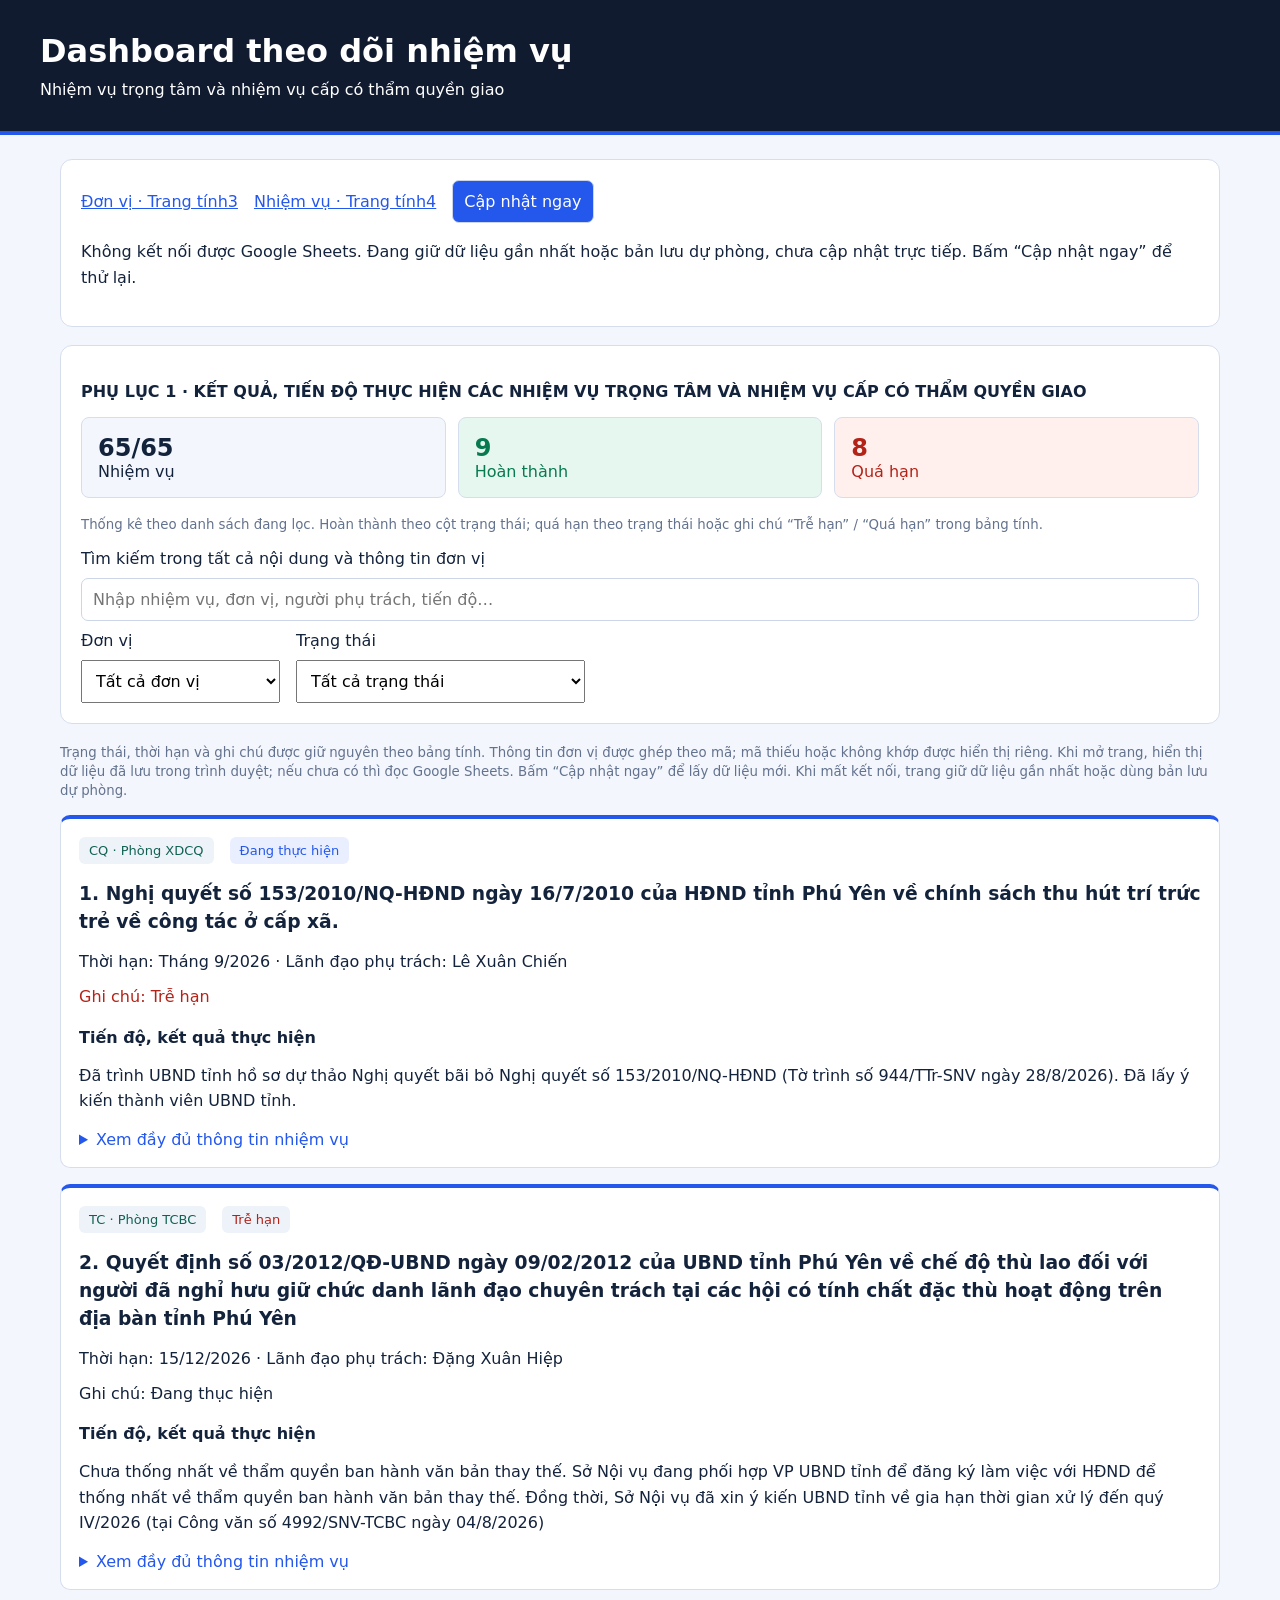
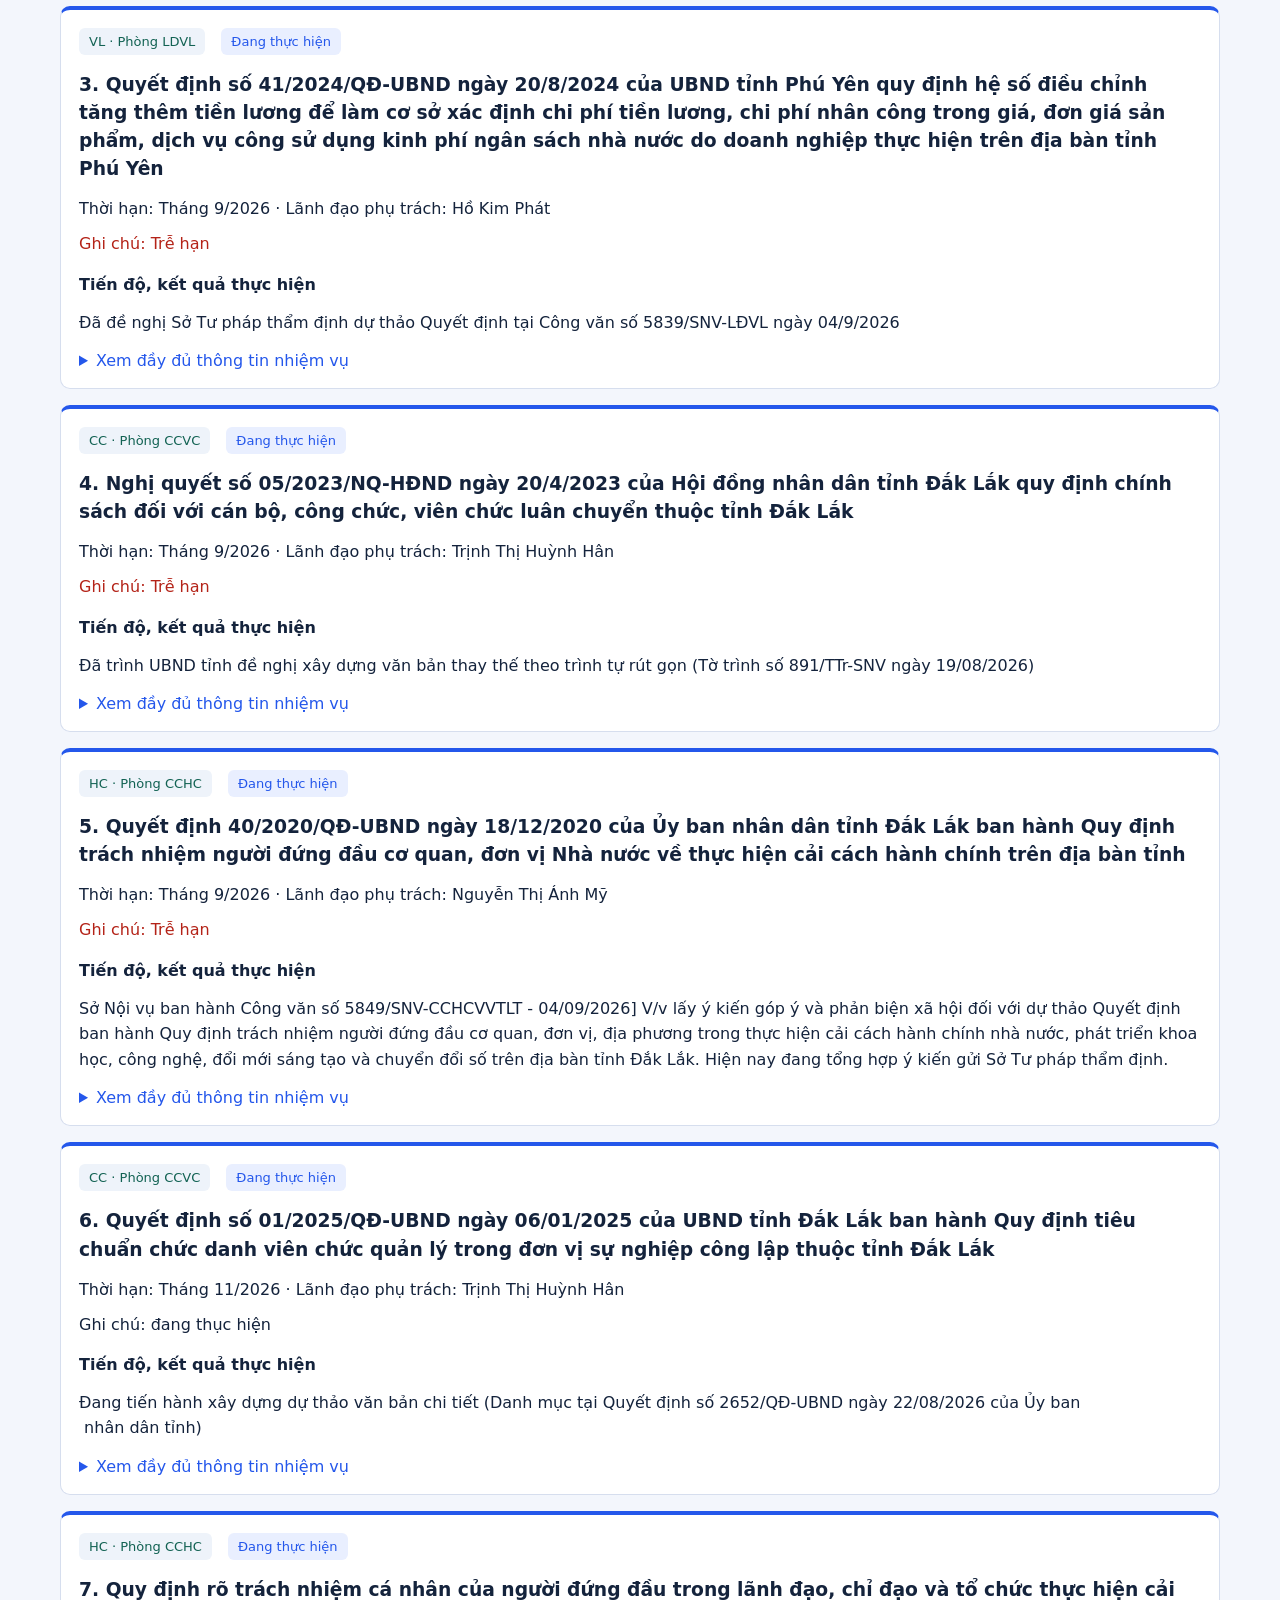
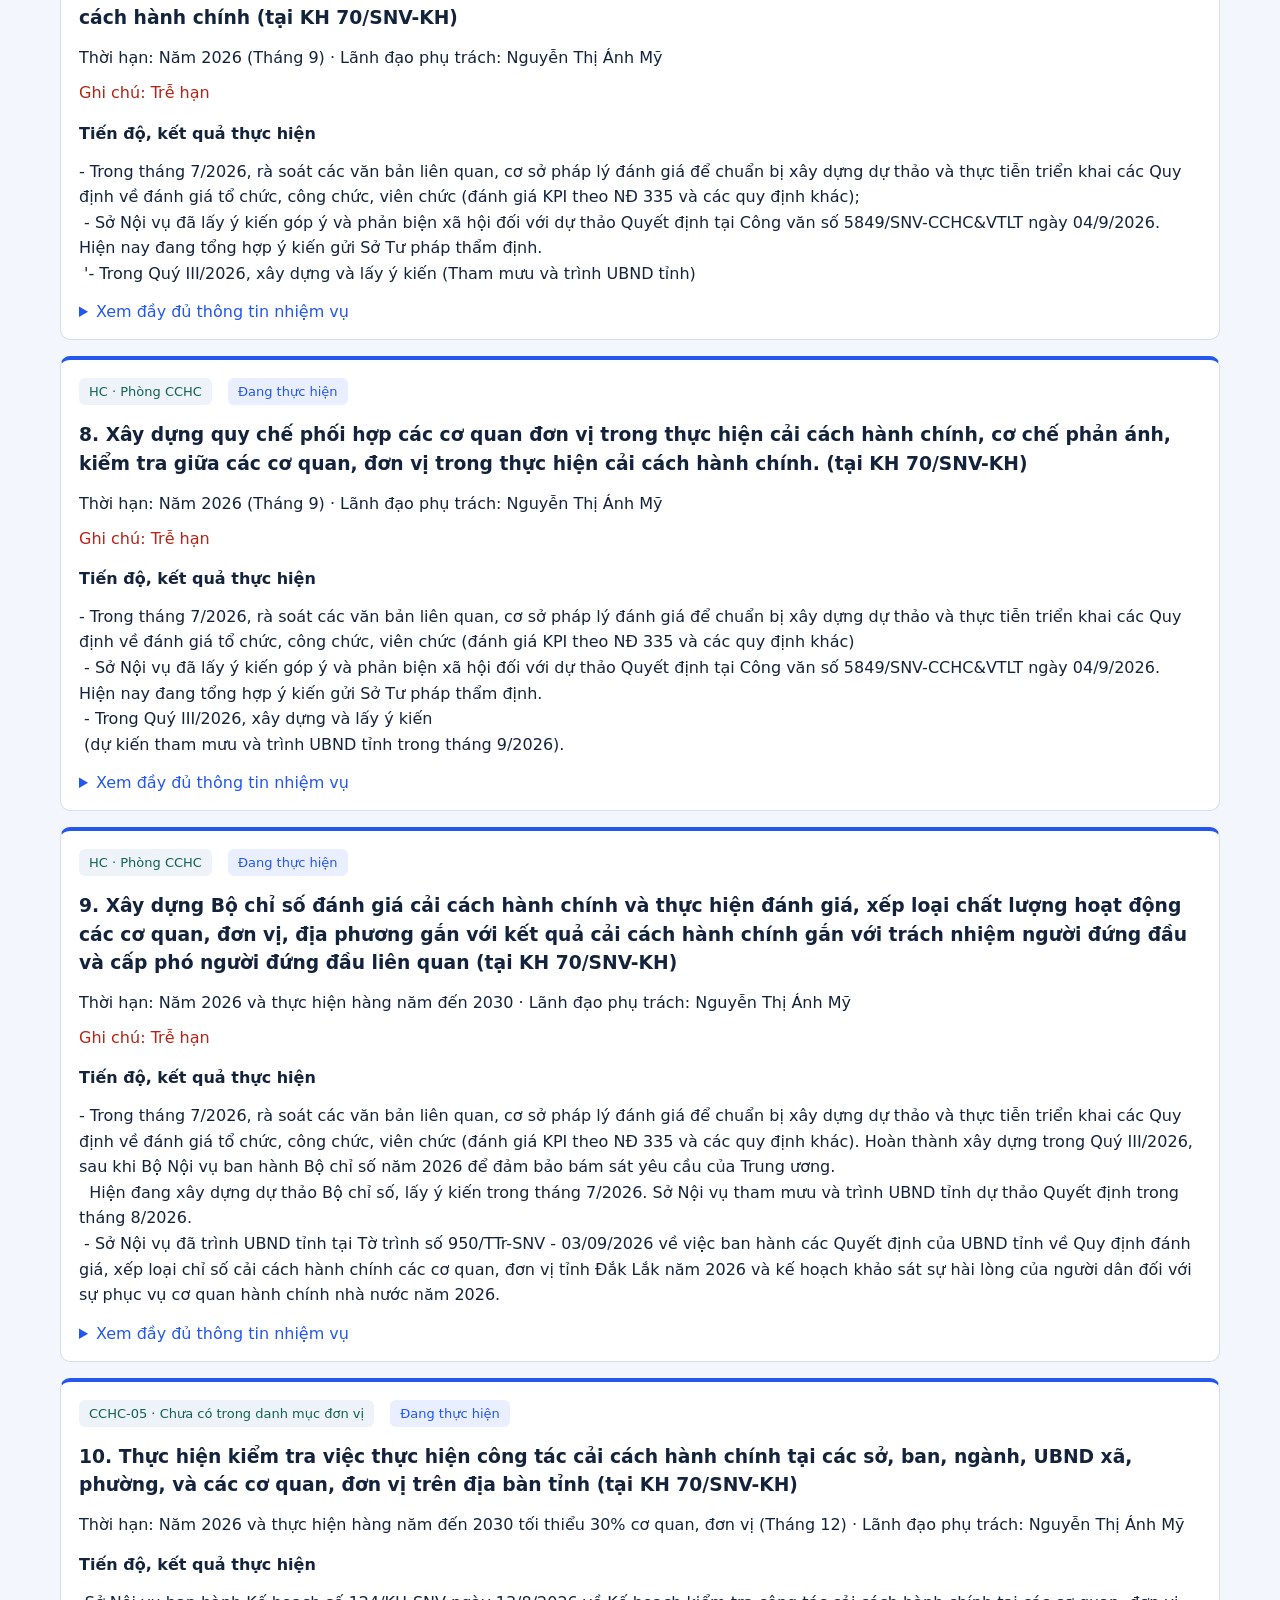
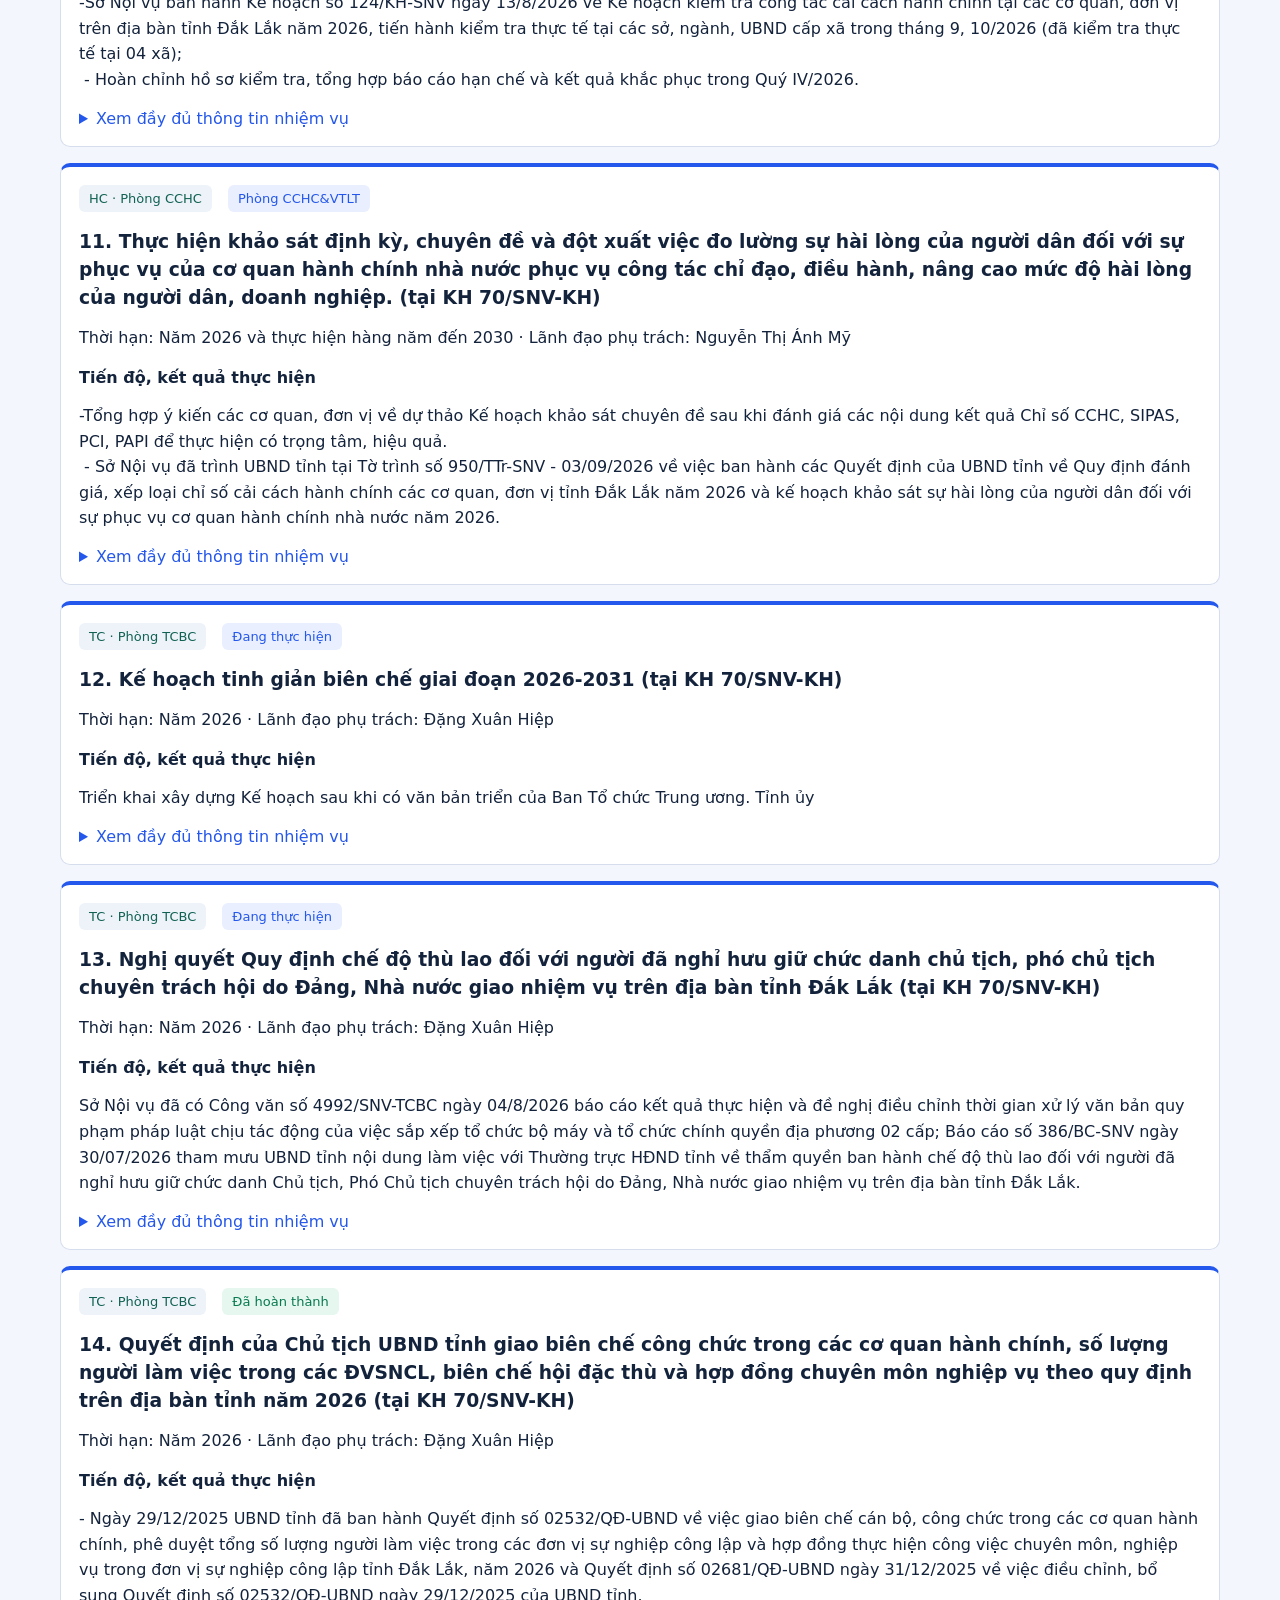
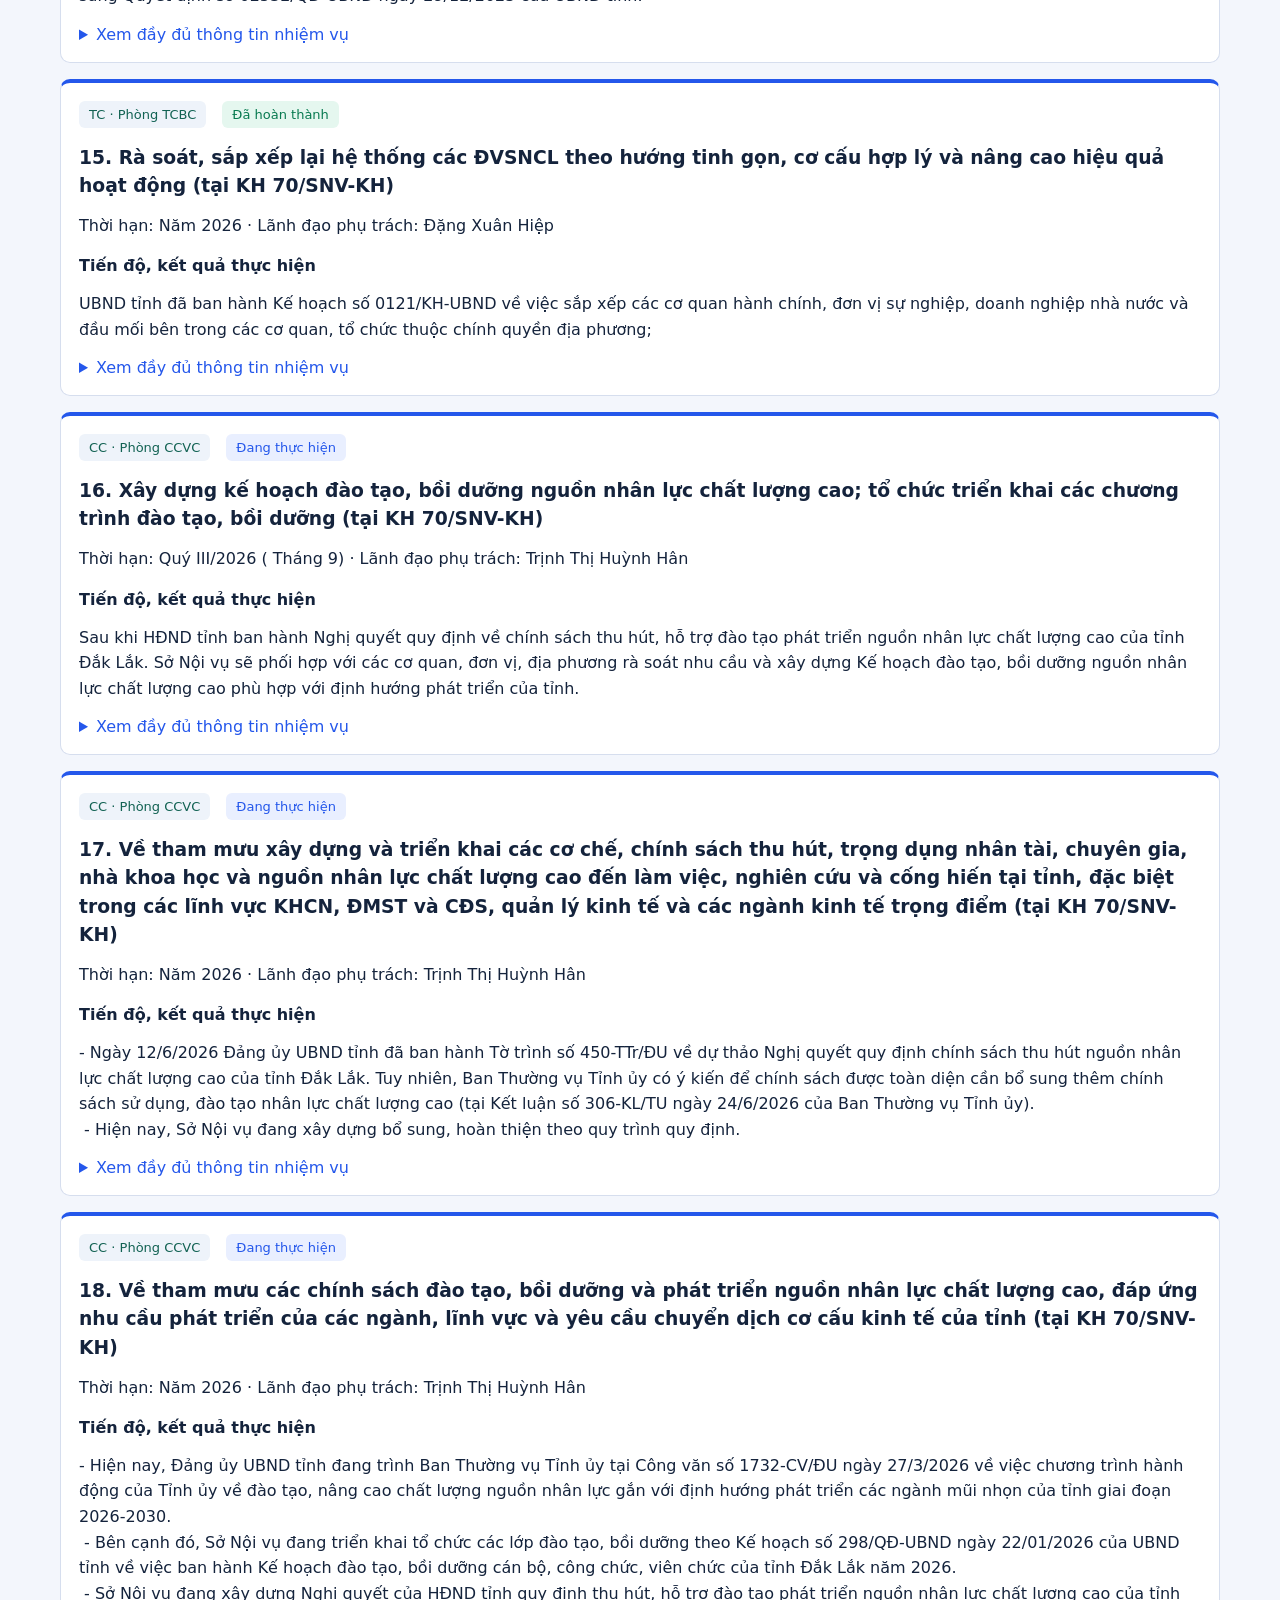
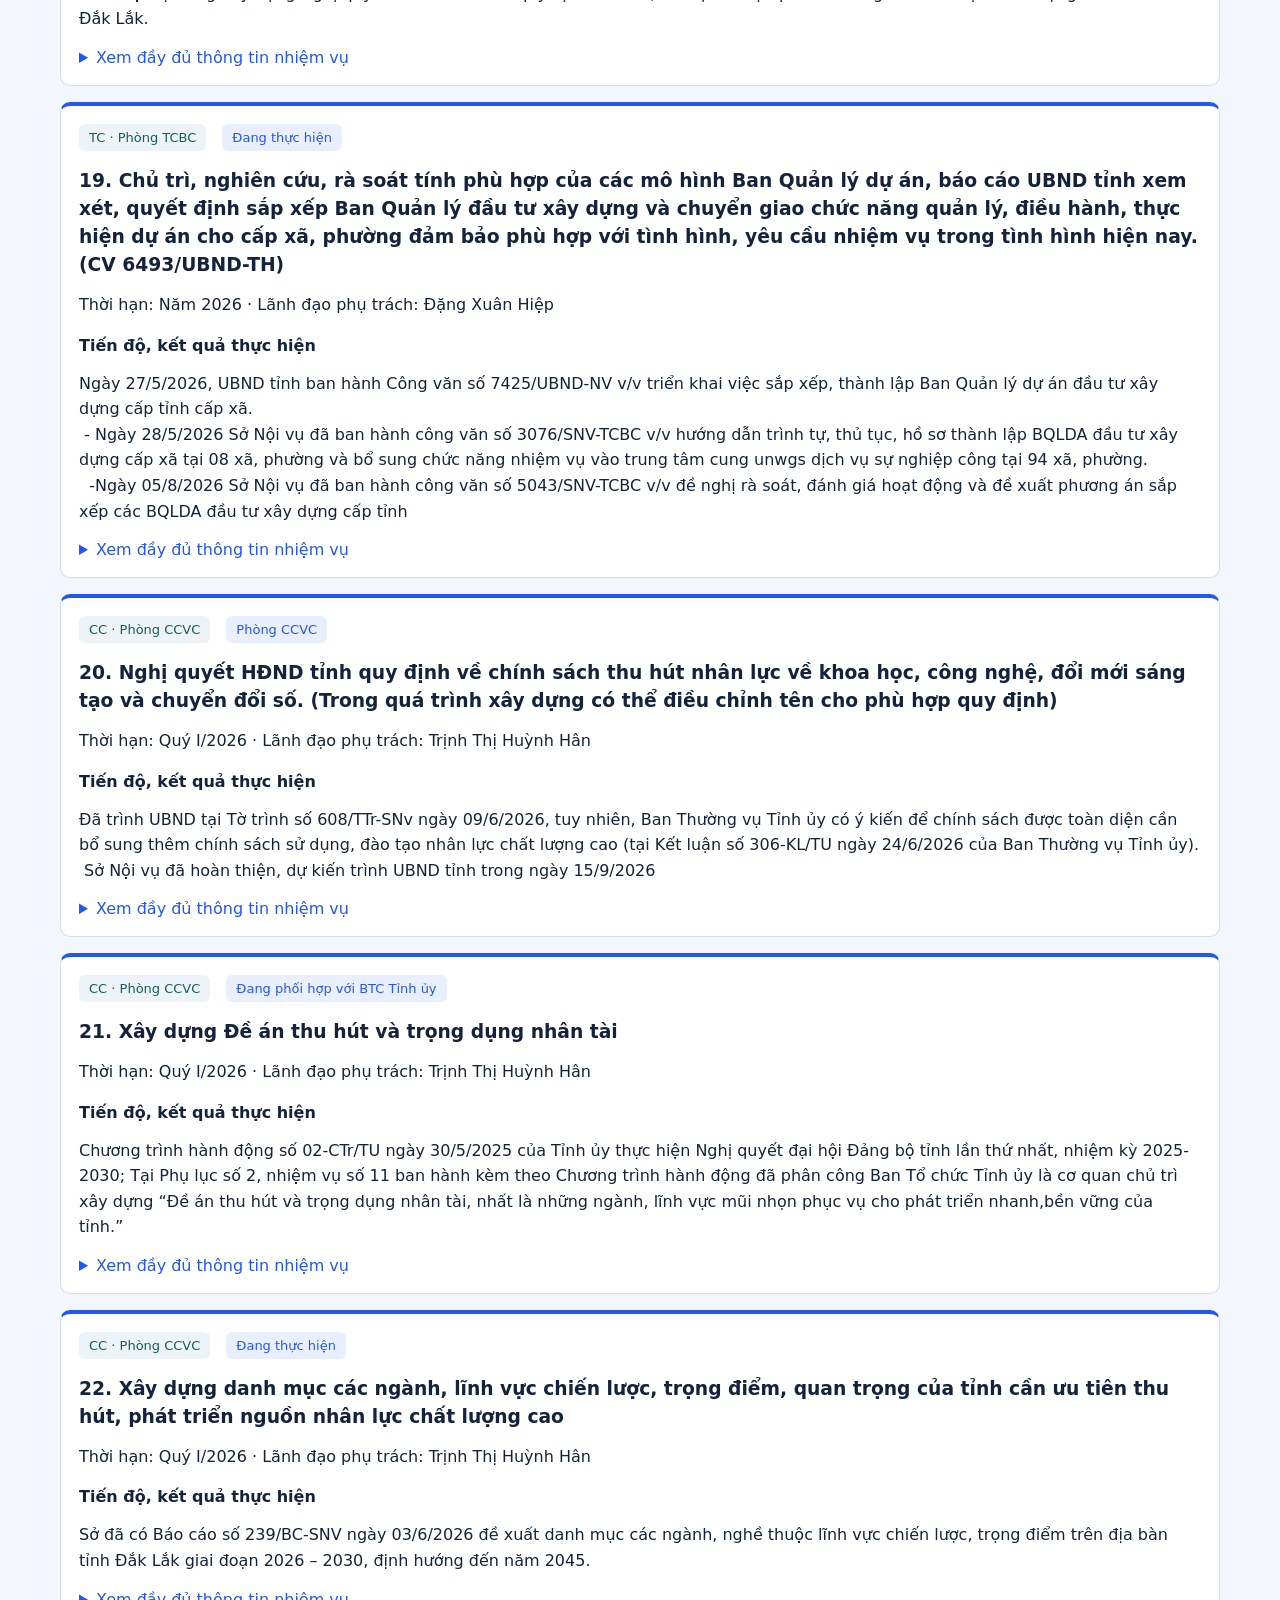
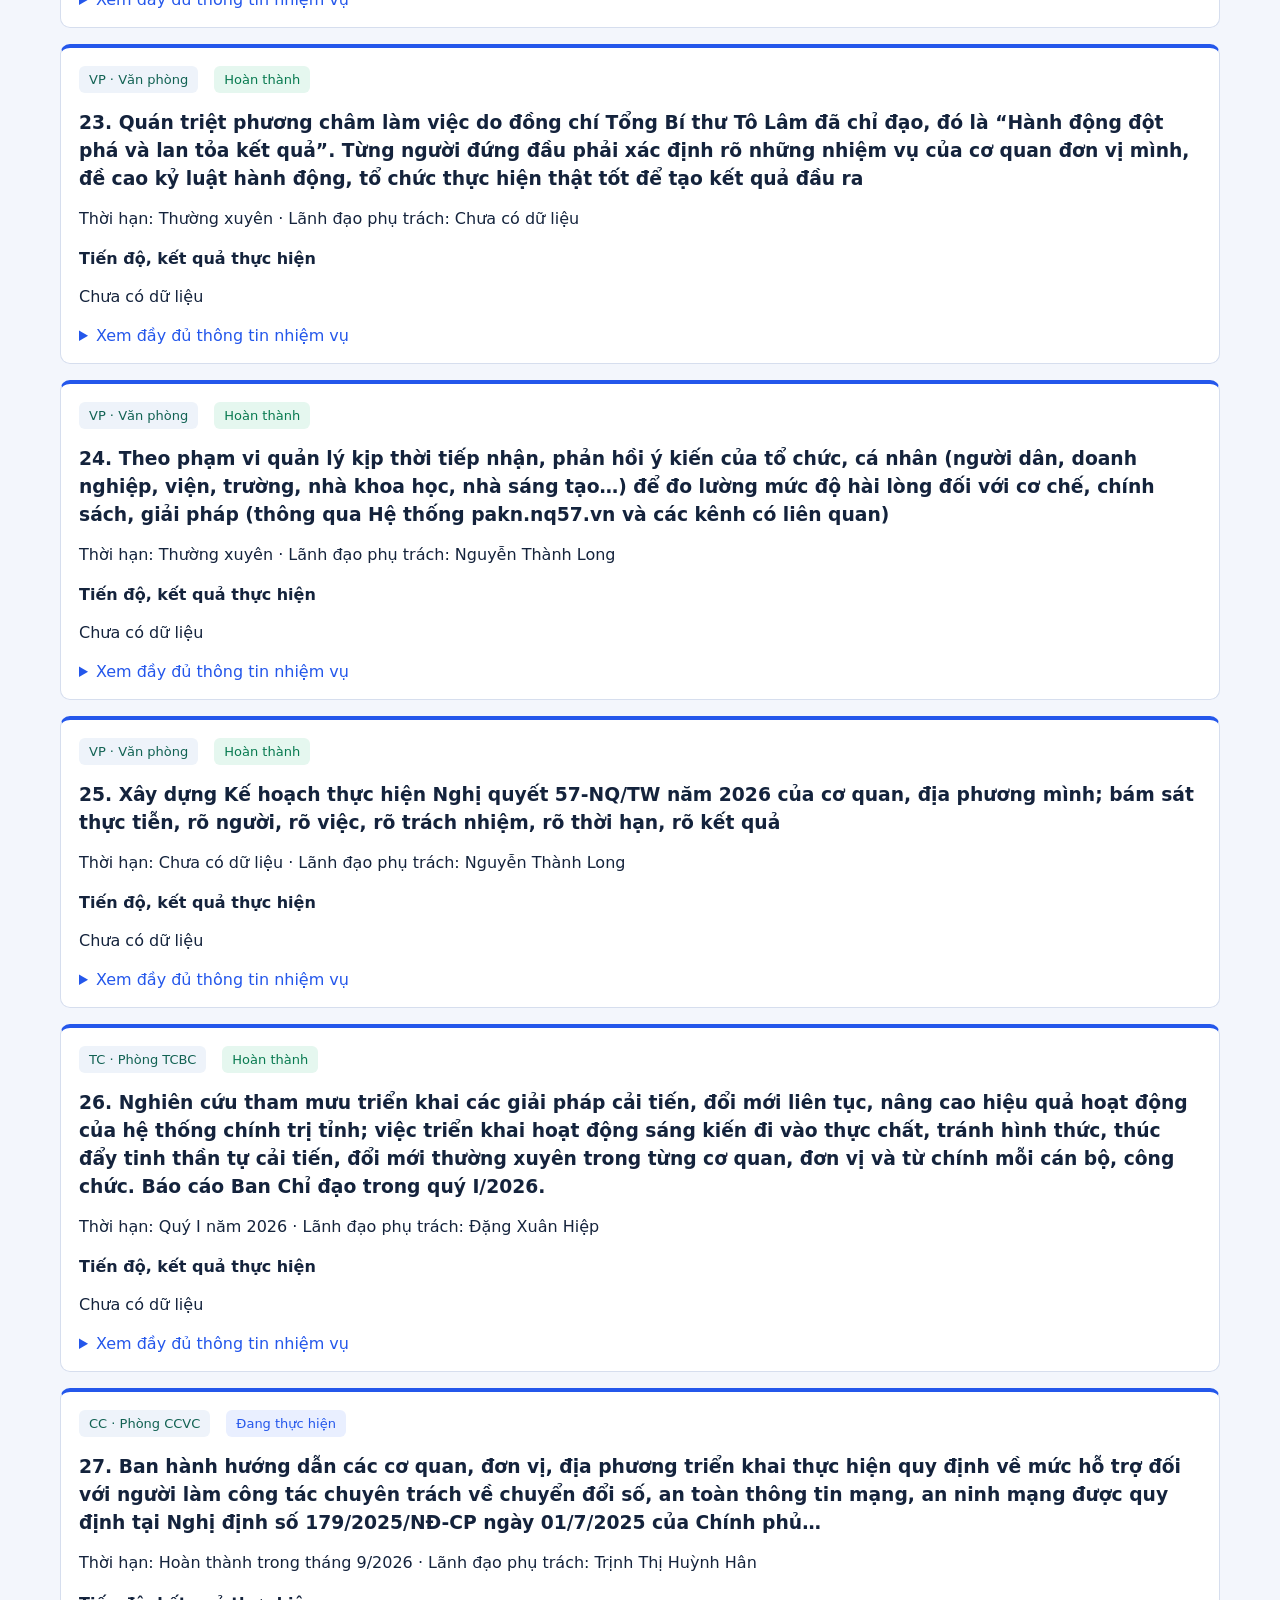
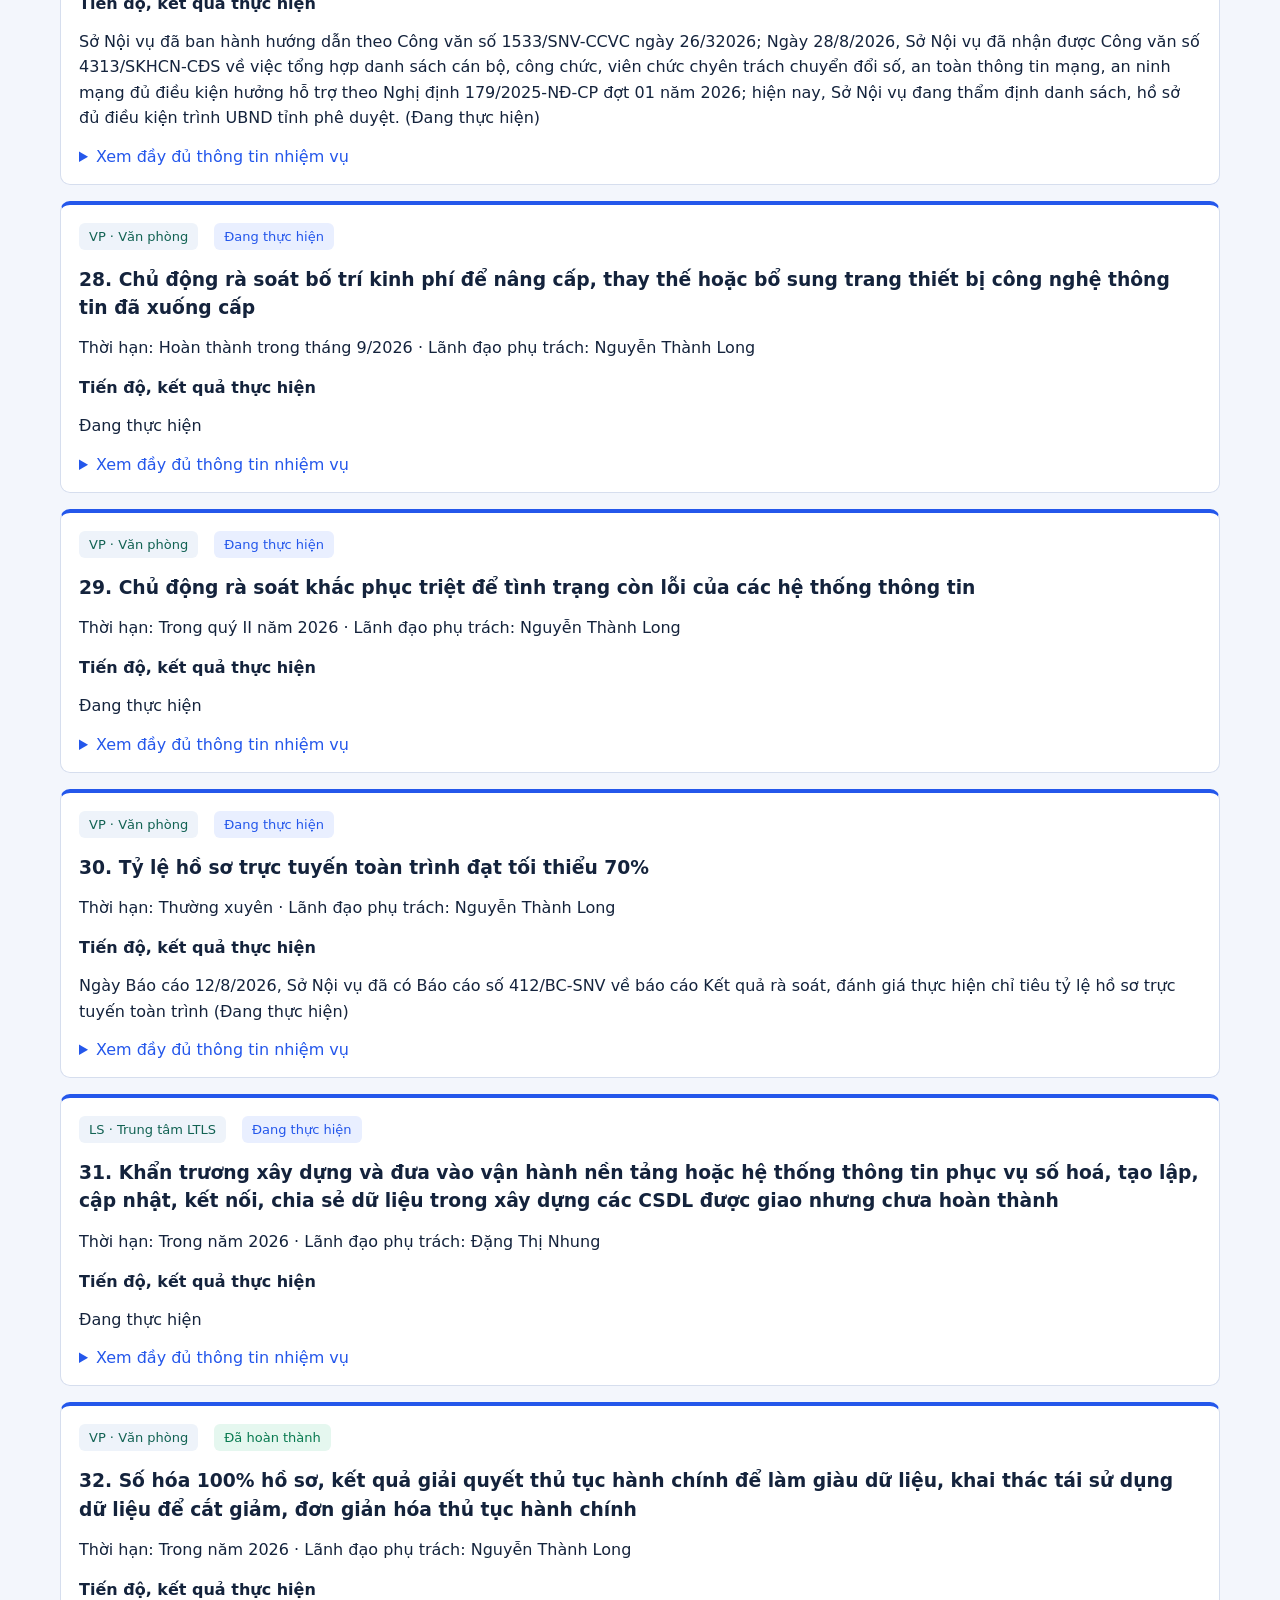
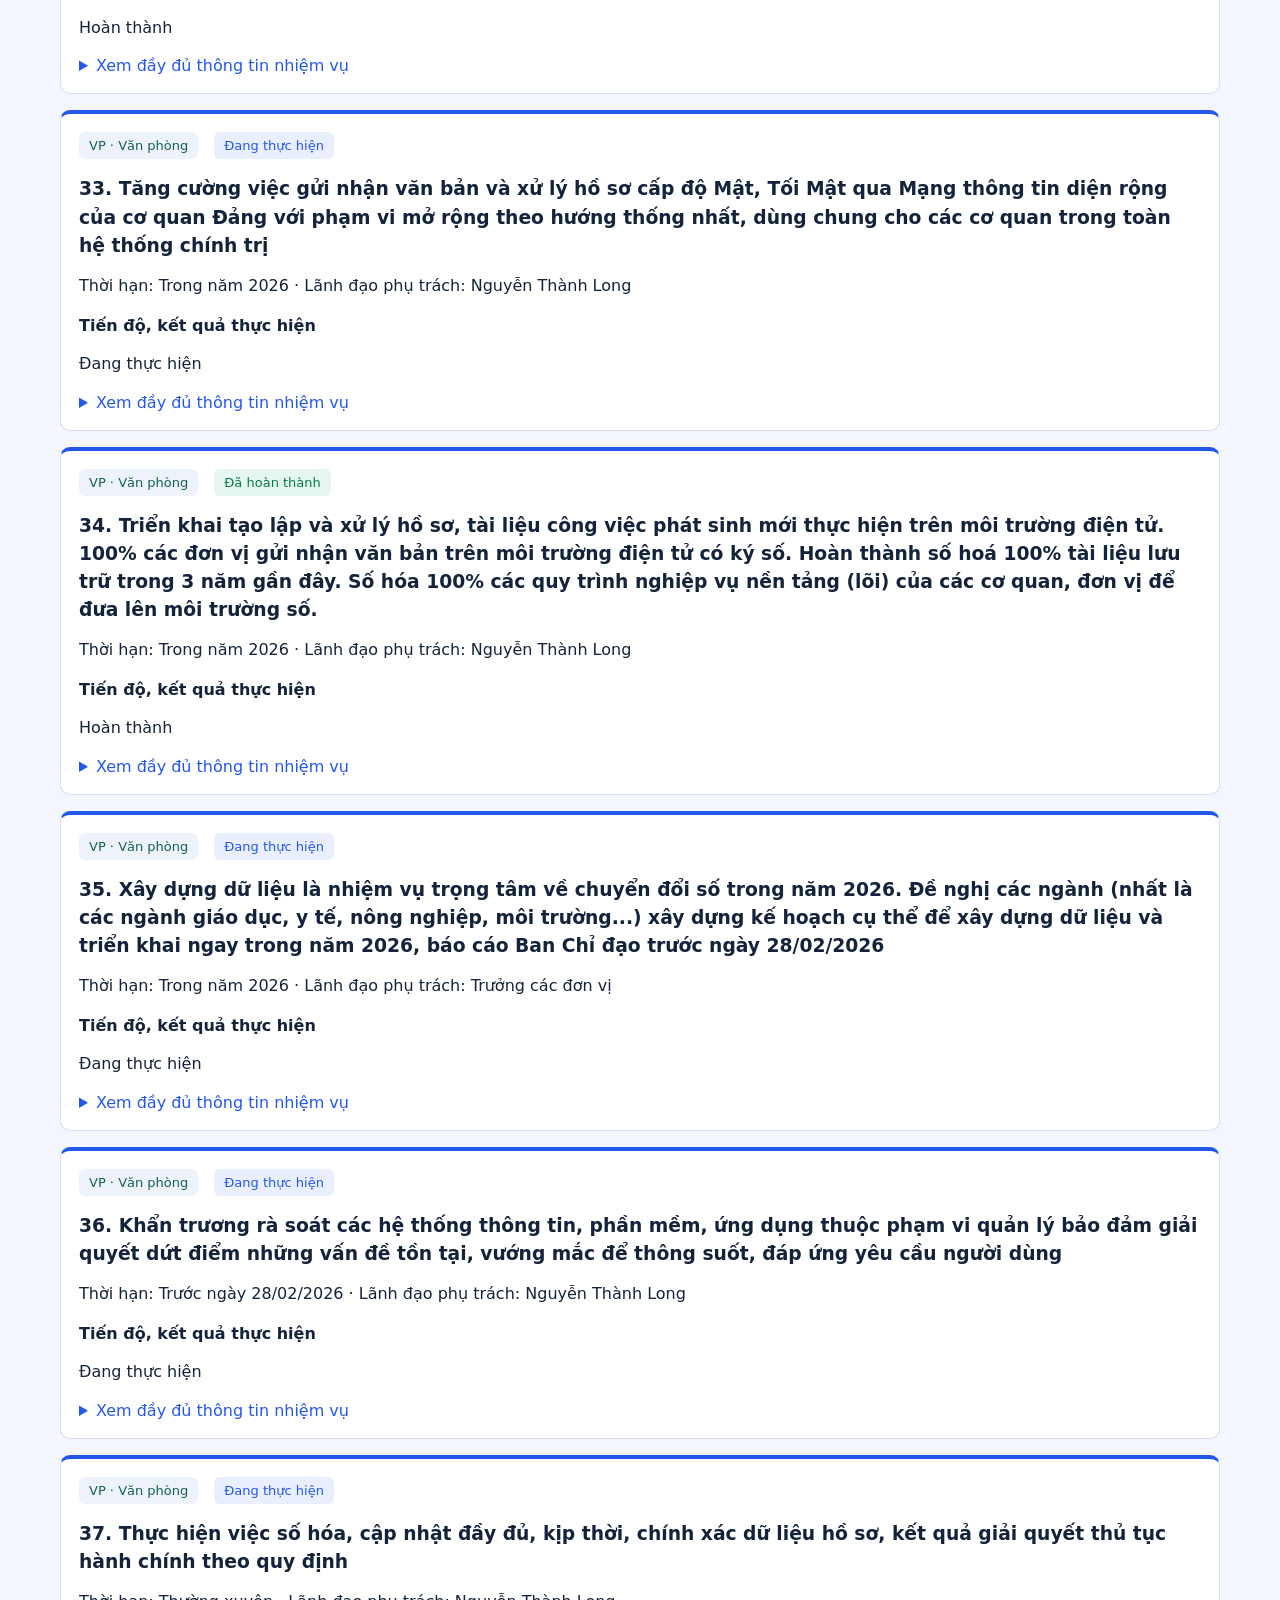
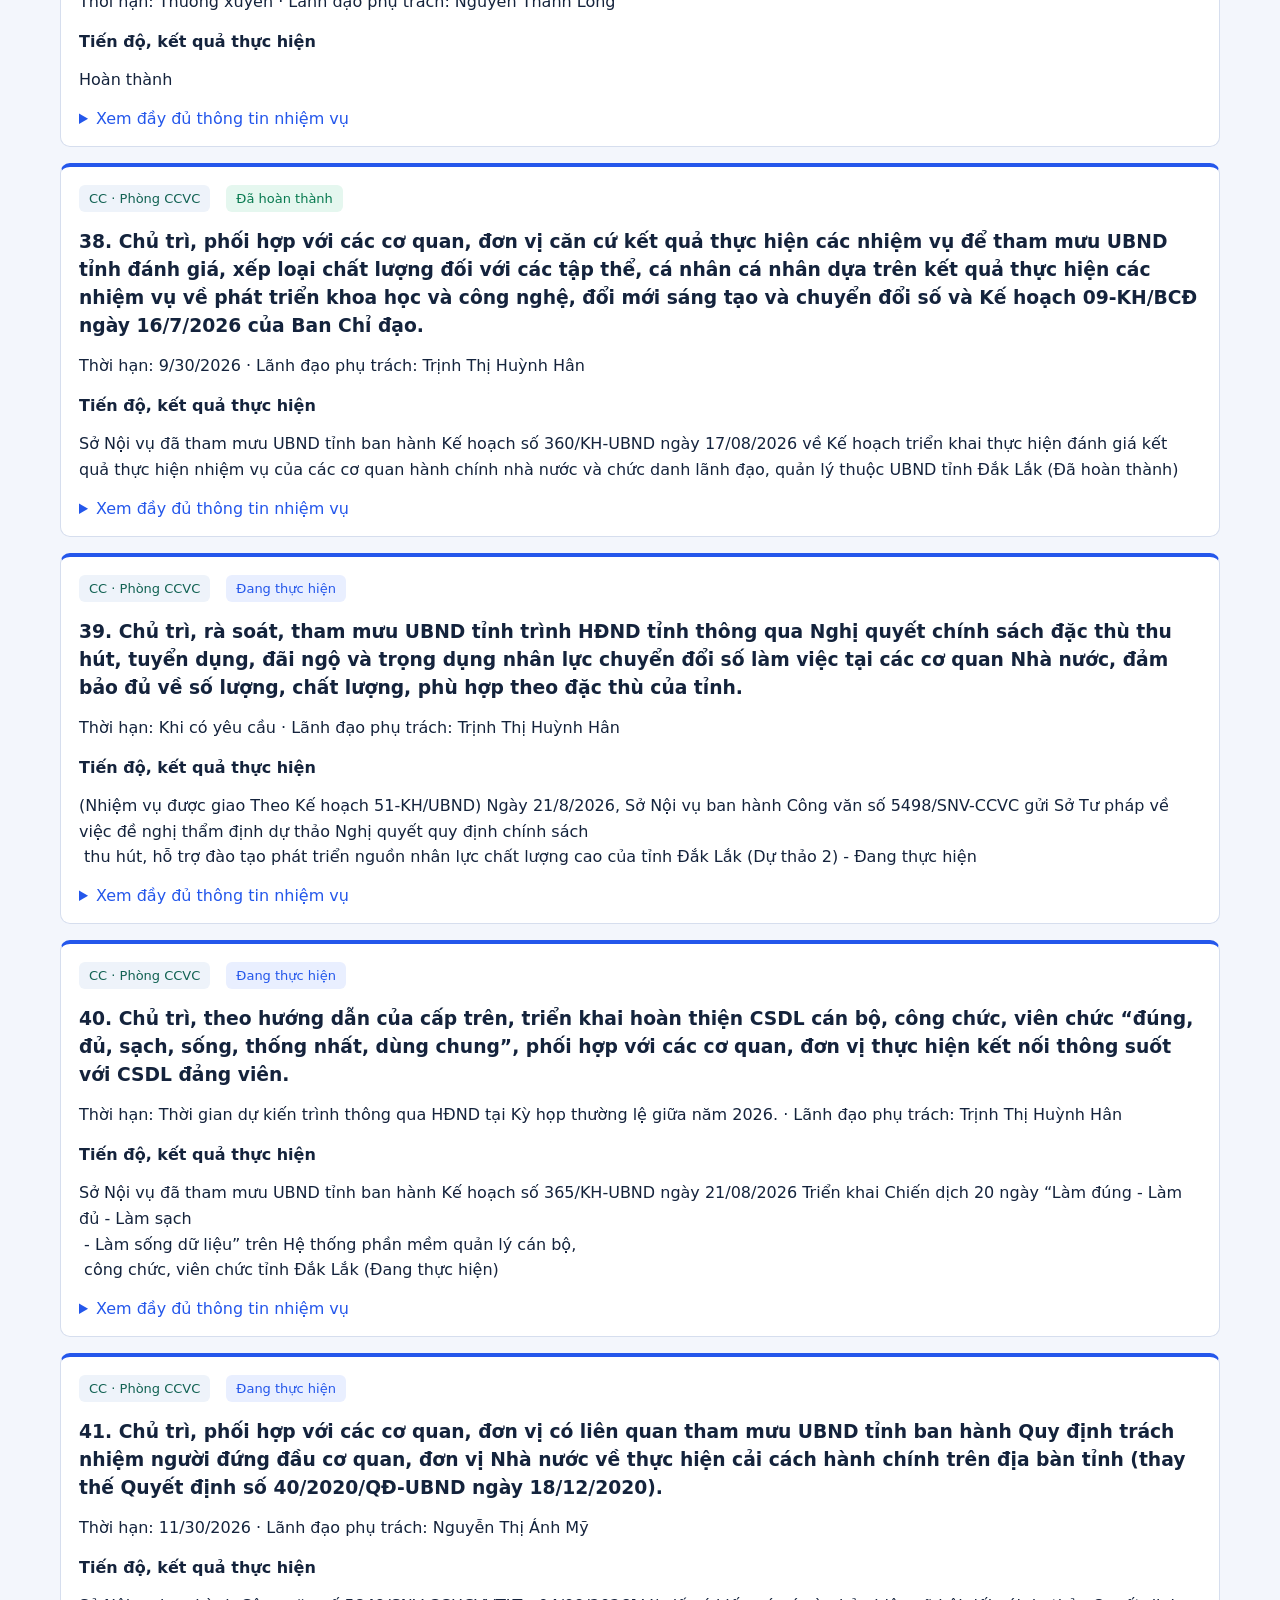
==== index.html @ 97ef092c "Version dashboard script to prevent stale statistics code" ====
<!doctype html>
<html lang="vi">
<meta charset="utf-8">
<meta name="viewport" content="width=device-width,initial-scale=1">
<title>Theo dõi nhiệm vụ</title>
<style>
*{box-sizing:border-box}body{margin:0;background:#f3f6fc;color:#14233c;font:16px system-ui}header{background:#111b30;color:white;padding:32px max(24px,calc((100vw - 1200px)/2));border-bottom:4px solid #2457eb}h1{margin:0 0 10px}main{max-width:1200px;margin:24px auto;padding:0 20px}.panel{background:white;border:1px solid #d6deee;border-radius:12px;padding:20px;margin-bottom:18px}input,button{font:inherit;padding:11px;border:1px solid #ccd6e8;border-radius:7px}input[type=url]{width:100%;margin:10px 0}button{background:#2457eb;color:white;cursor:pointer}button:disabled{opacity:.6}label{display:block;margin:10px 0}.tools{display:flex;flex-wrap:wrap;align-items:center;gap:16px}#status{line-height:1.6}#search{width:100%}.cards{display:grid;grid-template-columns:repeat(auto-fit,minmax(270px,1fr));gap:16px}article{background:white;border:1px solid #d6deee;border-top:4px solid #2457eb;border-radius:10px;padding:18px;overflow-wrap:anywhere}article h3{margin:0 0 15px}dl{margin:0}dt{font-size:13px;color:#63728e;margin-top:12px}dd{margin:3px 0;white-space:pre-wrap}.count{font-size:24px;font-weight:700}small{color:#63728e}
.cards{grid-template-columns:1fr}.badge{color:#126253;font-size:13px}select{font:inherit;padding:10px;max-width:100%}.steps{display:flex;gap:6px;flex-wrap:wrap;margin:14px 0}.steps span{padding:7px 12px;border:1px solid #d6deee;border-radius:5px;color:#63728e}.steps .done{background:#e5f7ef;color:#087a50;border-color:#96ddbd}.steps .active{background:#e9efff;color:#2457eb;border-color:#a8bfff}summary{cursor:pointer;color:#2457eb}#sheet-title{white-space:pre-line;font-weight:600}
.badge{display:inline-block;background:#eef3fa;padding:6px 10px;border-radius:6px}.done{background:#e5f7ef;color:#087a50}.active{background:#e9efff;color:#2457eb}.late{color:#b42318}.progress{white-space:pre-wrap;line-height:1.6}article h3{margin-top:16px;line-height:1.5}h4{margin-bottom:8px}.directory{margin-top:24px}.table-wrap{overflow-x:auto}table{width:100%;border-collapse:collapse;text-align:left}th,td{padding:12px;border-bottom:1px solid #d6deee}a{color:#2457eb}
.statistics{display:flex;flex-wrap:wrap;gap:12px}.statistics>div{flex:1;min-width:140px;padding:16px;background:#f3f6fc;border:1px solid #d6deee;border-radius:8px}.statistics span{display:block}.statistics .stat-completed{background:#e5f7ef;color:#087a50}.statistics .stat-overdue{background:#fff0ed;color:#b42318}
</style>
<header><h1>Dashboard theo dõi nhiệm vụ</h1><div>Nhiệm vụ trọng tâm và nhiệm vụ cấp có thẩm quyền giao</div></header>
<main>
<section class="panel"><div class="tools"><a href="https://docs.google.com/spreadsheets/d/1nxTlfSaB0POG4OY9zL0QmA1qa0ZIr4foaWOIghDy3ks/edit?gid=1315345358#gid=1315345358" target="_blank" rel="noopener">Đơn vị · Trang tính3</a><a href="https://docs.google.com/spreadsheets/d/1nxTlfSaB0POG4OY9zL0QmA1qa0ZIr4foaWOIghDy3ks/edit?gid=1434454130#gid=1434454130" target="_blank" rel="noopener">Nhiệm vụ · Trang tính4</a><button id="load">Cập nhật ngay</button></div><p id="status" role="status">Đang mở dữ liệu…</p></section>
<section class="panel"><p id="sheet-title"></p><div class="statistics" aria-label="Thống kê nhiệm vụ"><div><span class="count" id="count">0</span><span> Nhiệm vụ</span></div><div class="stat-completed"><span class="count" id="completed-count">—</span><span> Hoàn thành</span></div><div class="stat-overdue"><span class="count" id="overdue-count">—</span><span> Quá hạn</span></div></div><p><small>Thống kê theo danh sách đang lọc. Hoàn thành theo cột trạng thái; quá hạn theo trạng thái hoặc ghi chú “Trễ hạn” / “Quá hạn” trong bảng tính.</small></p> <label for="search">Tìm kiếm trong tất cả nội dung và thông tin đơn vị</label><input id="search" type="search" placeholder="Nhập nhiệm vụ, đơn vị, người phụ trách, tiến độ…"><div class="tools"><div><label for="group">Đơn vị</label><select id="group"><option value="">Tất cả đơn vị</option></select></div><div><label for="state">Trạng thái</label><select id="state"><option value="">Tất cả trạng thái</option></select></div></div></section>
<p><small>Trạng thái, thời hạn và ghi chú được giữ nguyên theo bảng tính. Thông tin đơn vị được ghép theo mã; mã thiếu hoặc không khớp được hiển thị riêng. Khi mở trang, hiển thị dữ liệu đã lưu trong trình duyệt; nếu chưa có thì đọc Google Sheets. Bấm “Cập nhật ngay” để lấy dữ liệu mới. Khi mất kết nối, trang giữ dữ liệu gần nhất hoặc dùng bản lưu dự phòng.</small></p><p id="empty" hidden>Không có nhiệm vụ phù hợp.</p><section class="cards" id="cards" aria-label="Danh sách nhiệm vụ"></section>
<section class="panel directory"><h2>Danh mục đơn vị (<span id="unit-count">0</span>)</h2><div class="table-wrap"><table><thead><tr><th>Mã đơn vị</th><th>Tên đơn vị</th><th>Người phụ trách</th><th>Gmail</th><th>SĐT</th></tr></thead><tbody id="units"></tbody></table></div></section>
</main>
<script src="app.js?v=73afc5b64782"></script>
</html>
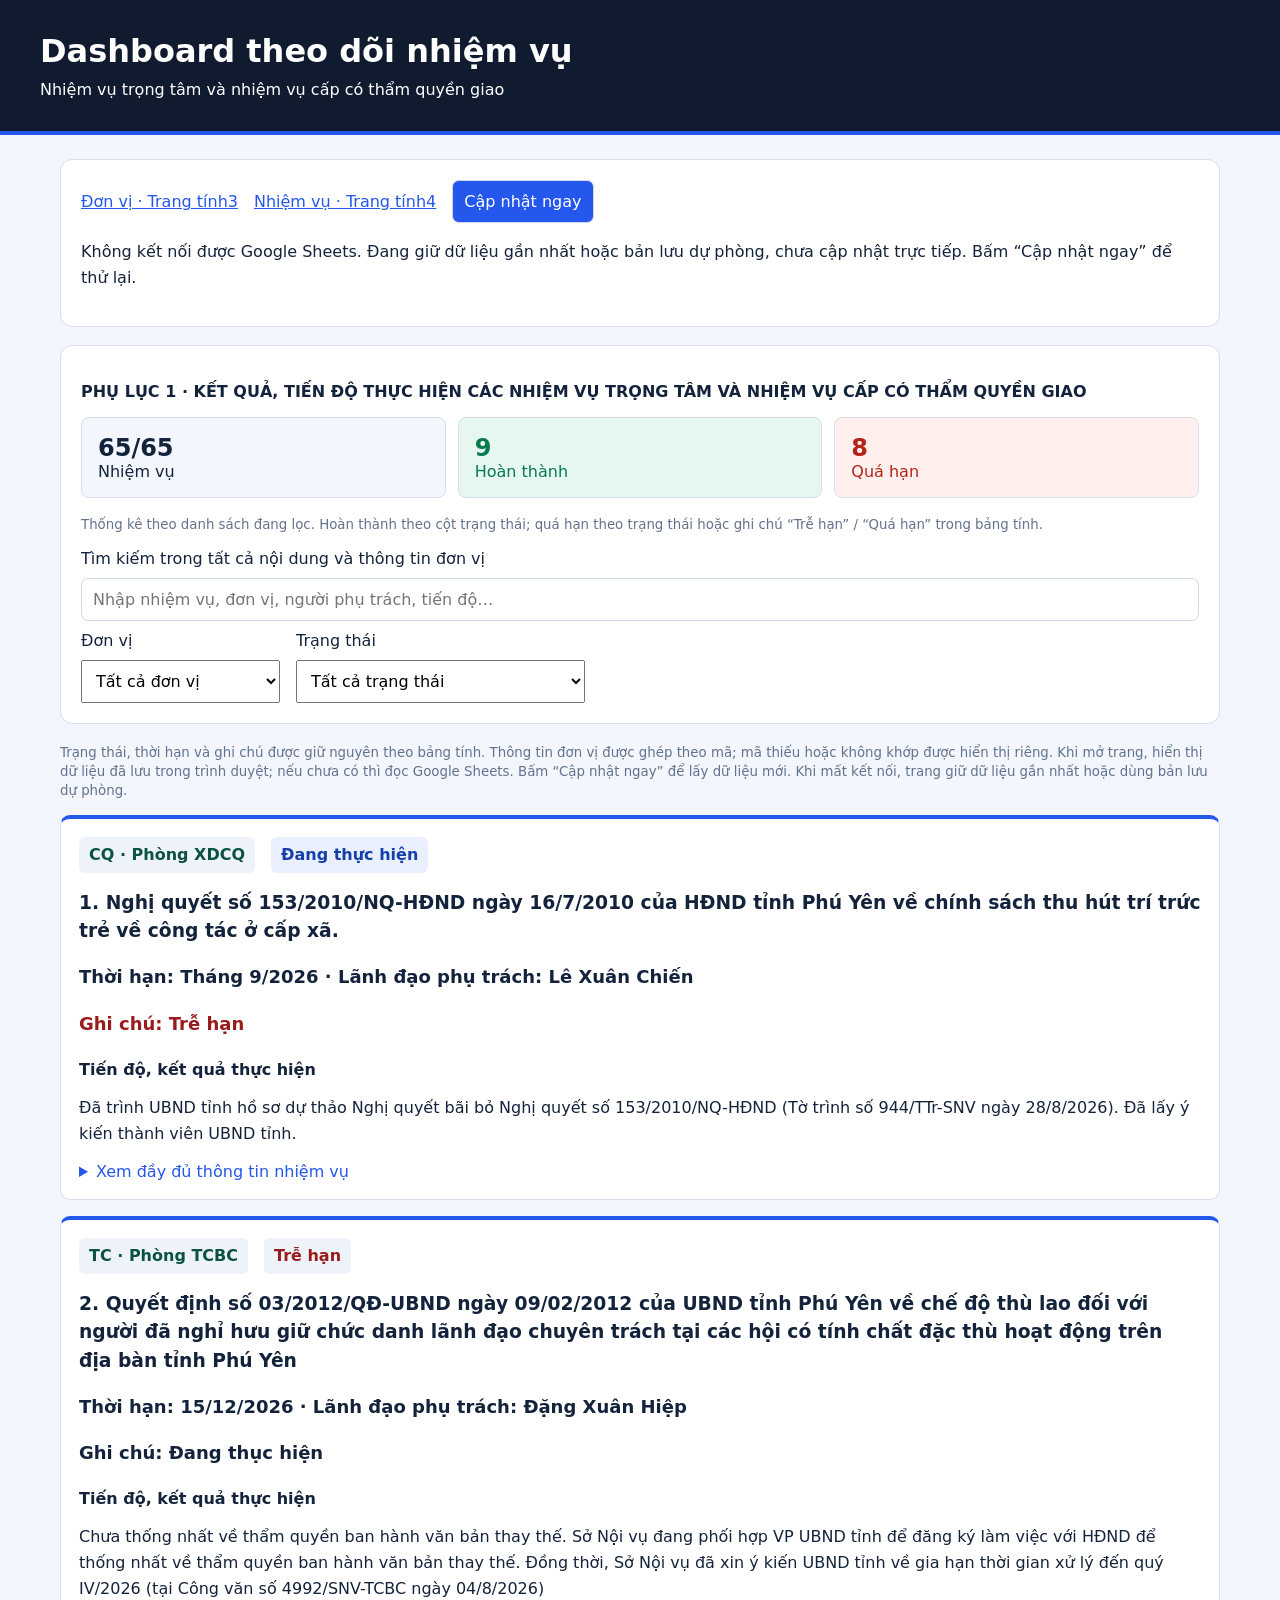
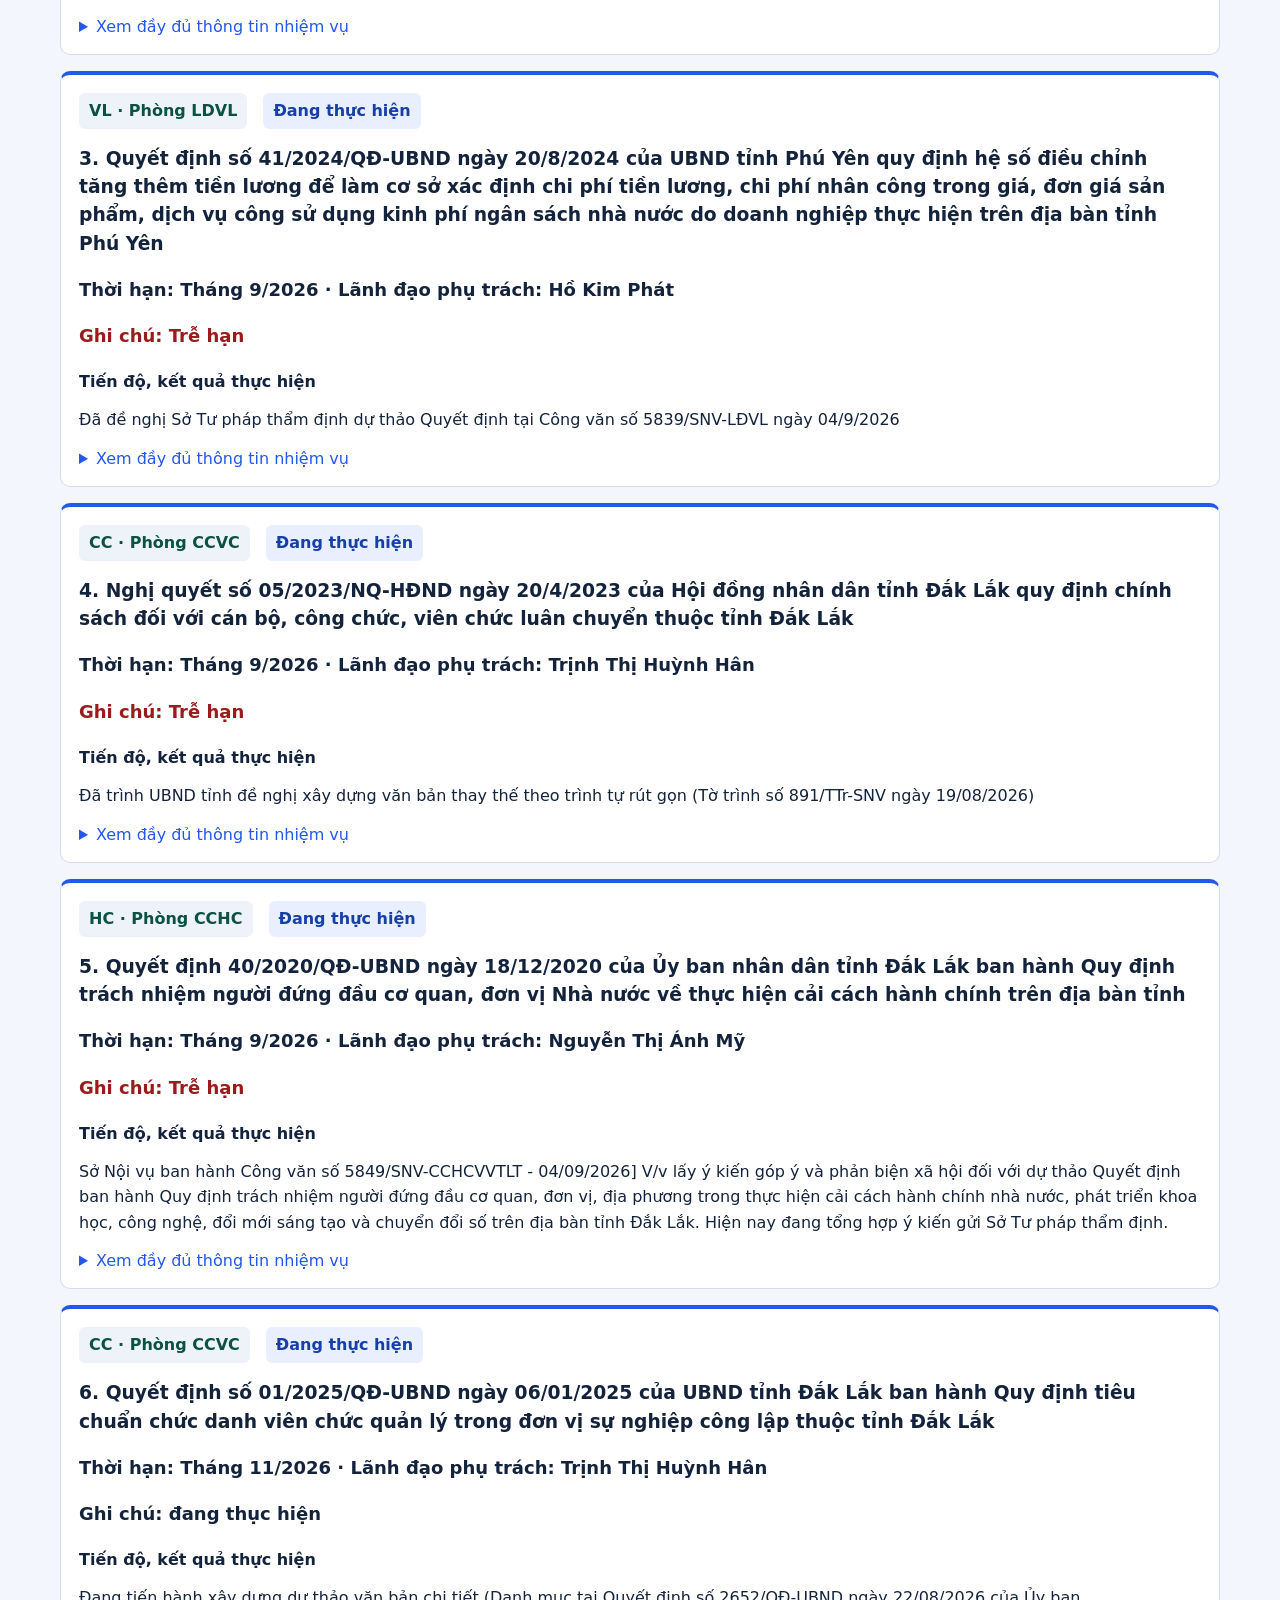
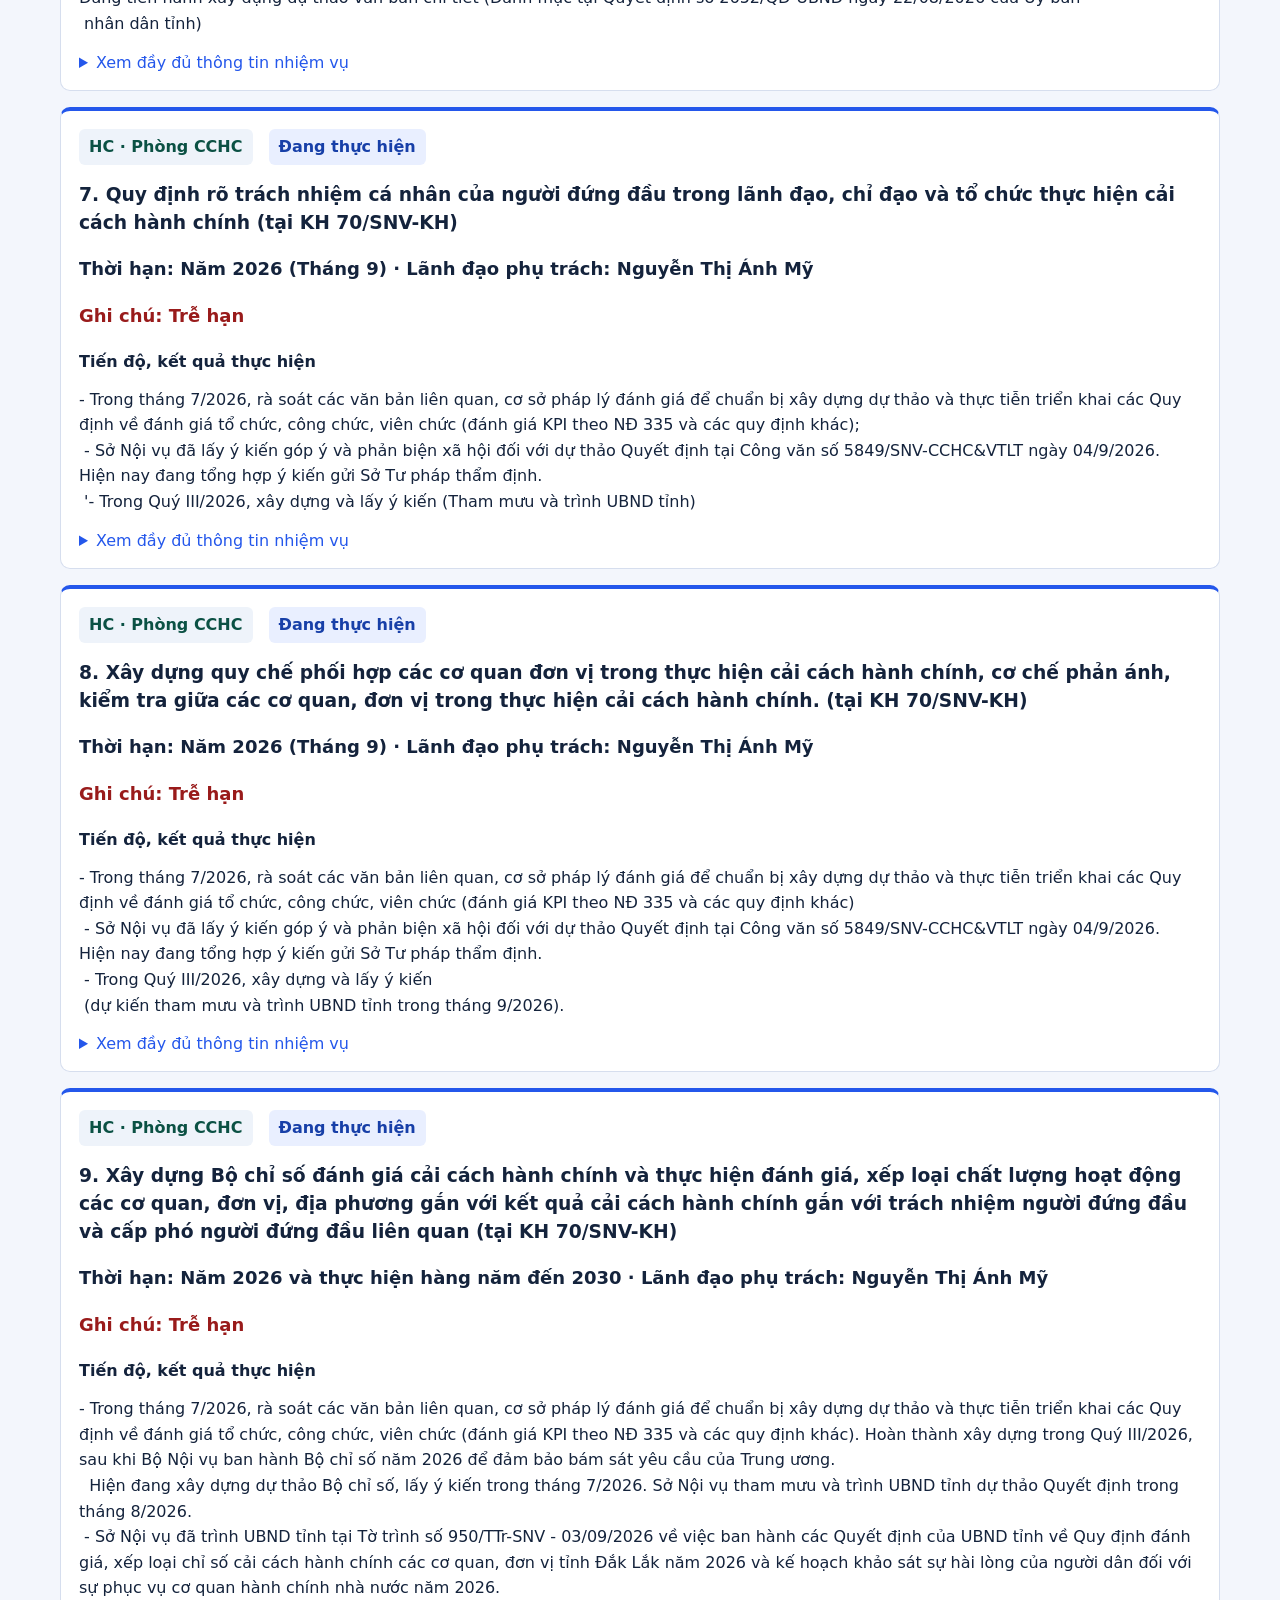
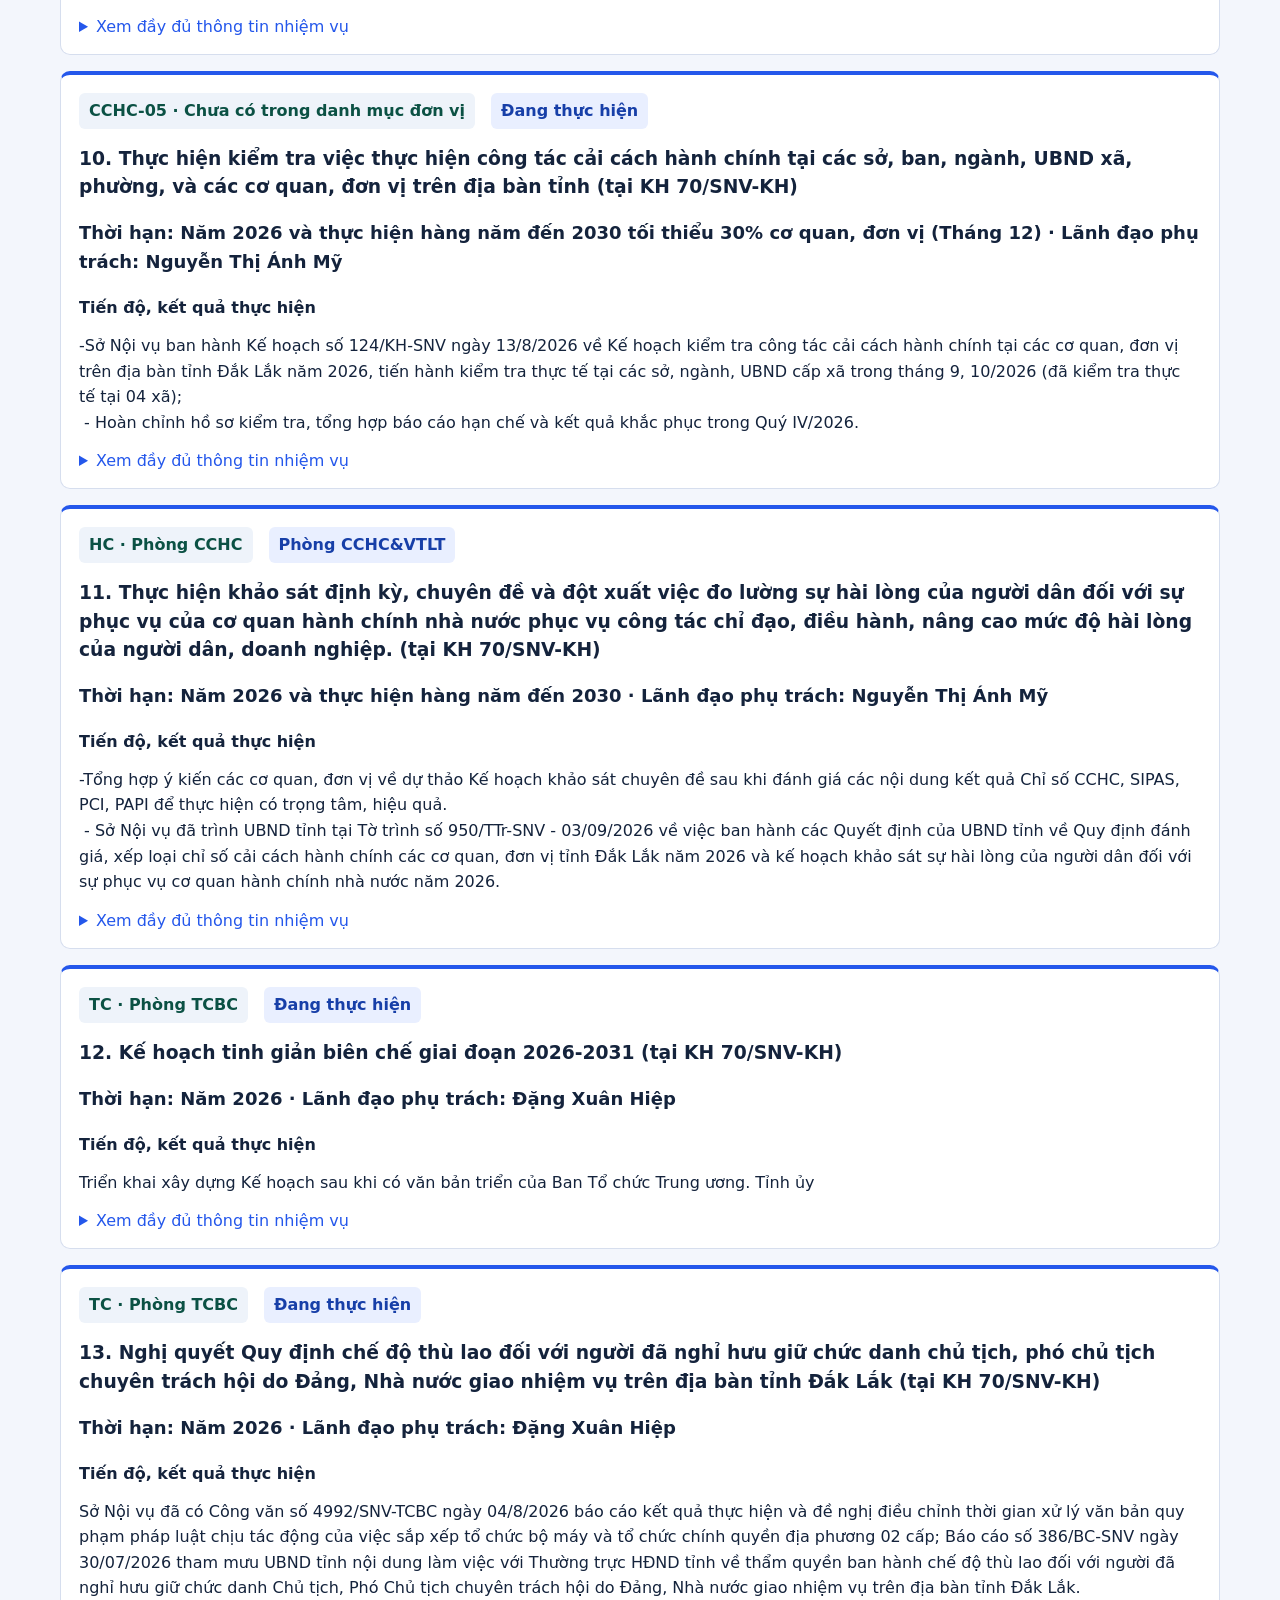
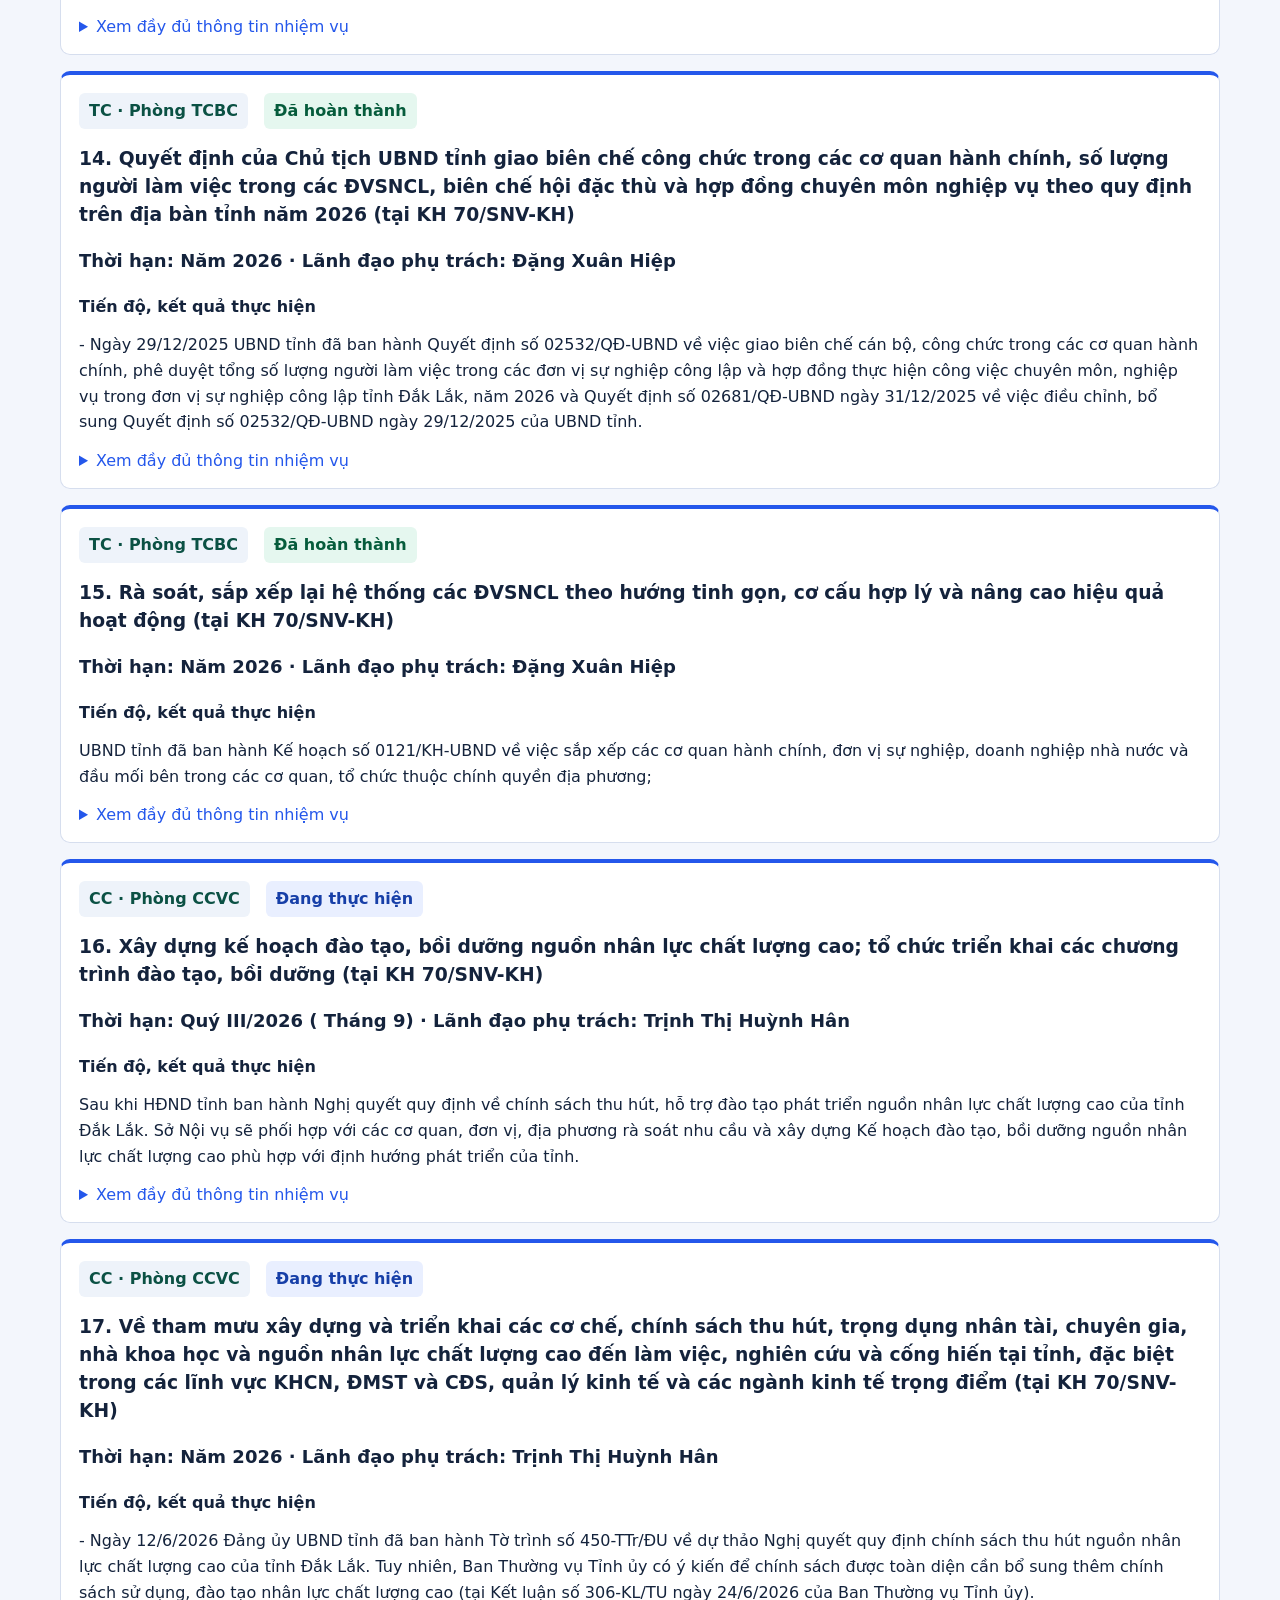
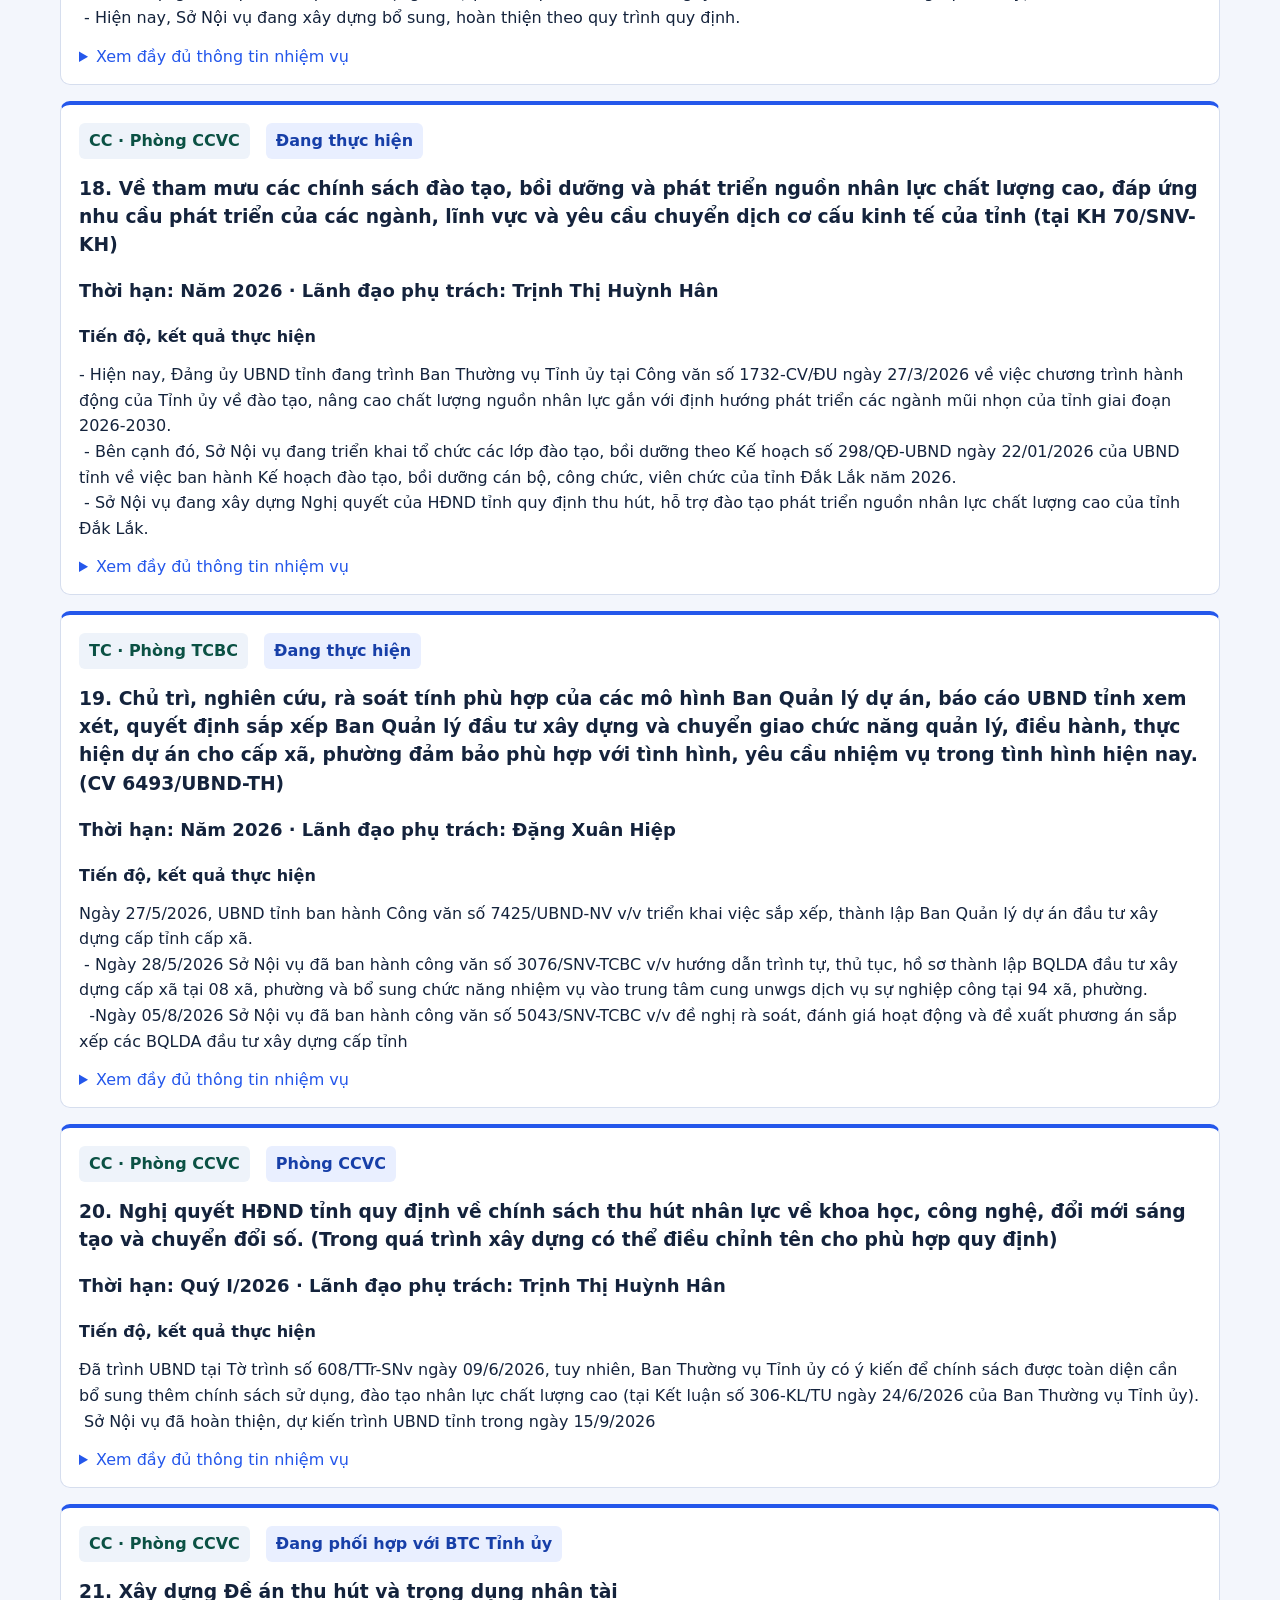
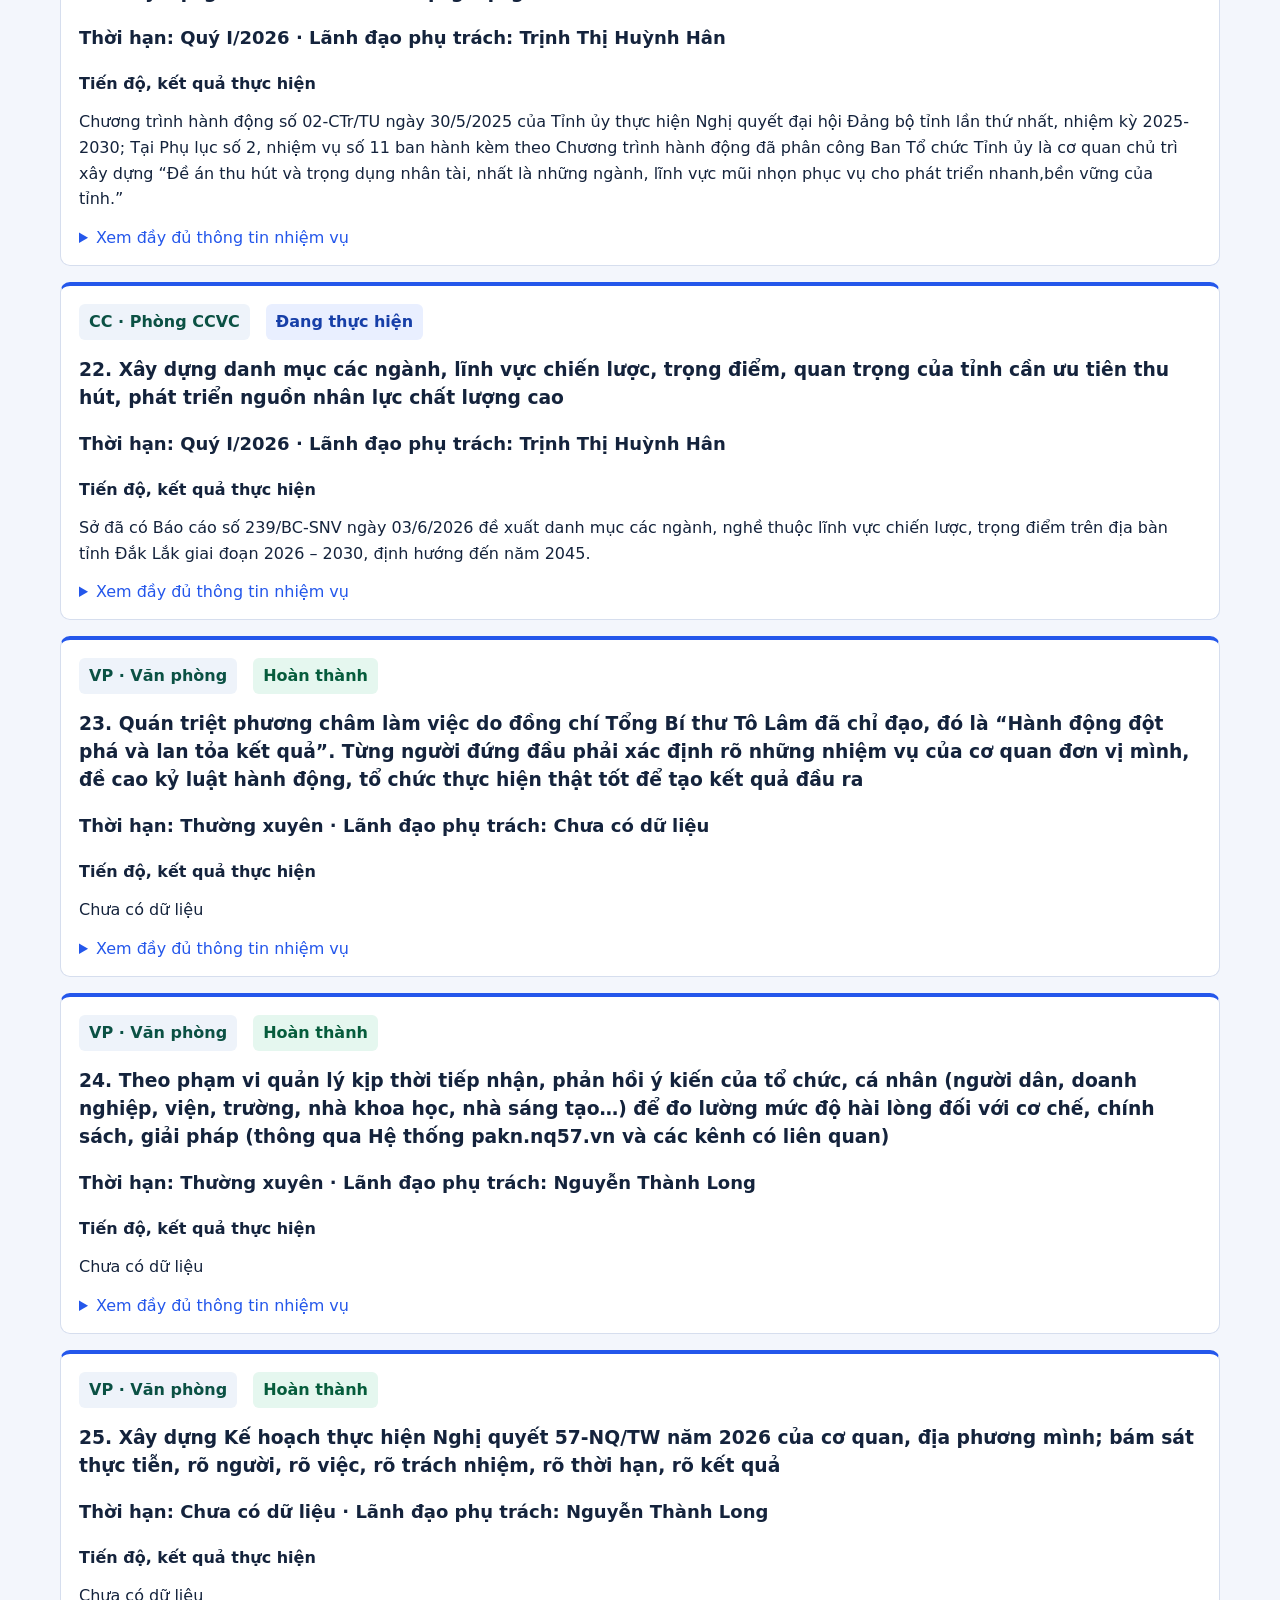
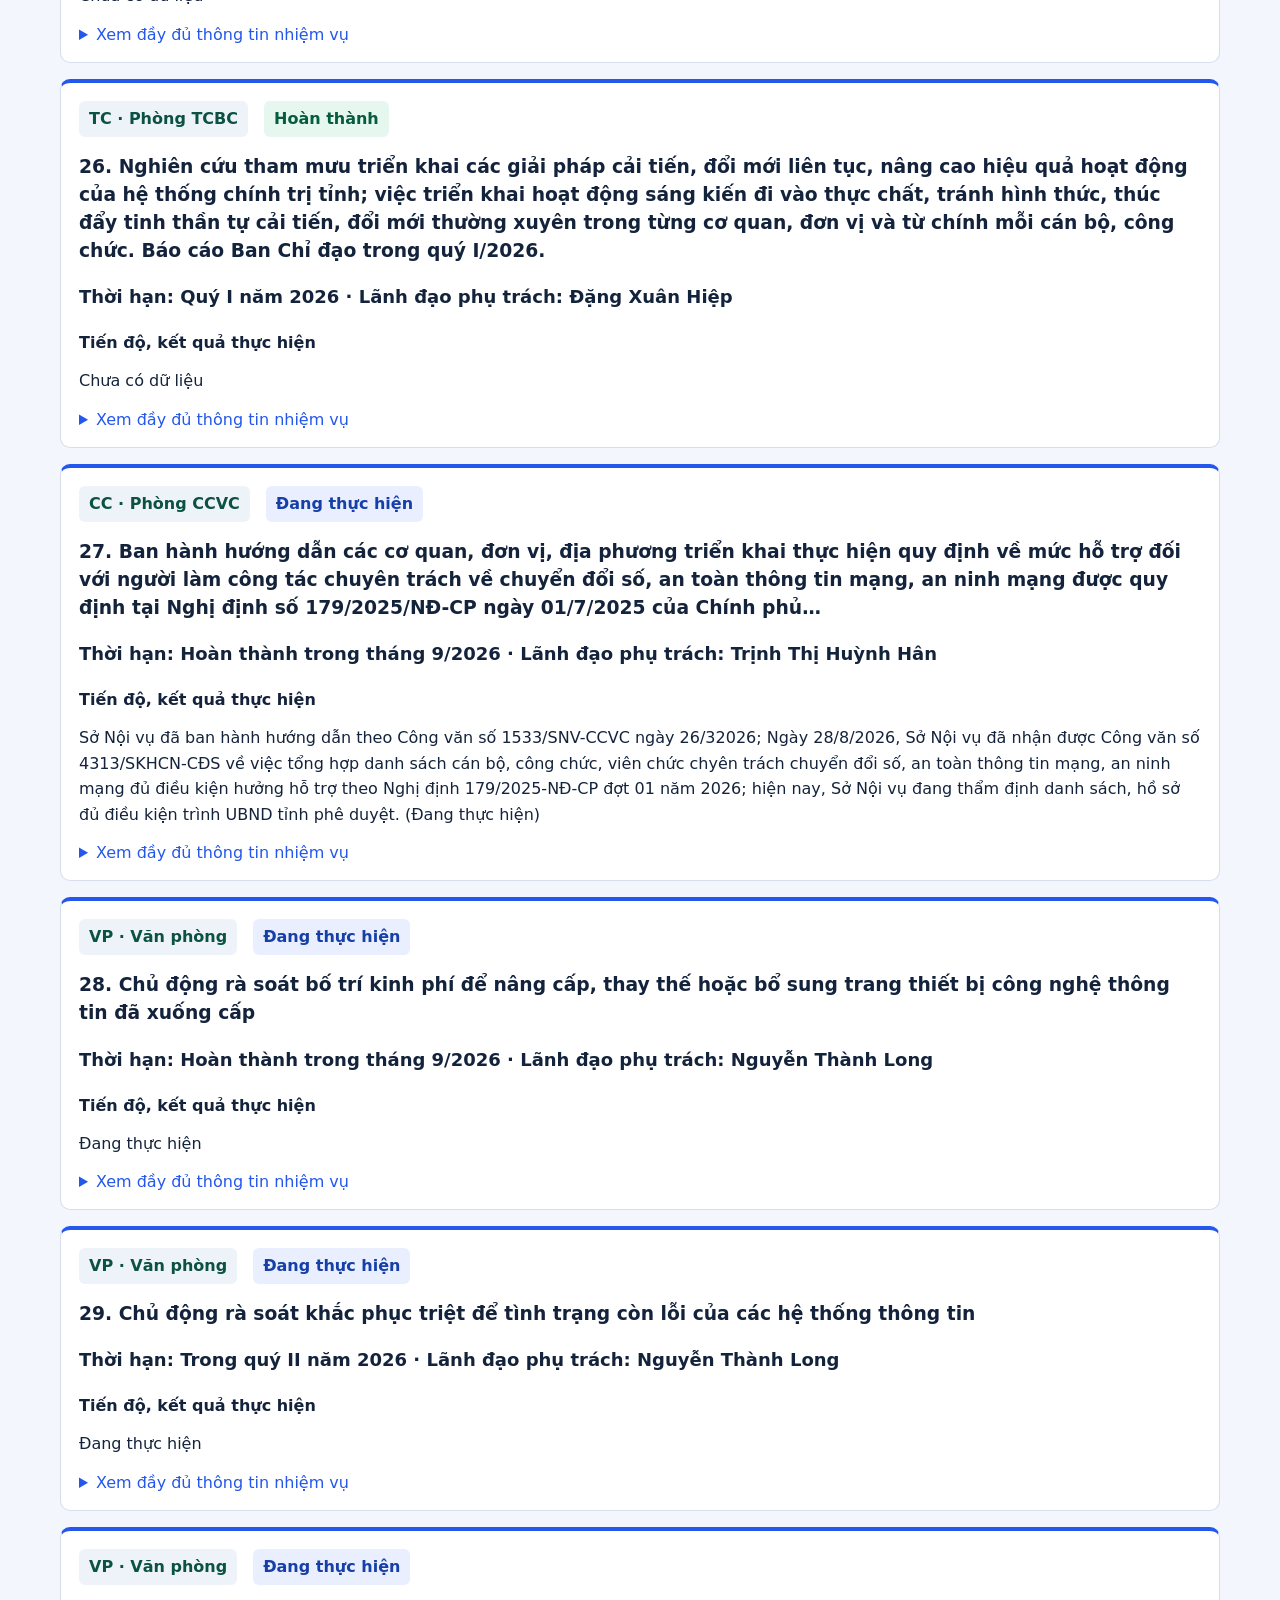
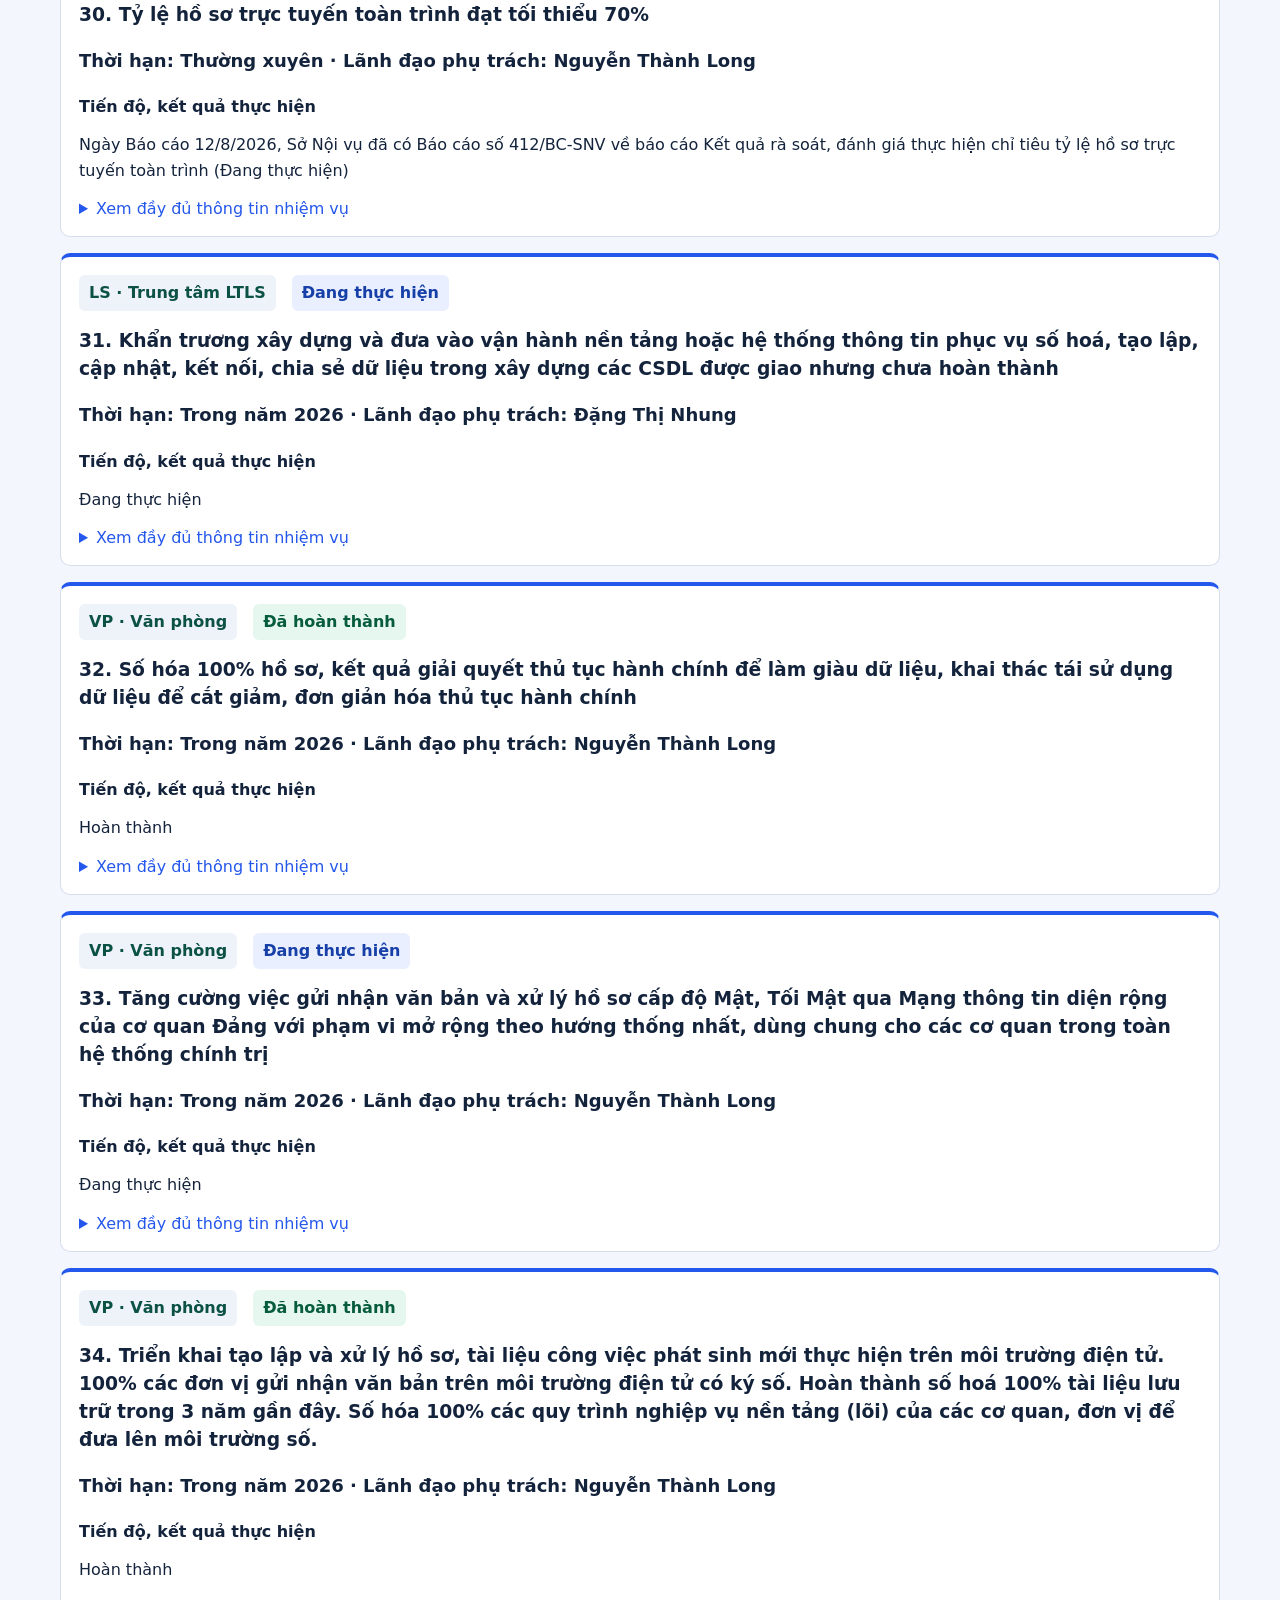
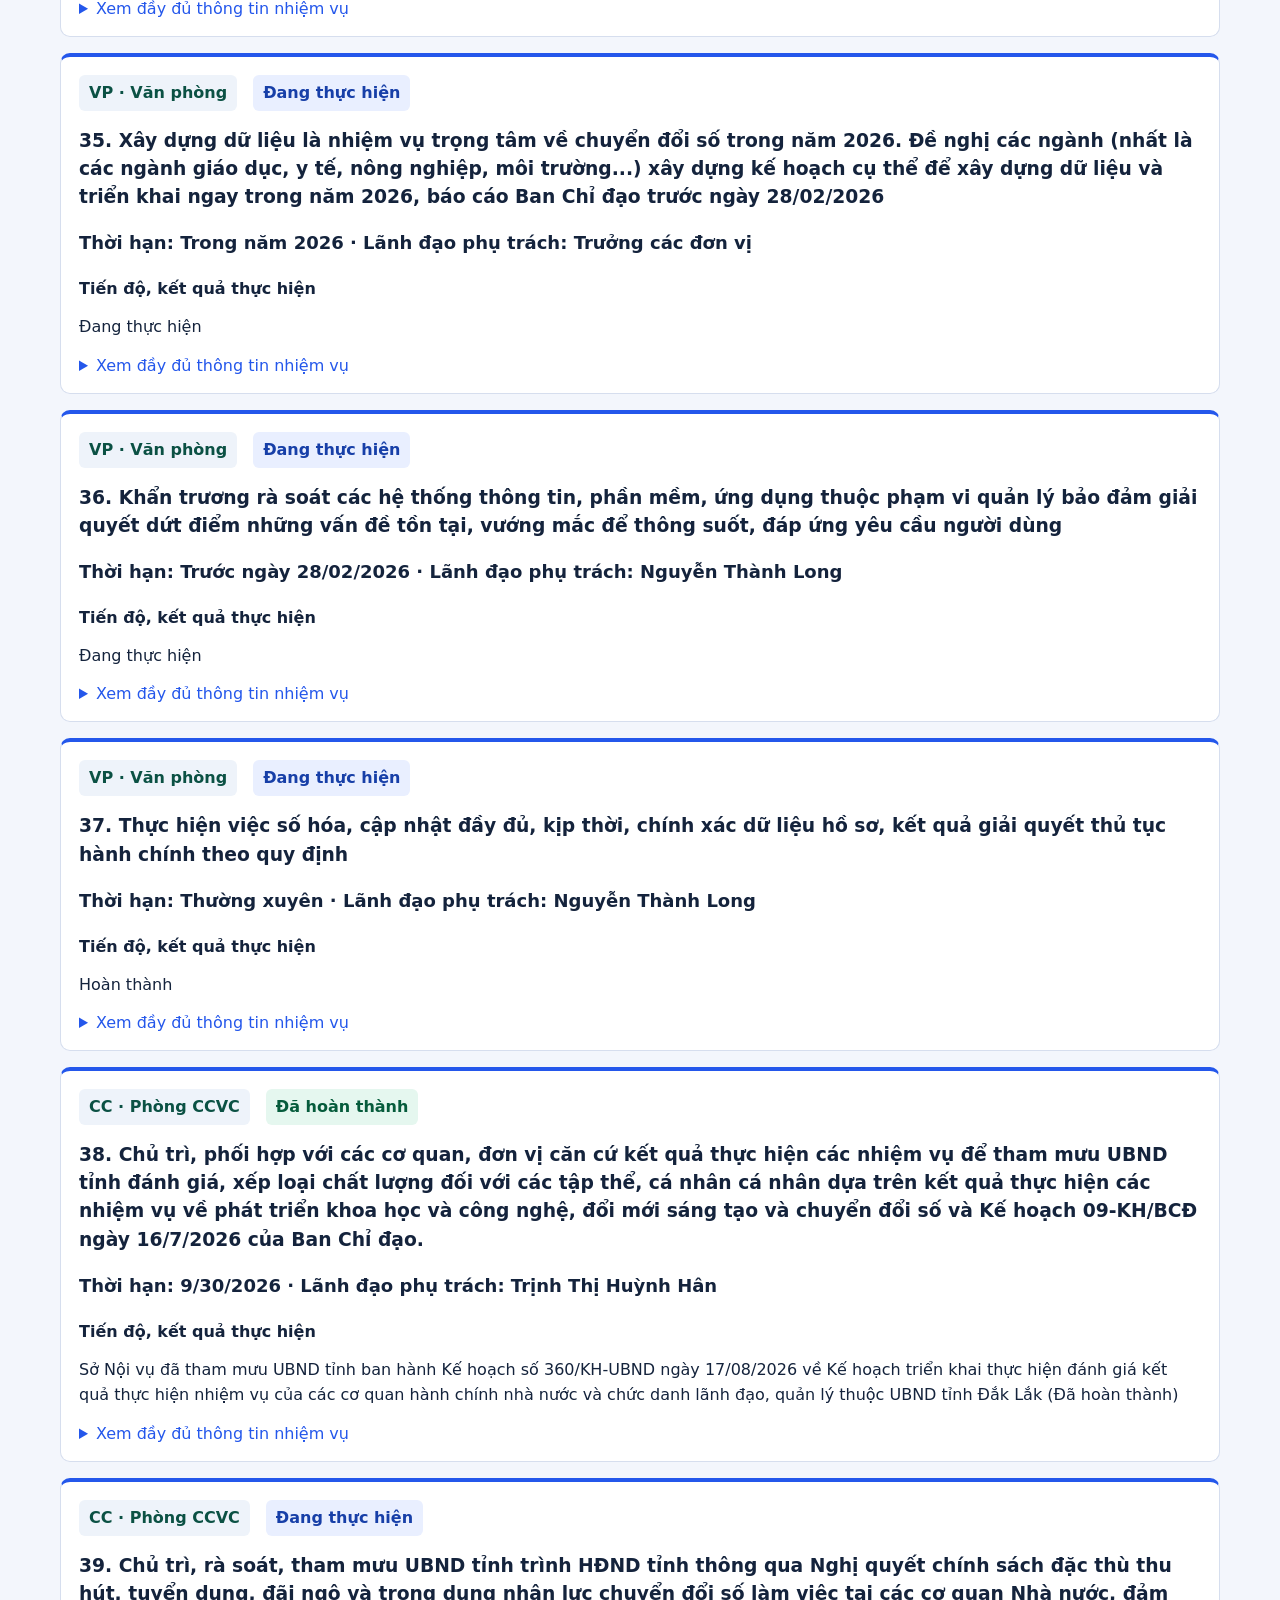
==== commit 4d2abeec: "Enlarge and darken task badges and key information" ====
--- a/index.html
+++ b/index.html
@@ -8,6 +8,7 @@
 .cards{grid-template-columns:1fr}.badge{color:#126253;font-size:13px}select{font:inherit;padding:10px;max-width:100%}.steps{display:flex;gap:6px;flex-wrap:wrap;margin:14px 0}.steps span{padding:7px 12px;border:1px solid #d6deee;border-radius:5px;color:#63728e}.steps .done{background:#e5f7ef;color:#087a50;border-color:#96ddbd}.steps .active{background:#e9efff;color:#2457eb;border-color:#a8bfff}summary{cursor:pointer;color:#2457eb}#sheet-title{white-space:pre-line;font-weight:600}
 .badge{display:inline-block;background:#eef3fa;padding:6px 10px;border-radius:6px}.done{background:#e5f7ef;color:#087a50}.active{background:#e9efff;color:#2457eb}.late{color:#b42318}.progress{white-space:pre-wrap;line-height:1.6}article h3{margin-top:16px;line-height:1.5}h4{margin-bottom:8px}.directory{margin-top:24px}.table-wrap{overflow-x:auto}table{width:100%;border-collapse:collapse;text-align:left}th,td{padding:12px;border-bottom:1px solid #d6deee}a{color:#2457eb}
 .statistics{display:flex;flex-wrap:wrap;gap:12px}.statistics>div{flex:1;min-width:140px;padding:16px;background:#f3f6fc;border:1px solid #d6deee;border-radius:8px}.statistics span{display:block}.statistics .stat-completed{background:#e5f7ef;color:#087a50}.statistics .stat-overdue{background:#fff0ed;color:#b42318}
+.cards .badge{font-size:16px;font-weight:700;line-height:1.5;color:#0b5144}.cards .badge.active{color:#173fa8}.cards .badge.done{color:#065c3c}.cards .badge.late,.cards .task-note.late{color:#991b1b}.cards .task-meta,.cards .task-note{font-size:18px;font-weight:600;line-height:1.6}.cards .task-meta,.cards .task-note:not(.late){color:#14233c}
 </style>
 <header><h1>Dashboard theo dõi nhiệm vụ</h1><div>Nhiệm vụ trọng tâm và nhiệm vụ cấp có thẩm quyền giao</div></header>
 <main>
@@ -16,5 +17,5 @@
 <p><small>Trạng thái, thời hạn và ghi chú được giữ nguyên theo bảng tính. Thông tin đơn vị được ghép theo mã; mã thiếu hoặc không khớp được hiển thị riêng. Khi mở trang, hiển thị dữ liệu đã lưu trong trình duyệt; nếu chưa có thì đọc Google Sheets. Bấm “Cập nhật ngay” để lấy dữ liệu mới. Khi mất kết nối, trang giữ dữ liệu gần nhất hoặc dùng bản lưu dự phòng.</small></p><p id="empty" hidden>Không có nhiệm vụ phù hợp.</p><section class="cards" id="cards" aria-label="Danh sách nhiệm vụ"></section>
 <section class="panel directory"><h2>Danh mục đơn vị (<span id="unit-count">0</span>)</h2><div class="table-wrap"><table><thead><tr><th>Mã đơn vị</th><th>Tên đơn vị</th><th>Người phụ trách</th><th>Gmail</th><th>SĐT</th></tr></thead><tbody id="units"></tbody></table></div></section>
 </main>
-<script src="app.js?v=73afc5b64782"></script>
+<script src="app.js?v=230a65f17071"></script>
 </html>
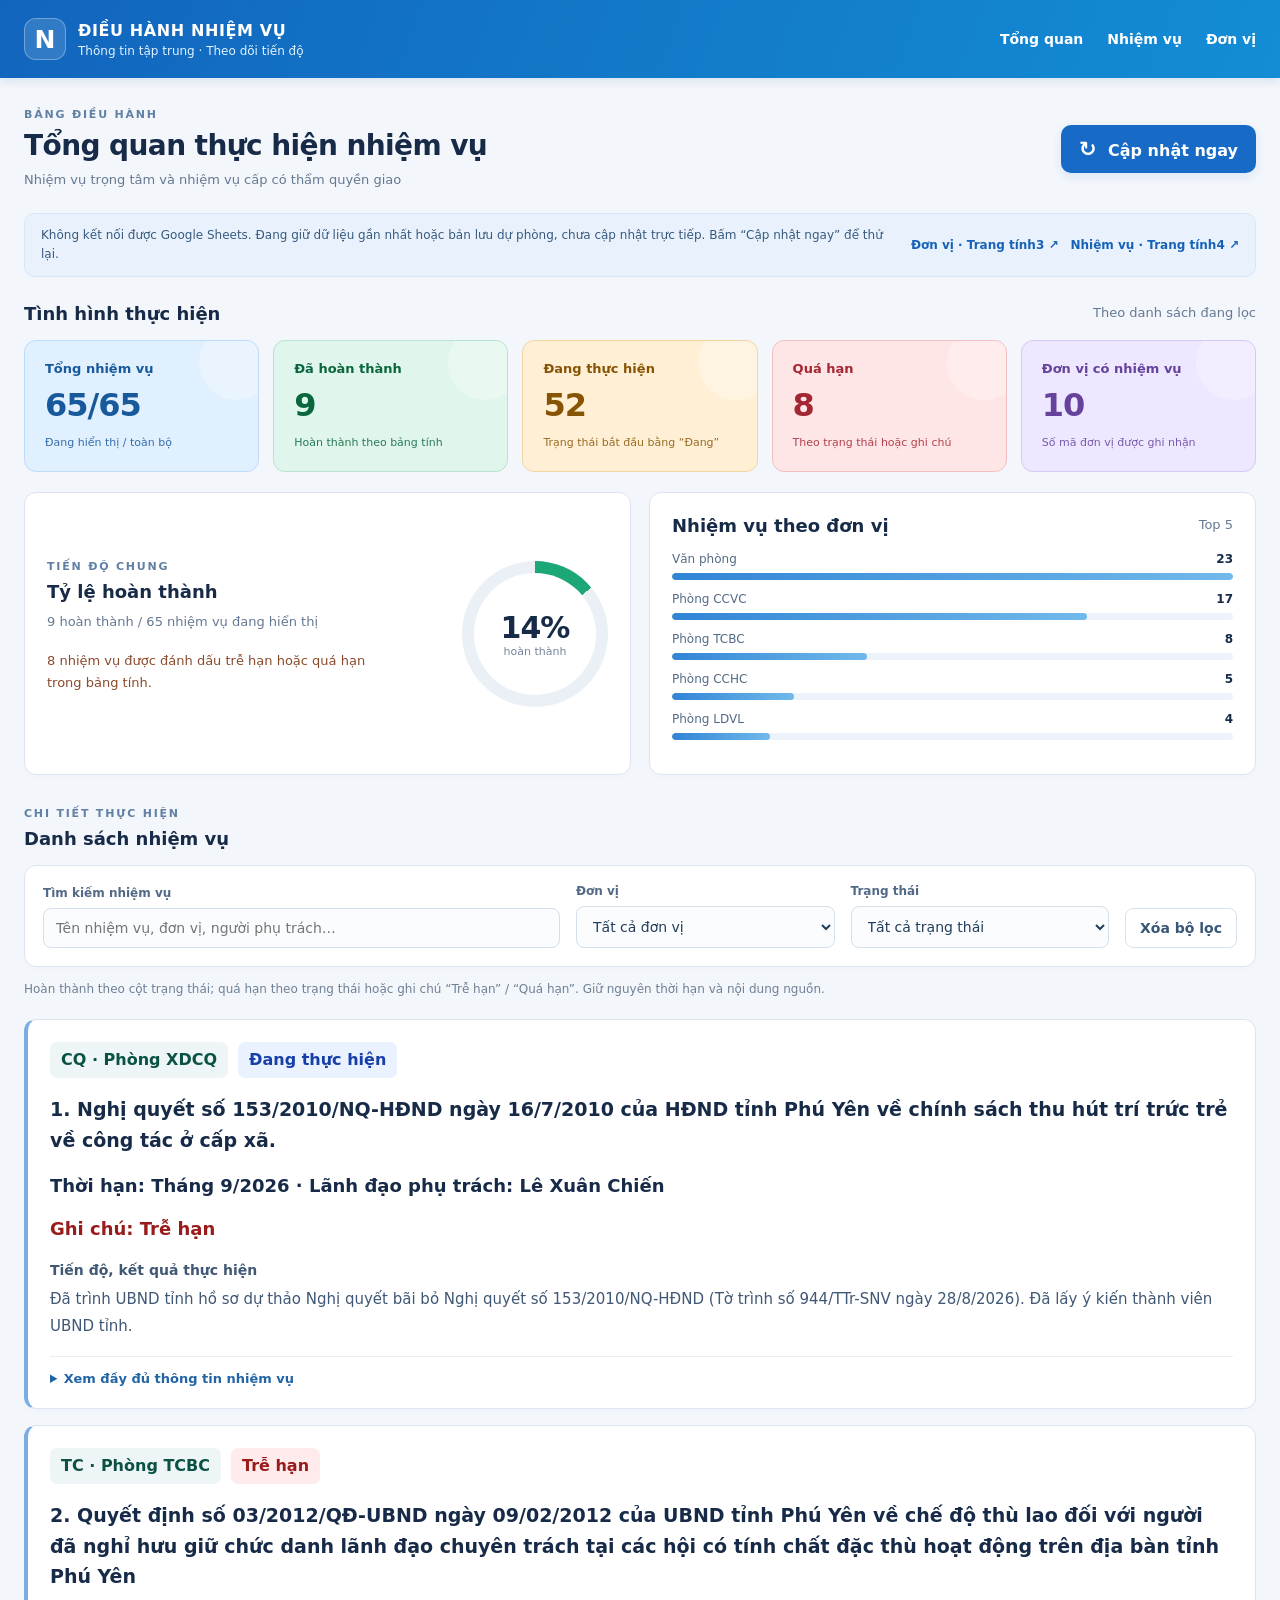
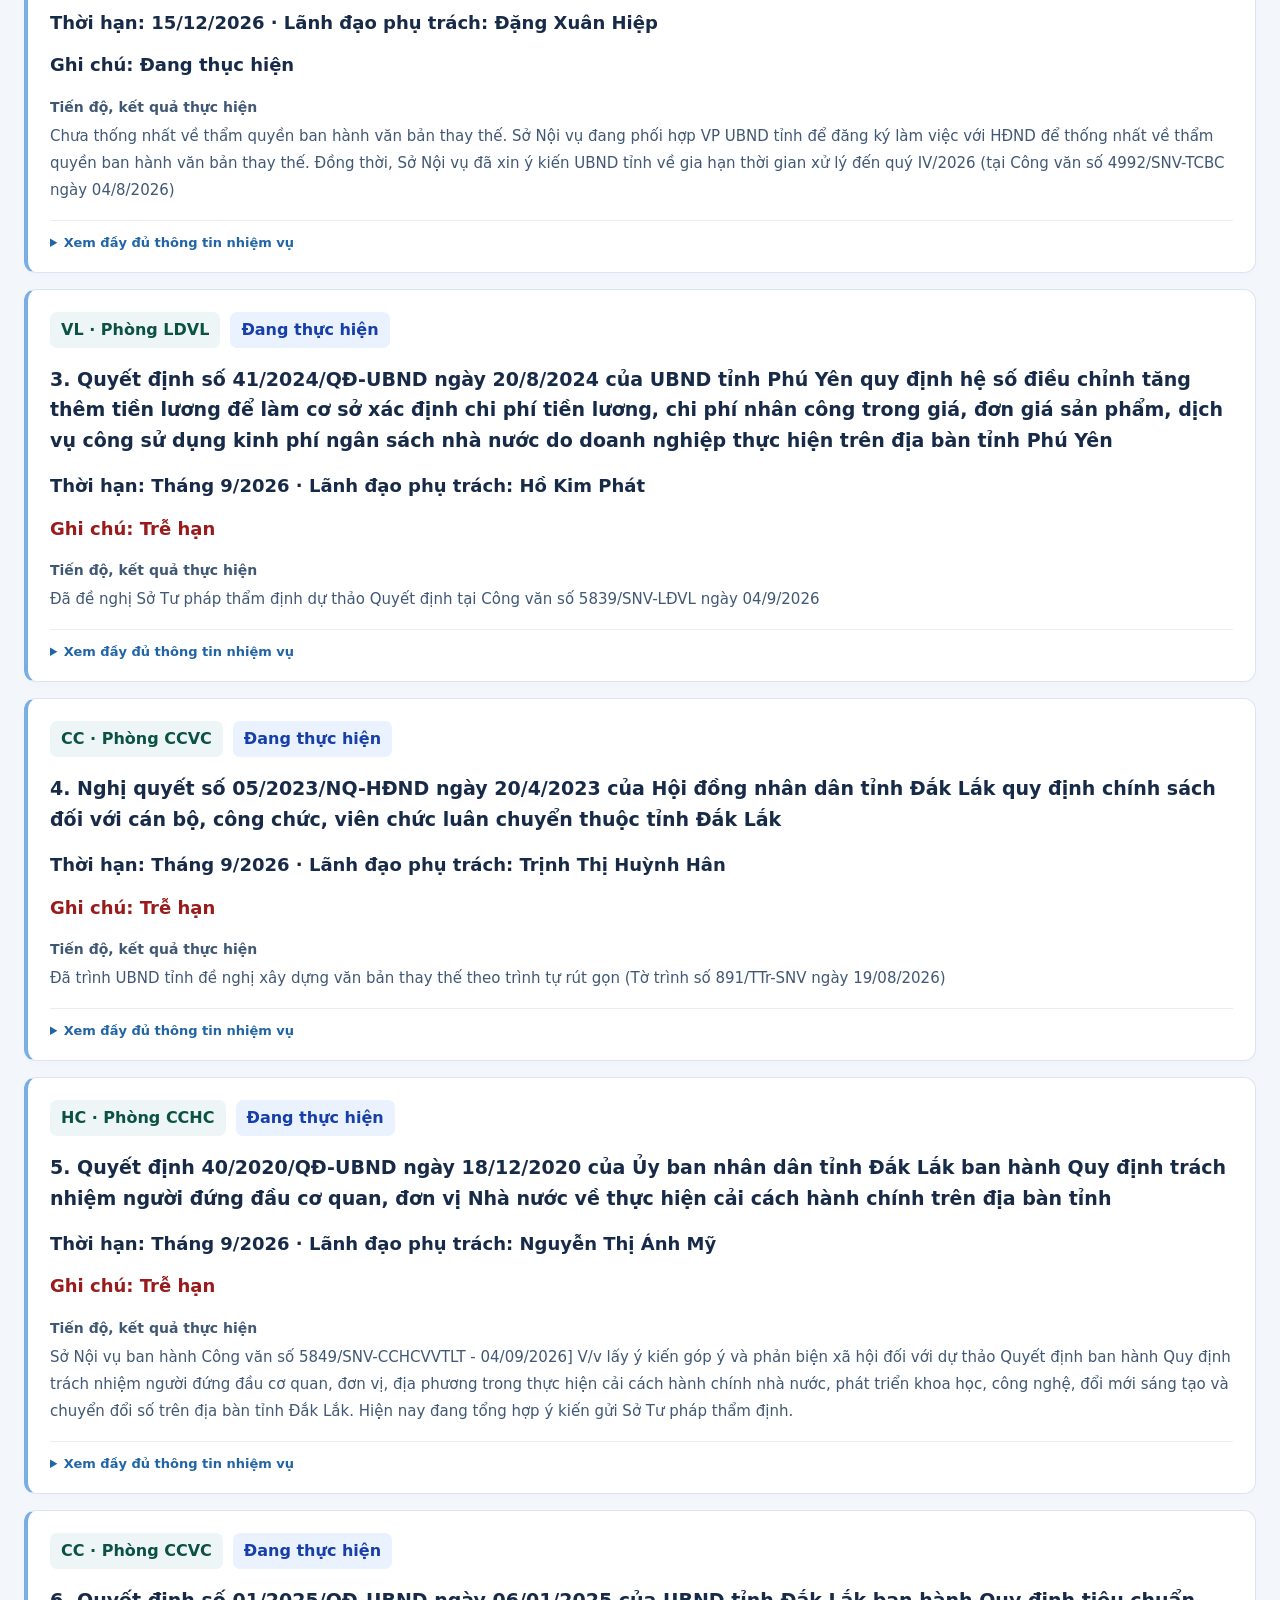
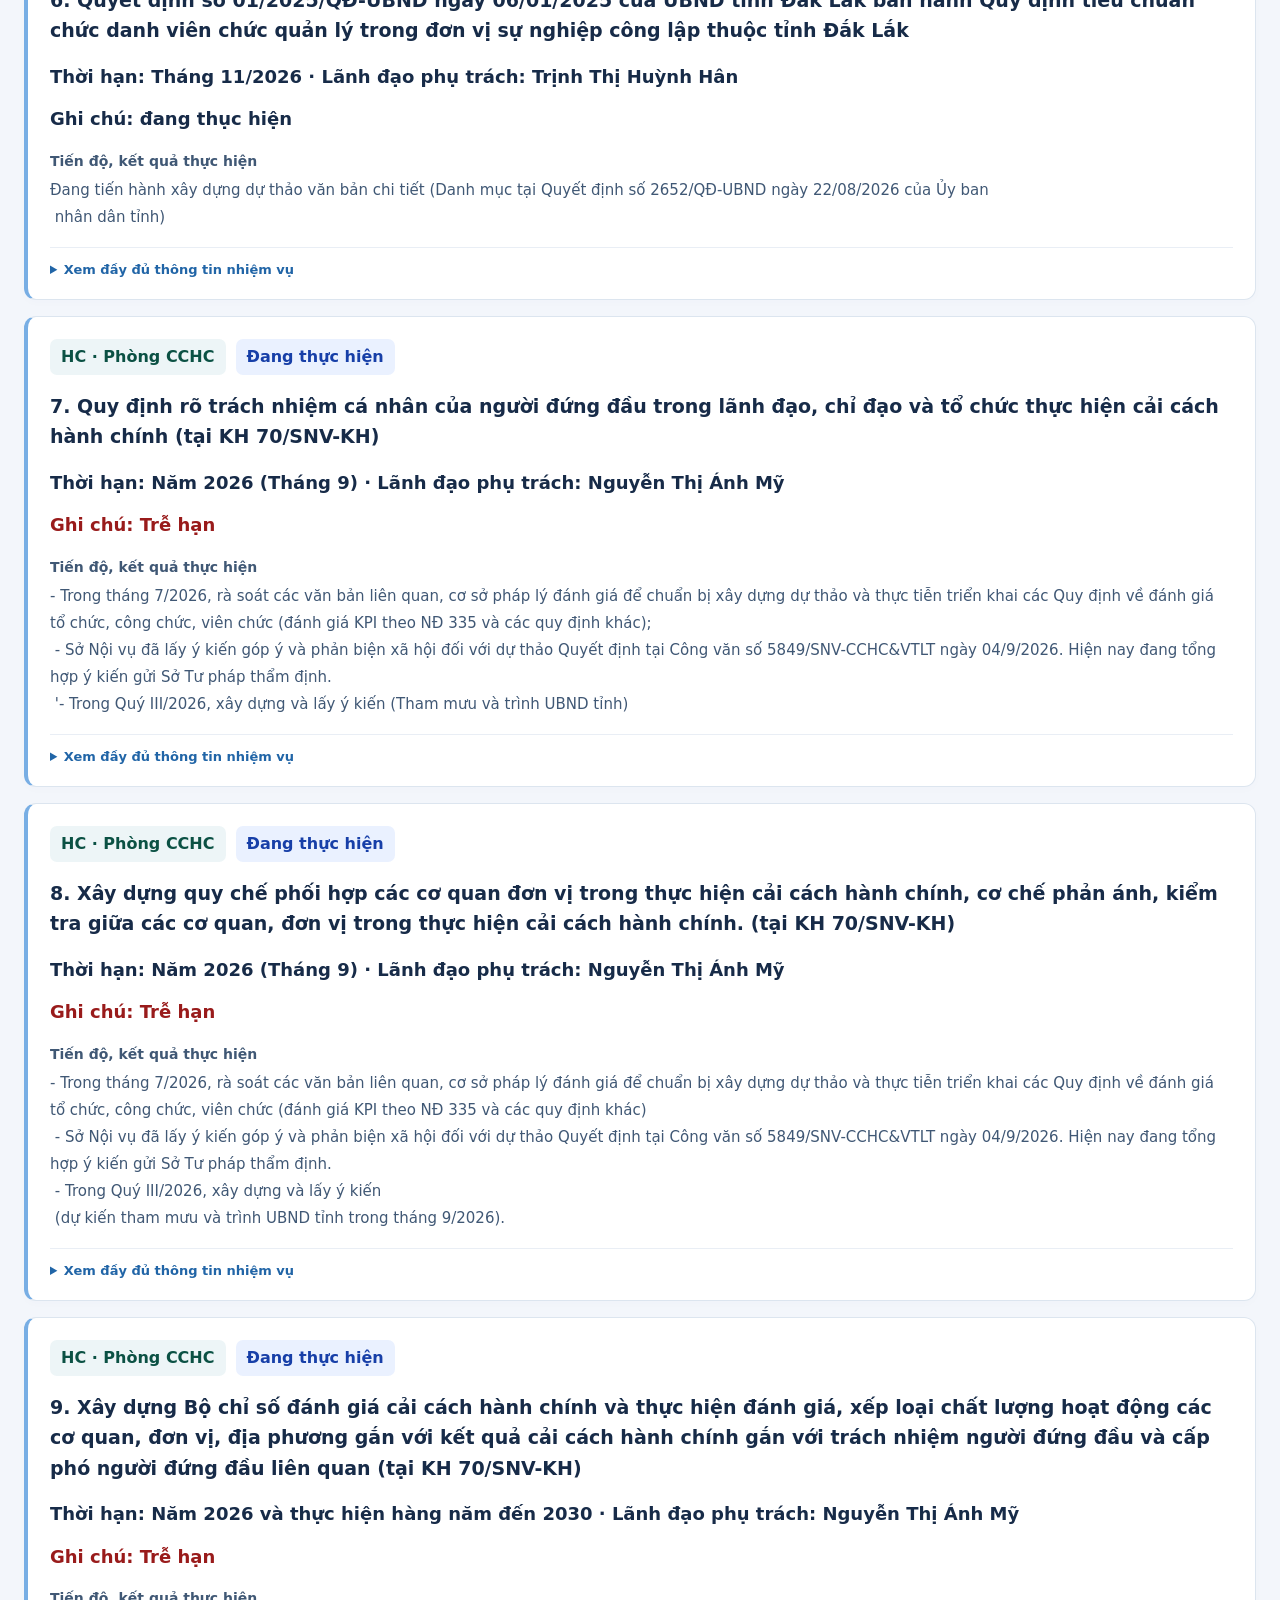
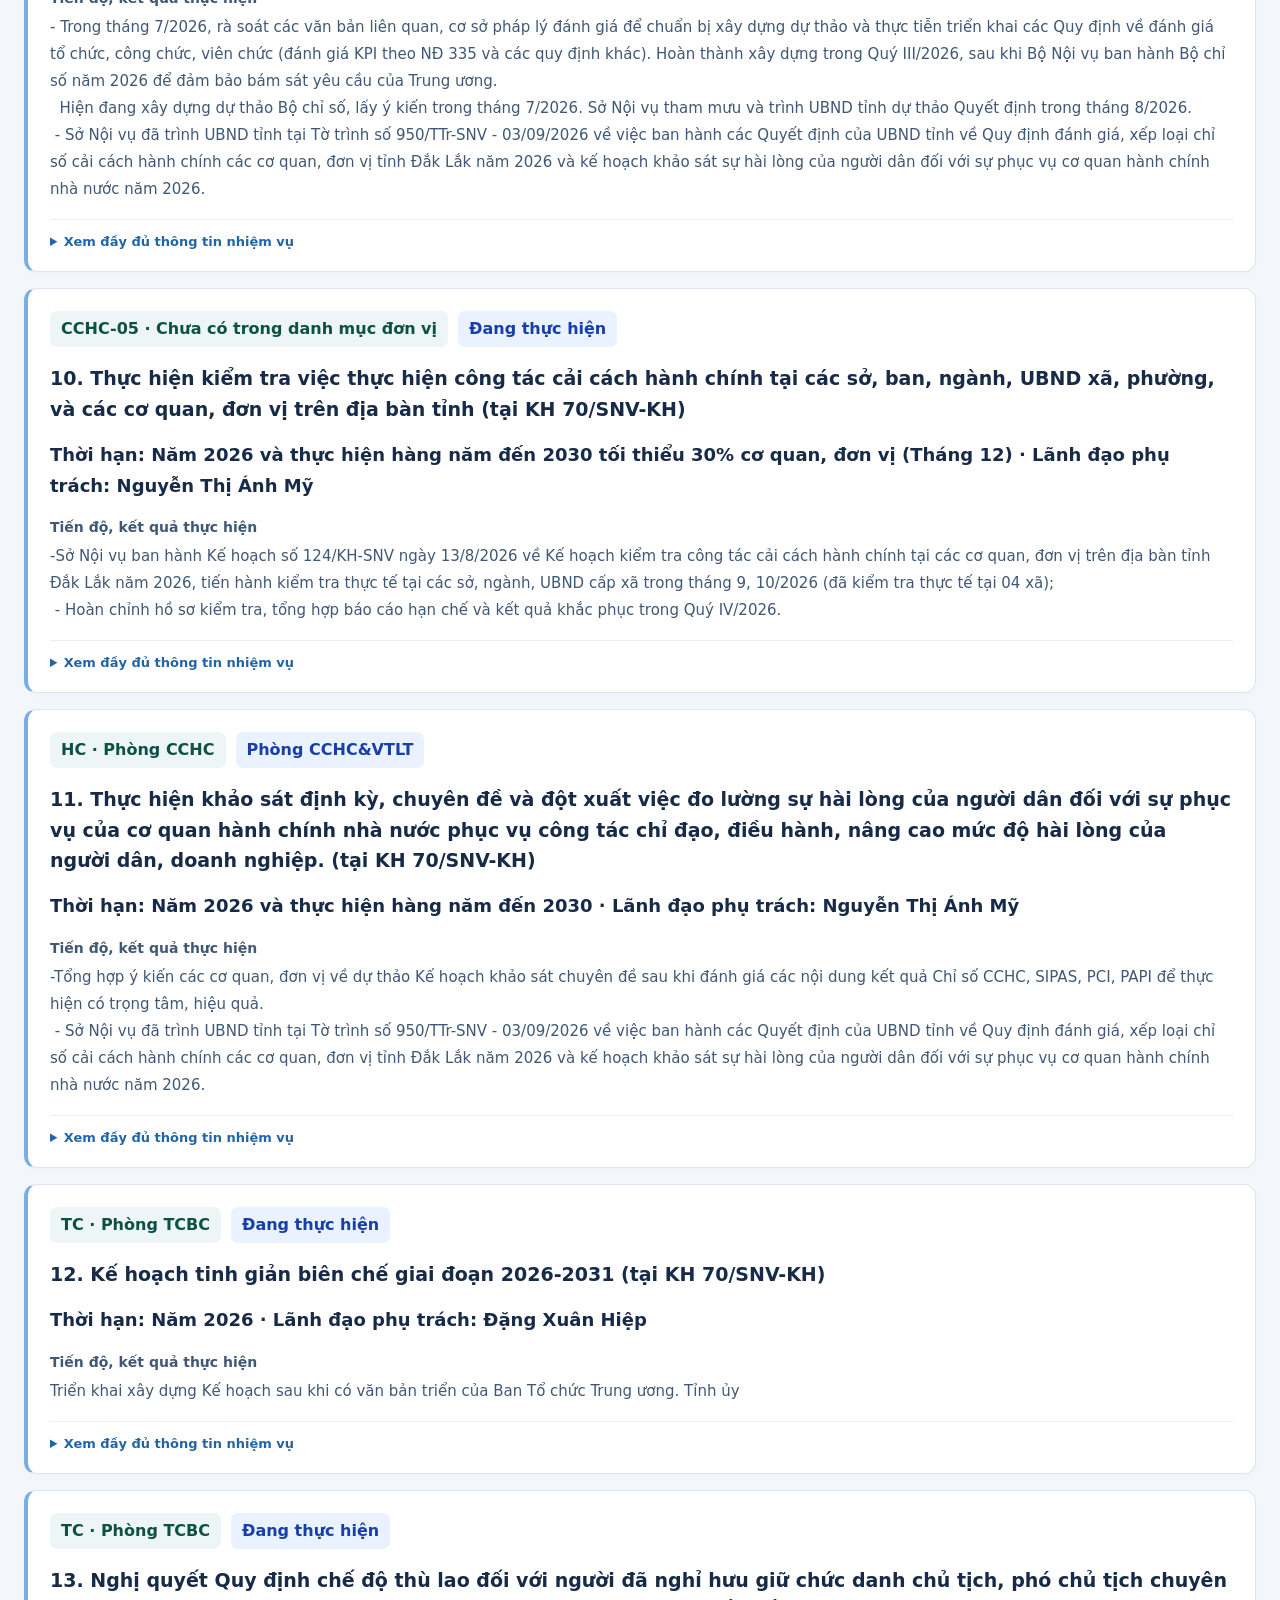
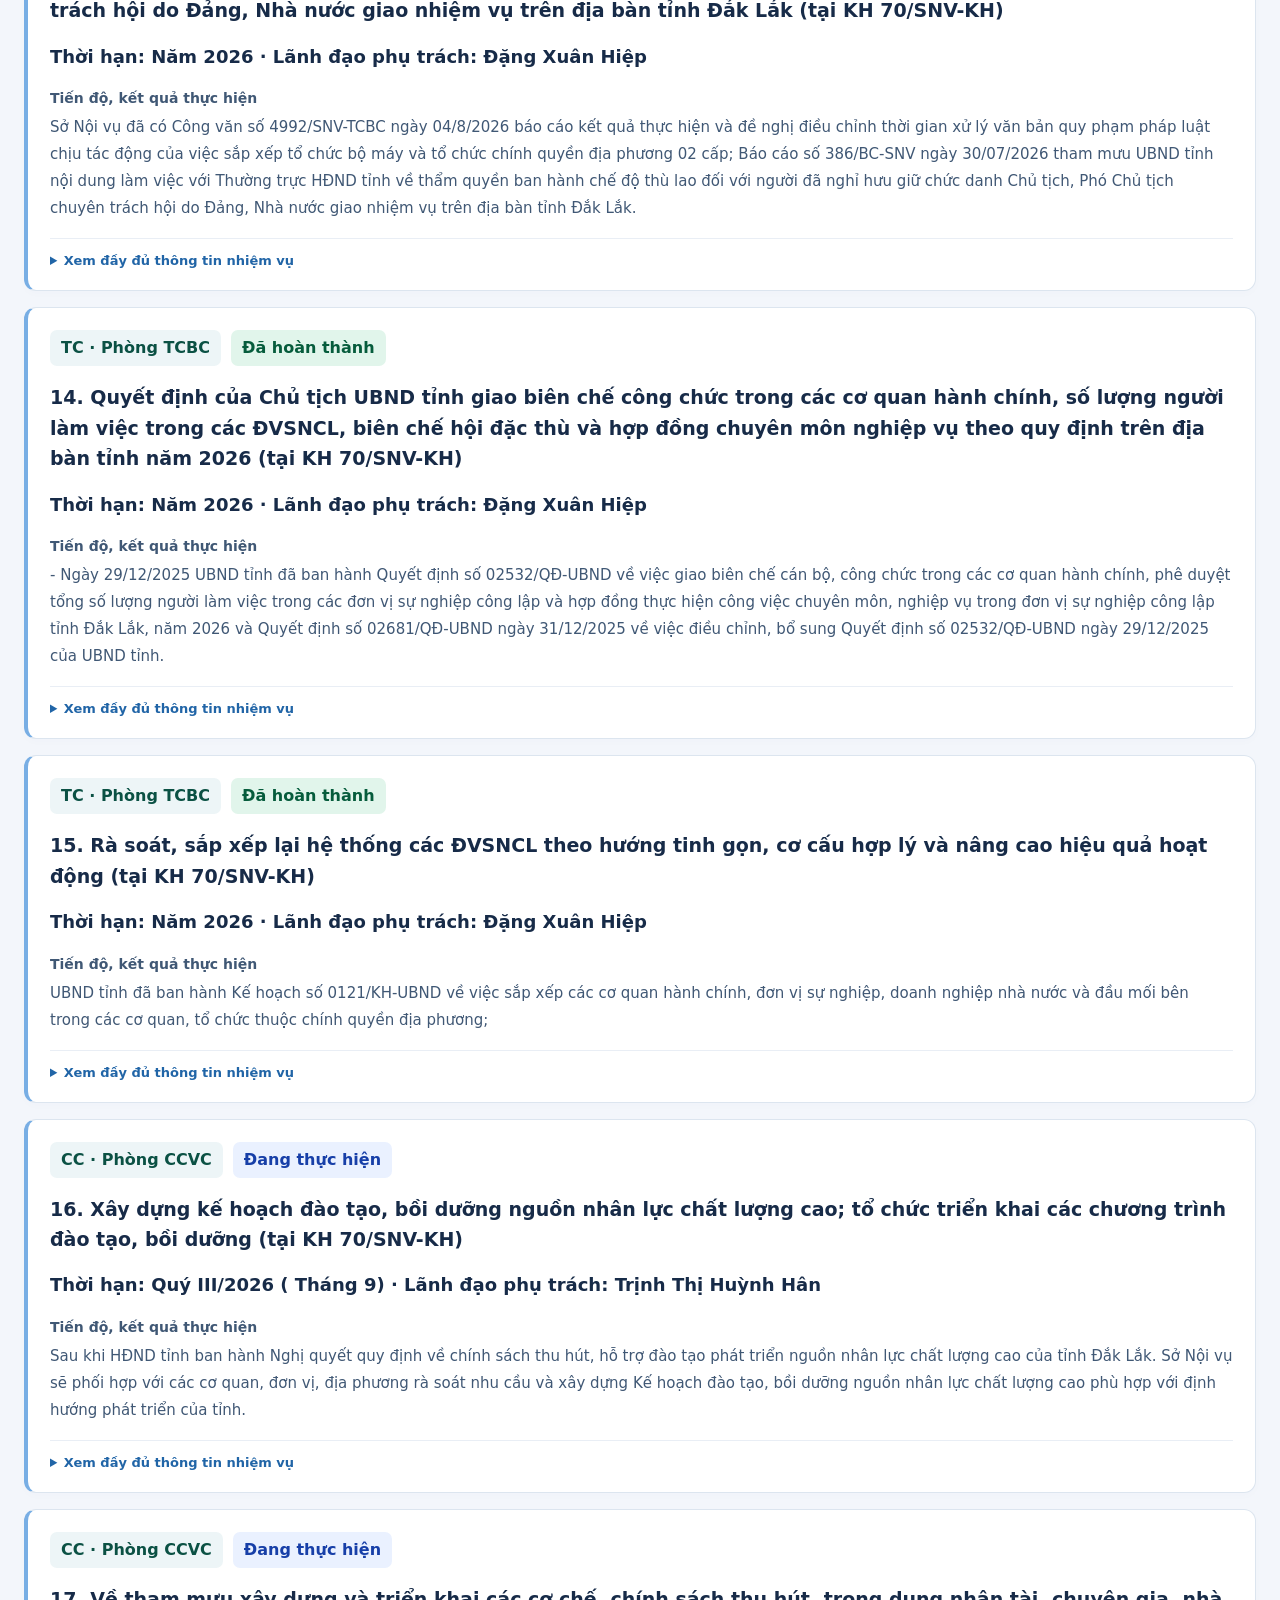
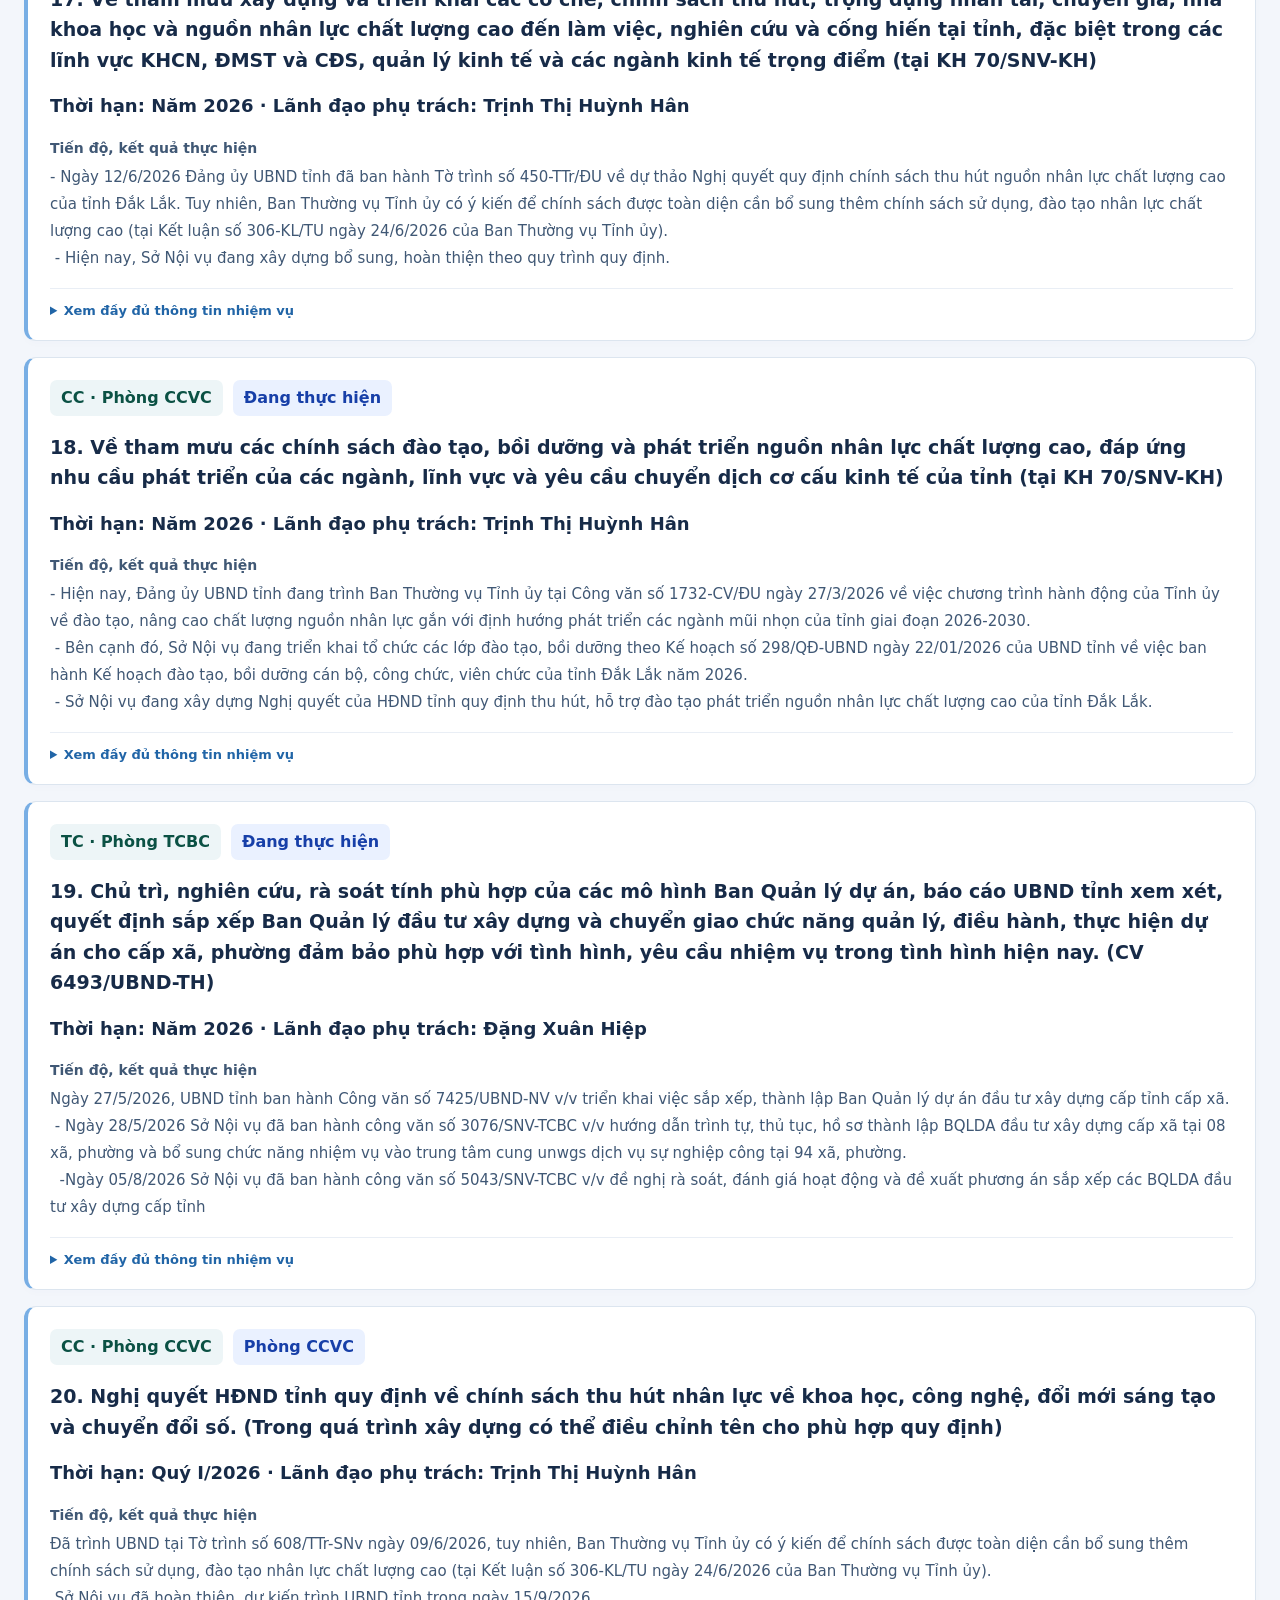
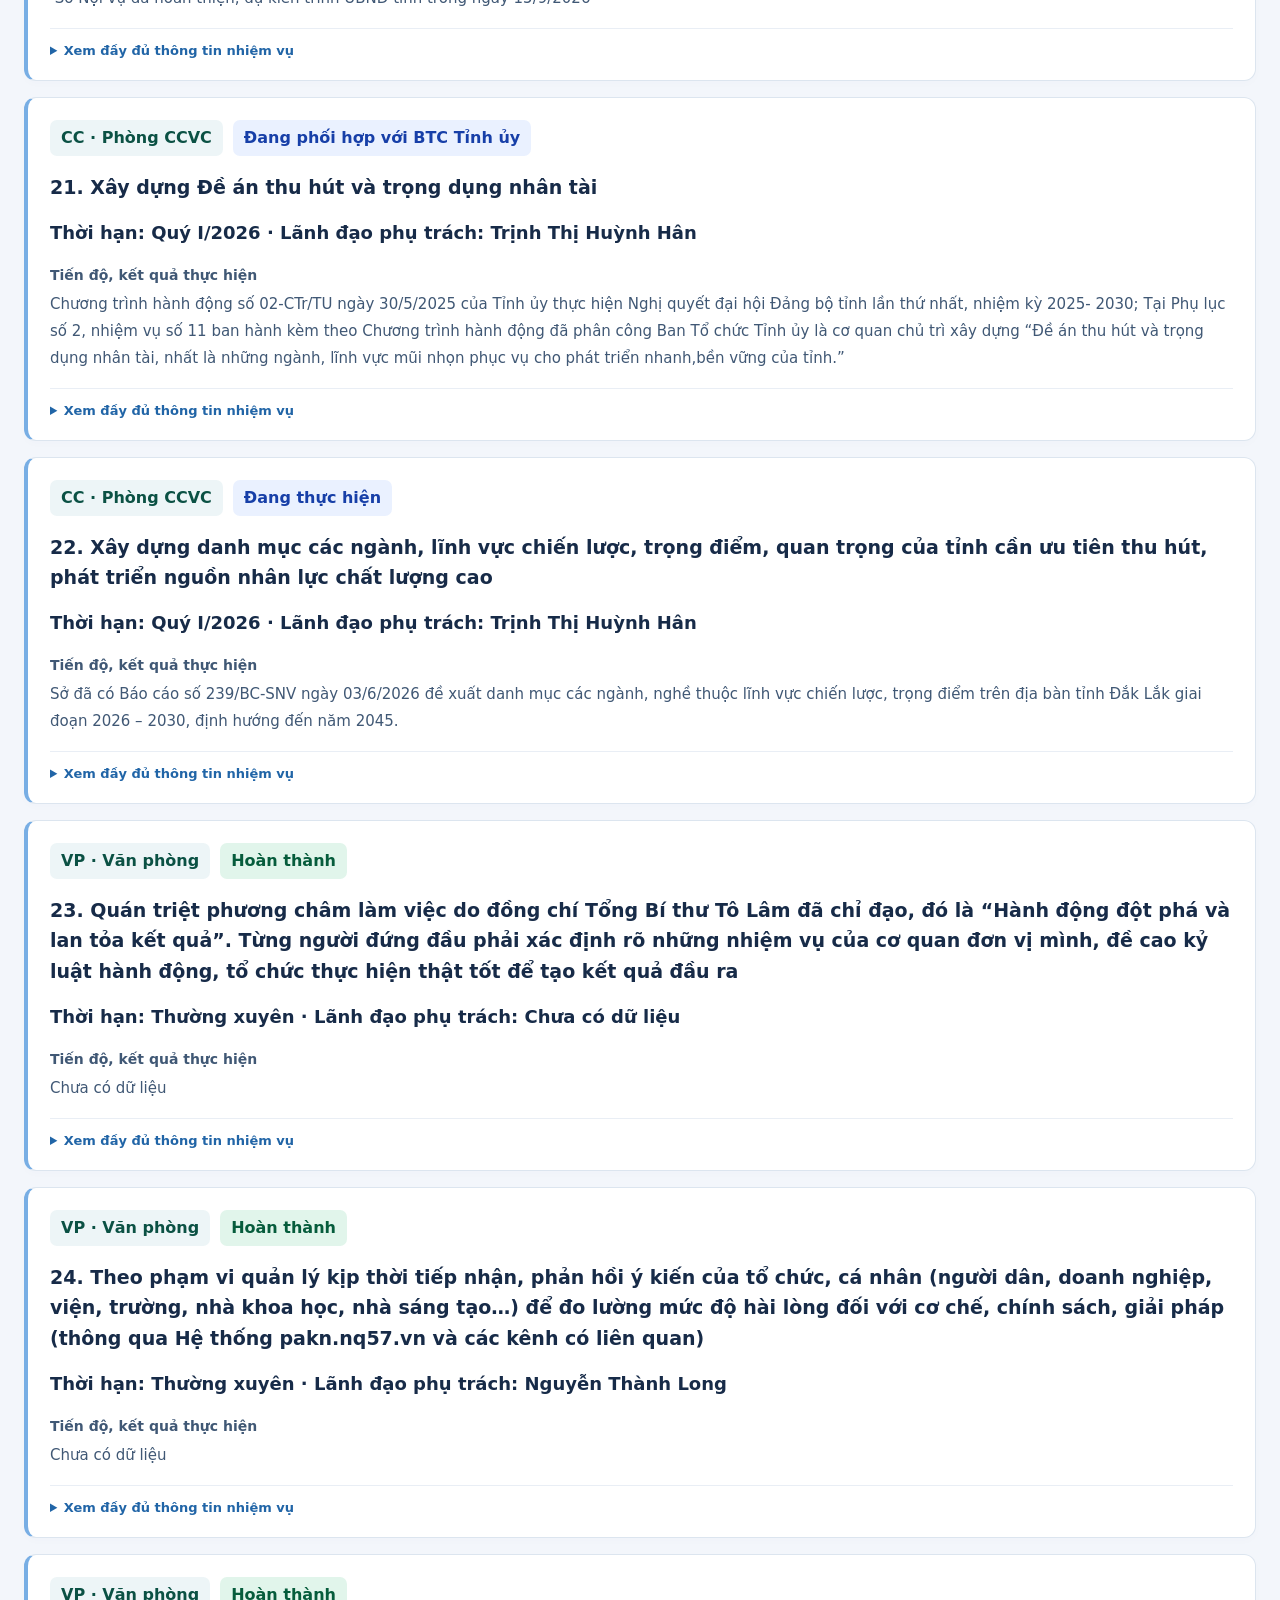
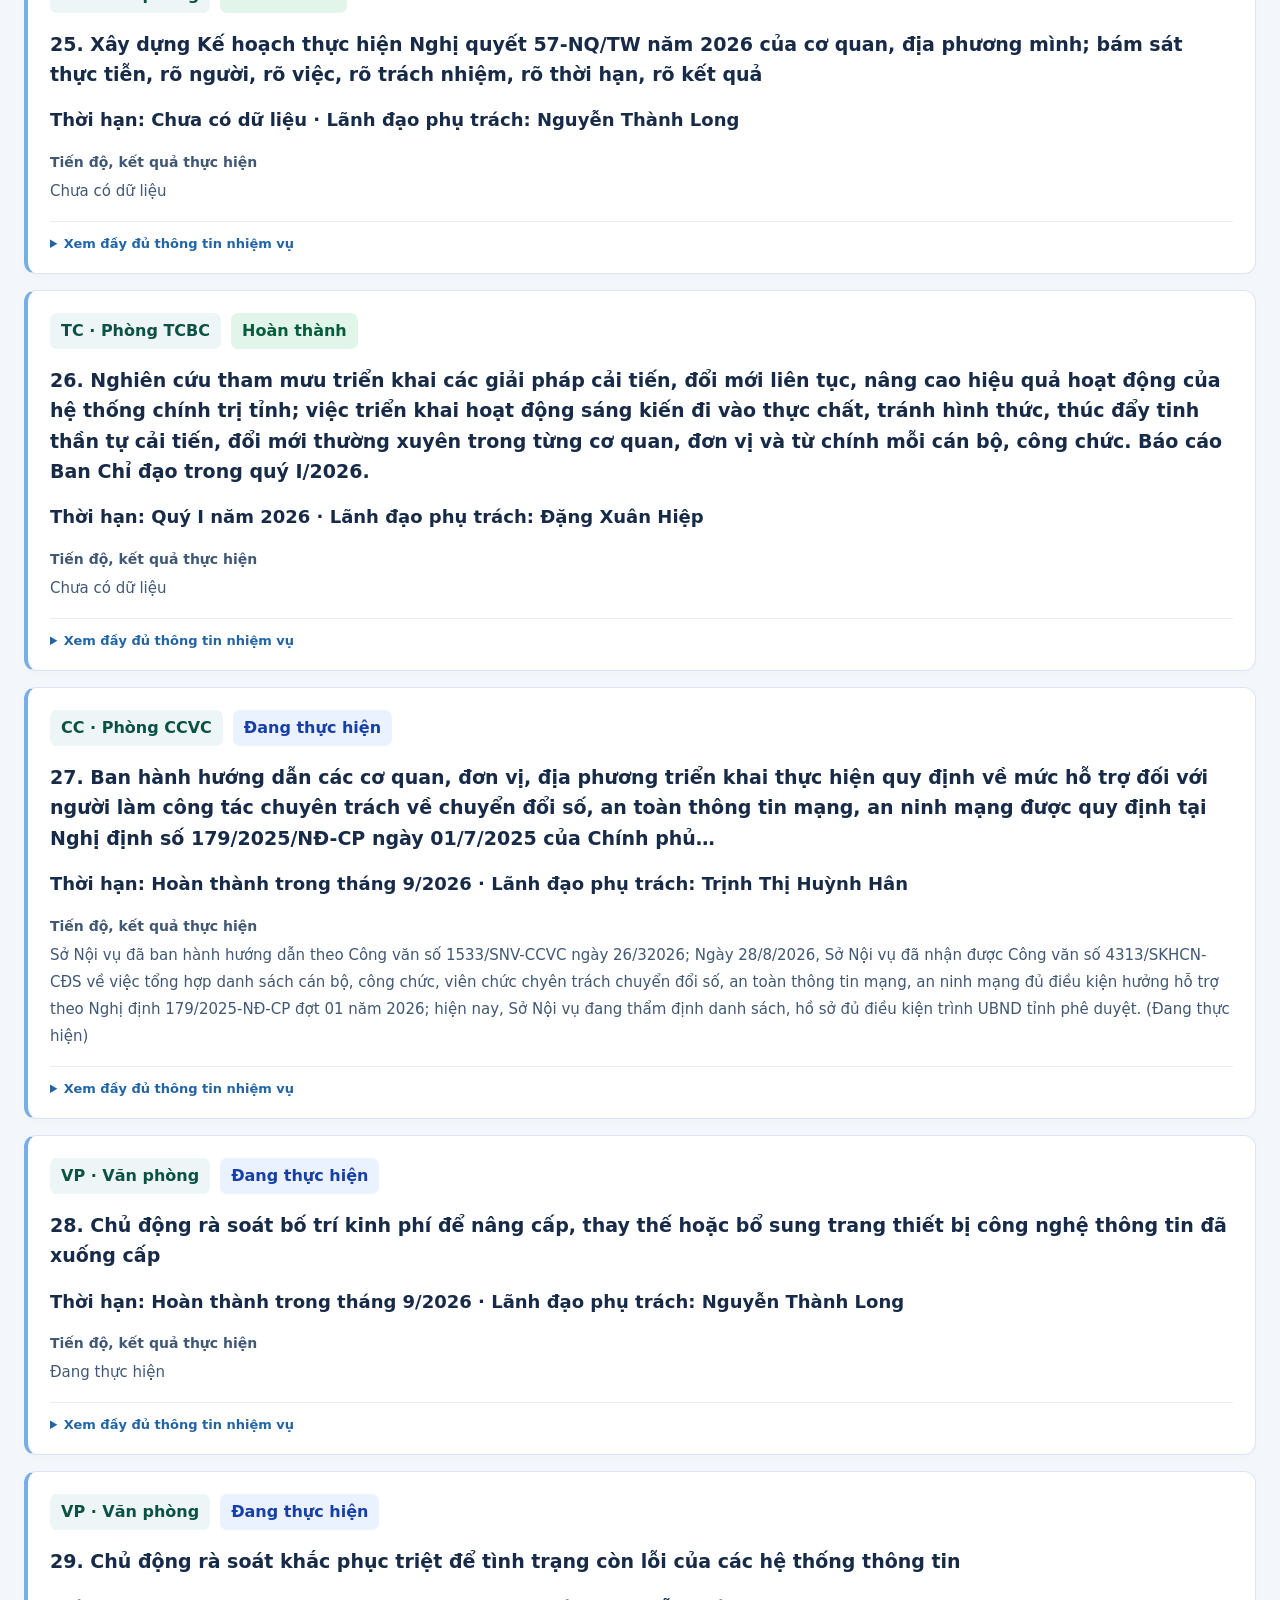
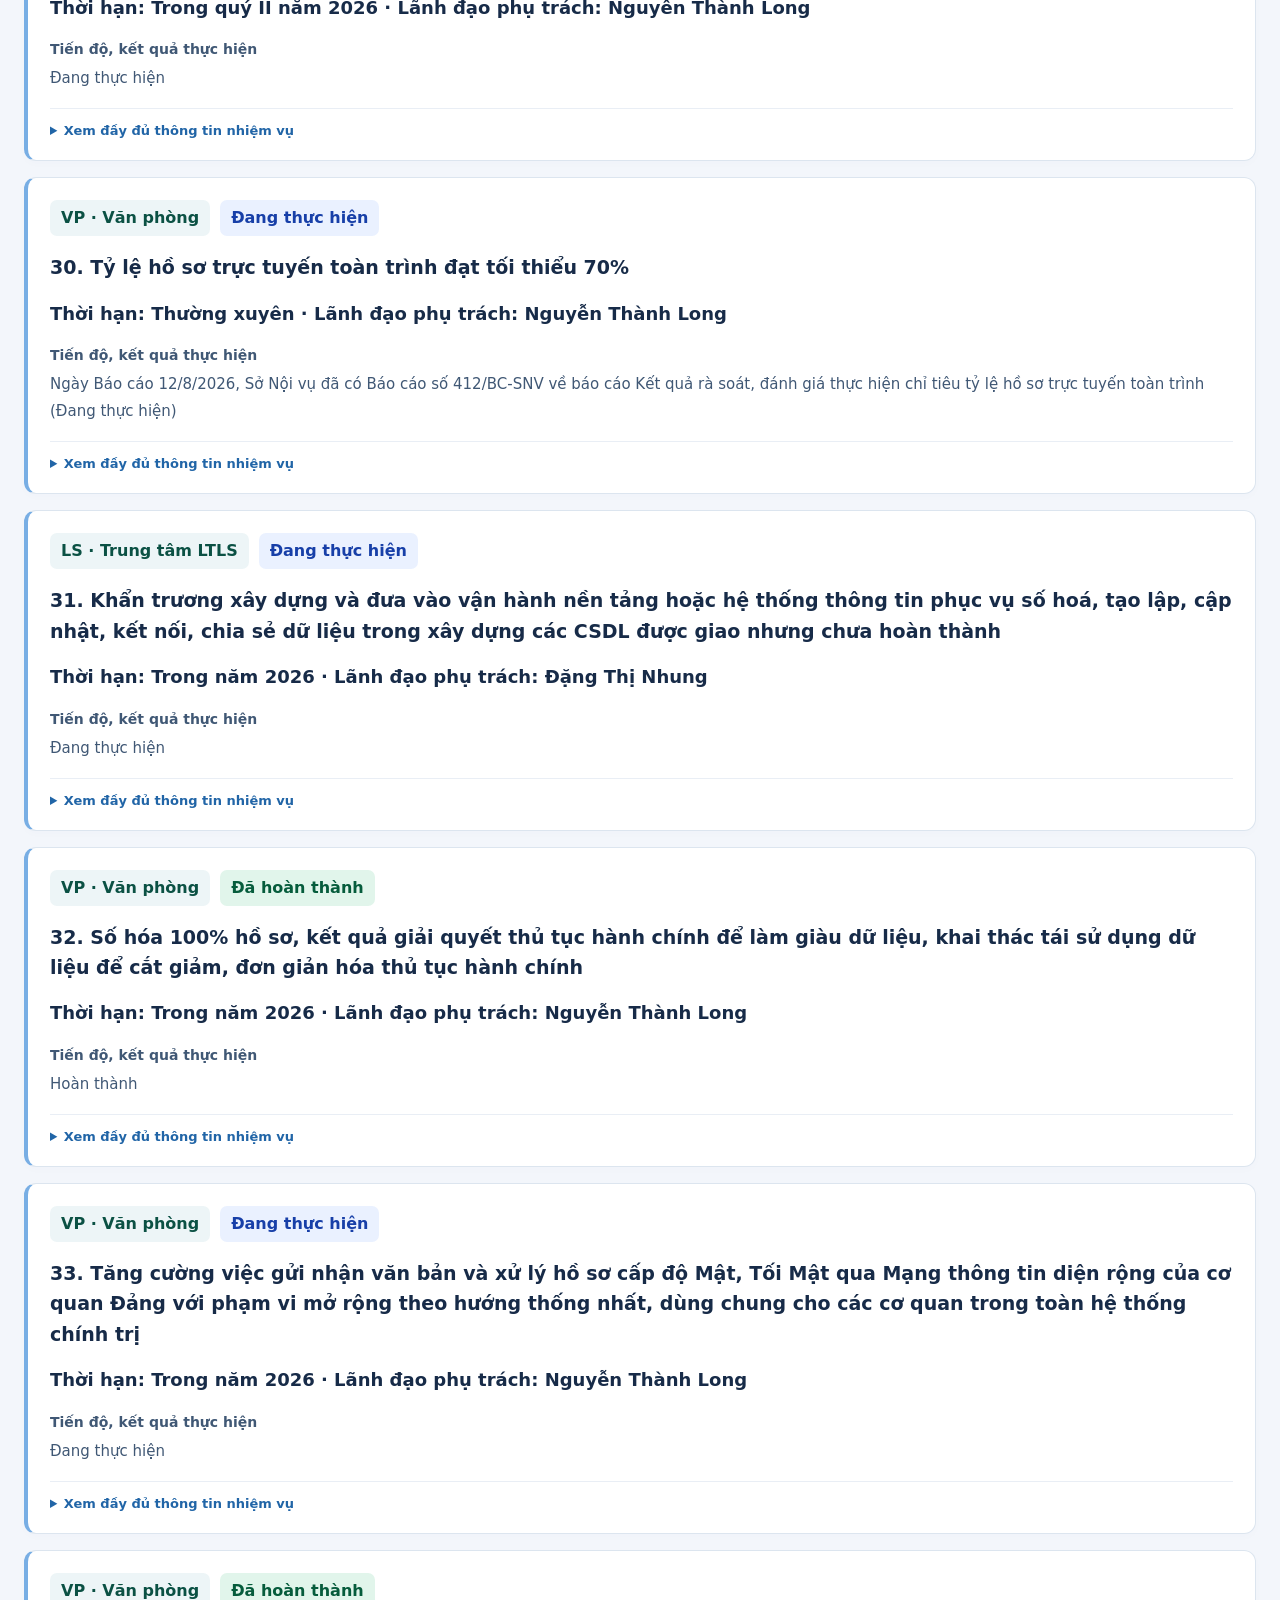
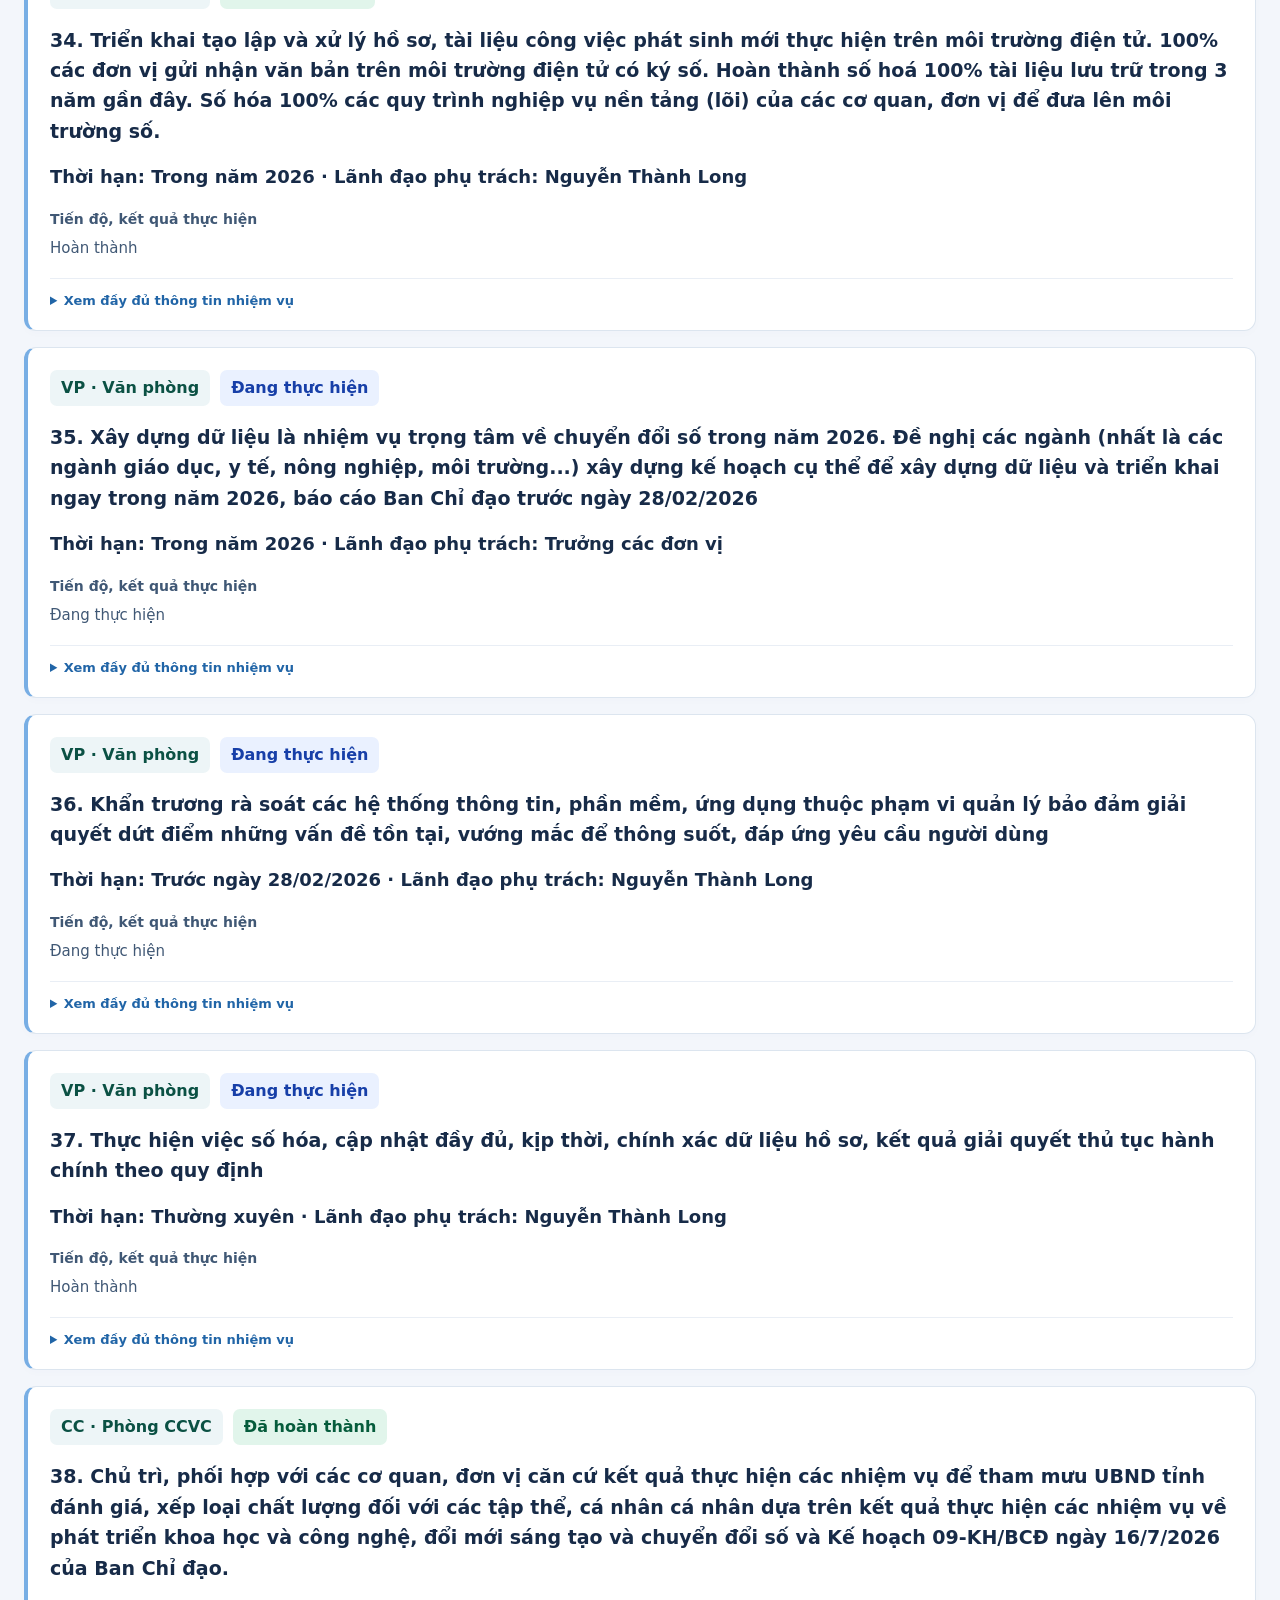
==== commit e2b88851: "Design modern task dashboard with overview charts and responsive layout" ====
--- a/index.html
+++ b/index.html
@@ -1,21 +1,19 @@
 <!doctype html>
 <html lang="vi">
-<meta charset="utf-8">
-<meta name="viewport" content="width=device-width,initial-scale=1">
-<title>Theo dõi nhiệm vụ</title>
-<style>
-*{box-sizing:border-box}body{margin:0;background:#f3f6fc;color:#14233c;font:16px system-ui}header{background:#111b30;color:white;padding:32px max(24px,calc((100vw - 1200px)/2));border-bottom:4px solid #2457eb}h1{margin:0 0 10px}main{max-width:1200px;margin:24px auto;padding:0 20px}.panel{background:white;border:1px solid #d6deee;border-radius:12px;padding:20px;margin-bottom:18px}input,button{font:inherit;padding:11px;border:1px solid #ccd6e8;border-radius:7px}input[type=url]{width:100%;margin:10px 0}button{background:#2457eb;color:white;cursor:pointer}button:disabled{opacity:.6}label{display:block;margin:10px 0}.tools{display:flex;flex-wrap:wrap;align-items:center;gap:16px}#status{line-height:1.6}#search{width:100%}.cards{display:grid;grid-template-columns:repeat(auto-fit,minmax(270px,1fr));gap:16px}article{background:white;border:1px solid #d6deee;border-top:4px solid #2457eb;border-radius:10px;padding:18px;overflow-wrap:anywhere}article h3{margin:0 0 15px}dl{margin:0}dt{font-size:13px;color:#63728e;margin-top:12px}dd{margin:3px 0;white-space:pre-wrap}.count{font-size:24px;font-weight:700}small{color:#63728e}
-.cards{grid-template-columns:1fr}.badge{color:#126253;font-size:13px}select{font:inherit;padding:10px;max-width:100%}.steps{display:flex;gap:6px;flex-wrap:wrap;margin:14px 0}.steps span{padding:7px 12px;border:1px solid #d6deee;border-radius:5px;color:#63728e}.steps .done{background:#e5f7ef;color:#087a50;border-color:#96ddbd}.steps .active{background:#e9efff;color:#2457eb;border-color:#a8bfff}summary{cursor:pointer;color:#2457eb}#sheet-title{white-space:pre-line;font-weight:600}
-.badge{display:inline-block;background:#eef3fa;padding:6px 10px;border-radius:6px}.done{background:#e5f7ef;color:#087a50}.active{background:#e9efff;color:#2457eb}.late{color:#b42318}.progress{white-space:pre-wrap;line-height:1.6}article h3{margin-top:16px;line-height:1.5}h4{margin-bottom:8px}.directory{margin-top:24px}.table-wrap{overflow-x:auto}table{width:100%;border-collapse:collapse;text-align:left}th,td{padding:12px;border-bottom:1px solid #d6deee}a{color:#2457eb}
-.statistics{display:flex;flex-wrap:wrap;gap:12px}.statistics>div{flex:1;min-width:140px;padding:16px;background:#f3f6fc;border:1px solid #d6deee;border-radius:8px}.statistics span{display:block}.statistics .stat-completed{background:#e5f7ef;color:#087a50}.statistics .stat-overdue{background:#fff0ed;color:#b42318}
-.cards .badge{font-size:16px;font-weight:700;line-height:1.5;color:#0b5144}.cards .badge.active{color:#173fa8}.cards .badge.done{color:#065c3c}.cards .badge.late,.cards .task-note.late{color:#991b1b}.cards .task-meta,.cards .task-note{font-size:18px;font-weight:600;line-height:1.6}.cards .task-meta,.cards .task-note:not(.late){color:#14233c}
-</style>
-<header><h1>Dashboard theo dõi nhiệm vụ</h1><div>Nhiệm vụ trọng tâm và nhiệm vụ cấp có thẩm quyền giao</div></header>
+<head><meta charset="utf-8"><meta name="viewport" content="width=device-width,initial-scale=1"><title>Bảng điều hành nhiệm vụ</title>
+<link rel="stylesheet" href="dashboard.css?v=2">
+</head><body>
+<header class="topbar"><div class="brand"><span class="brand-mark" aria-hidden="true">N</span><div><strong>ĐIỀU HÀNH NHIỆM VỤ</strong><span>Thông tin tập trung · Theo dõi tiến độ</span></div></div><nav aria-label="Điều hướng"><a href="#overview">Tổng quan</a><a href="#task-list">Nhiệm vụ</a><a href="#directory">Đơn vị</a></nav></header>
 <main>
-<section class="panel"><div class="tools"><a href="https://docs.google.com/spreadsheets/d/1nxTlfSaB0POG4OY9zL0QmA1qa0ZIr4foaWOIghDy3ks/edit?gid=1315345358#gid=1315345358" target="_blank" rel="noopener">Đơn vị · Trang tính3</a><a href="https://docs.google.com/spreadsheets/d/1nxTlfSaB0POG4OY9zL0QmA1qa0ZIr4foaWOIghDy3ks/edit?gid=1434454130#gid=1434454130" target="_blank" rel="noopener">Nhiệm vụ · Trang tính4</a><button id="load">Cập nhật ngay</button></div><p id="status" role="status">Đang mở dữ liệu…</p></section>
-<section class="panel"><p id="sheet-title"></p><div class="statistics" aria-label="Thống kê nhiệm vụ"><div><span class="count" id="count">0</span><span> Nhiệm vụ</span></div><div class="stat-completed"><span class="count" id="completed-count">—</span><span> Hoàn thành</span></div><div class="stat-overdue"><span class="count" id="overdue-count">—</span><span> Quá hạn</span></div></div><p><small>Thống kê theo danh sách đang lọc. Hoàn thành theo cột trạng thái; quá hạn theo trạng thái hoặc ghi chú “Trễ hạn” / “Quá hạn” trong bảng tính.</small></p> <label for="search">Tìm kiếm trong tất cả nội dung và thông tin đơn vị</label><input id="search" type="search" placeholder="Nhập nhiệm vụ, đơn vị, người phụ trách, tiến độ…"><div class="tools"><div><label for="group">Đơn vị</label><select id="group"><option value="">Tất cả đơn vị</option></select></div><div><label for="state">Trạng thái</label><select id="state"><option value="">Tất cả trạng thái</option></select></div></div></section>
-<p><small>Trạng thái, thời hạn và ghi chú được giữ nguyên theo bảng tính. Thông tin đơn vị được ghép theo mã; mã thiếu hoặc không khớp được hiển thị riêng. Khi mở trang, hiển thị dữ liệu đã lưu trong trình duyệt; nếu chưa có thì đọc Google Sheets. Bấm “Cập nhật ngay” để lấy dữ liệu mới. Khi mất kết nối, trang giữ dữ liệu gần nhất hoặc dùng bản lưu dự phòng.</small></p><p id="empty" hidden>Không có nhiệm vụ phù hợp.</p><section class="cards" id="cards" aria-label="Danh sách nhiệm vụ"></section>
-<section class="panel directory"><h2>Danh mục đơn vị (<span id="unit-count">0</span>)</h2><div class="table-wrap"><table><thead><tr><th>Mã đơn vị</th><th>Tên đơn vị</th><th>Người phụ trách</th><th>Gmail</th><th>SĐT</th></tr></thead><tbody id="units"></tbody></table></div></section>
-</main>
-<script src="app.js?v=230a65f17071"></script>
-</html>
+<div class="page-heading"><div><p class="eyebrow">BẢNG ĐIỀU HÀNH</p><h1>Tổng quan thực hiện nhiệm vụ</h1><p class="muted">Nhiệm vụ trọng tâm và nhiệm vụ cấp có thẩm quyền giao</p></div><button id="load" class="primary"><span aria-hidden="true">↻</span> Cập nhật ngay</button></div>
+<section class="source-strip" aria-label="Nguồn dữ liệu"><p id="status" role="status">Đang mở dữ liệu…</p><div class="source-links"><a href="https://docs.google.com/spreadsheets/d/1nxTlfSaB0POG4OY9zL0QmA1qa0ZIr4foaWOIghDy3ks/edit?gid=1315345358#gid=1315345358" target="_blank" rel="noopener">Đơn vị · Trang tính3 ↗</a><a href="https://docs.google.com/spreadsheets/d/1nxTlfSaB0POG4OY9zL0QmA1qa0ZIr4foaWOIghDy3ks/edit?gid=1434454130#gid=1434454130" target="_blank" rel="noopener">Nhiệm vụ · Trang tính4 ↗</a></div></section>
+<section id="overview" aria-label="Tổng quan"><div class="section-heading"><h2>Tình hình thực hiện</h2><span class="muted">Theo danh sách đang lọc</span></div>
+<div class="statistics" aria-label="Thống kê nhiệm vụ"><div class="stat total"><span class="stat-label">Tổng nhiệm vụ</span><strong id="count">—</strong><span class="stat-hint">Đang hiển thị / toàn bộ</span></div><div class="stat completed"><span class="stat-label">Đã hoàn thành</span><strong id="completed-count">—</strong><span class="stat-hint">Hoàn thành theo bảng tính</span></div><div class="stat ongoing"><span class="stat-label">Đang thực hiện</span><strong id="ongoing-count">—</strong><span class="stat-hint">Trạng thái bắt đầu bằng “Đang”</span></div><div class="stat overdue"><span class="stat-label">Quá hạn</span><strong id="overdue-count">—</strong><span class="stat-hint">Theo trạng thái hoặc ghi chú</span></div><div class="stat units-stat"><span class="stat-label">Đơn vị có nhiệm vụ</span><strong id="filtered-units">—</strong><span class="stat-hint">Số mã đơn vị được ghi nhận</span></div></div>
+<div class="overview-grid"><section class="panel completion-panel"><div><p class="eyebrow">TIẾN ĐỘ CHUNG</p><h2>Tỷ lệ hoàn thành</h2><p id="completion-caption" class="muted">Đang mở dữ liệu…</p><p id="overview-note" class="attention"></p></div><div id="completion-ring" class="completion-ring" role="img" aria-label="Tỷ lệ hoàn thành, số liệu được hiển thị ở bên cạnh"><strong id="completion-percent">—</strong><span>hoàn thành</span></div></section><section class="panel"><div class="section-heading"><h2>Nhiệm vụ theo đơn vị</h2><span class="muted">Top 5</span></div><div id="unit-bars"></div></section></div>
+</section>
+<section id="task-list"><div class="section-heading"><div><p class="eyebrow">CHI TIẾT THỰC HIỆN</p><h2>Danh sách nhiệm vụ</h2></div></div>
+<div class="panel filter-panel"><div class="search-field"><label for="search">Tìm kiếm nhiệm vụ</label><input id="search" type="search" placeholder="Tên nhiệm vụ, đơn vị, người phụ trách…"></div><div><label for="group">Đơn vị</label><select id="group"><option value="">Tất cả đơn vị</option></select></div><div><label for="state">Trạng thái</label><select id="state"><option value="">Tất cả trạng thái</option></select></div><button id="reset" class="secondary">Xóa bộ lọc</button></div>
+<p class="data-note">Hoàn thành theo cột trạng thái; quá hạn theo trạng thái hoặc ghi chú “Trễ hạn” / “Quá hạn”. Giữ nguyên thời hạn và nội dung nguồn.</p><p id="sheet-title" hidden></p><p id="empty" class="panel empty" hidden>Không có nhiệm vụ phù hợp. Hãy thử từ khóa khác hoặc xóa bộ lọc.</p><section class="cards" id="cards" aria-label="Danh sách nhiệm vụ"></section></section>
+<section id="directory" class="panel directory"><div class="section-heading"><h2>Danh mục đơn vị</h2><span class="directory-count"><span id="unit-count">0</span> đơn vị</span></div><div class="table-wrap"><table><thead><tr><th>Mã đơn vị</th><th>Tên đơn vị</th><th>Người phụ trách</th><th>Gmail</th><th>SĐT</th></tr></thead><tbody id="units"></tbody></table></div></section>
+<footer>Dữ liệu được lưu trong trình duyệt. Bấm “Cập nhật ngay” để đọc bản mới từ Google Sheets.</footer>
+</main><script src="app.js?v=03f68b738f84"></script></body></html>
--- a/dashboard.css
+++ b/dashboard.css
@@ -0,0 +1 @@
+*{box-sizing:border-box}html{scroll-behavior:smooth;scroll-padding-top:24px}body{margin:0;background:#f3f6fb;color:#172b48;font:16px system-ui,-apple-system,BlinkMacSystemFont,"Segoe UI",sans-serif}a{color:#1762b9;text-decoration:none}a:hover{text-decoration:underline}button,input,select{font:inherit}button{cursor:pointer}button:disabled{opacity:.6;cursor:wait}button:focus-visible,a:focus-visible,input:focus-visible,select:focus-visible,summary:focus-visible{outline:3px solid #73b7ff;outline-offset:3px}.topbar{background:linear-gradient(110deg,#1265bd,#138dd5);color:white;padding:18px max(24px,calc((100vw - 1360px)/2));display:flex;align-items:center;justify-content:space-between;gap:24px;box-shadow:0 2px 10px #185ca325}.brand{display:flex;gap:12px;align-items:center}.brand-mark{display:grid;place-items:center;width:42px;height:42px;border-radius:12px;background:#ffffff22;border:1px solid #ffffff50;font-size:25px;font-weight:800}.brand strong{font-size:16px;letter-spacing:.6px}.brand span:not(.brand-mark){display:block;font-size:12px;margin-top:4px;color:#e1f2ff}nav{display:flex;gap:24px}nav a{color:white;font-size:14px;font-weight:600}main{max-width:1408px;margin:auto;padding:30px 24px}.page-heading{display:flex;justify-content:space-between;align-items:center;gap:20px;margin-bottom:22px}h1{font-size:28px;letter-spacing:-.6px;margin:5px 0 8px}h2{font-size:18px;margin:0}h3{font-size:19px;line-height:1.6;margin:16px 0}h4{font-size:14px;margin:18px 0 8px;color:#405875}.eyebrow{font-size:11px;font-weight:800;letter-spacing:1.8px;color:#6180a4;margin:0 0 8px}.muted{color:#657992;font-size:13px;line-height:1.6;margin:0}.primary{border:0;background:#176ac6;color:white;border-radius:10px;padding:12px 18px;font-weight:700;white-space:nowrap;box-shadow:0 4px 10px #176ac61c}.primary span{font-size:21px;margin-right:6px}.secondary{border:1px solid #d7e2ee;background:white;color:#385776;border-radius:8px;padding:11px 14px;font-size:14px;font-weight:600}.source-strip{background:#e9f2fc;border:1px solid #d8e7f7;border-radius:10px;padding:12px 16px;display:flex;gap:12px;align-items:center;justify-content:space-between;margin-bottom:26px}.source-strip p{font-size:12px;line-height:1.6;margin:0;color:#385a7e}.source-links{display:flex;flex-wrap:wrap;gap:12px;font-size:12px;font-weight:600;flex-shrink:0}.section-heading{display:flex;justify-content:space-between;align-items:center;gap:16px;margin-bottom:16px}.statistics{display:grid;grid-template-columns:repeat(5,minmax(0,1fr));gap:14px;margin-bottom:20px}.stat{padding:20px;border:1px solid;border-radius:12px;display:flex;flex-direction:column;gap:10px;position:relative;overflow:hidden}.stat:after{content:"";position:absolute;right:-16px;top:-16px;width:75px;height:75px;border-radius:50%;background:#ffffff45}.stat-label{font-size:13px;font-weight:700}.stat strong{font-size:32px;letter-spacing:-1px;line-height:1.2}.stat-hint{font-size:11px;line-height:1.5;opacity:.85}.total{background:#e1f0ff;border-color:#bedbfa;color:#17599a}.completed{background:#e0f5eb;border-color:#b6e4cf;color:#09663d}.ongoing{background:#fff0d5;border-color:#f0d5a3;color:#875406}.overdue{background:#ffe6e6;border-color:#f3bfc1;color:#a32632}.units-stat{background:#ede7ff;border-color:#d6c9f4;color:#66429c}.panel{background:white;border:1px solid #dce5ef;border-radius:12px;padding:22px;box-shadow:0 3px 8px #28436c04}.overview-grid{display:grid;grid-template-columns:1fr 1fr;gap:18px;margin-bottom:32px}.completion-panel{display:flex;justify-content:space-between;align-items:center;gap:24px}.completion-panel h2{margin-bottom:10px}.attention{font-size:13px;line-height:1.7;color:#8a4a2b;margin-top:18px;max-width:320px}.completion-ring{--completion:0%;background:conic-gradient(#1ca777 var(--completion),#eaf0f6 0);border-radius:50%;width:146px;height:146px;flex-shrink:0;display:flex;flex-direction:column;align-items:center;justify-content:center;position:relative}.completion-ring:before{content:"";position:absolute;inset:12px;background:white;border-radius:50%}.completion-ring>*{position:relative}.completion-ring strong{font-size:30px;letter-spacing:-1px}.completion-ring span{font-size:11px;color:#73849b}.bar-item{margin:12px 0}.bar-label{display:flex;justify-content:space-between;gap:12px;font-size:12px;margin-bottom:7px}.bar-label span{color:#536a86}.bar-track{height:7px;border-radius:6px;background:#edf3fa;overflow:hidden}.bar-fill{height:100%;background:linear-gradient(90deg,#3185d6,#71b9eb);border-radius:6px}.filter-panel{display:grid;grid-template-columns:2fr 1fr 1fr auto;gap:16px;align-items:end;padding:18px;margin-bottom:12px}label{display:block;font-size:12px;font-weight:700;color:#536a86;margin-bottom:8px}input,select{width:100%;min-width:0;border:1px solid #d5e0ed;background:#fbfcfe;color:#233e5b;border-radius:8px;padding:11px 12px;font-size:14px}.data-note{font-size:12px;color:#6f8095;line-height:1.7;margin-bottom:20px}.cards{display:grid;grid-template-columns:1fr;gap:16px}article{background:white;border:1px solid #dce5ef;border-left:4px solid #78aee4;border-radius:12px;padding:22px;overflow-wrap:anywhere;box-shadow:0 3px 8px #28436c04}.tools{display:flex;gap:10px;flex-wrap:wrap}.badge{font-size:16px;font-weight:700;background:#edf5f7;color:#0b5144;padding:6px 11px;border-radius:7px;line-height:1.5}.badge.active{color:#173fa8;background:#eaf1ff}.badge.done{color:#065c3c;background:#e1f5eb}.badge.late,.task-note.late{color:#991b1b}.badge.late{background:#ffebec}.task-meta,.task-note{font-size:18px;font-weight:600;line-height:1.7;margin:12px 0}.progress{white-space:pre-wrap;line-height:1.8;font-size:15px;color:#405875;margin:0 0 16px}details{border-top:1px solid #e9eef5;padding-top:14px}summary{color:#2165a7;font-size:13px;font-weight:600;cursor:pointer}dl{display:grid;grid-template-columns:230px 1fr;gap:12px 18px;margin-top:18px;font-size:14px;line-height:1.7}dt{color:#6c809a}dd{margin:0;white-space:pre-wrap}.directory{margin-top:30px}.directory-count{font-size:12px;color:#597491;background:#edf3fa;border-radius:20px;padding:6px 12px}.table-wrap{overflow:auto}table{border-collapse:collapse;width:100%;text-align:left;font-size:14px}th{background:#f4f7fb;font-size:12px;color:#5d7390;white-space:nowrap}th,td{padding:14px 16px;border-bottom:1px solid #e8eef5}tbody tr:hover{background:#f8fbff}.empty{text-align:center;color:#657992}[hidden]{display:none!important}footer{text-align:center;font-size:12px;color:#788ca5;padding:28px 0 4px;line-height:1.7}@media(max-width:1050px){.statistics{grid-template-columns:repeat(3,1fr)}.source-strip{flex-direction:column;align-items:flex-start}.filter-panel{grid-template-columns:2fr 1fr 1fr}.filter-panel button{grid-column:1/-1;justify-self:end}}@media(max-width:700px){main{padding:24px 16px}.topbar{padding:16px;flex-wrap:wrap;gap:14px}nav{gap:20px}.brand strong{font-size:14px}.page-heading{align-items:flex-start;flex-direction:column;gap:12px}h1{font-size:25px}.statistics{grid-template-columns:repeat(2,minmax(0,1fr));gap:10px}.stat{padding:16px}.stat strong{font-size:28px}.overview-grid{grid-template-columns:1fr}.completion-panel{gap:16px}.completion-ring{width:120px;height:120px}.filter-panel{grid-template-columns:1fr 1fr}.search-field{grid-column:1/-1}.filter-panel button{justify-self:stretch}.section-heading{align-items:flex-start}.section-heading>.muted{font-size:11px}.panel,article{padding:18px}.task-meta,.task-note{font-size:17px}.source-links{flex-shrink:1}.source-strip{padding:12px}dl{grid-template-columns:1fr;gap:5px}dd{margin-bottom:12px}.attention{font-size:12px}h3{font-size:18px}}@media(prefers-reduced-motion:reduce){html{scroll-behavior:auto}}
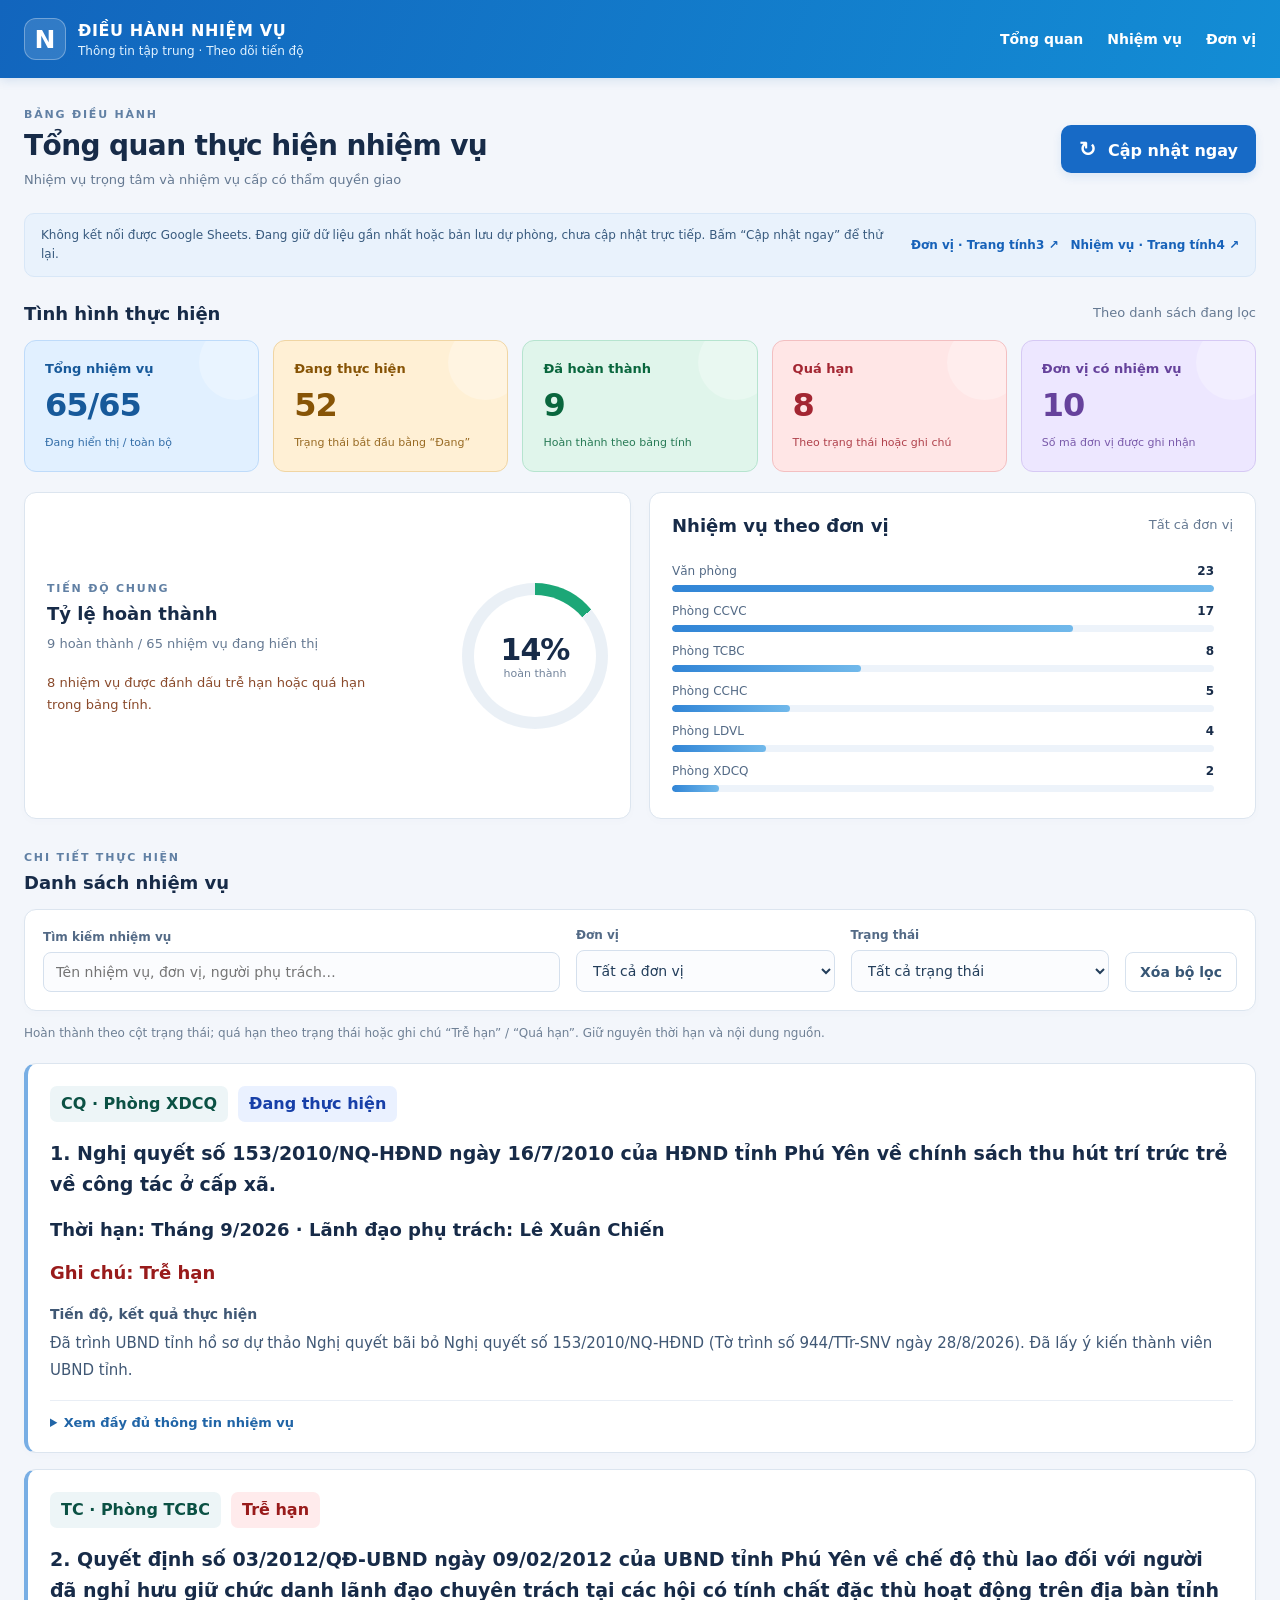
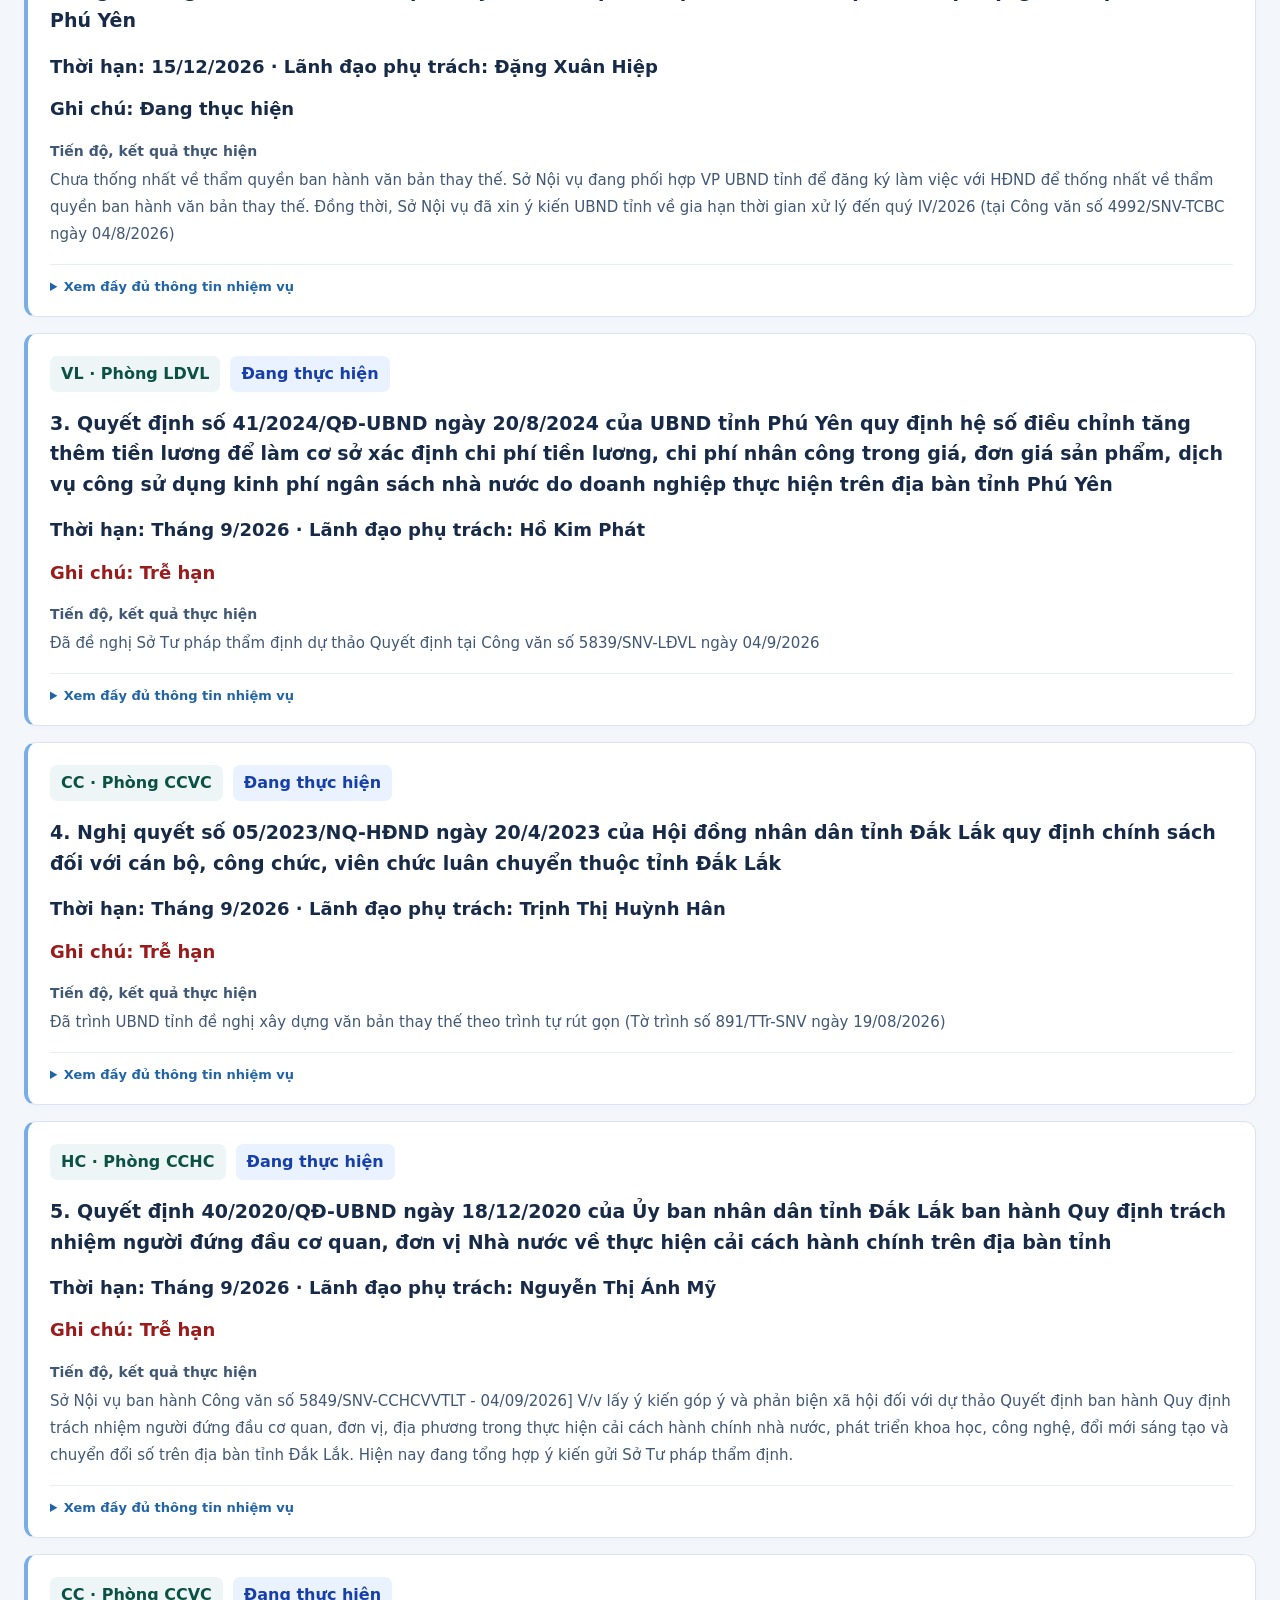
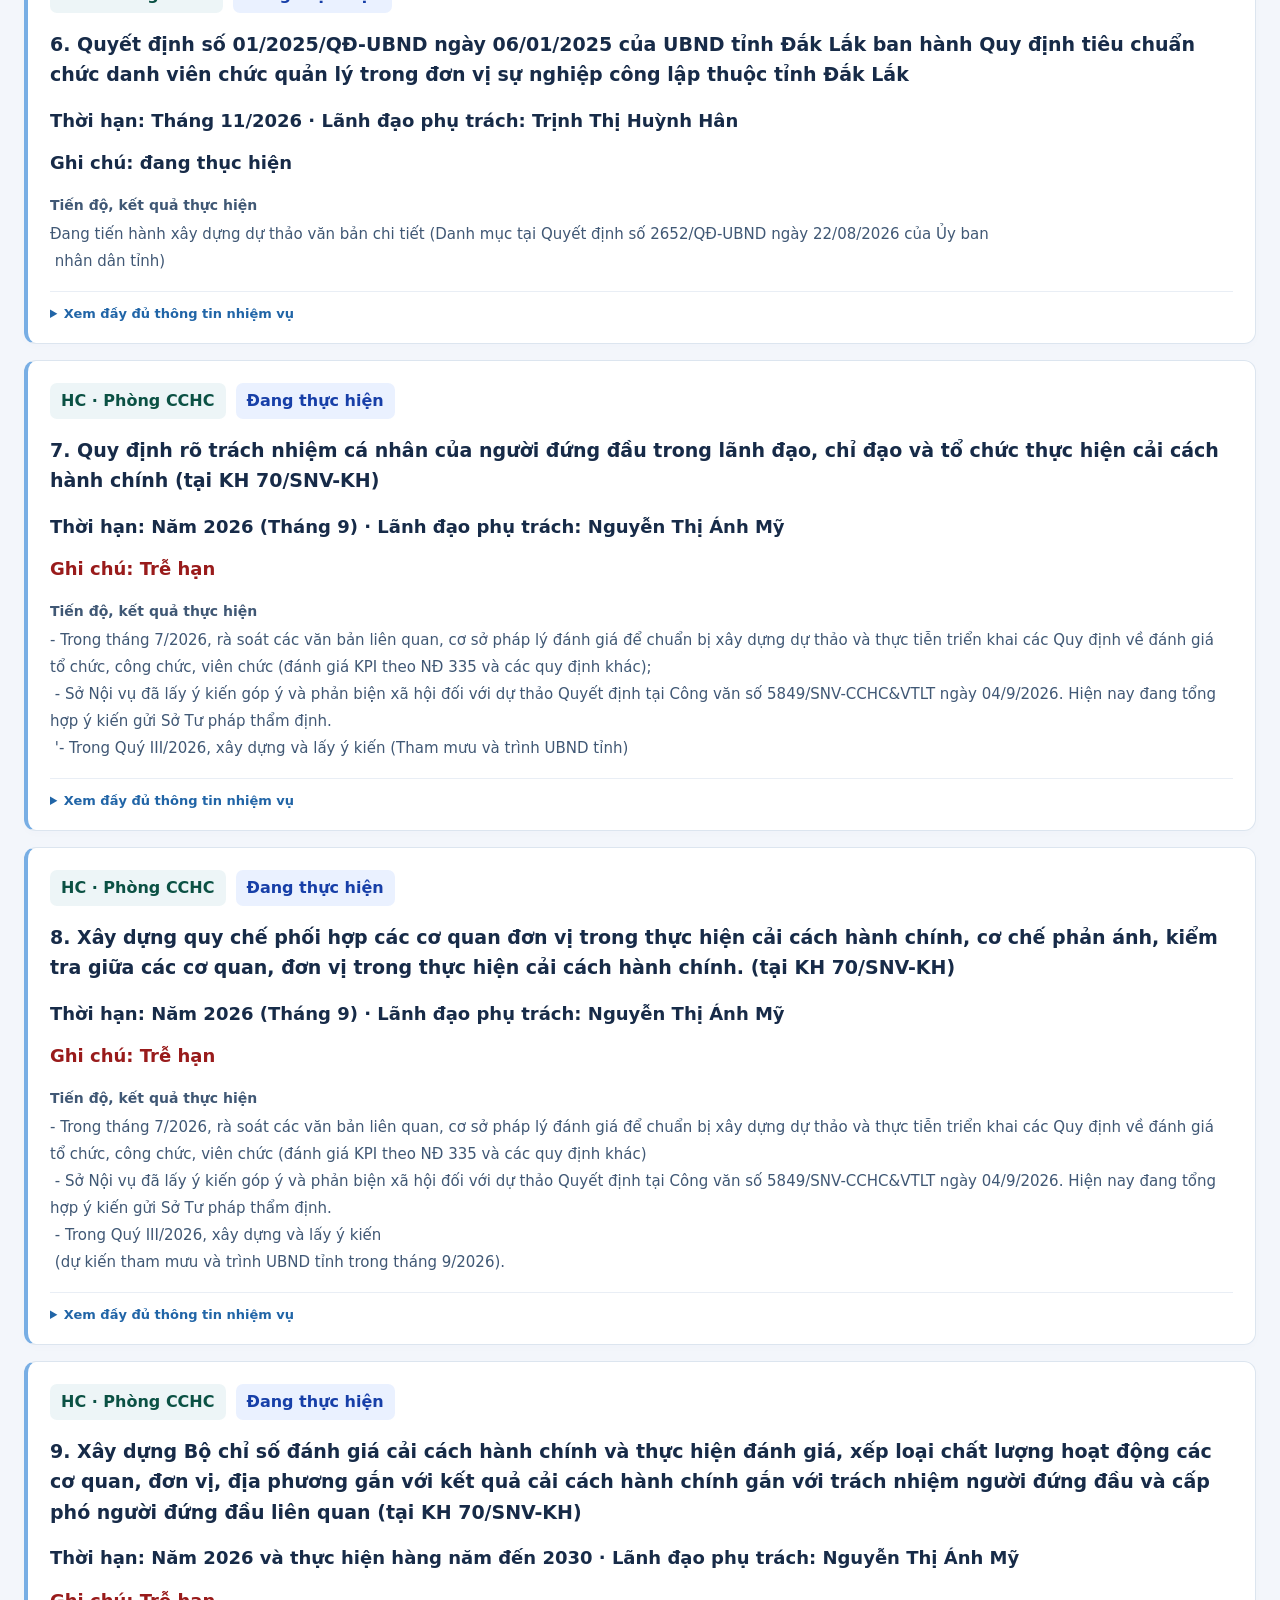
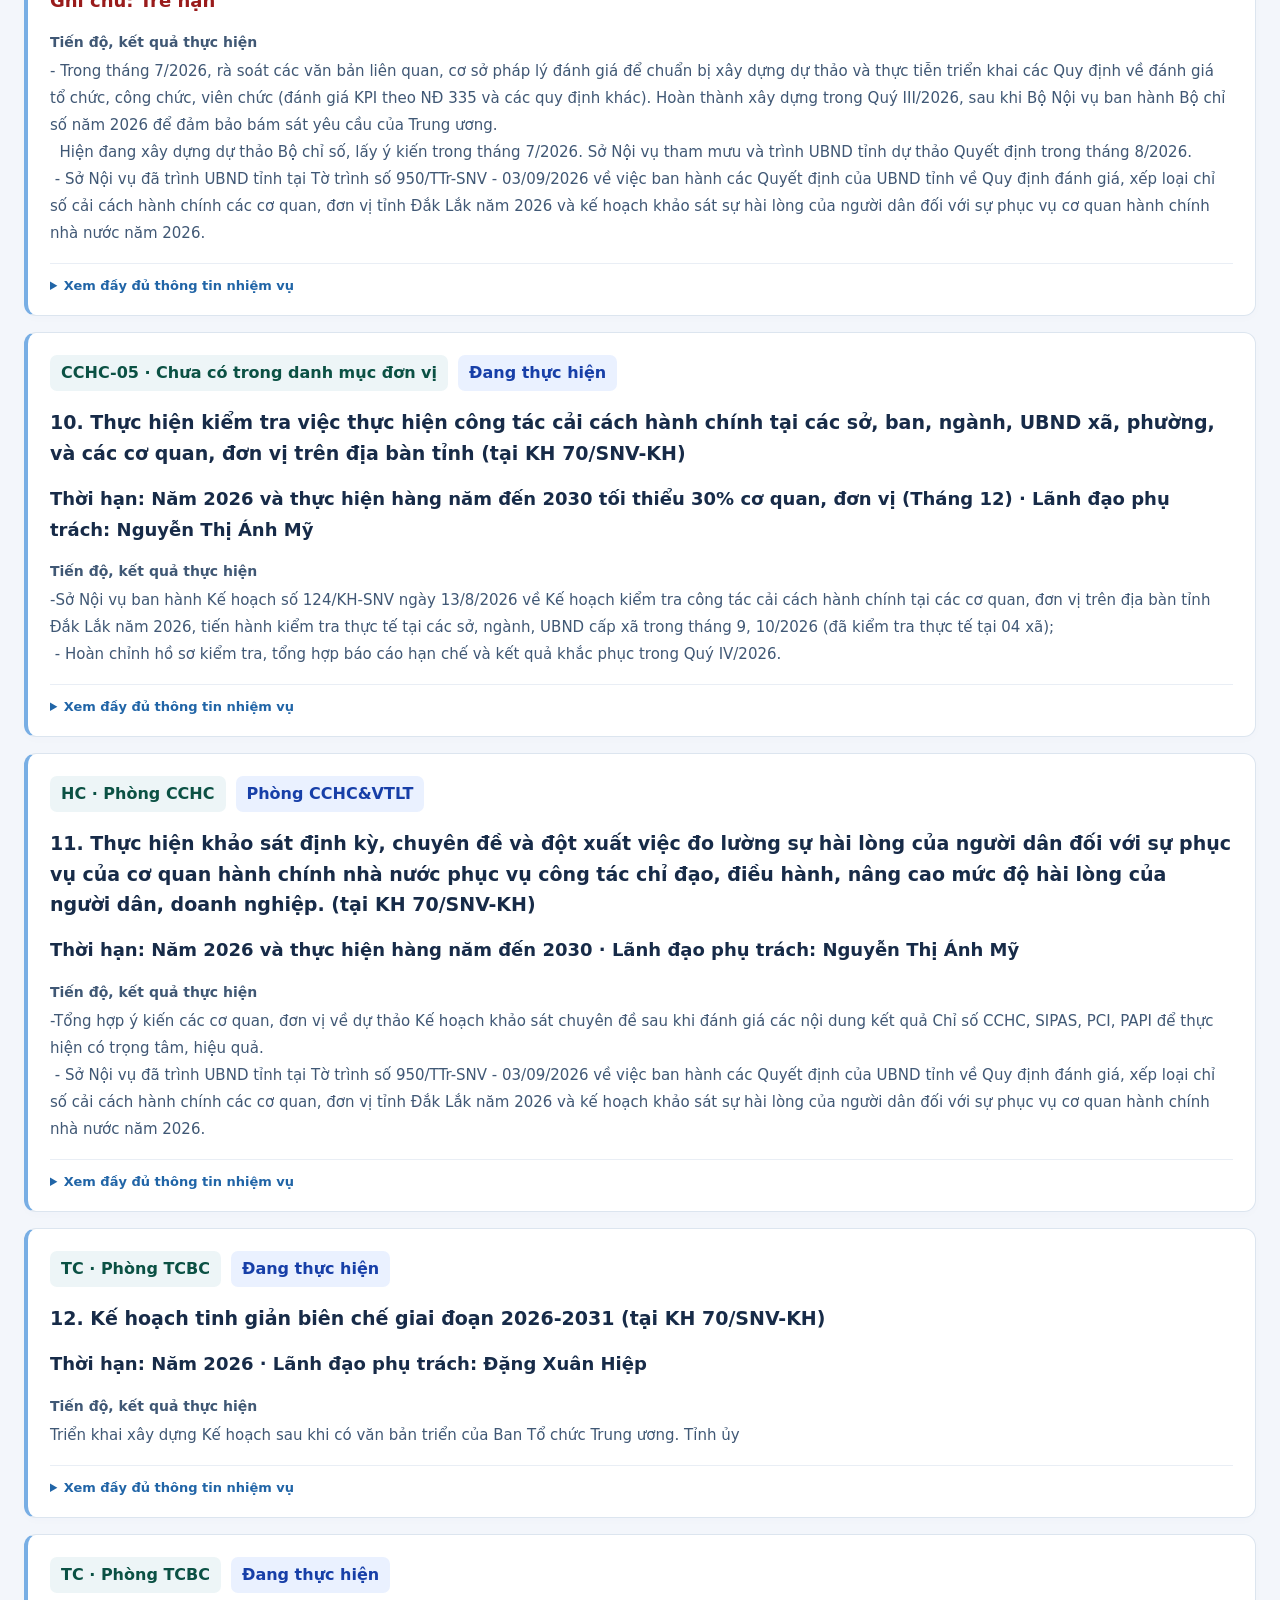
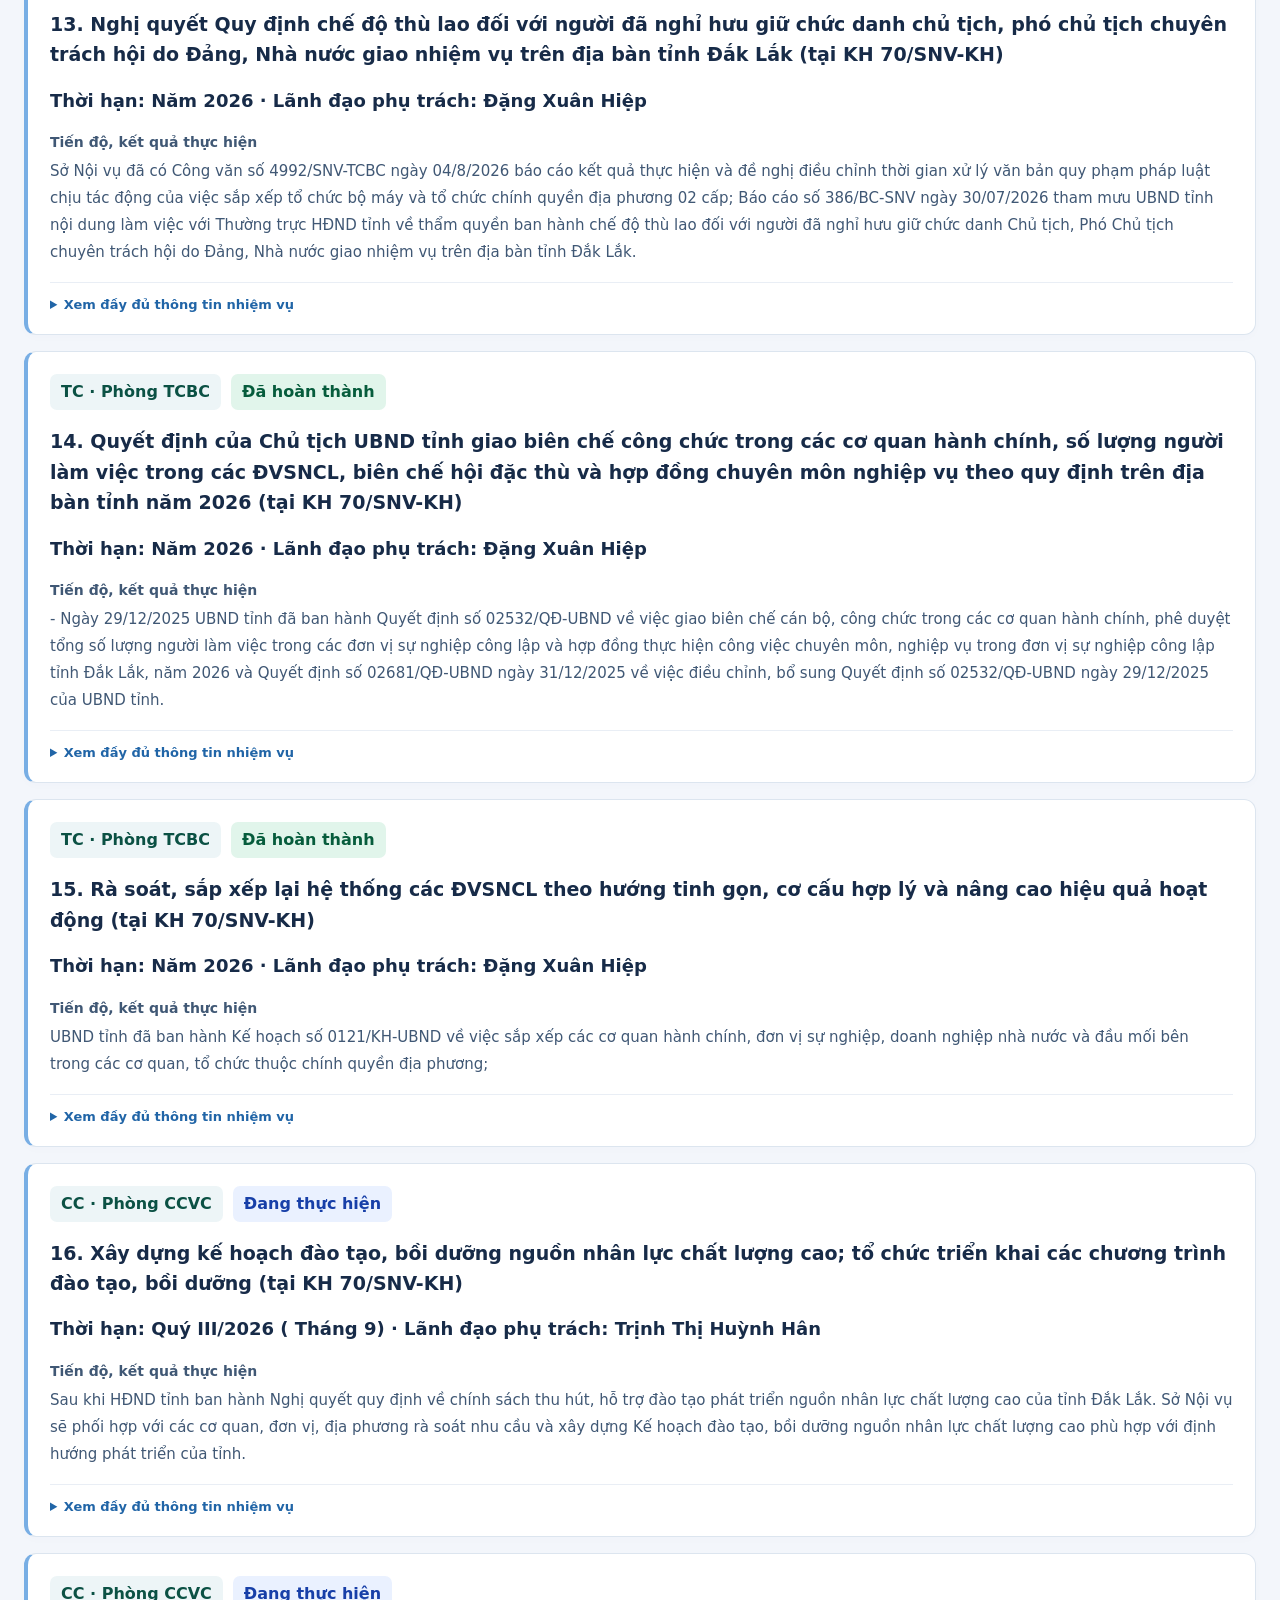
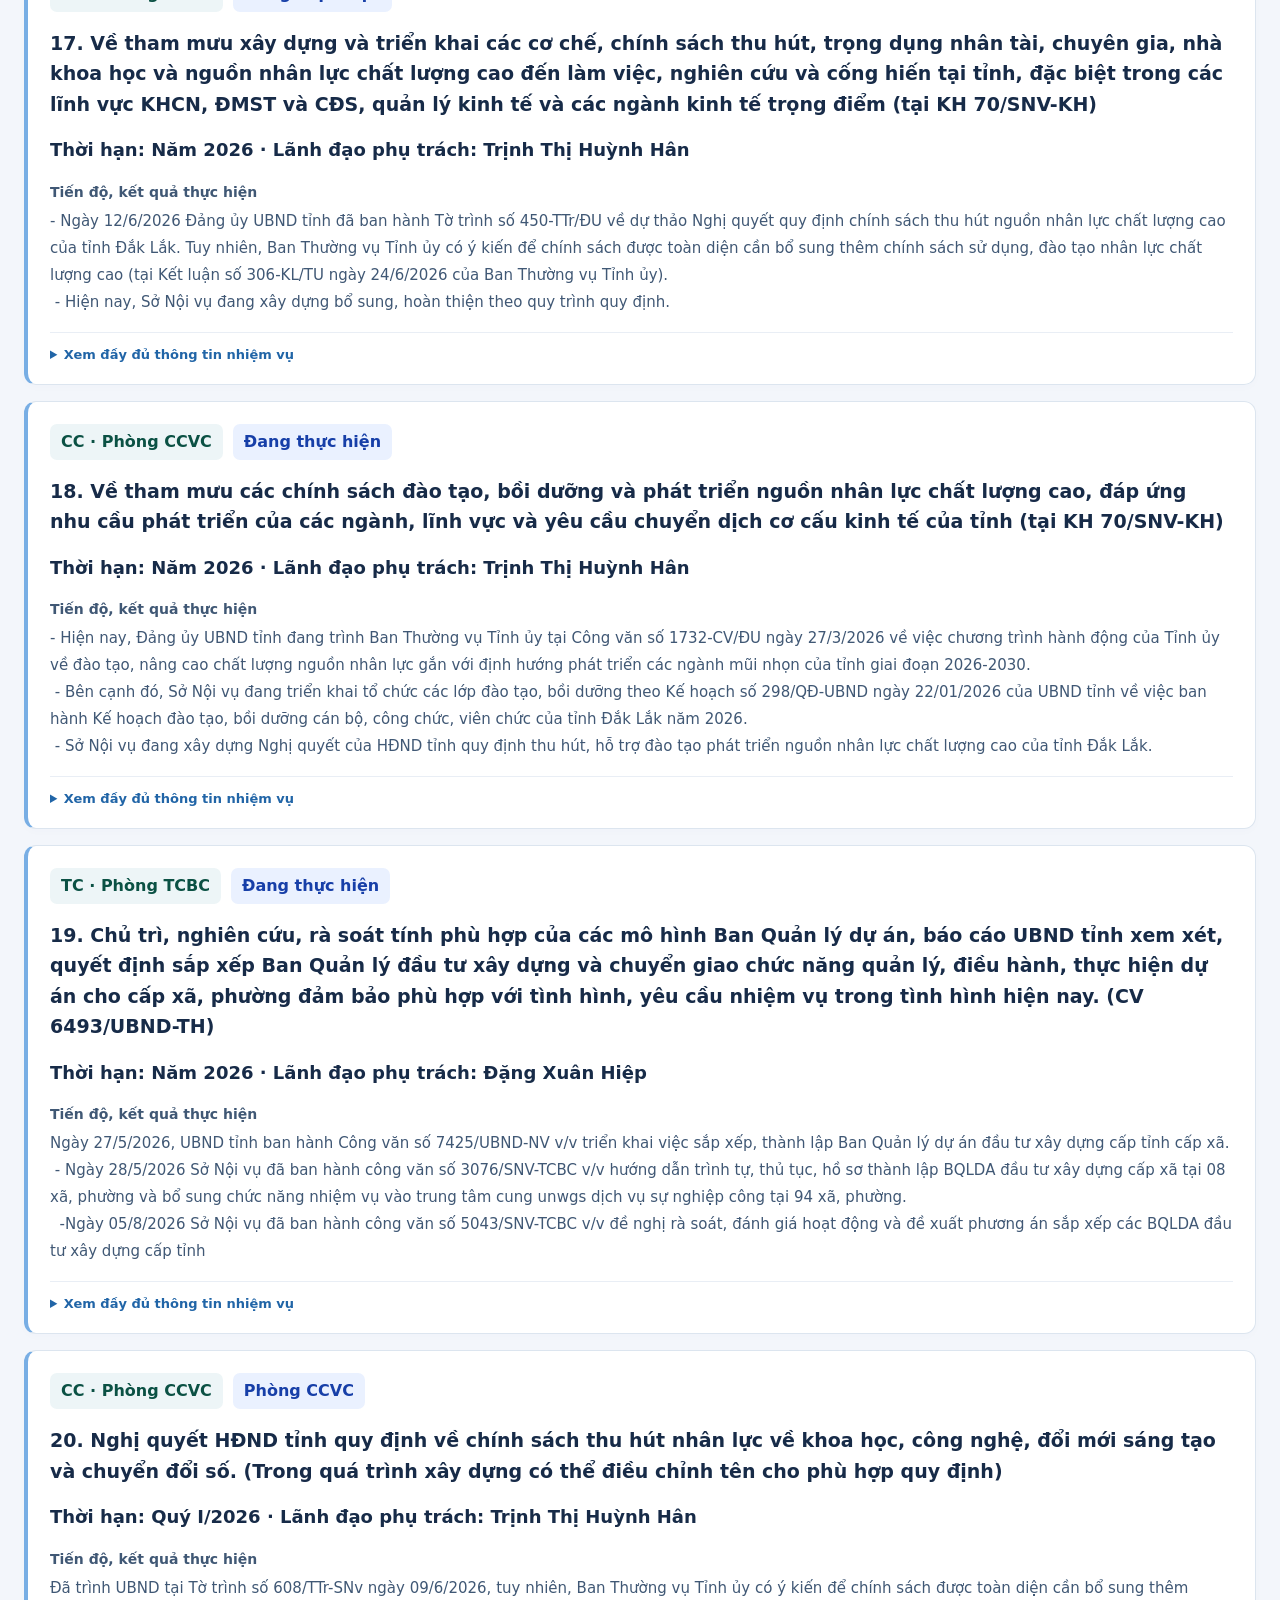
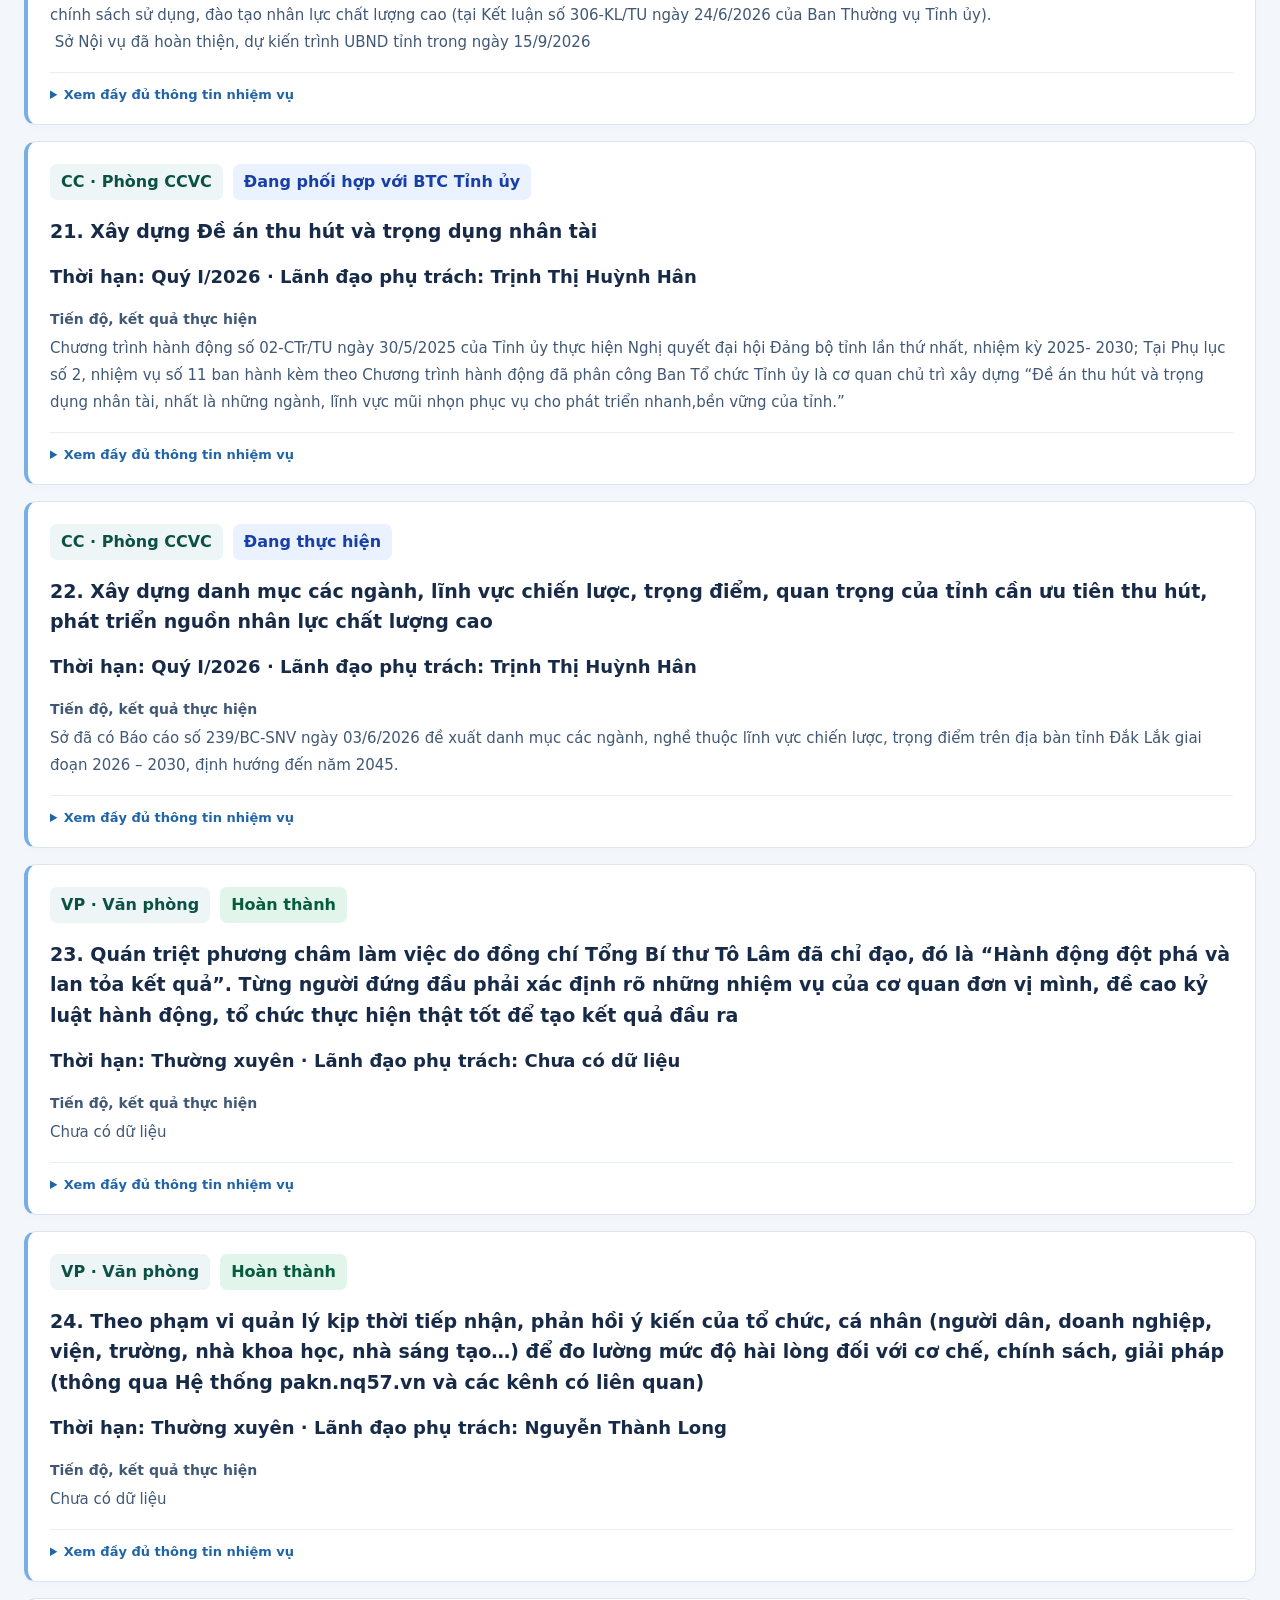
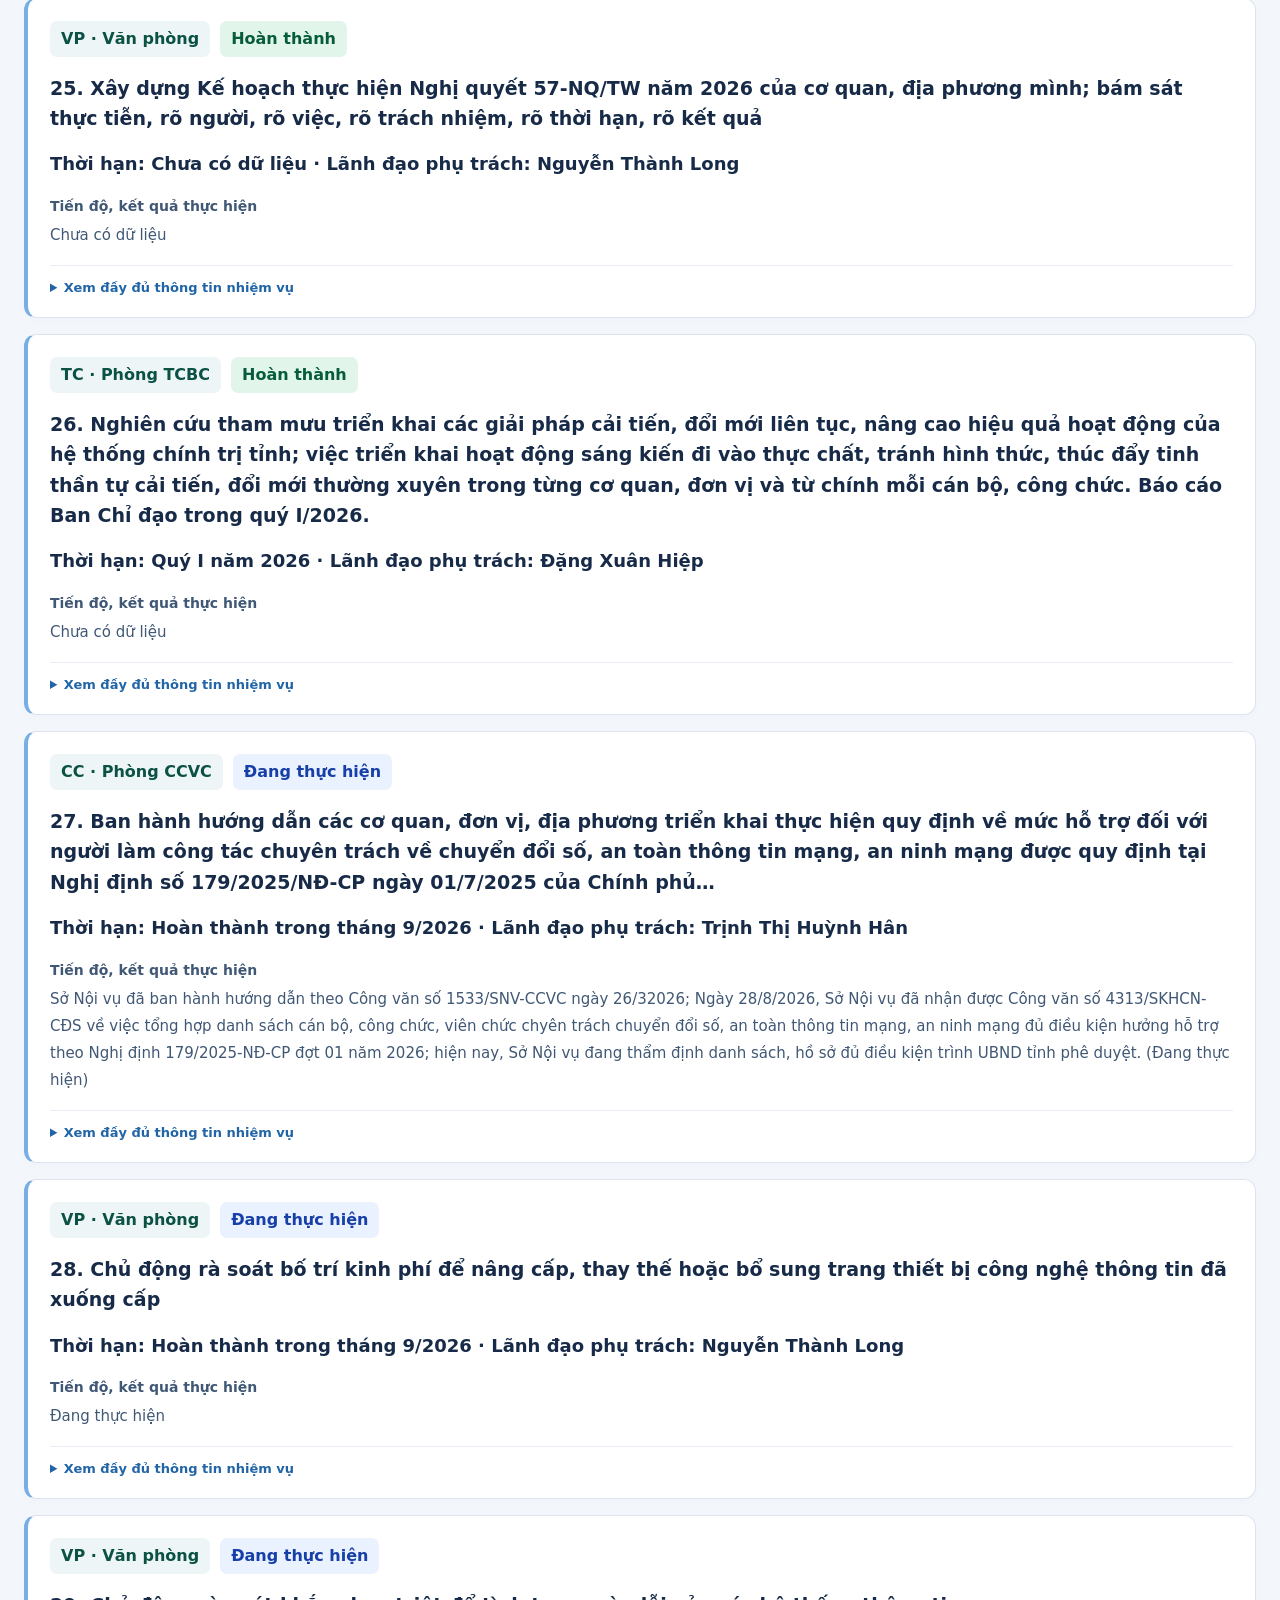
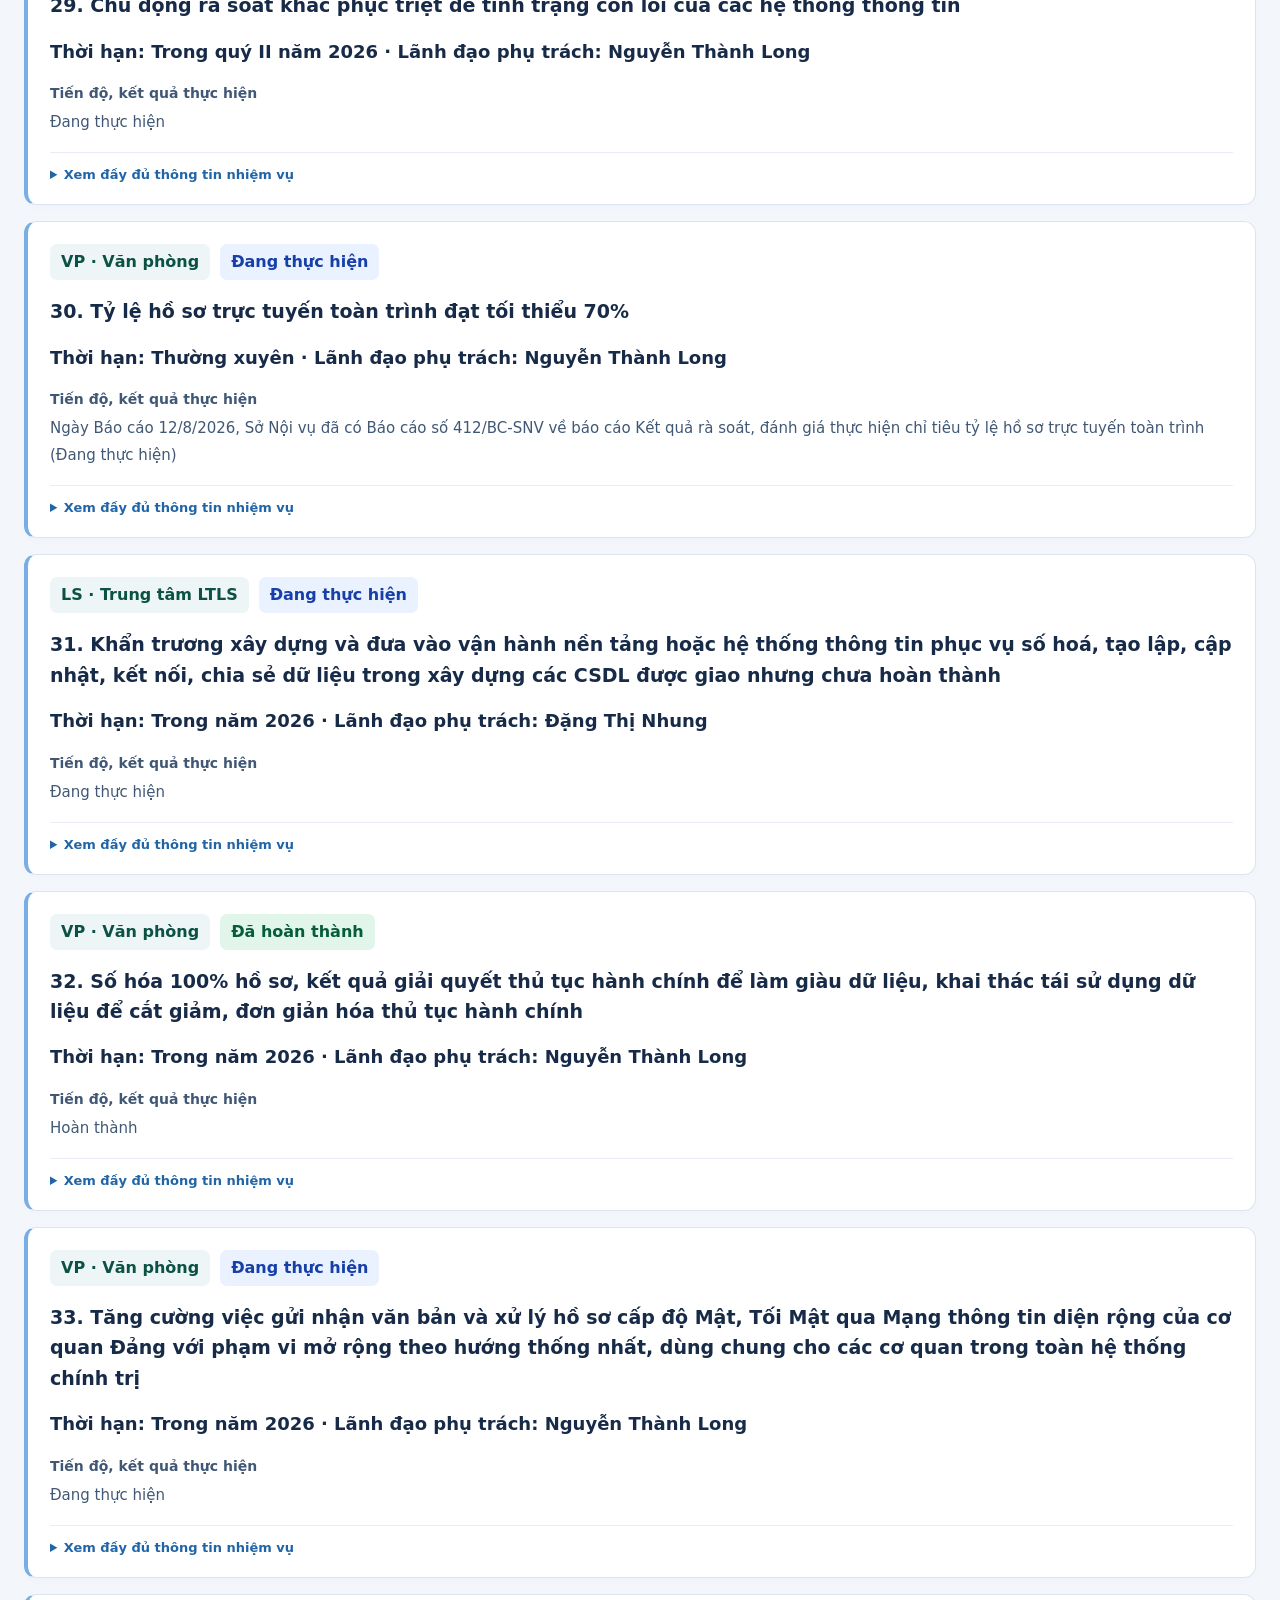
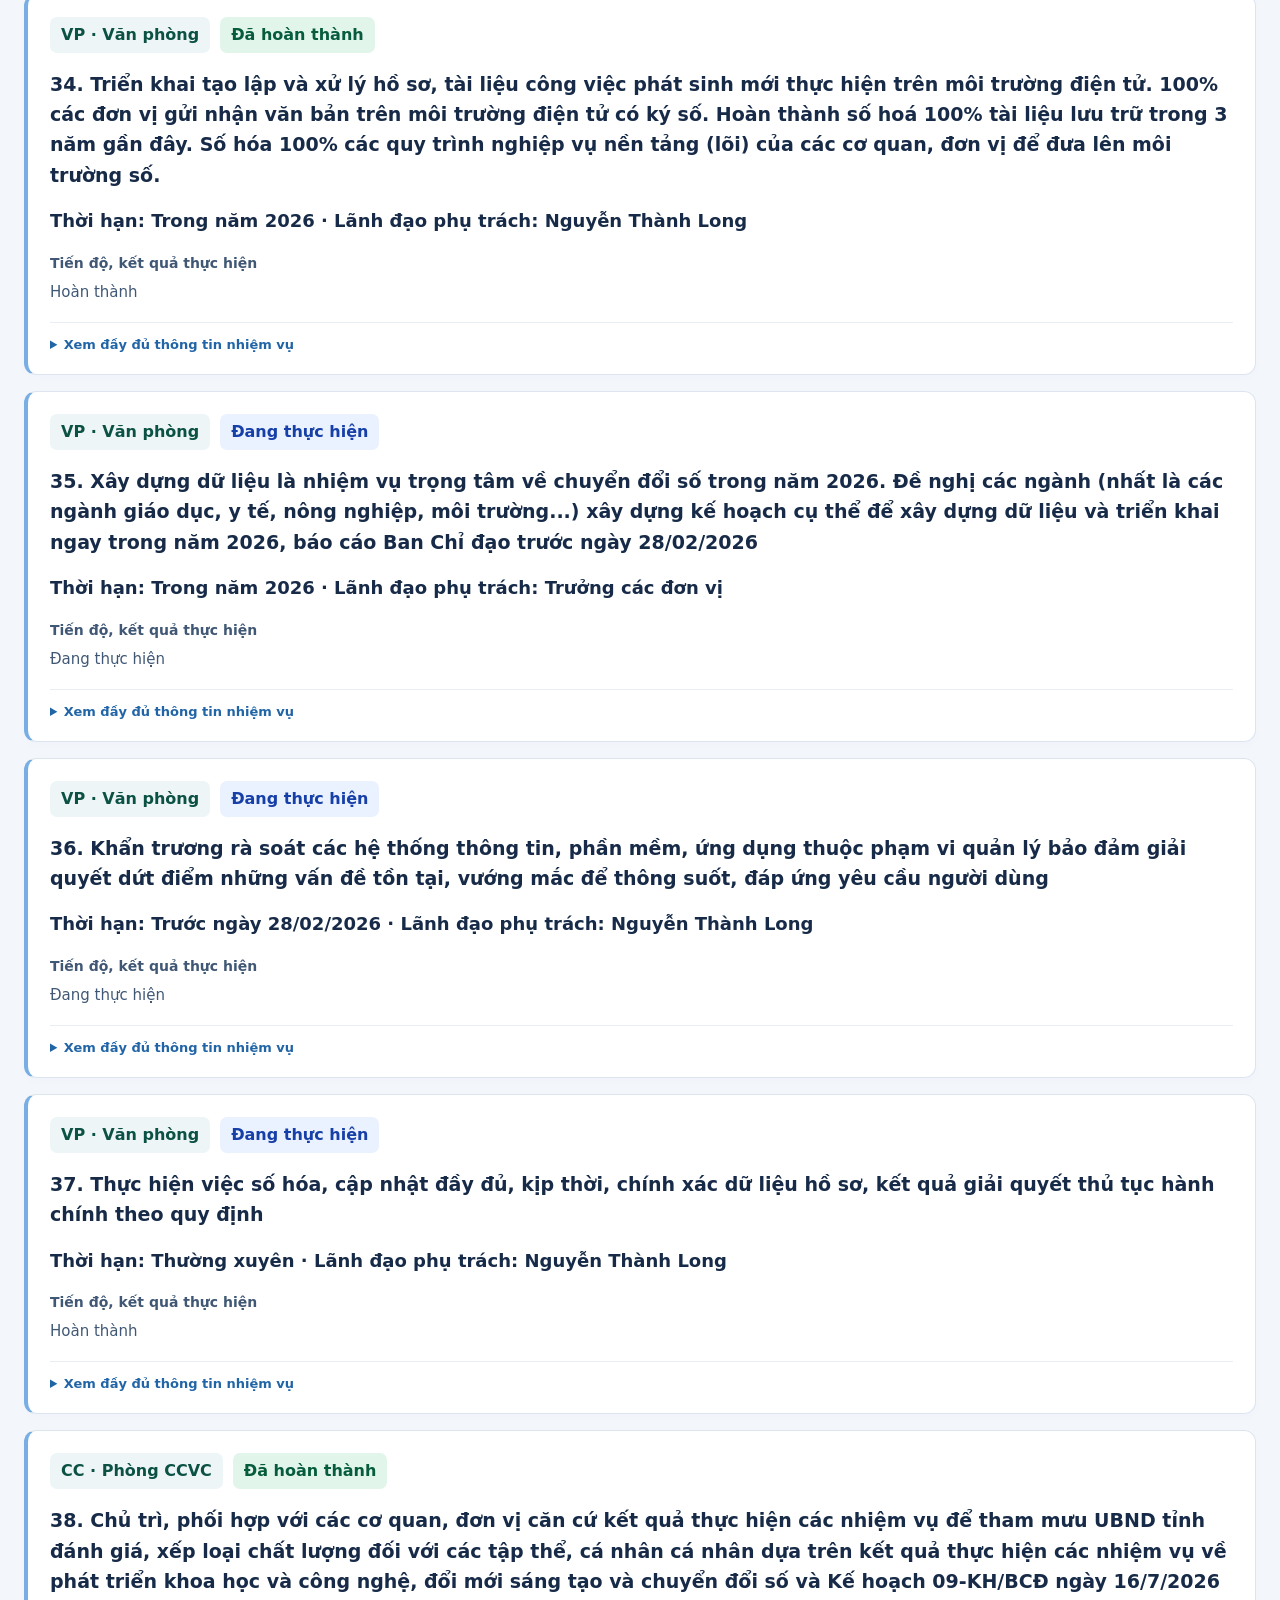
==== commit 84da9786: "Reorder task metrics and show all units in scrollable chart" ====
--- a/index.html
+++ b/index.html
@@ -1,19 +1,19 @@
 <!doctype html>
 <html lang="vi">
 <head><meta charset="utf-8"><meta name="viewport" content="width=device-width,initial-scale=1"><title>Bảng điều hành nhiệm vụ</title>
-<link rel="stylesheet" href="dashboard.css?v=2">
+<link rel="stylesheet" href="dashboard.css?v=3">
 </head><body>
 <header class="topbar"><div class="brand"><span class="brand-mark" aria-hidden="true">N</span><div><strong>ĐIỀU HÀNH NHIỆM VỤ</strong><span>Thông tin tập trung · Theo dõi tiến độ</span></div></div><nav aria-label="Điều hướng"><a href="#overview">Tổng quan</a><a href="#task-list">Nhiệm vụ</a><a href="#directory">Đơn vị</a></nav></header>
 <main>
 <div class="page-heading"><div><p class="eyebrow">BẢNG ĐIỀU HÀNH</p><h1>Tổng quan thực hiện nhiệm vụ</h1><p class="muted">Nhiệm vụ trọng tâm và nhiệm vụ cấp có thẩm quyền giao</p></div><button id="load" class="primary"><span aria-hidden="true">↻</span> Cập nhật ngay</button></div>
 <section class="source-strip" aria-label="Nguồn dữ liệu"><p id="status" role="status">Đang mở dữ liệu…</p><div class="source-links"><a href="https://docs.google.com/spreadsheets/d/1nxTlfSaB0POG4OY9zL0QmA1qa0ZIr4foaWOIghDy3ks/edit?gid=1315345358#gid=1315345358" target="_blank" rel="noopener">Đơn vị · Trang tính3 ↗</a><a href="https://docs.google.com/spreadsheets/d/1nxTlfSaB0POG4OY9zL0QmA1qa0ZIr4foaWOIghDy3ks/edit?gid=1434454130#gid=1434454130" target="_blank" rel="noopener">Nhiệm vụ · Trang tính4 ↗</a></div></section>
 <section id="overview" aria-label="Tổng quan"><div class="section-heading"><h2>Tình hình thực hiện</h2><span class="muted">Theo danh sách đang lọc</span></div>
-<div class="statistics" aria-label="Thống kê nhiệm vụ"><div class="stat total"><span class="stat-label">Tổng nhiệm vụ</span><strong id="count">—</strong><span class="stat-hint">Đang hiển thị / toàn bộ</span></div><div class="stat completed"><span class="stat-label">Đã hoàn thành</span><strong id="completed-count">—</strong><span class="stat-hint">Hoàn thành theo bảng tính</span></div><div class="stat ongoing"><span class="stat-label">Đang thực hiện</span><strong id="ongoing-count">—</strong><span class="stat-hint">Trạng thái bắt đầu bằng “Đang”</span></div><div class="stat overdue"><span class="stat-label">Quá hạn</span><strong id="overdue-count">—</strong><span class="stat-hint">Theo trạng thái hoặc ghi chú</span></div><div class="stat units-stat"><span class="stat-label">Đơn vị có nhiệm vụ</span><strong id="filtered-units">—</strong><span class="stat-hint">Số mã đơn vị được ghi nhận</span></div></div>
-<div class="overview-grid"><section class="panel completion-panel"><div><p class="eyebrow">TIẾN ĐỘ CHUNG</p><h2>Tỷ lệ hoàn thành</h2><p id="completion-caption" class="muted">Đang mở dữ liệu…</p><p id="overview-note" class="attention"></p></div><div id="completion-ring" class="completion-ring" role="img" aria-label="Tỷ lệ hoàn thành, số liệu được hiển thị ở bên cạnh"><strong id="completion-percent">—</strong><span>hoàn thành</span></div></section><section class="panel"><div class="section-heading"><h2>Nhiệm vụ theo đơn vị</h2><span class="muted">Top 5</span></div><div id="unit-bars"></div></section></div>
+<div class="statistics" aria-label="Thống kê nhiệm vụ"><div class="stat total"><span class="stat-label">Tổng nhiệm vụ</span><strong id="count">—</strong><span class="stat-hint">Đang hiển thị / toàn bộ</span></div><div class="stat ongoing"><span class="stat-label">Đang thực hiện</span><strong id="ongoing-count">—</strong><span class="stat-hint">Trạng thái bắt đầu bằng “Đang”</span></div><div class="stat completed"><span class="stat-label">Đã hoàn thành</span><strong id="completed-count">—</strong><span class="stat-hint">Hoàn thành theo bảng tính</span></div><div class="stat overdue"><span class="stat-label">Quá hạn</span><strong id="overdue-count">—</strong><span class="stat-hint">Theo trạng thái hoặc ghi chú</span></div><div class="stat units-stat"><span class="stat-label">Đơn vị có nhiệm vụ</span><strong id="filtered-units">—</strong><span class="stat-hint">Số mã đơn vị được ghi nhận</span></div></div>
+<div class="overview-grid"><section class="panel completion-panel"><div><p class="eyebrow">TIẾN ĐỘ CHUNG</p><h2>Tỷ lệ hoàn thành</h2><p id="completion-caption" class="muted">Đang mở dữ liệu…</p><p id="overview-note" class="attention"></p></div><div id="completion-ring" class="completion-ring" role="img" aria-label="Tỷ lệ hoàn thành, số liệu được hiển thị ở bên cạnh"><strong id="completion-percent">—</strong><span>hoàn thành</span></div></section><section class="panel"><div class="section-heading"><h2>Nhiệm vụ theo đơn vị</h2><span class="muted">Tất cả đơn vị</span></div><div id="unit-bars" tabindex="0" role="region" aria-label="Nhiệm vụ theo tất cả đơn vị, cuộn để xem thêm"></div></section></div>
 </section>
 <section id="task-list"><div class="section-heading"><div><p class="eyebrow">CHI TIẾT THỰC HIỆN</p><h2>Danh sách nhiệm vụ</h2></div></div>
 <div class="panel filter-panel"><div class="search-field"><label for="search">Tìm kiếm nhiệm vụ</label><input id="search" type="search" placeholder="Tên nhiệm vụ, đơn vị, người phụ trách…"></div><div><label for="group">Đơn vị</label><select id="group"><option value="">Tất cả đơn vị</option></select></div><div><label for="state">Trạng thái</label><select id="state"><option value="">Tất cả trạng thái</option></select></div><button id="reset" class="secondary">Xóa bộ lọc</button></div>
 <p class="data-note">Hoàn thành theo cột trạng thái; quá hạn theo trạng thái hoặc ghi chú “Trễ hạn” / “Quá hạn”. Giữ nguyên thời hạn và nội dung nguồn.</p><p id="sheet-title" hidden></p><p id="empty" class="panel empty" hidden>Không có nhiệm vụ phù hợp. Hãy thử từ khóa khác hoặc xóa bộ lọc.</p><section class="cards" id="cards" aria-label="Danh sách nhiệm vụ"></section></section>
 <section id="directory" class="panel directory"><div class="section-heading"><h2>Danh mục đơn vị</h2><span class="directory-count"><span id="unit-count">0</span> đơn vị</span></div><div class="table-wrap"><table><thead><tr><th>Mã đơn vị</th><th>Tên đơn vị</th><th>Người phụ trách</th><th>Gmail</th><th>SĐT</th></tr></thead><tbody id="units"></tbody></table></div></section>
 <footer>Dữ liệu được lưu trong trình duyệt. Bấm “Cập nhật ngay” để đọc bản mới từ Google Sheets.</footer>
-</main><script src="app.js?v=03f68b738f84"></script></body></html>
+</main><script src="app.js?v=608460a34e20"></script></body></html>
--- a/dashboard.css
+++ b/dashboard.css
@@ -1 +1,3 @@
 *{box-sizing:border-box}html{scroll-behavior:smooth;scroll-padding-top:24px}body{margin:0;background:#f3f6fb;color:#172b48;font:16px system-ui,-apple-system,BlinkMacSystemFont,"Segoe UI",sans-serif}a{color:#1762b9;text-decoration:none}a:hover{text-decoration:underline}button,input,select{font:inherit}button{cursor:pointer}button:disabled{opacity:.6;cursor:wait}button:focus-visible,a:focus-visible,input:focus-visible,select:focus-visible,summary:focus-visible{outline:3px solid #73b7ff;outline-offset:3px}.topbar{background:linear-gradient(110deg,#1265bd,#138dd5);color:white;padding:18px max(24px,calc((100vw - 1360px)/2));display:flex;align-items:center;justify-content:space-between;gap:24px;box-shadow:0 2px 10px #185ca325}.brand{display:flex;gap:12px;align-items:center}.brand-mark{display:grid;place-items:center;width:42px;height:42px;border-radius:12px;background:#ffffff22;border:1px solid #ffffff50;font-size:25px;font-weight:800}.brand strong{font-size:16px;letter-spacing:.6px}.brand span:not(.brand-mark){display:block;font-size:12px;margin-top:4px;color:#e1f2ff}nav{display:flex;gap:24px}nav a{color:white;font-size:14px;font-weight:600}main{max-width:1408px;margin:auto;padding:30px 24px}.page-heading{display:flex;justify-content:space-between;align-items:center;gap:20px;margin-bottom:22px}h1{font-size:28px;letter-spacing:-.6px;margin:5px 0 8px}h2{font-size:18px;margin:0}h3{font-size:19px;line-height:1.6;margin:16px 0}h4{font-size:14px;margin:18px 0 8px;color:#405875}.eyebrow{font-size:11px;font-weight:800;letter-spacing:1.8px;color:#6180a4;margin:0 0 8px}.muted{color:#657992;font-size:13px;line-height:1.6;margin:0}.primary{border:0;background:#176ac6;color:white;border-radius:10px;padding:12px 18px;font-weight:700;white-space:nowrap;box-shadow:0 4px 10px #176ac61c}.primary span{font-size:21px;margin-right:6px}.secondary{border:1px solid #d7e2ee;background:white;color:#385776;border-radius:8px;padding:11px 14px;font-size:14px;font-weight:600}.source-strip{background:#e9f2fc;border:1px solid #d8e7f7;border-radius:10px;padding:12px 16px;display:flex;gap:12px;align-items:center;justify-content:space-between;margin-bottom:26px}.source-strip p{font-size:12px;line-height:1.6;margin:0;color:#385a7e}.source-links{display:flex;flex-wrap:wrap;gap:12px;font-size:12px;font-weight:600;flex-shrink:0}.section-heading{display:flex;justify-content:space-between;align-items:center;gap:16px;margin-bottom:16px}.statistics{display:grid;grid-template-columns:repeat(5,minmax(0,1fr));gap:14px;margin-bottom:20px}.stat{padding:20px;border:1px solid;border-radius:12px;display:flex;flex-direction:column;gap:10px;position:relative;overflow:hidden}.stat:after{content:"";position:absolute;right:-16px;top:-16px;width:75px;height:75px;border-radius:50%;background:#ffffff45}.stat-label{font-size:13px;font-weight:700}.stat strong{font-size:32px;letter-spacing:-1px;line-height:1.2}.stat-hint{font-size:11px;line-height:1.5;opacity:.85}.total{background:#e1f0ff;border-color:#bedbfa;color:#17599a}.completed{background:#e0f5eb;border-color:#b6e4cf;color:#09663d}.ongoing{background:#fff0d5;border-color:#f0d5a3;color:#875406}.overdue{background:#ffe6e6;border-color:#f3bfc1;color:#a32632}.units-stat{background:#ede7ff;border-color:#d6c9f4;color:#66429c}.panel{background:white;border:1px solid #dce5ef;border-radius:12px;padding:22px;box-shadow:0 3px 8px #28436c04}.overview-grid{display:grid;grid-template-columns:1fr 1fr;gap:18px;margin-bottom:32px}.completion-panel{display:flex;justify-content:space-between;align-items:center;gap:24px}.completion-panel h2{margin-bottom:10px}.attention{font-size:13px;line-height:1.7;color:#8a4a2b;margin-top:18px;max-width:320px}.completion-ring{--completion:0%;background:conic-gradient(#1ca777 var(--completion),#eaf0f6 0);border-radius:50%;width:146px;height:146px;flex-shrink:0;display:flex;flex-direction:column;align-items:center;justify-content:center;position:relative}.completion-ring:before{content:"";position:absolute;inset:12px;background:white;border-radius:50%}.completion-ring>*{position:relative}.completion-ring strong{font-size:30px;letter-spacing:-1px}.completion-ring span{font-size:11px;color:#73849b}.bar-item{margin:12px 0}.bar-label{display:flex;justify-content:space-between;gap:12px;font-size:12px;margin-bottom:7px}.bar-label span{color:#536a86}.bar-track{height:7px;border-radius:6px;background:#edf3fa;overflow:hidden}.bar-fill{height:100%;background:linear-gradient(90deg,#3185d6,#71b9eb);border-radius:6px}.filter-panel{display:grid;grid-template-columns:2fr 1fr 1fr auto;gap:16px;align-items:end;padding:18px;margin-bottom:12px}label{display:block;font-size:12px;font-weight:700;color:#536a86;margin-bottom:8px}input,select{width:100%;min-width:0;border:1px solid #d5e0ed;background:#fbfcfe;color:#233e5b;border-radius:8px;padding:11px 12px;font-size:14px}.data-note{font-size:12px;color:#6f8095;line-height:1.7;margin-bottom:20px}.cards{display:grid;grid-template-columns:1fr;gap:16px}article{background:white;border:1px solid #dce5ef;border-left:4px solid #78aee4;border-radius:12px;padding:22px;overflow-wrap:anywhere;box-shadow:0 3px 8px #28436c04}.tools{display:flex;gap:10px;flex-wrap:wrap}.badge{font-size:16px;font-weight:700;background:#edf5f7;color:#0b5144;padding:6px 11px;border-radius:7px;line-height:1.5}.badge.active{color:#173fa8;background:#eaf1ff}.badge.done{color:#065c3c;background:#e1f5eb}.badge.late,.task-note.late{color:#991b1b}.badge.late{background:#ffebec}.task-meta,.task-note{font-size:18px;font-weight:600;line-height:1.7;margin:12px 0}.progress{white-space:pre-wrap;line-height:1.8;font-size:15px;color:#405875;margin:0 0 16px}details{border-top:1px solid #e9eef5;padding-top:14px}summary{color:#2165a7;font-size:13px;font-weight:600;cursor:pointer}dl{display:grid;grid-template-columns:230px 1fr;gap:12px 18px;margin-top:18px;font-size:14px;line-height:1.7}dt{color:#6c809a}dd{margin:0;white-space:pre-wrap}.directory{margin-top:30px}.directory-count{font-size:12px;color:#597491;background:#edf3fa;border-radius:20px;padding:6px 12px}.table-wrap{overflow:auto}table{border-collapse:collapse;width:100%;text-align:left;font-size:14px}th{background:#f4f7fb;font-size:12px;color:#5d7390;white-space:nowrap}th,td{padding:14px 16px;border-bottom:1px solid #e8eef5}tbody tr:hover{background:#f8fbff}.empty{text-align:center;color:#657992}[hidden]{display:none!important}footer{text-align:center;font-size:12px;color:#788ca5;padding:28px 0 4px;line-height:1.7}@media(max-width:1050px){.statistics{grid-template-columns:repeat(3,1fr)}.source-strip{flex-direction:column;align-items:flex-start}.filter-panel{grid-template-columns:2fr 1fr 1fr}.filter-panel button{grid-column:1/-1;justify-self:end}}@media(max-width:700px){main{padding:24px 16px}.topbar{padding:16px;flex-wrap:wrap;gap:14px}nav{gap:20px}.brand strong{font-size:14px}.page-heading{align-items:flex-start;flex-direction:column;gap:12px}h1{font-size:25px}.statistics{grid-template-columns:repeat(2,minmax(0,1fr));gap:10px}.stat{padding:16px}.stat strong{font-size:28px}.overview-grid{grid-template-columns:1fr}.completion-panel{gap:16px}.completion-ring{width:120px;height:120px}.filter-panel{grid-template-columns:1fr 1fr}.search-field{grid-column:1/-1}.filter-panel button{justify-self:stretch}.section-heading{align-items:flex-start}.section-heading>.muted{font-size:11px}.panel,article{padding:18px}.task-meta,.task-note{font-size:17px}.source-links{flex-shrink:1}.source-strip{padding:12px}dl{grid-template-columns:1fr;gap:5px}dd{margin-bottom:12px}.attention{font-size:12px}h3{font-size:18px}}@media(prefers-reduced-motion:reduce){html{scroll-behavior:auto}}
+
+#unit-bars{max-height:244px;overflow-y:auto;overscroll-behavior:contain;scrollbar-gutter:stable;padding-right:12px}#unit-bars:focus-visible{outline:3px solid #73b7ff;outline-offset:4px}#unit-bars::-webkit-scrollbar{width:7px}#unit-bars::-webkit-scrollbar-thumb{background:#c0d2e5;border-radius:8px}
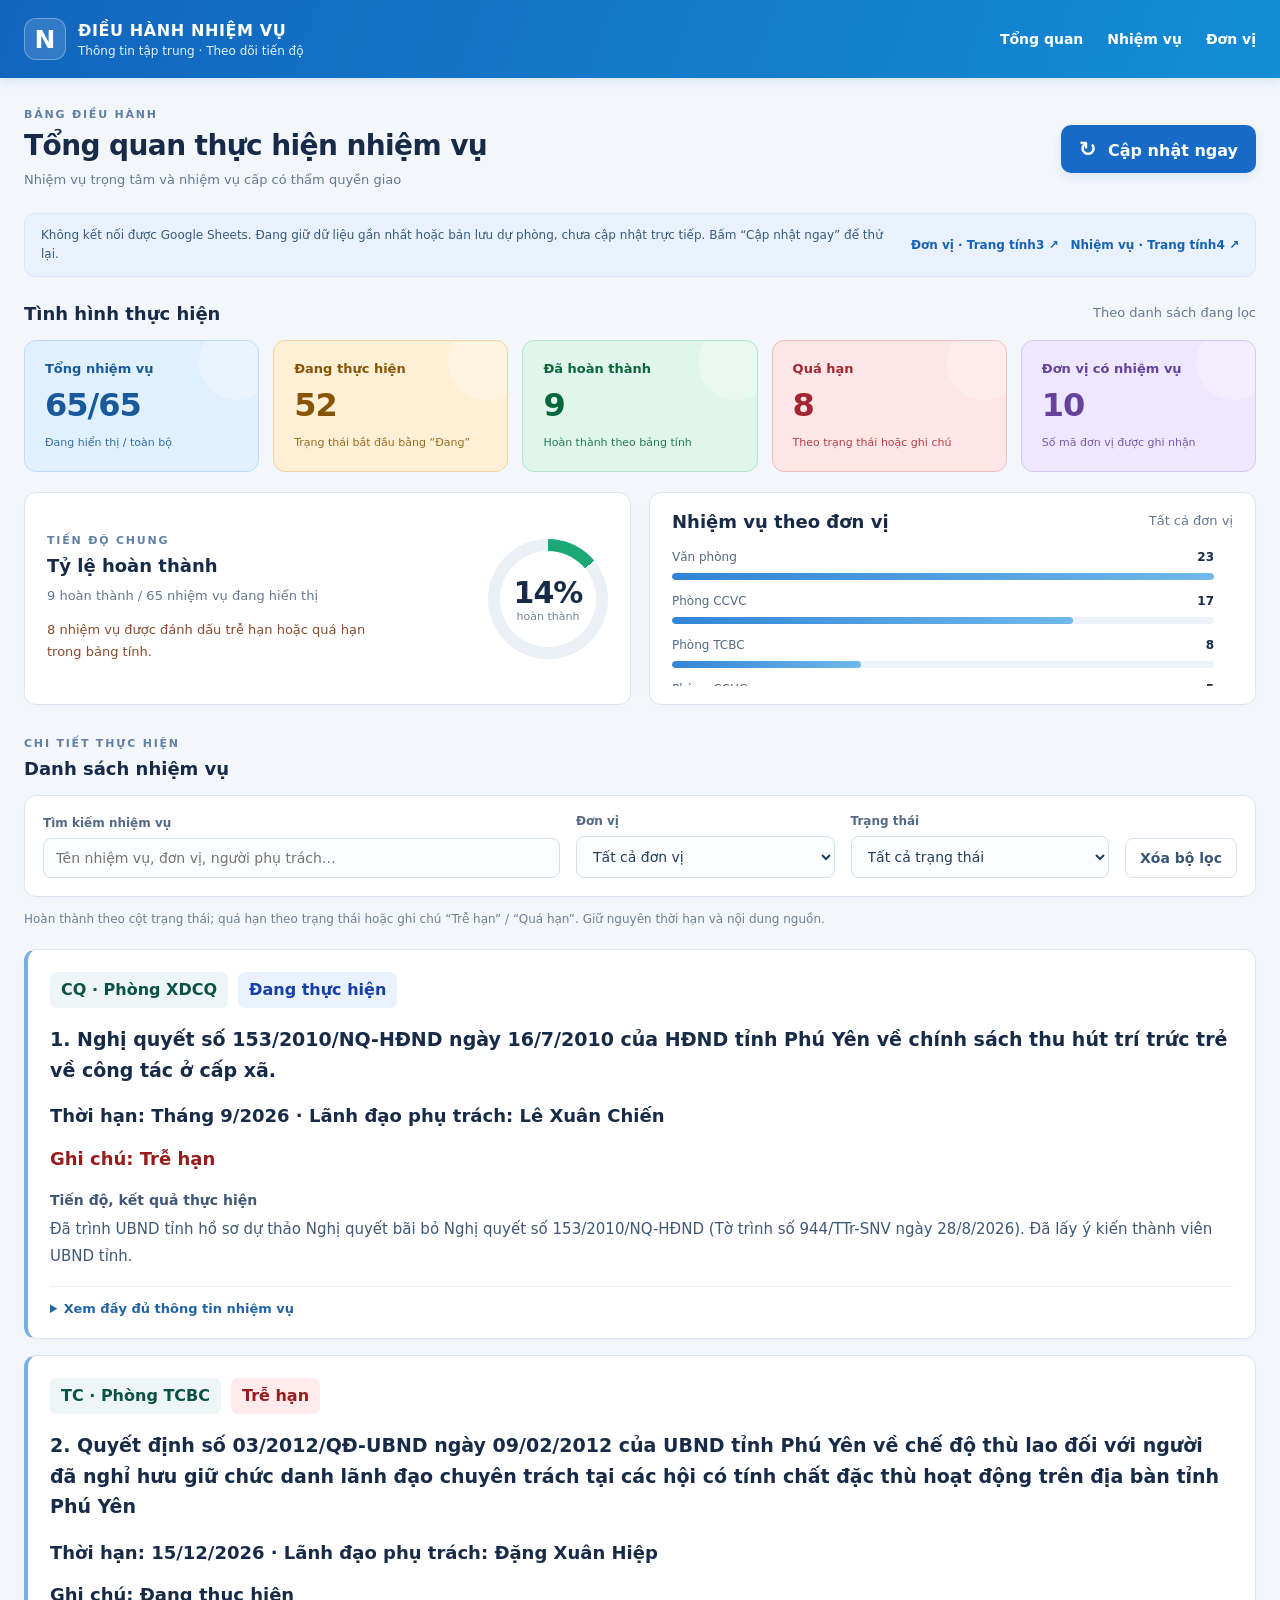
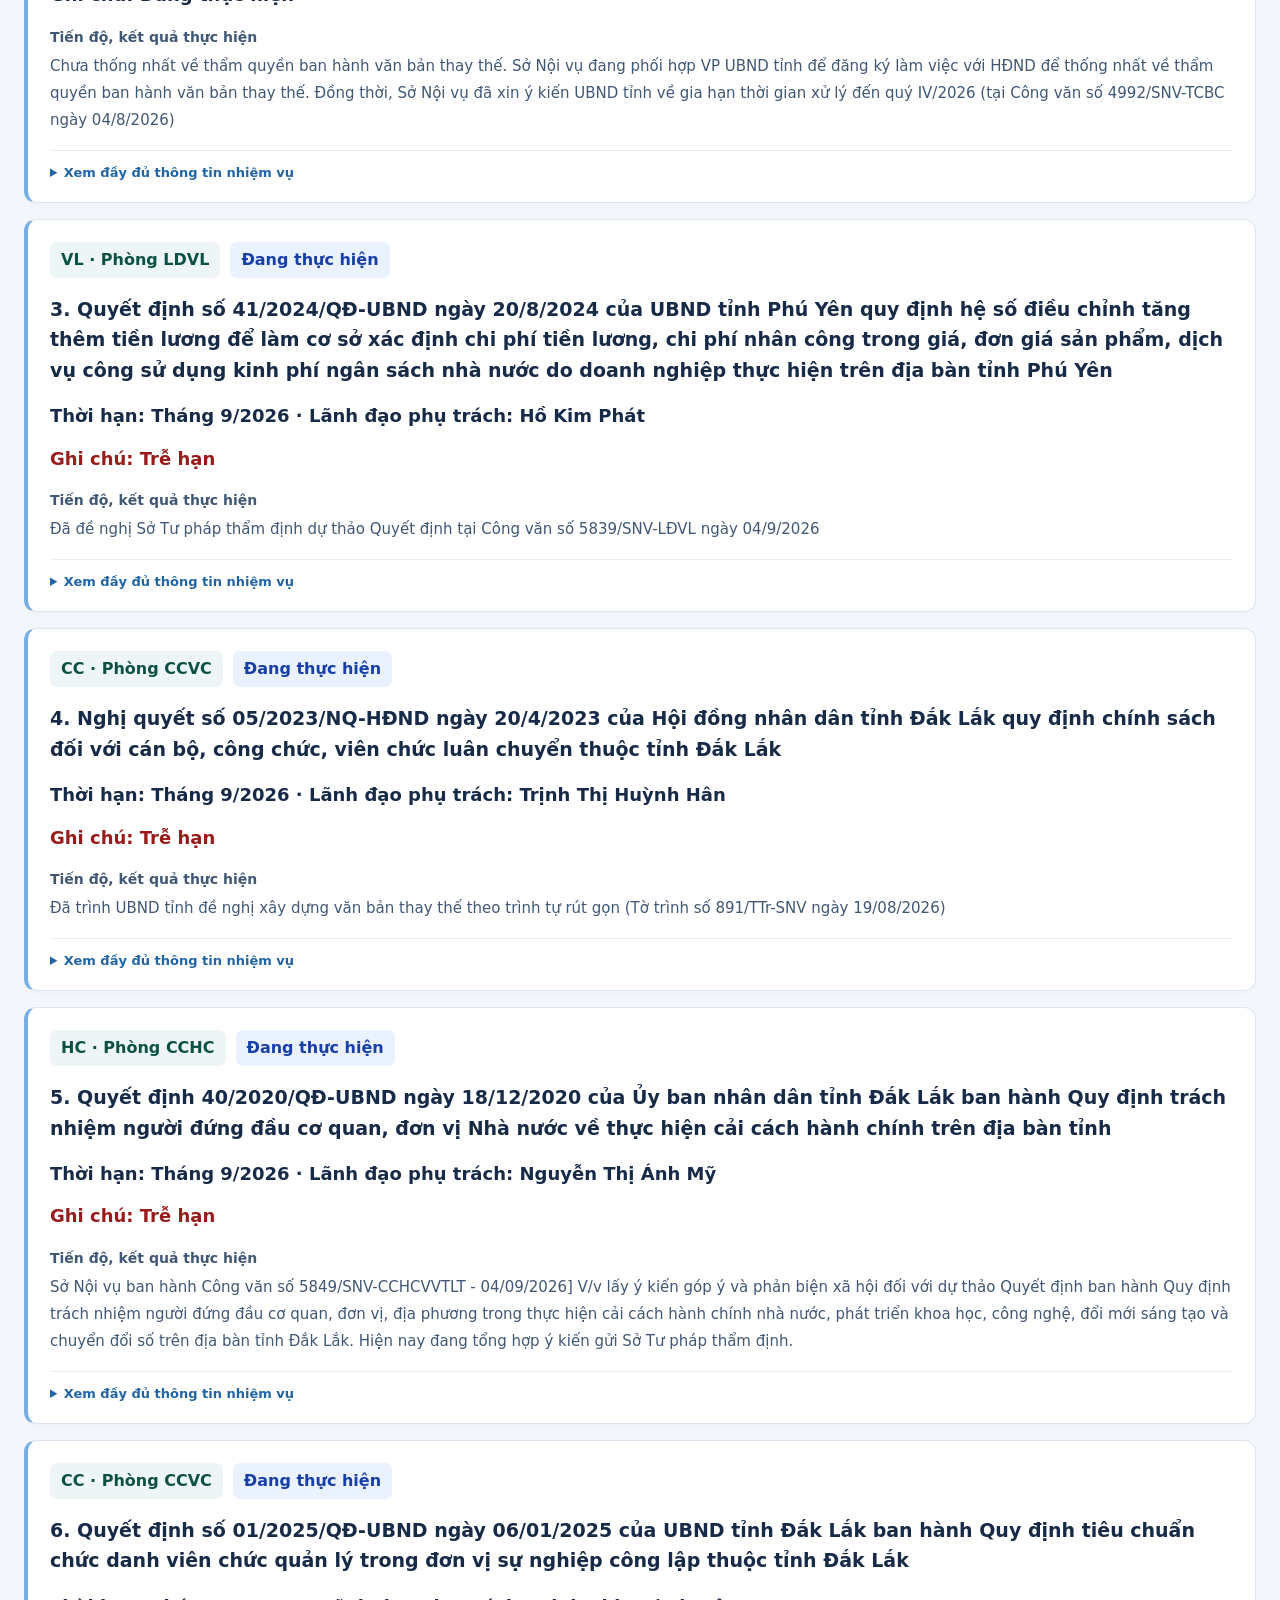
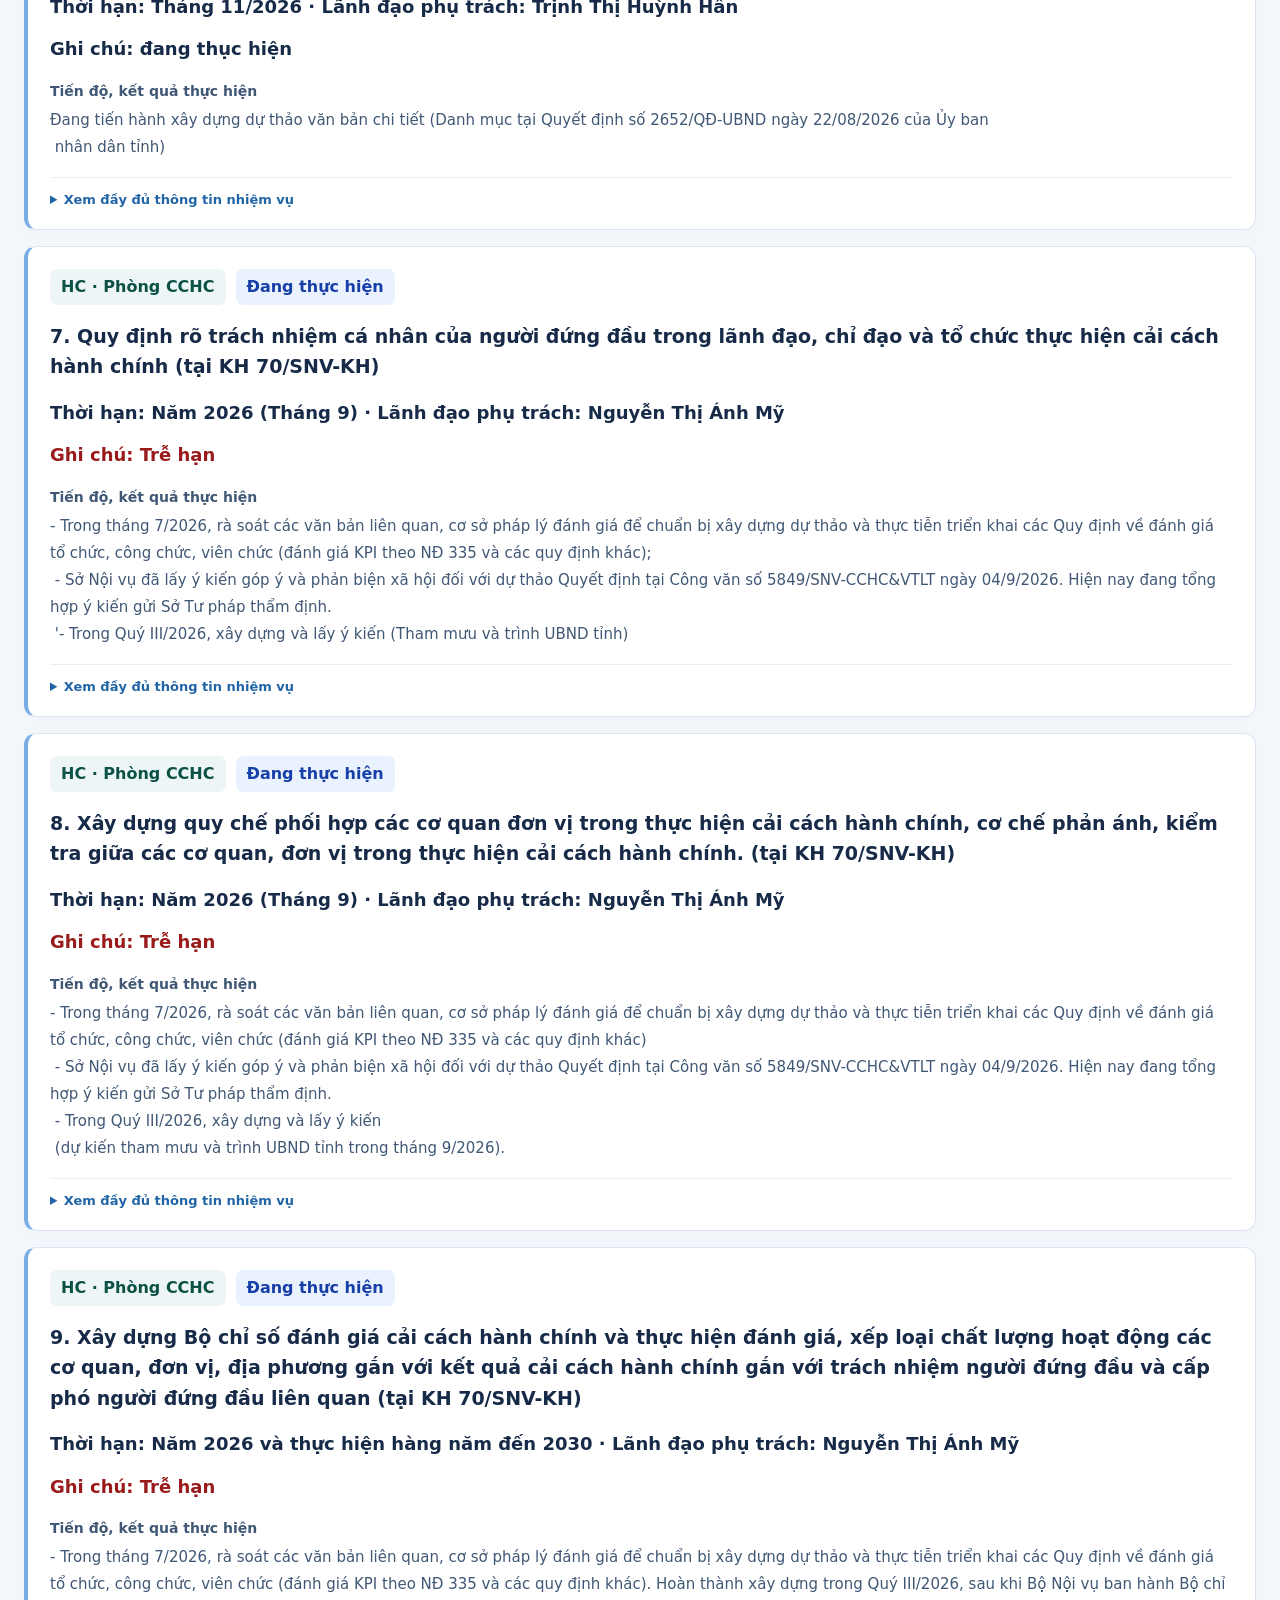
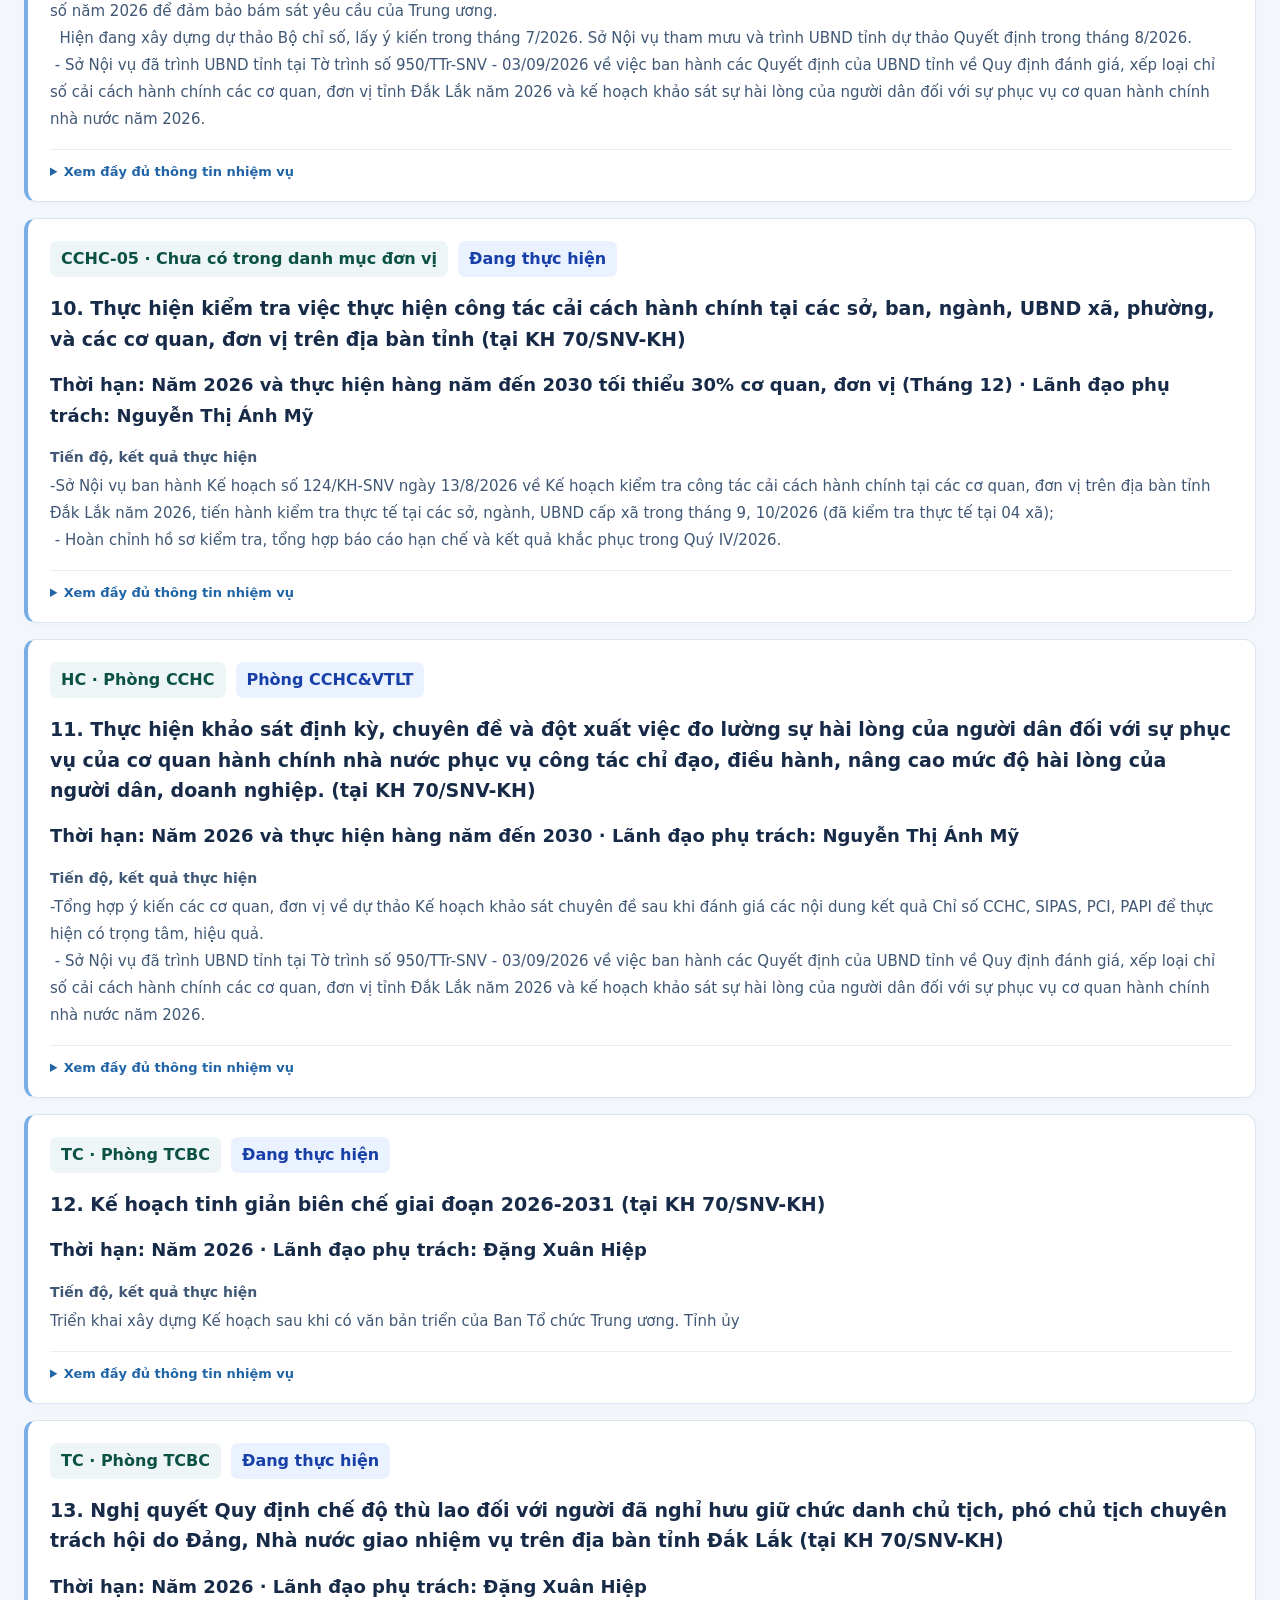
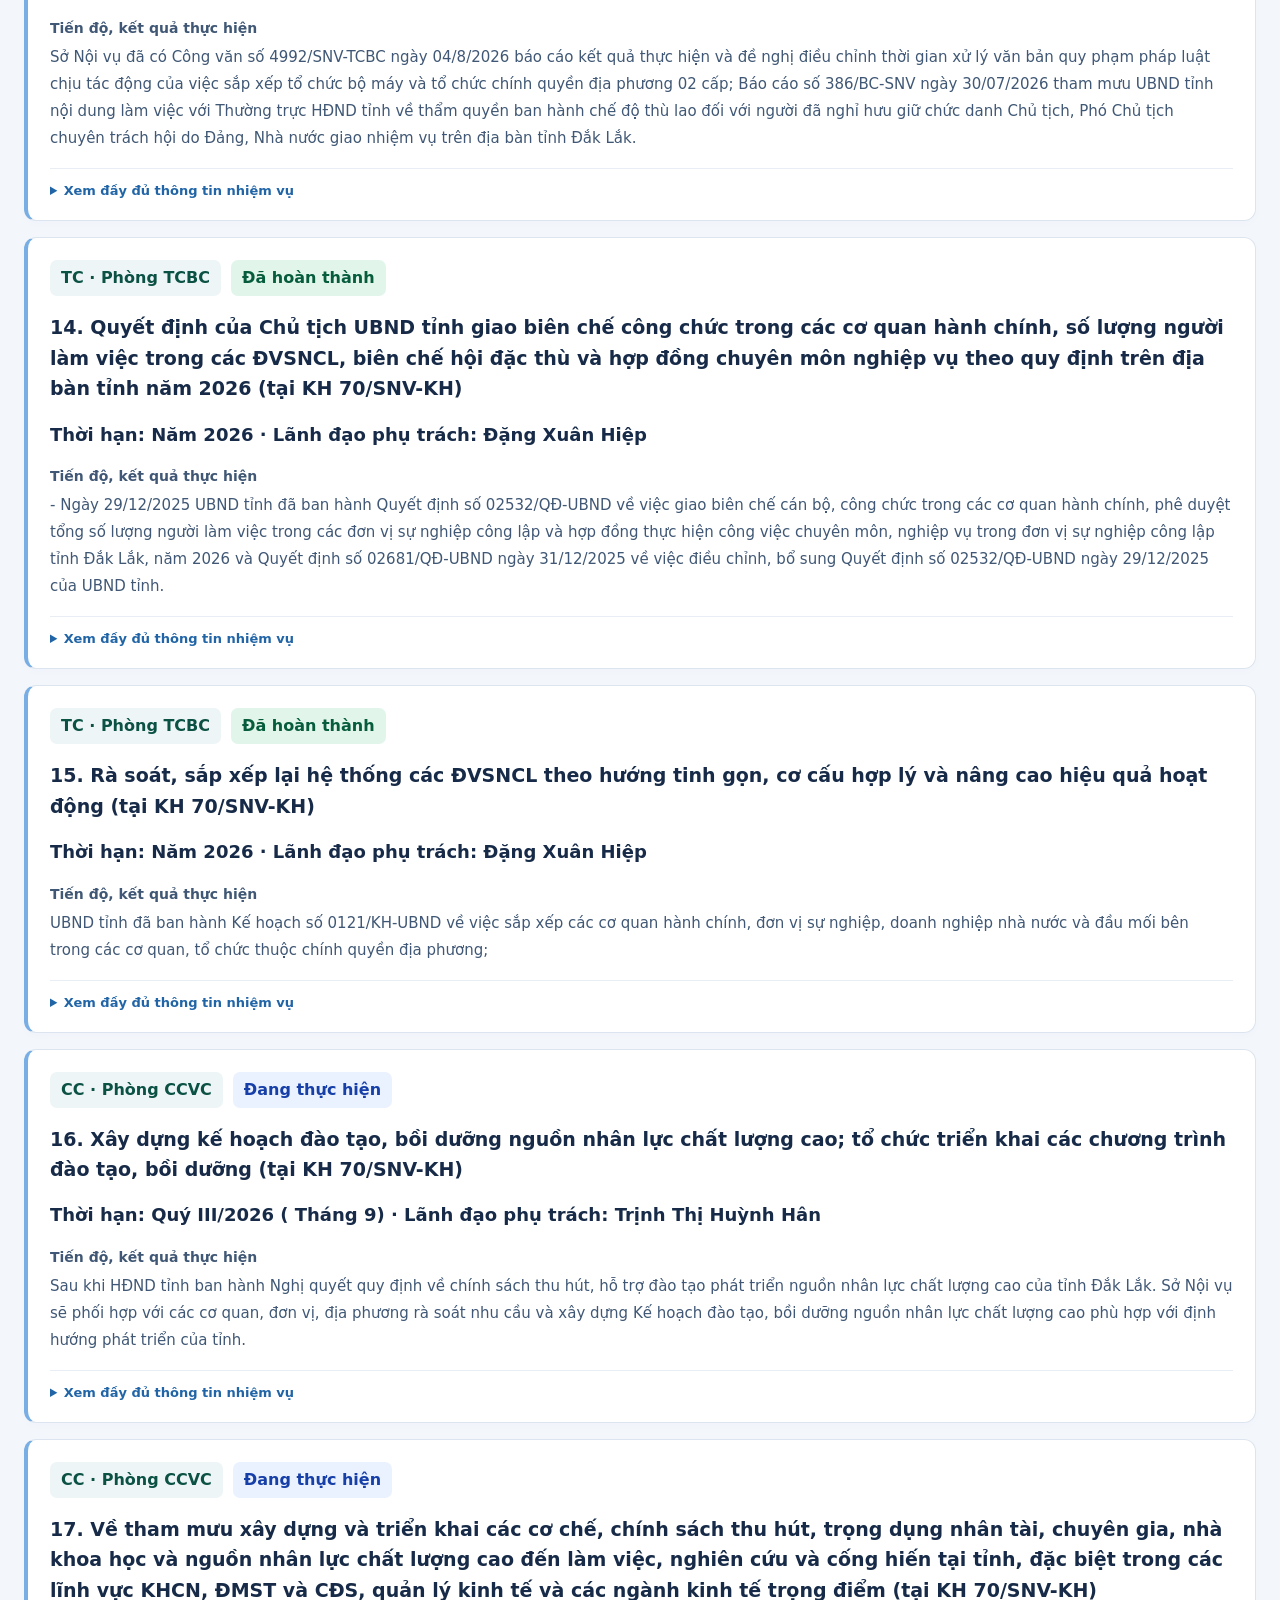
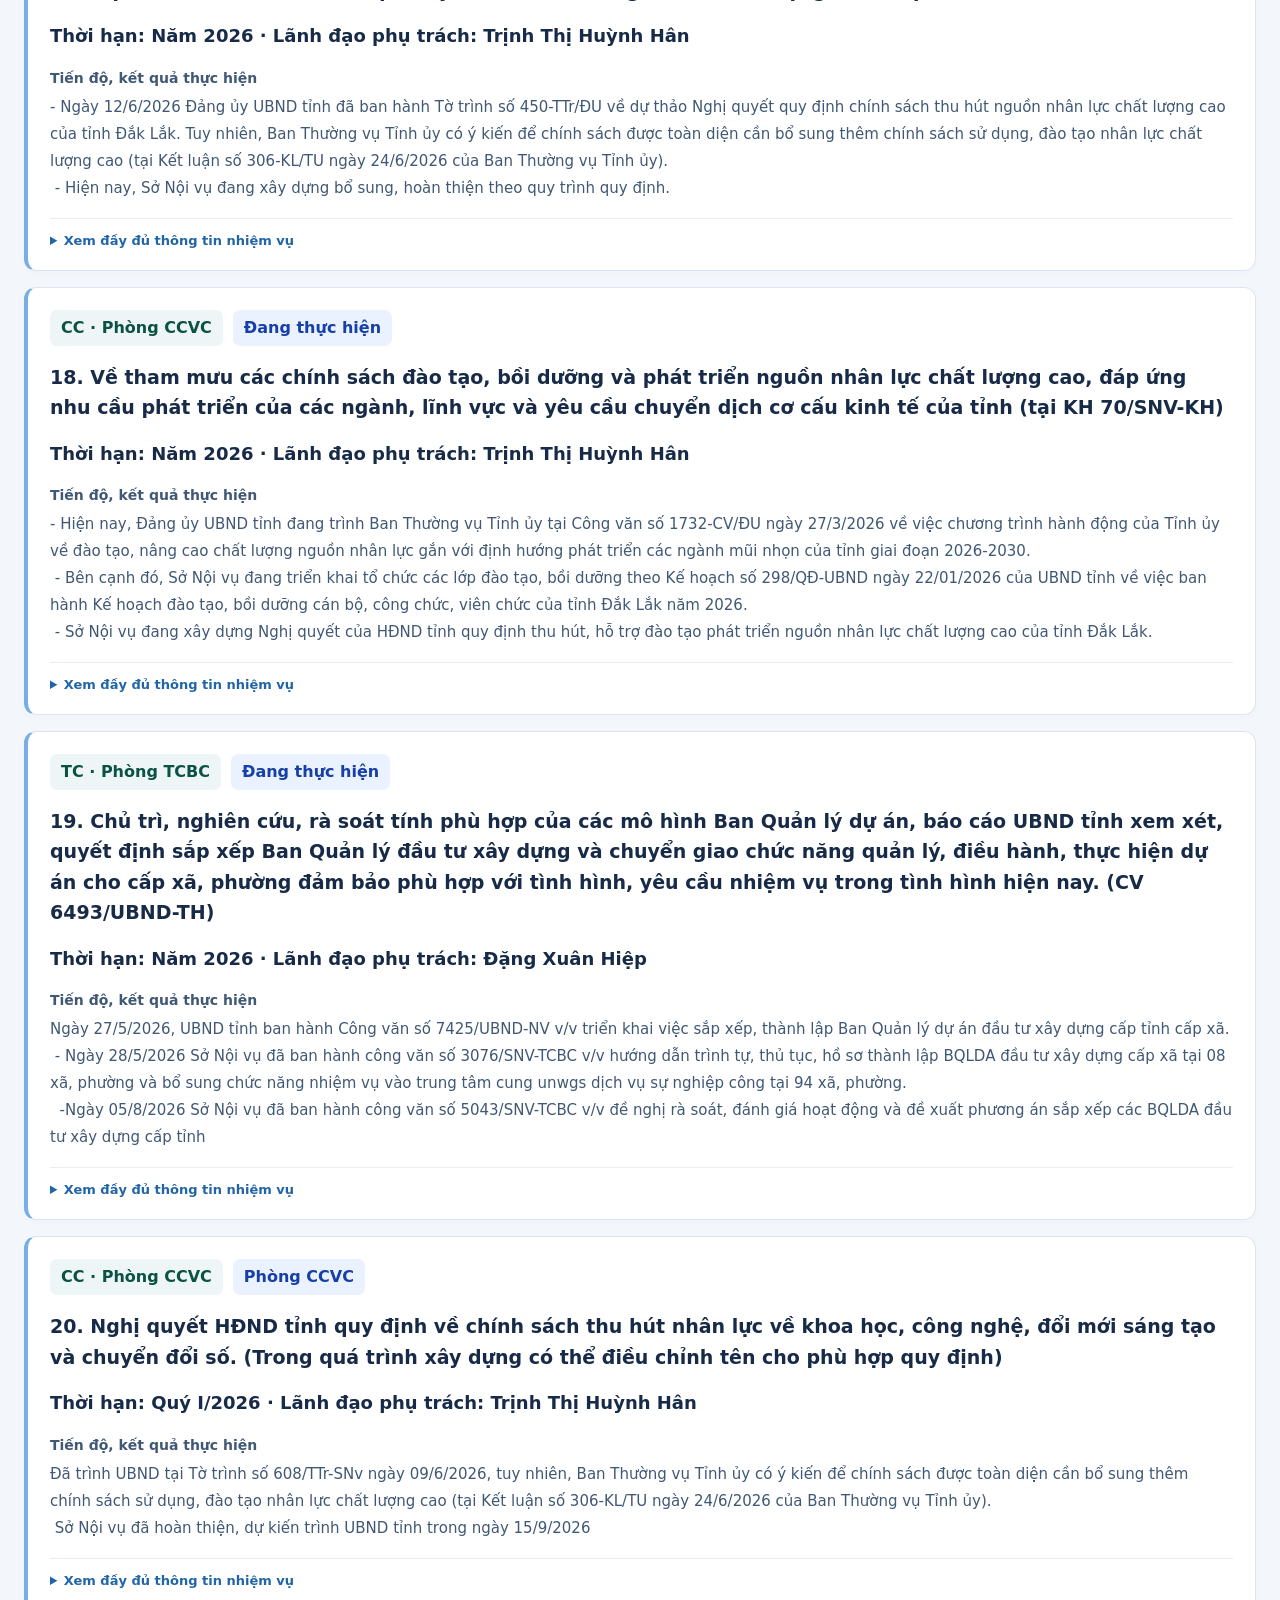
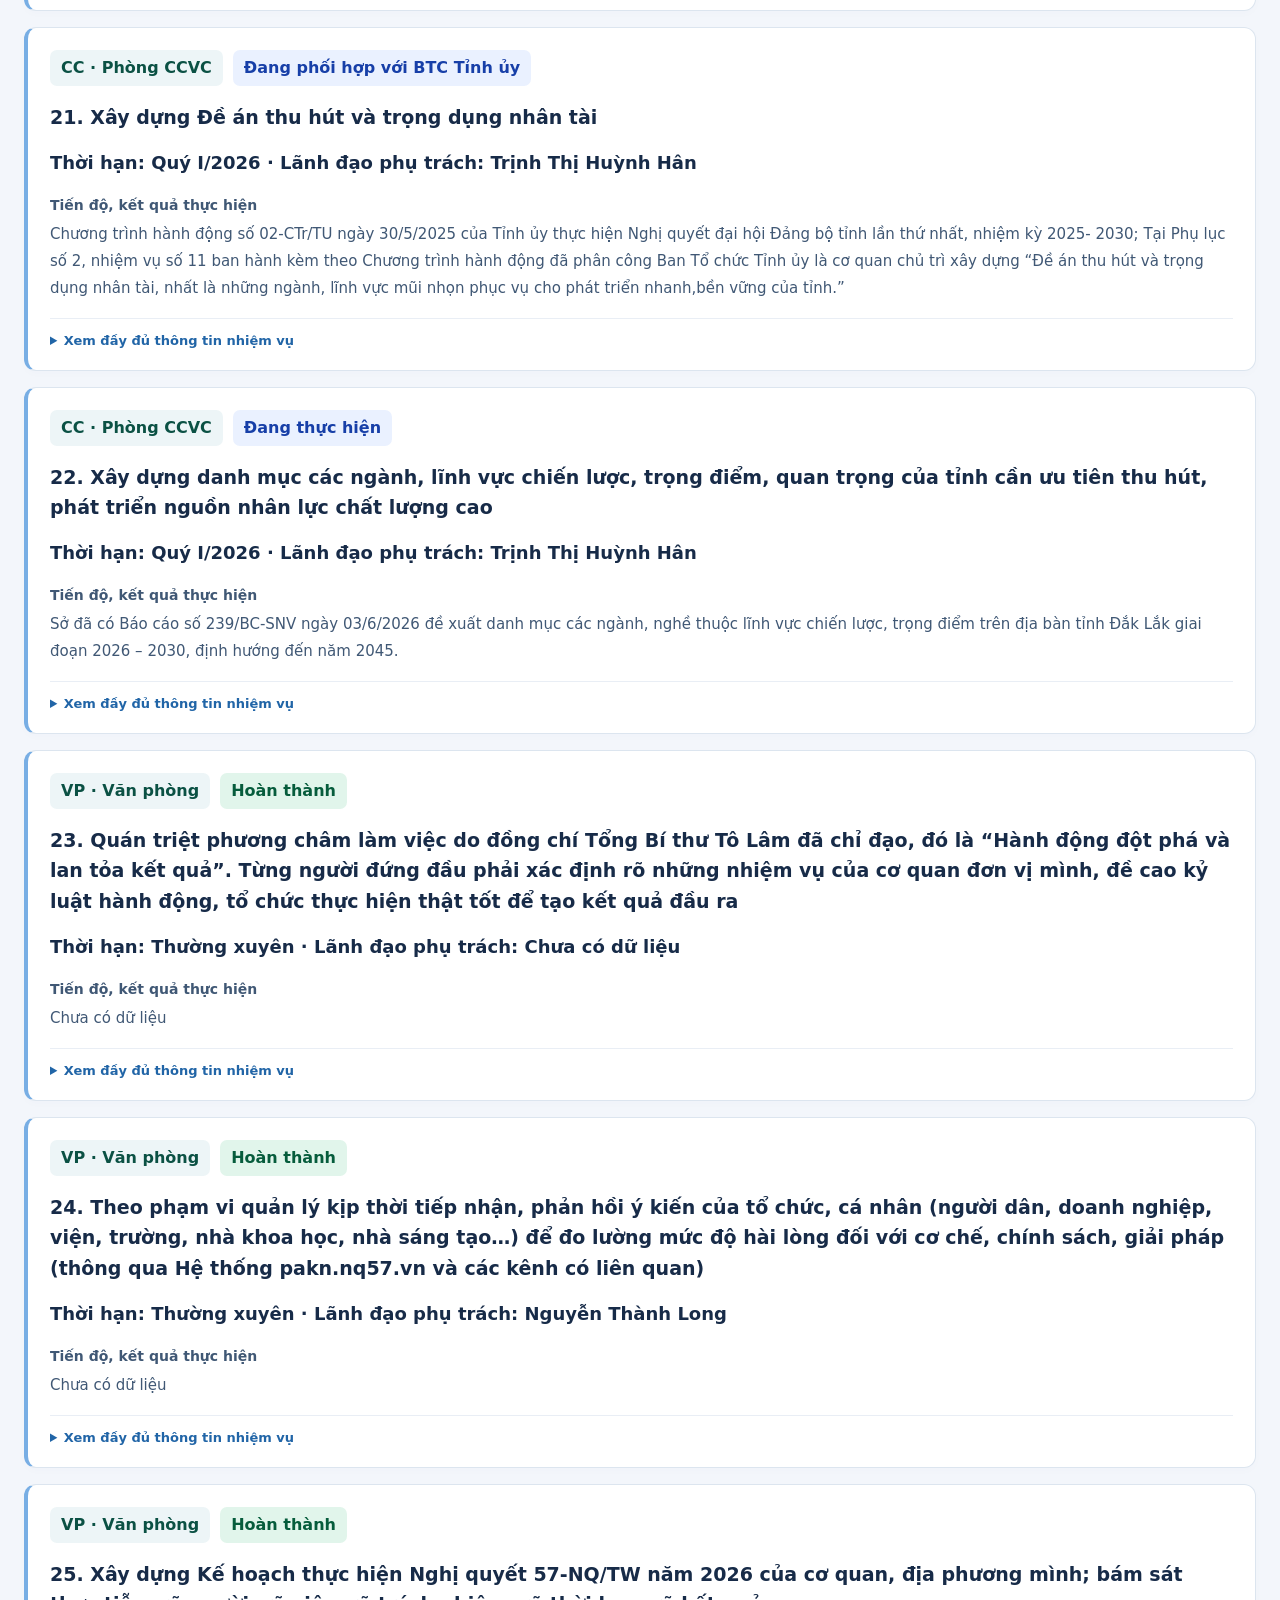
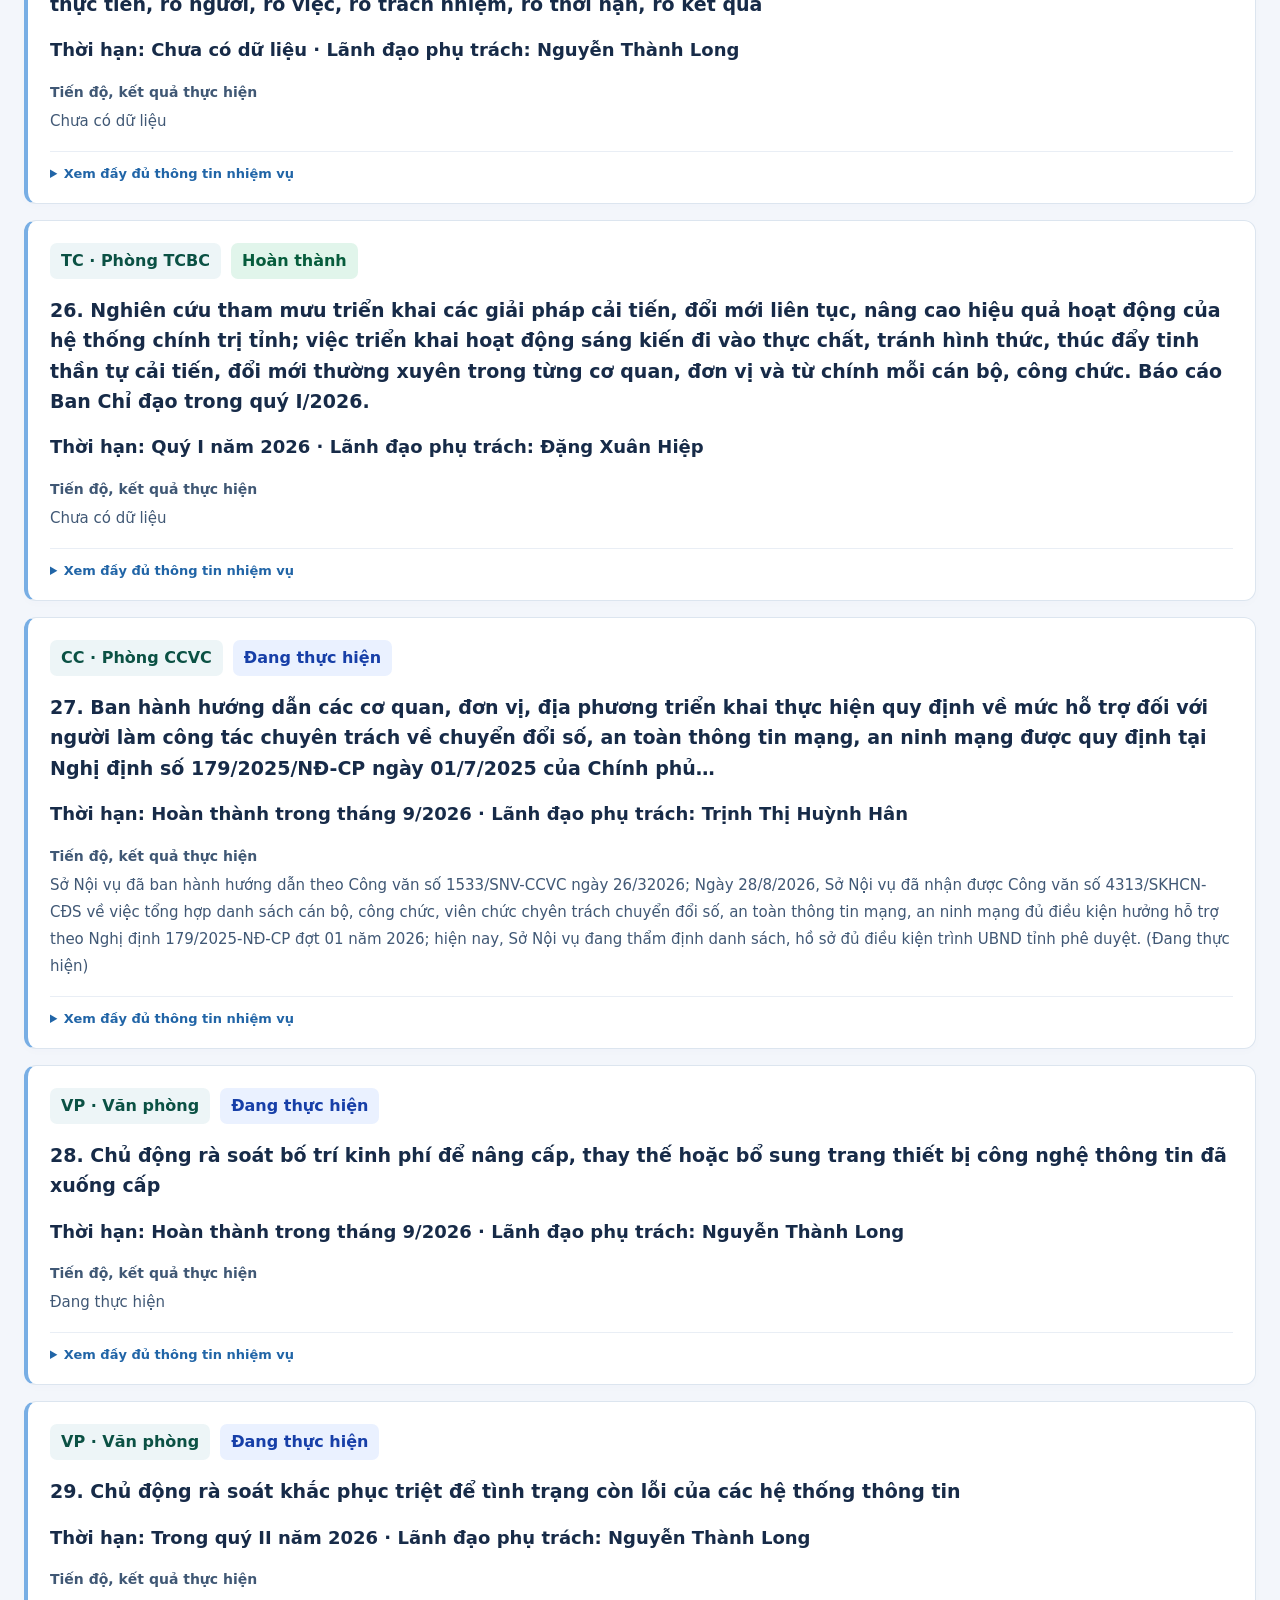
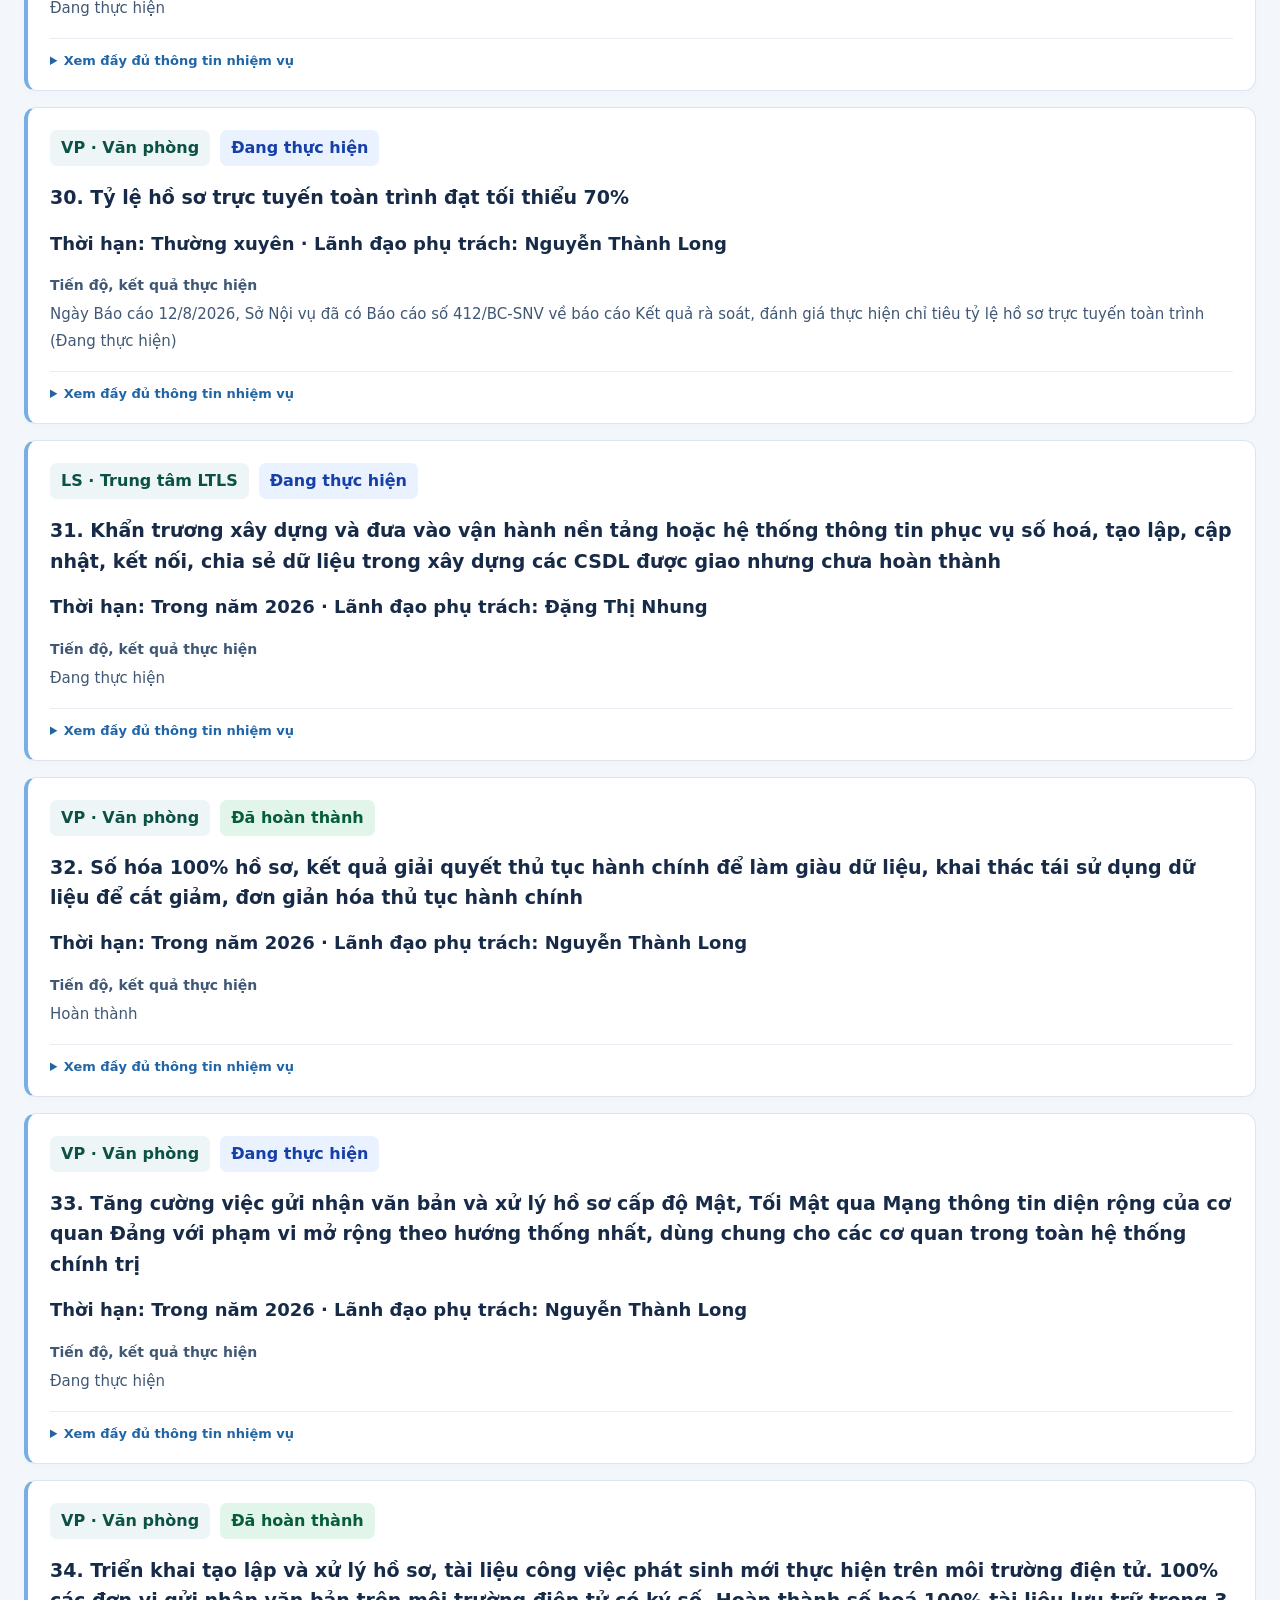
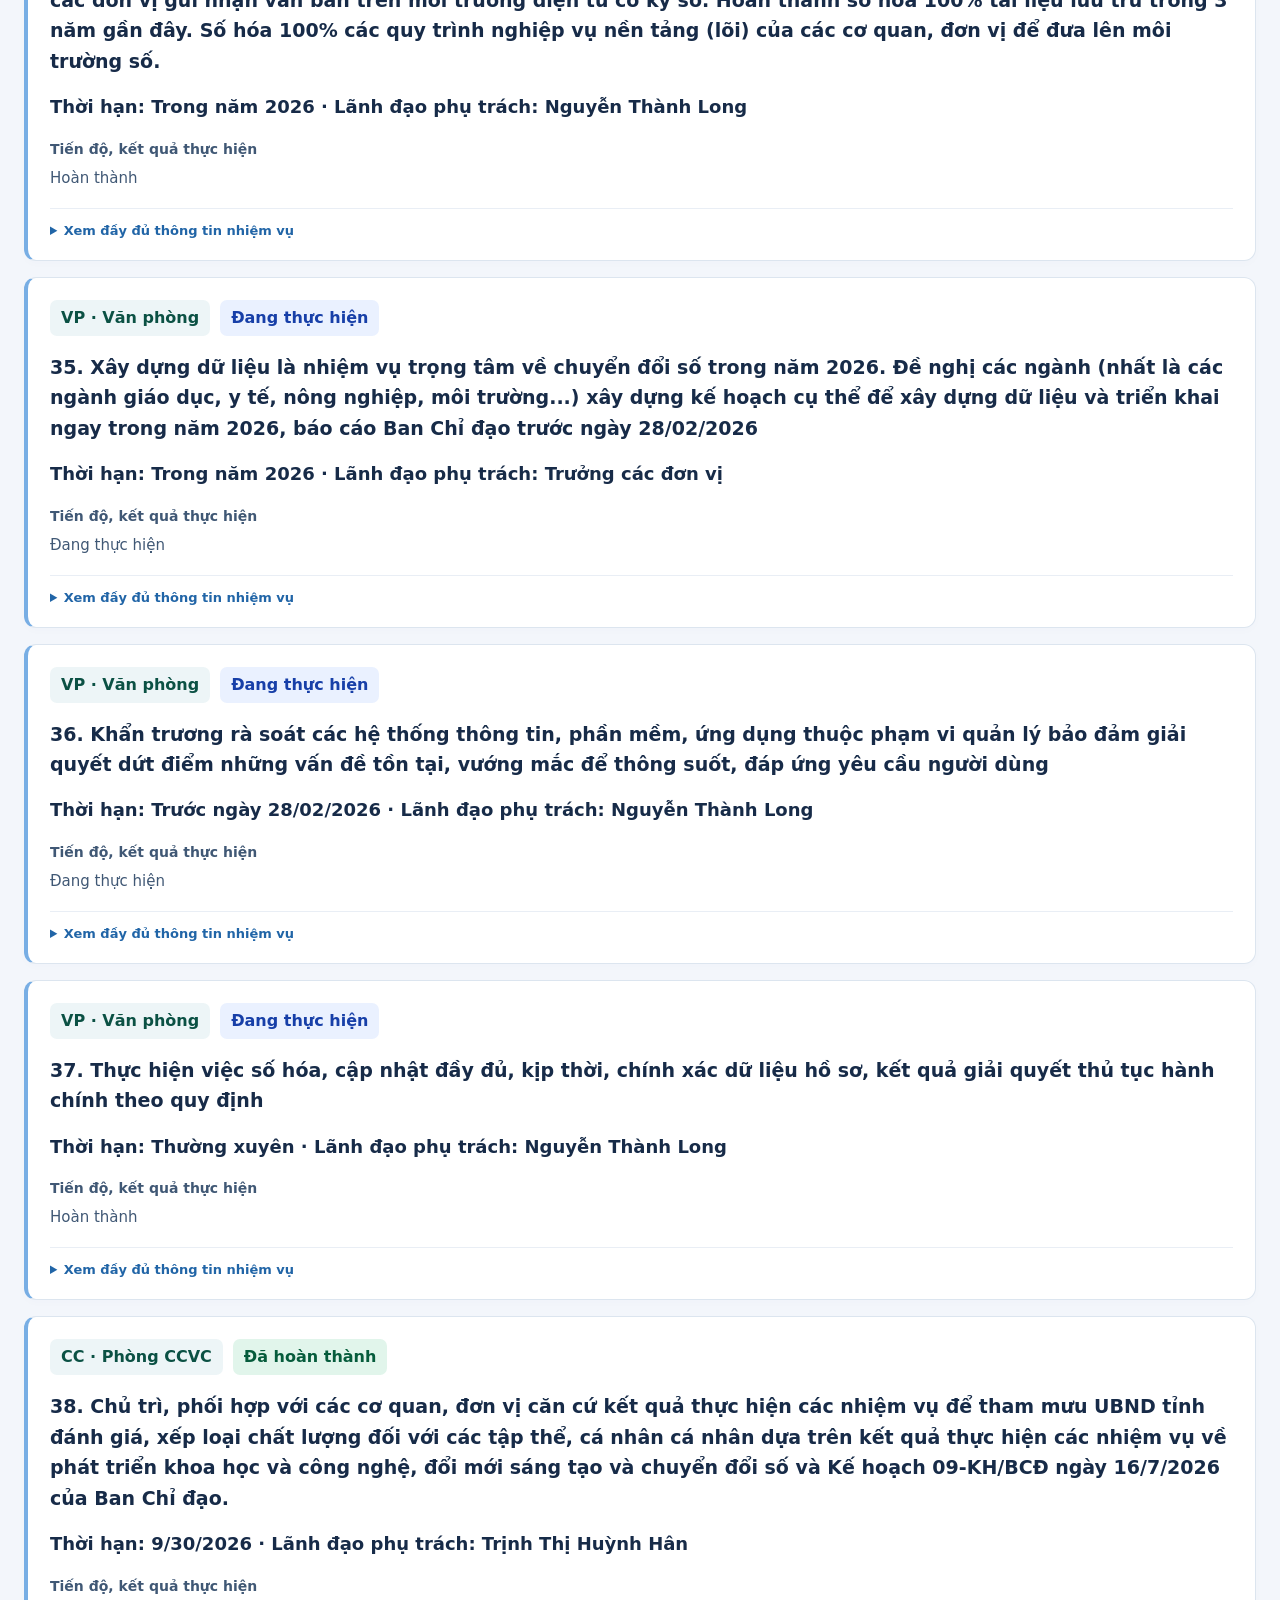
==== commit 27fb9a30: "Compact overview panels to three visible unit rows" ====
--- a/index.html
+++ b/index.html
@@ -1,7 +1,7 @@
 <!doctype html>
 <html lang="vi">
 <head><meta charset="utf-8"><meta name="viewport" content="width=device-width,initial-scale=1"><title>Bảng điều hành nhiệm vụ</title>
-<link rel="stylesheet" href="dashboard.css?v=3">
+<link rel="stylesheet" href="dashboard.css?v=4">
 </head><body>
 <header class="topbar"><div class="brand"><span class="brand-mark" aria-hidden="true">N</span><div><strong>ĐIỀU HÀNH NHIỆM VỤ</strong><span>Thông tin tập trung · Theo dõi tiến độ</span></div></div><nav aria-label="Điều hướng"><a href="#overview">Tổng quan</a><a href="#task-list">Nhiệm vụ</a><a href="#directory">Đơn vị</a></nav></header>
 <main>
--- a/dashboard.css
+++ b/dashboard.css
@@ -1,3 +1,5 @@
 *{box-sizing:border-box}html{scroll-behavior:smooth;scroll-padding-top:24px}body{margin:0;background:#f3f6fb;color:#172b48;font:16px system-ui,-apple-system,BlinkMacSystemFont,"Segoe UI",sans-serif}a{color:#1762b9;text-decoration:none}a:hover{text-decoration:underline}button,input,select{font:inherit}button{cursor:pointer}button:disabled{opacity:.6;cursor:wait}button:focus-visible,a:focus-visible,input:focus-visible,select:focus-visible,summary:focus-visible{outline:3px solid #73b7ff;outline-offset:3px}.topbar{background:linear-gradient(110deg,#1265bd,#138dd5);color:white;padding:18px max(24px,calc((100vw - 1360px)/2));display:flex;align-items:center;justify-content:space-between;gap:24px;box-shadow:0 2px 10px #185ca325}.brand{display:flex;gap:12px;align-items:center}.brand-mark{display:grid;place-items:center;width:42px;height:42px;border-radius:12px;background:#ffffff22;border:1px solid #ffffff50;font-size:25px;font-weight:800}.brand strong{font-size:16px;letter-spacing:.6px}.brand span:not(.brand-mark){display:block;font-size:12px;margin-top:4px;color:#e1f2ff}nav{display:flex;gap:24px}nav a{color:white;font-size:14px;font-weight:600}main{max-width:1408px;margin:auto;padding:30px 24px}.page-heading{display:flex;justify-content:space-between;align-items:center;gap:20px;margin-bottom:22px}h1{font-size:28px;letter-spacing:-.6px;margin:5px 0 8px}h2{font-size:18px;margin:0}h3{font-size:19px;line-height:1.6;margin:16px 0}h4{font-size:14px;margin:18px 0 8px;color:#405875}.eyebrow{font-size:11px;font-weight:800;letter-spacing:1.8px;color:#6180a4;margin:0 0 8px}.muted{color:#657992;font-size:13px;line-height:1.6;margin:0}.primary{border:0;background:#176ac6;color:white;border-radius:10px;padding:12px 18px;font-weight:700;white-space:nowrap;box-shadow:0 4px 10px #176ac61c}.primary span{font-size:21px;margin-right:6px}.secondary{border:1px solid #d7e2ee;background:white;color:#385776;border-radius:8px;padding:11px 14px;font-size:14px;font-weight:600}.source-strip{background:#e9f2fc;border:1px solid #d8e7f7;border-radius:10px;padding:12px 16px;display:flex;gap:12px;align-items:center;justify-content:space-between;margin-bottom:26px}.source-strip p{font-size:12px;line-height:1.6;margin:0;color:#385a7e}.source-links{display:flex;flex-wrap:wrap;gap:12px;font-size:12px;font-weight:600;flex-shrink:0}.section-heading{display:flex;justify-content:space-between;align-items:center;gap:16px;margin-bottom:16px}.statistics{display:grid;grid-template-columns:repeat(5,minmax(0,1fr));gap:14px;margin-bottom:20px}.stat{padding:20px;border:1px solid;border-radius:12px;display:flex;flex-direction:column;gap:10px;position:relative;overflow:hidden}.stat:after{content:"";position:absolute;right:-16px;top:-16px;width:75px;height:75px;border-radius:50%;background:#ffffff45}.stat-label{font-size:13px;font-weight:700}.stat strong{font-size:32px;letter-spacing:-1px;line-height:1.2}.stat-hint{font-size:11px;line-height:1.5;opacity:.85}.total{background:#e1f0ff;border-color:#bedbfa;color:#17599a}.completed{background:#e0f5eb;border-color:#b6e4cf;color:#09663d}.ongoing{background:#fff0d5;border-color:#f0d5a3;color:#875406}.overdue{background:#ffe6e6;border-color:#f3bfc1;color:#a32632}.units-stat{background:#ede7ff;border-color:#d6c9f4;color:#66429c}.panel{background:white;border:1px solid #dce5ef;border-radius:12px;padding:22px;box-shadow:0 3px 8px #28436c04}.overview-grid{display:grid;grid-template-columns:1fr 1fr;gap:18px;margin-bottom:32px}.completion-panel{display:flex;justify-content:space-between;align-items:center;gap:24px}.completion-panel h2{margin-bottom:10px}.attention{font-size:13px;line-height:1.7;color:#8a4a2b;margin-top:18px;max-width:320px}.completion-ring{--completion:0%;background:conic-gradient(#1ca777 var(--completion),#eaf0f6 0);border-radius:50%;width:146px;height:146px;flex-shrink:0;display:flex;flex-direction:column;align-items:center;justify-content:center;position:relative}.completion-ring:before{content:"";position:absolute;inset:12px;background:white;border-radius:50%}.completion-ring>*{position:relative}.completion-ring strong{font-size:30px;letter-spacing:-1px}.completion-ring span{font-size:11px;color:#73849b}.bar-item{margin:12px 0}.bar-label{display:flex;justify-content:space-between;gap:12px;font-size:12px;margin-bottom:7px}.bar-label span{color:#536a86}.bar-track{height:7px;border-radius:6px;background:#edf3fa;overflow:hidden}.bar-fill{height:100%;background:linear-gradient(90deg,#3185d6,#71b9eb);border-radius:6px}.filter-panel{display:grid;grid-template-columns:2fr 1fr 1fr auto;gap:16px;align-items:end;padding:18px;margin-bottom:12px}label{display:block;font-size:12px;font-weight:700;color:#536a86;margin-bottom:8px}input,select{width:100%;min-width:0;border:1px solid #d5e0ed;background:#fbfcfe;color:#233e5b;border-radius:8px;padding:11px 12px;font-size:14px}.data-note{font-size:12px;color:#6f8095;line-height:1.7;margin-bottom:20px}.cards{display:grid;grid-template-columns:1fr;gap:16px}article{background:white;border:1px solid #dce5ef;border-left:4px solid #78aee4;border-radius:12px;padding:22px;overflow-wrap:anywhere;box-shadow:0 3px 8px #28436c04}.tools{display:flex;gap:10px;flex-wrap:wrap}.badge{font-size:16px;font-weight:700;background:#edf5f7;color:#0b5144;padding:6px 11px;border-radius:7px;line-height:1.5}.badge.active{color:#173fa8;background:#eaf1ff}.badge.done{color:#065c3c;background:#e1f5eb}.badge.late,.task-note.late{color:#991b1b}.badge.late{background:#ffebec}.task-meta,.task-note{font-size:18px;font-weight:600;line-height:1.7;margin:12px 0}.progress{white-space:pre-wrap;line-height:1.8;font-size:15px;color:#405875;margin:0 0 16px}details{border-top:1px solid #e9eef5;padding-top:14px}summary{color:#2165a7;font-size:13px;font-weight:600;cursor:pointer}dl{display:grid;grid-template-columns:230px 1fr;gap:12px 18px;margin-top:18px;font-size:14px;line-height:1.7}dt{color:#6c809a}dd{margin:0;white-space:pre-wrap}.directory{margin-top:30px}.directory-count{font-size:12px;color:#597491;background:#edf3fa;border-radius:20px;padding:6px 12px}.table-wrap{overflow:auto}table{border-collapse:collapse;width:100%;text-align:left;font-size:14px}th{background:#f4f7fb;font-size:12px;color:#5d7390;white-space:nowrap}th,td{padding:14px 16px;border-bottom:1px solid #e8eef5}tbody tr:hover{background:#f8fbff}.empty{text-align:center;color:#657992}[hidden]{display:none!important}footer{text-align:center;font-size:12px;color:#788ca5;padding:28px 0 4px;line-height:1.7}@media(max-width:1050px){.statistics{grid-template-columns:repeat(3,1fr)}.source-strip{flex-direction:column;align-items:flex-start}.filter-panel{grid-template-columns:2fr 1fr 1fr}.filter-panel button{grid-column:1/-1;justify-self:end}}@media(max-width:700px){main{padding:24px 16px}.topbar{padding:16px;flex-wrap:wrap;gap:14px}nav{gap:20px}.brand strong{font-size:14px}.page-heading{align-items:flex-start;flex-direction:column;gap:12px}h1{font-size:25px}.statistics{grid-template-columns:repeat(2,minmax(0,1fr));gap:10px}.stat{padding:16px}.stat strong{font-size:28px}.overview-grid{grid-template-columns:1fr}.completion-panel{gap:16px}.completion-ring{width:120px;height:120px}.filter-panel{grid-template-columns:1fr 1fr}.search-field{grid-column:1/-1}.filter-panel button{justify-self:stretch}.section-heading{align-items:flex-start}.section-heading>.muted{font-size:11px}.panel,article{padding:18px}.task-meta,.task-note{font-size:17px}.source-links{flex-shrink:1}.source-strip{padding:12px}dl{grid-template-columns:1fr;gap:5px}dd{margin-bottom:12px}.attention{font-size:12px}h3{font-size:18px}}@media(prefers-reduced-motion:reduce){html{scroll-behavior:auto}}
 
-#unit-bars{max-height:244px;overflow-y:auto;overscroll-behavior:contain;scrollbar-gutter:stable;padding-right:12px}#unit-bars:focus-visible{outline:3px solid #73b7ff;outline-offset:4px}#unit-bars::-webkit-scrollbar{width:7px}#unit-bars::-webkit-scrollbar-thumb{background:#c0d2e5;border-radius:8px}
+#unit-bars{max-height:138px;overflow-y:auto;overscroll-behavior:contain;scrollbar-gutter:stable;padding-right:12px}#unit-bars:focus-visible{outline:3px solid #73b7ff;outline-offset:4px}#unit-bars::-webkit-scrollbar{width:7px}#unit-bars::-webkit-scrollbar-thumb{background:#c0d2e5;border-radius:8px}
+
+.overview-grid>.panel{padding:18px 22px}.overview-grid .completion-ring{width:120px;height:120px}.overview-grid .attention{margin:12px 0 0}.overview-grid .bar-item{margin:0 0 12px}.overview-grid .bar-label{line-height:18px;margin-bottom:7px}.overview-grid .bar-track{height:7px}@media(max-width:700px){.overview-grid>.panel{padding:18px}}
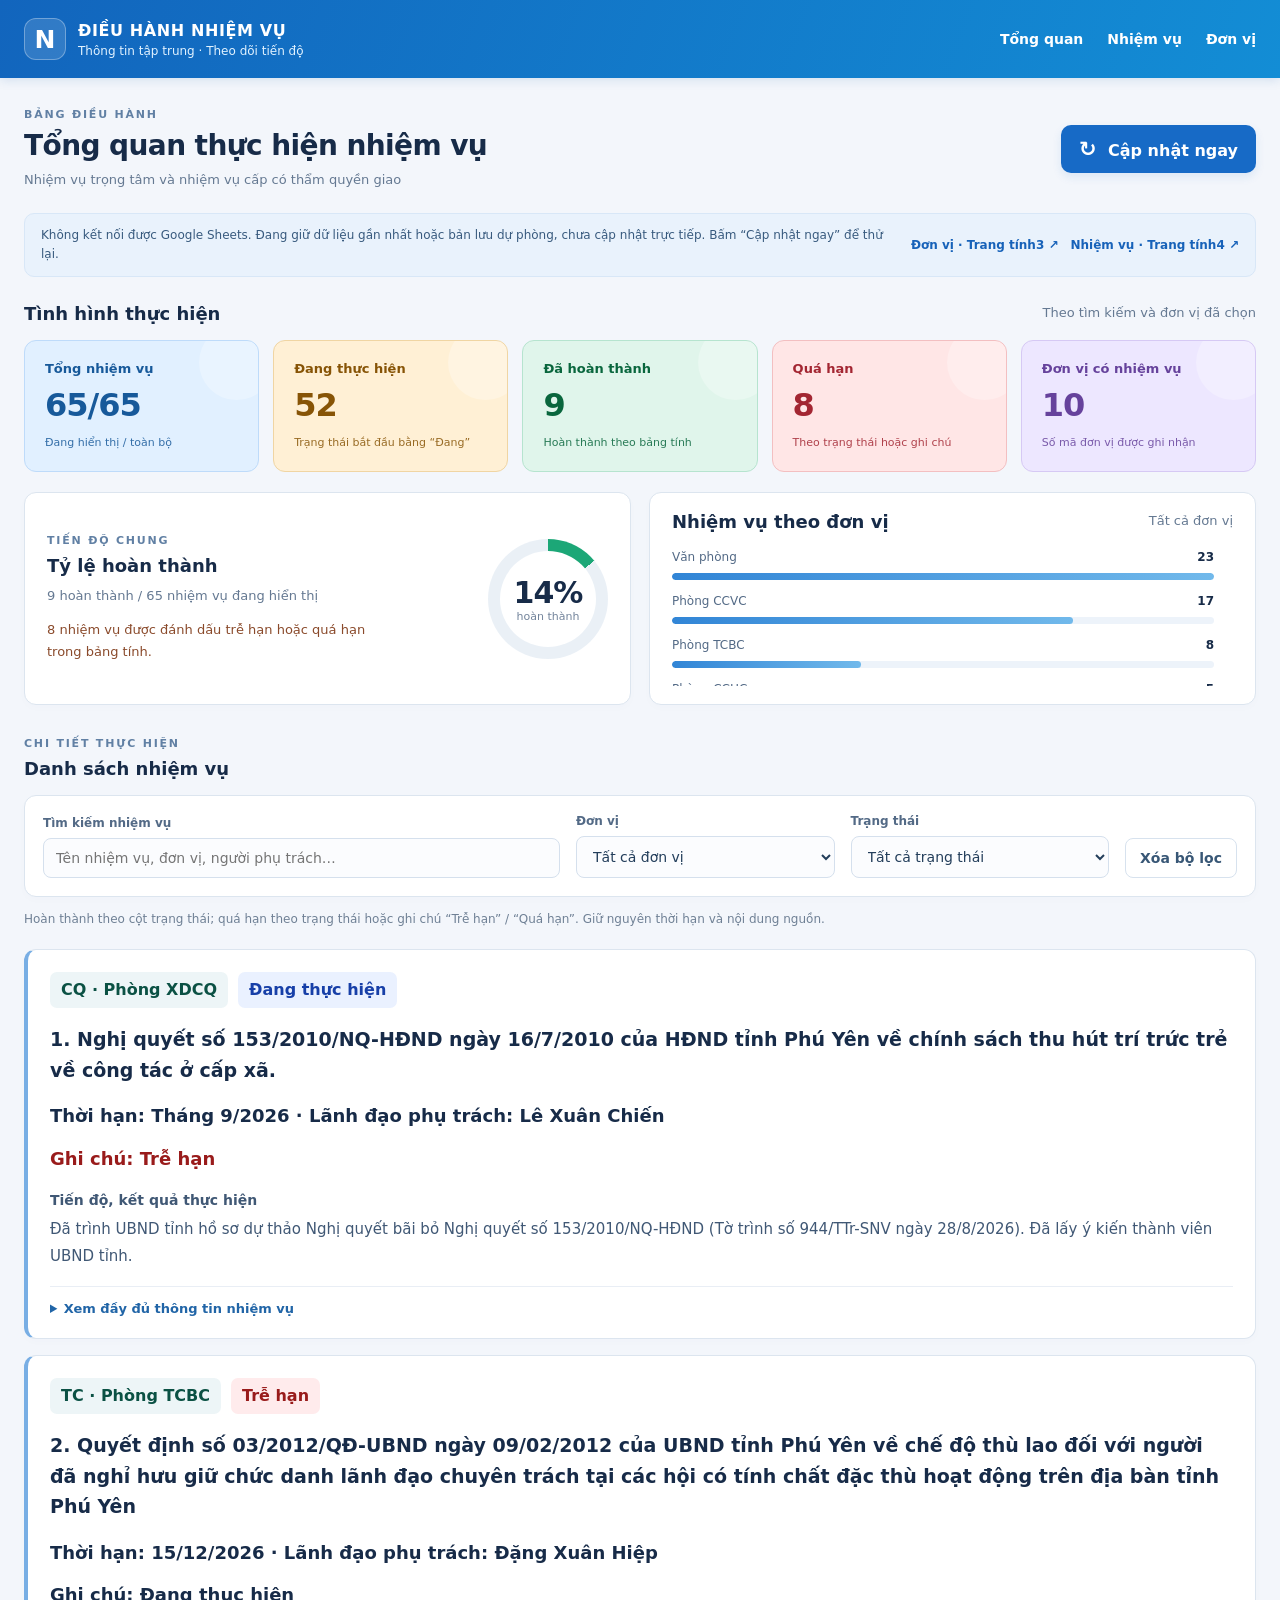
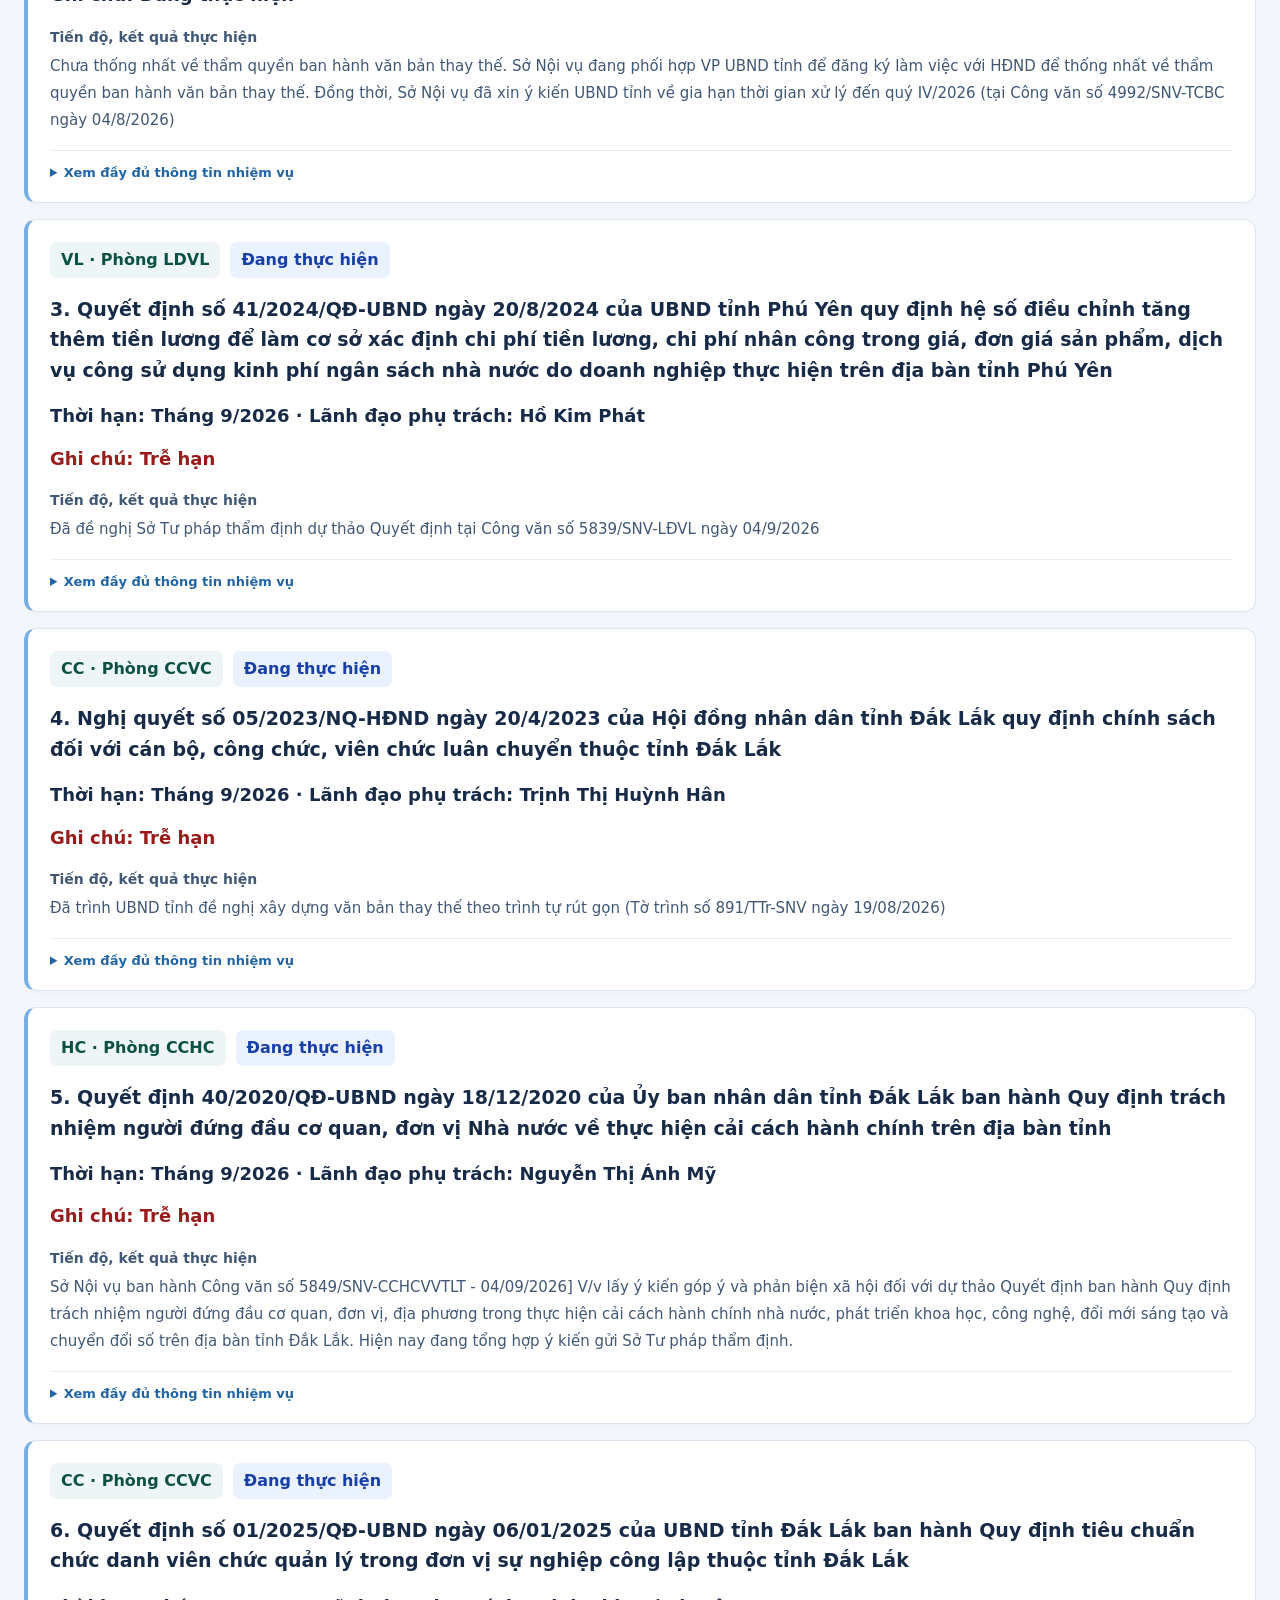
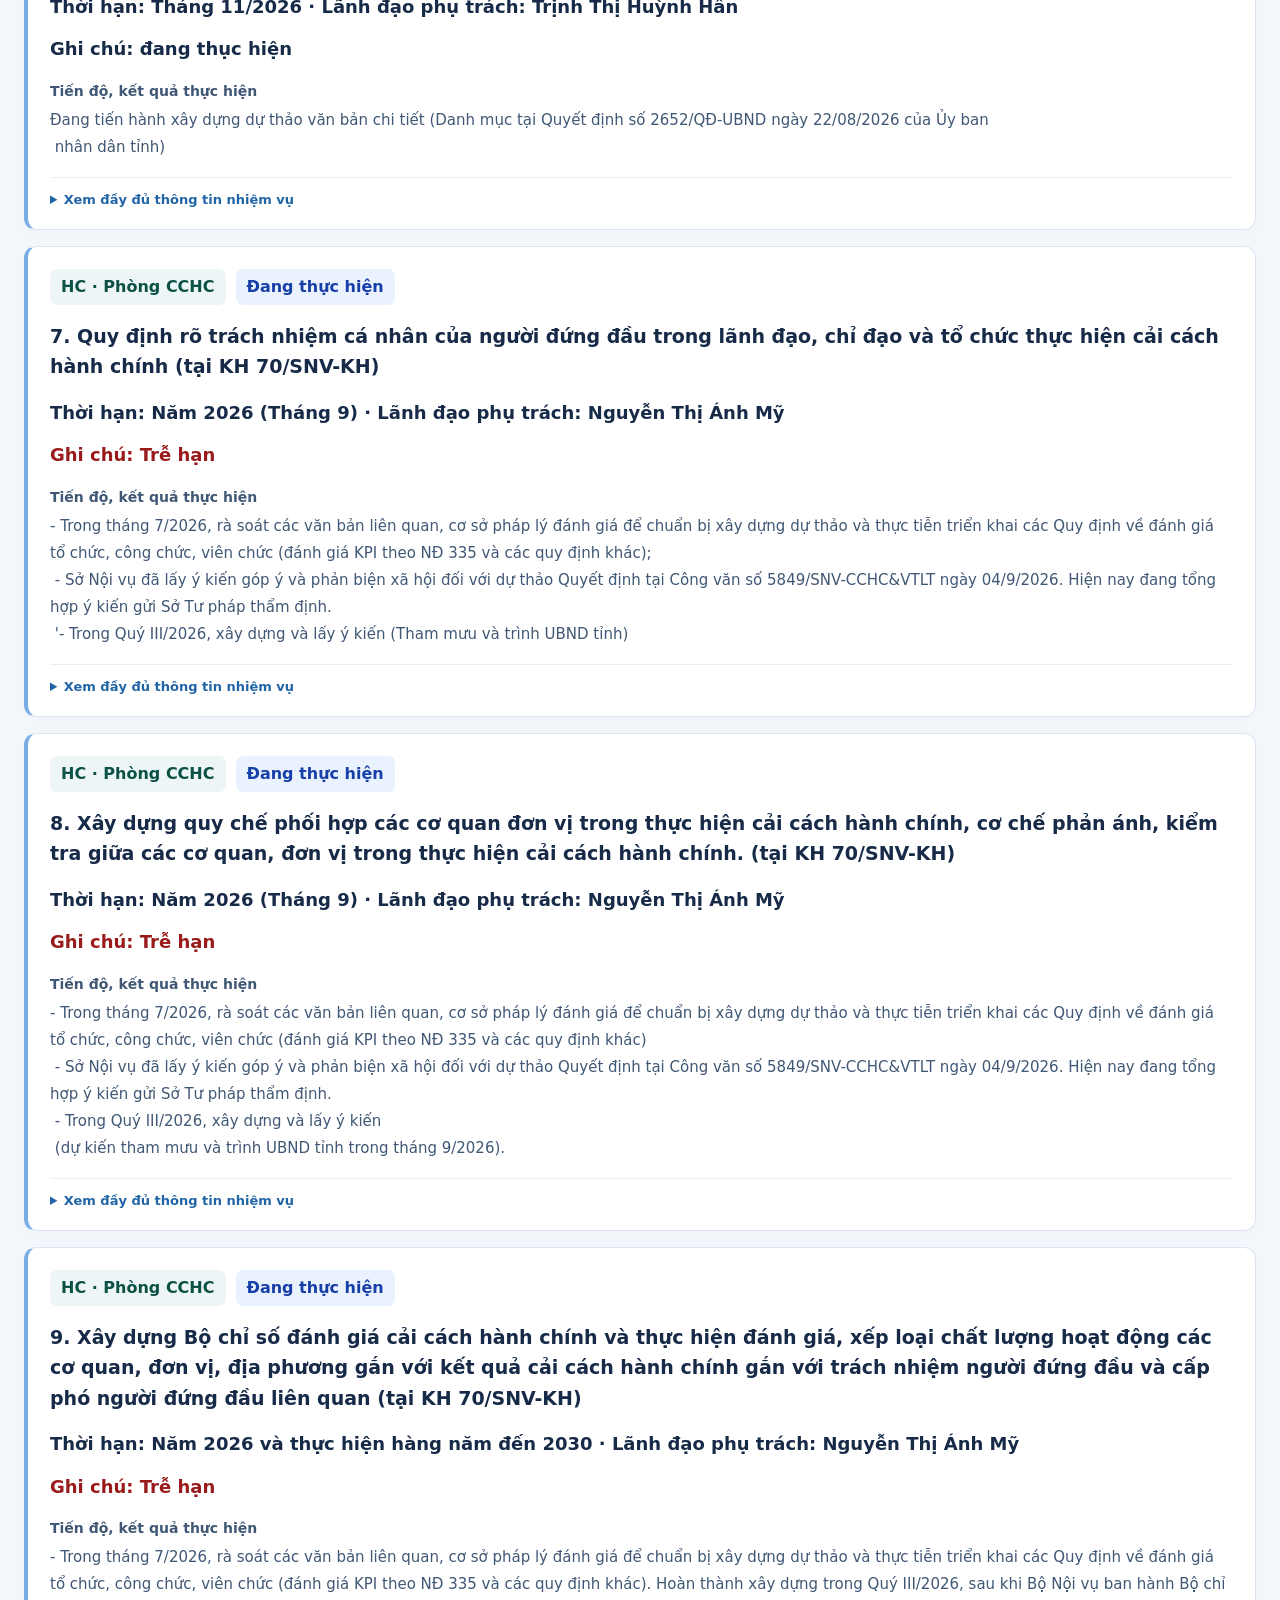
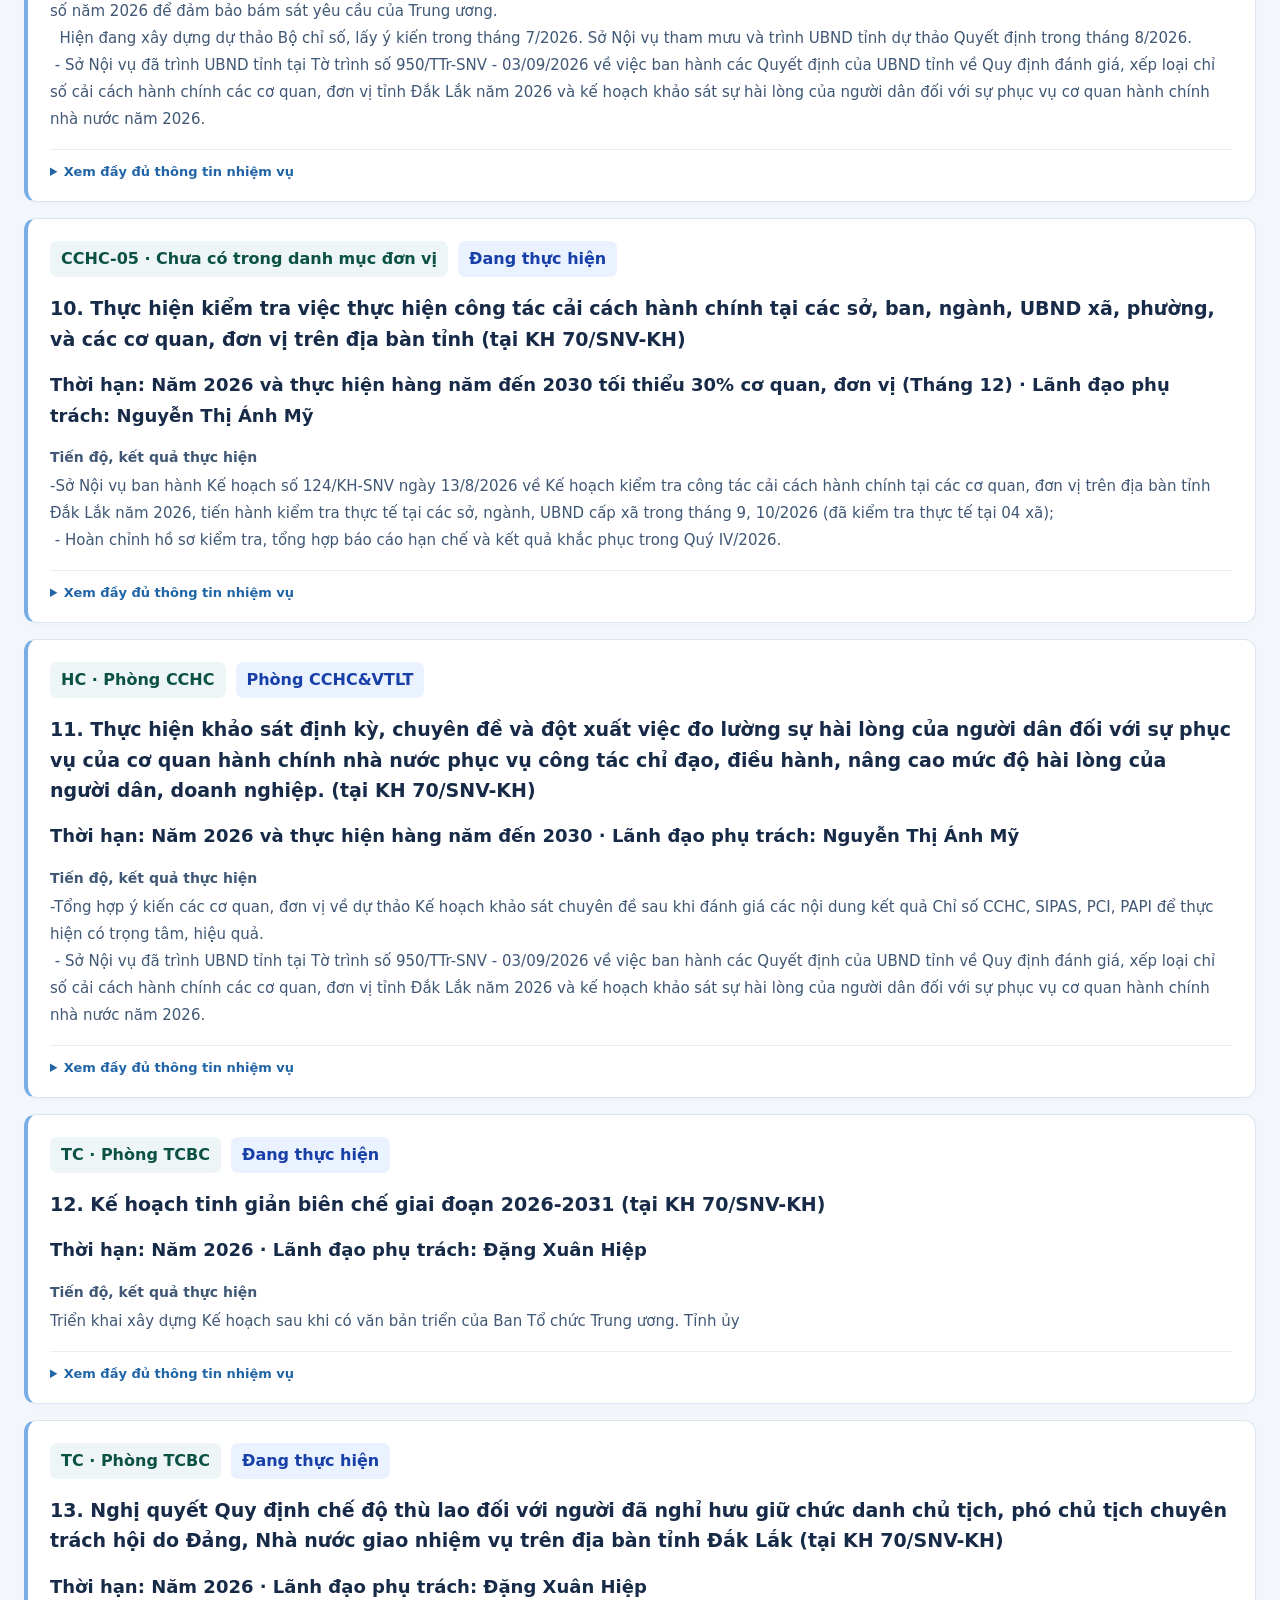
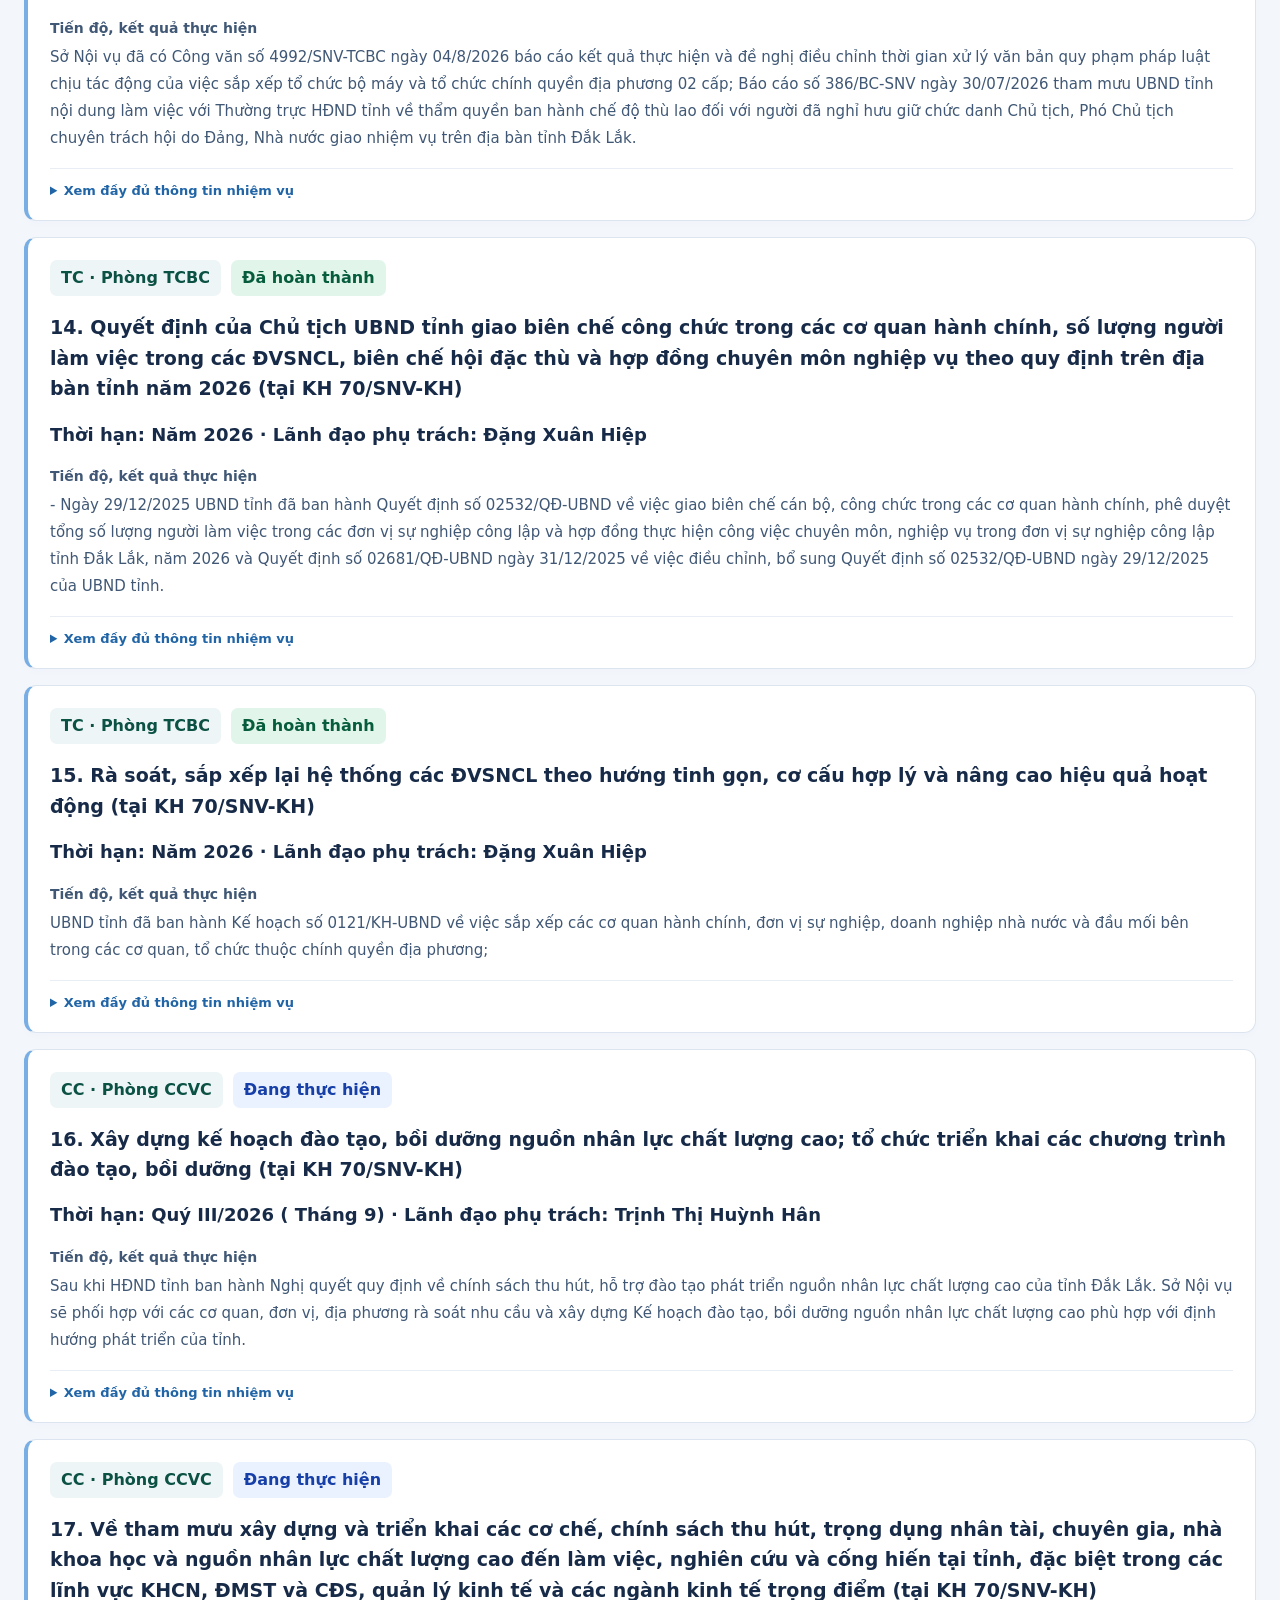
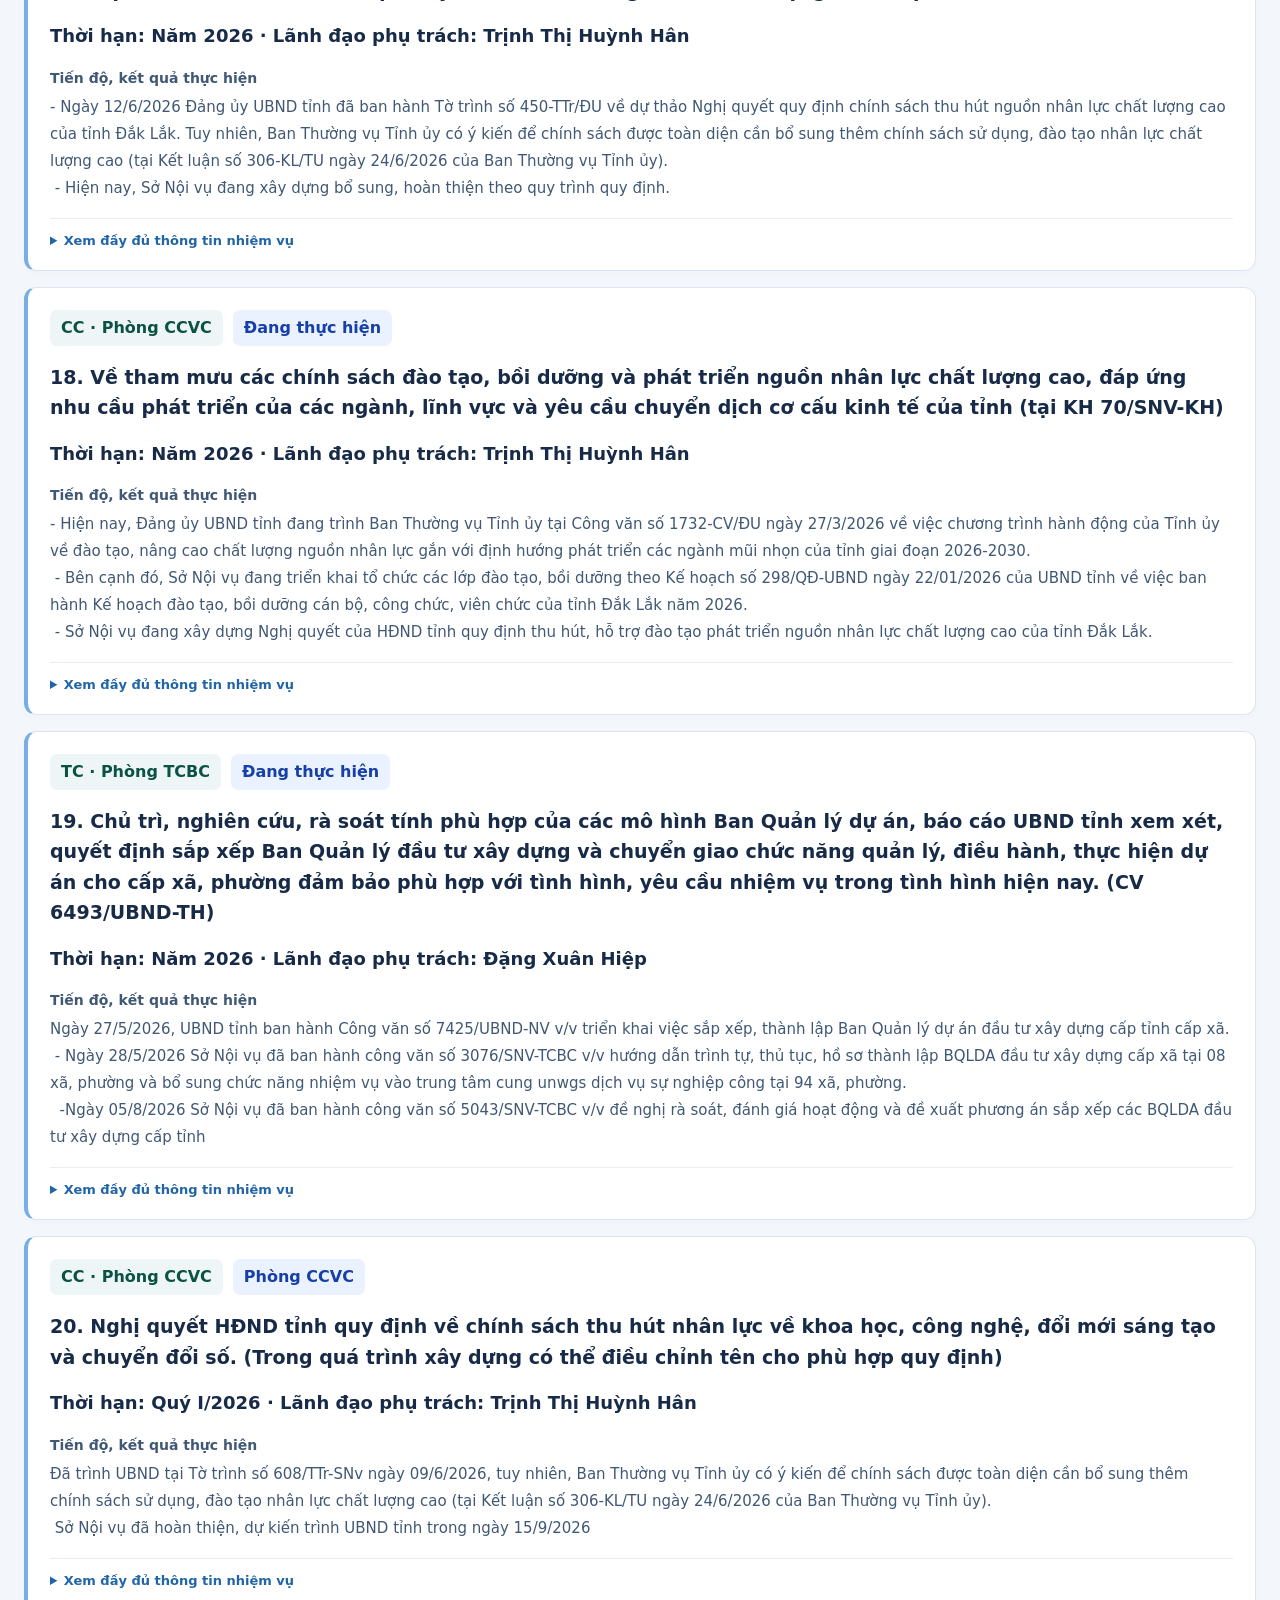
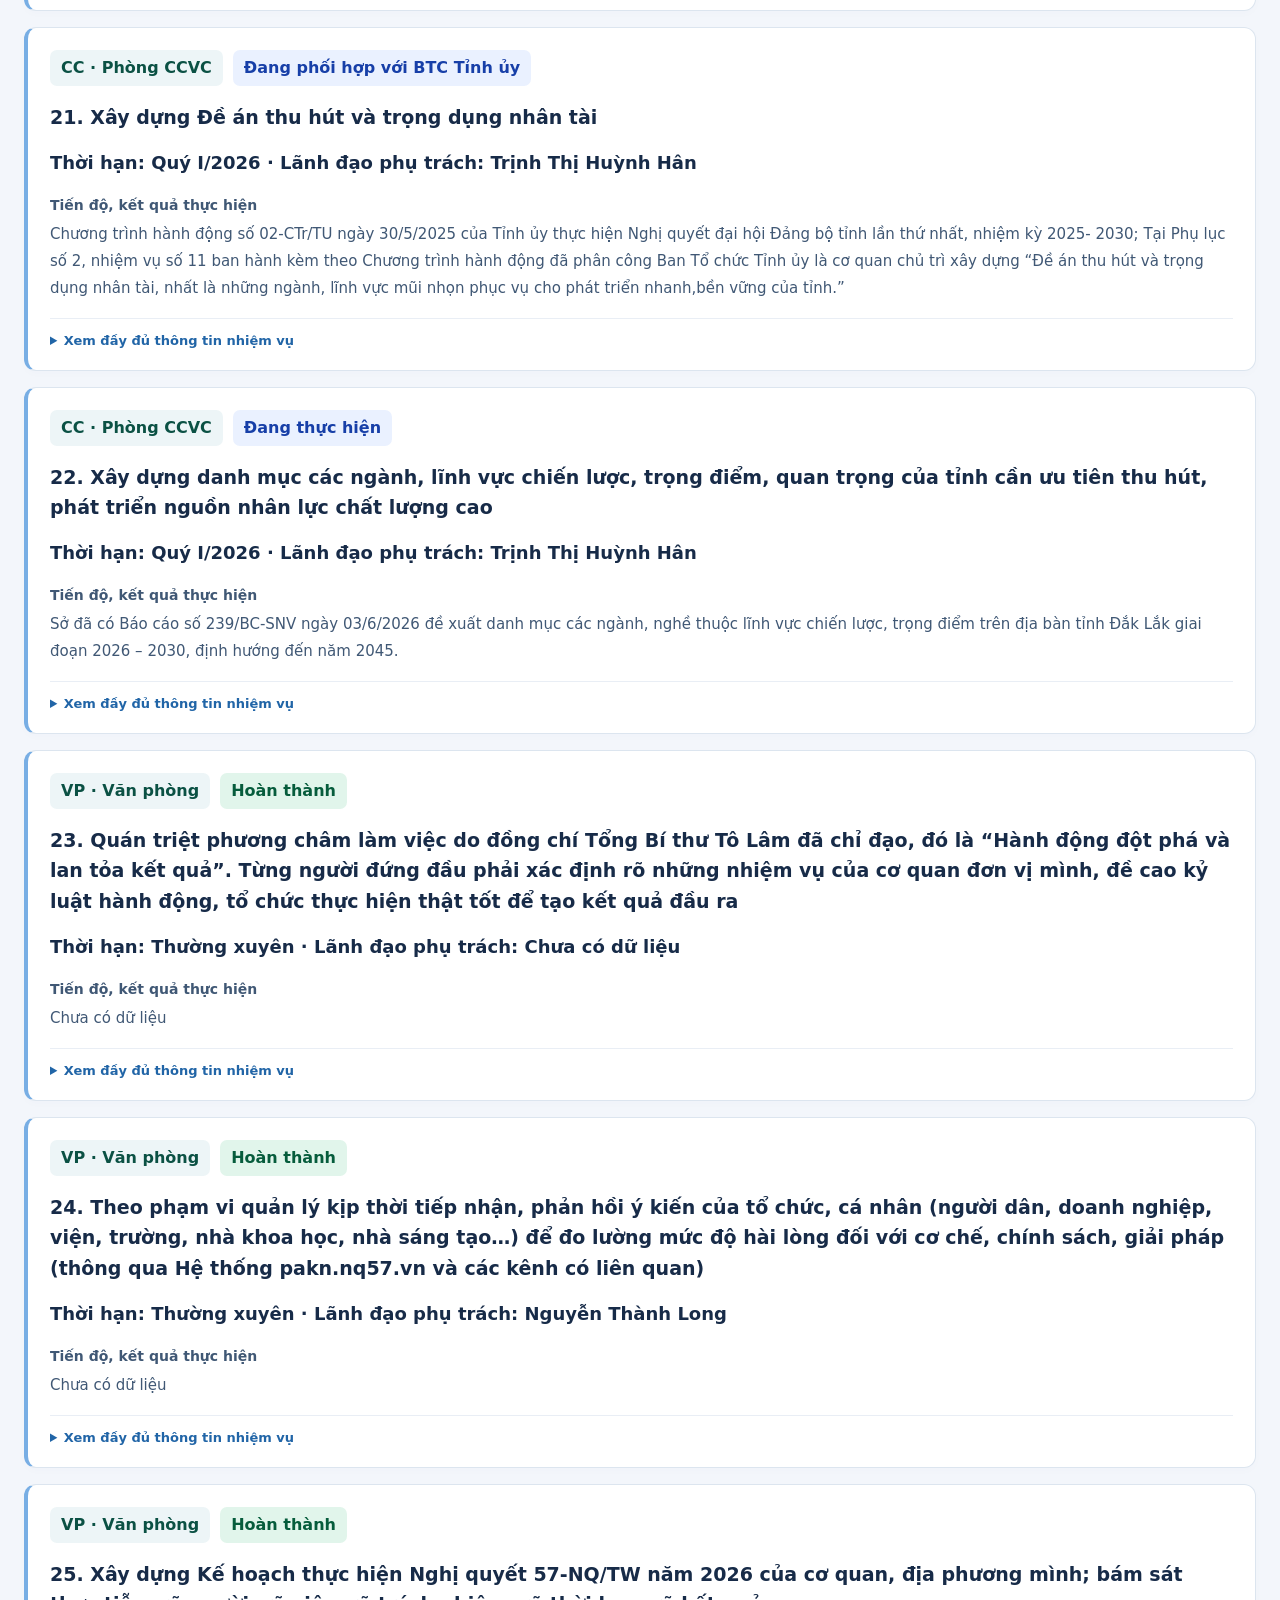
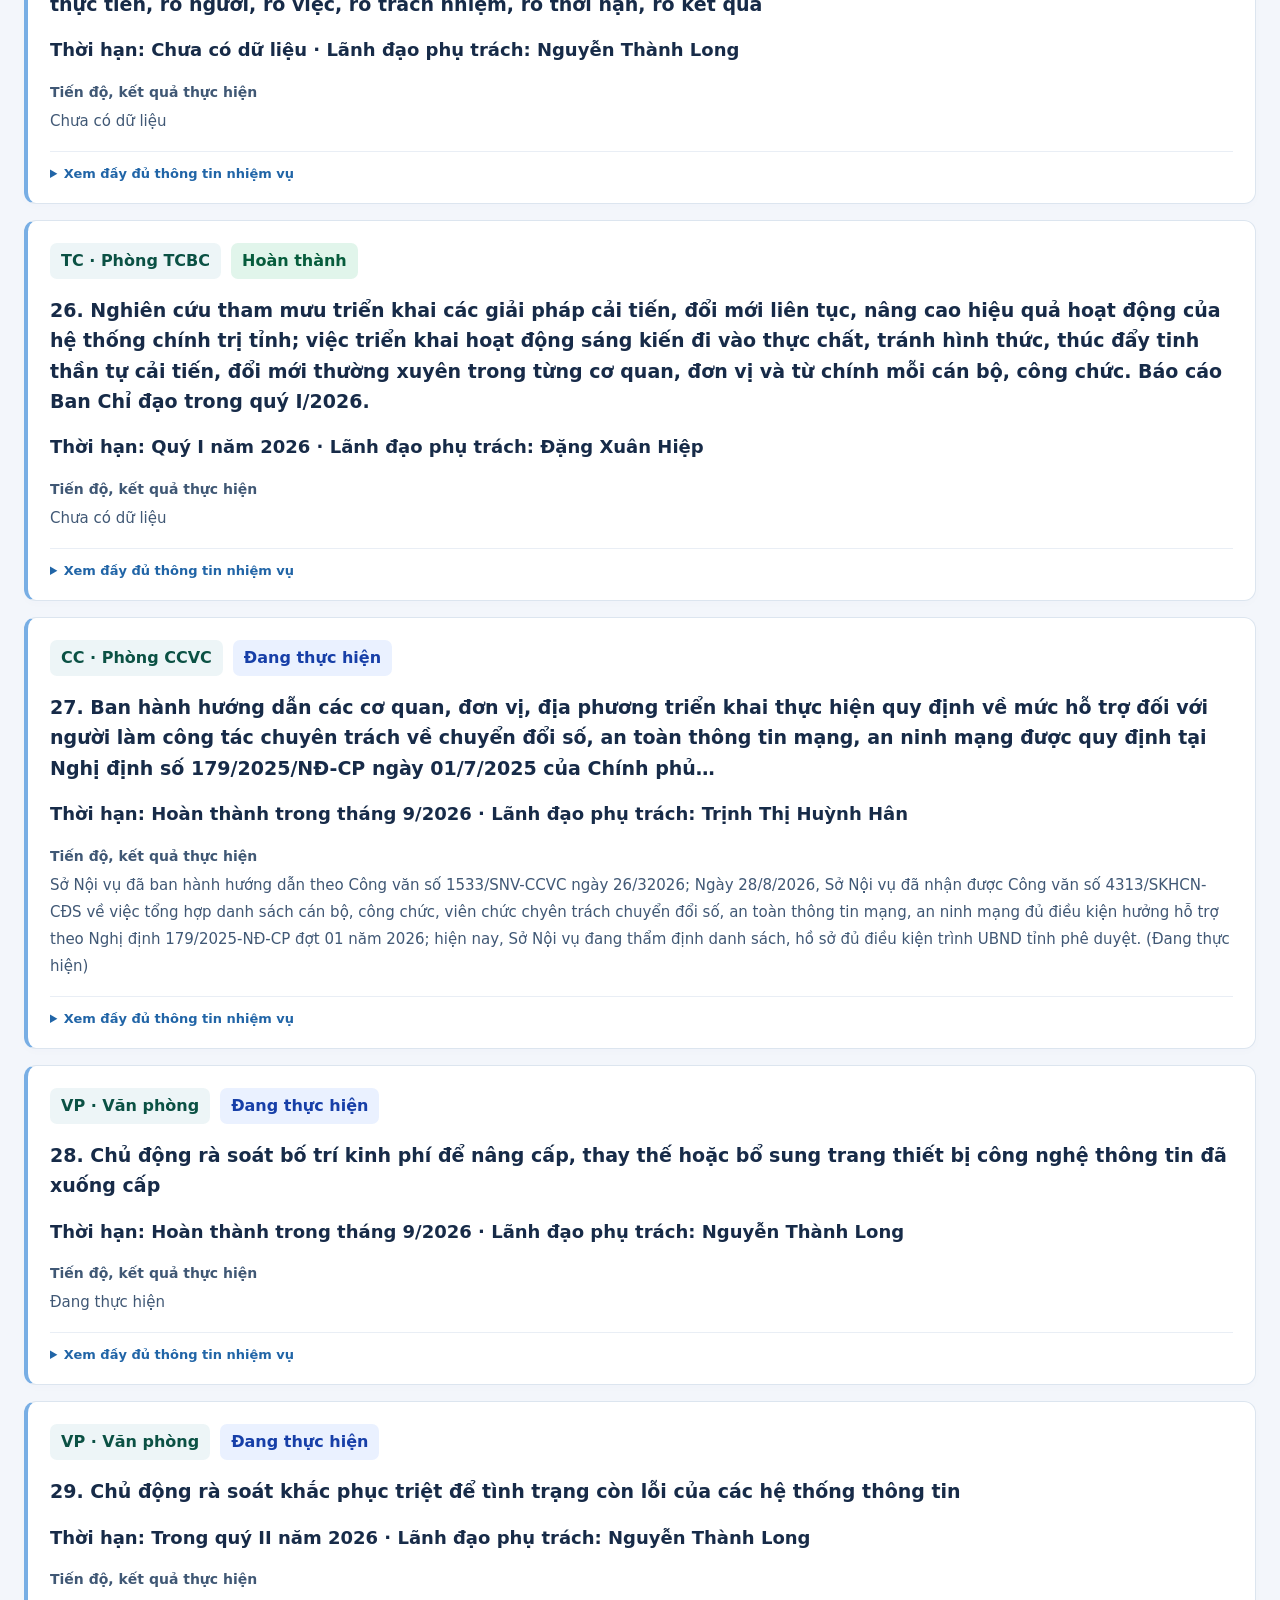
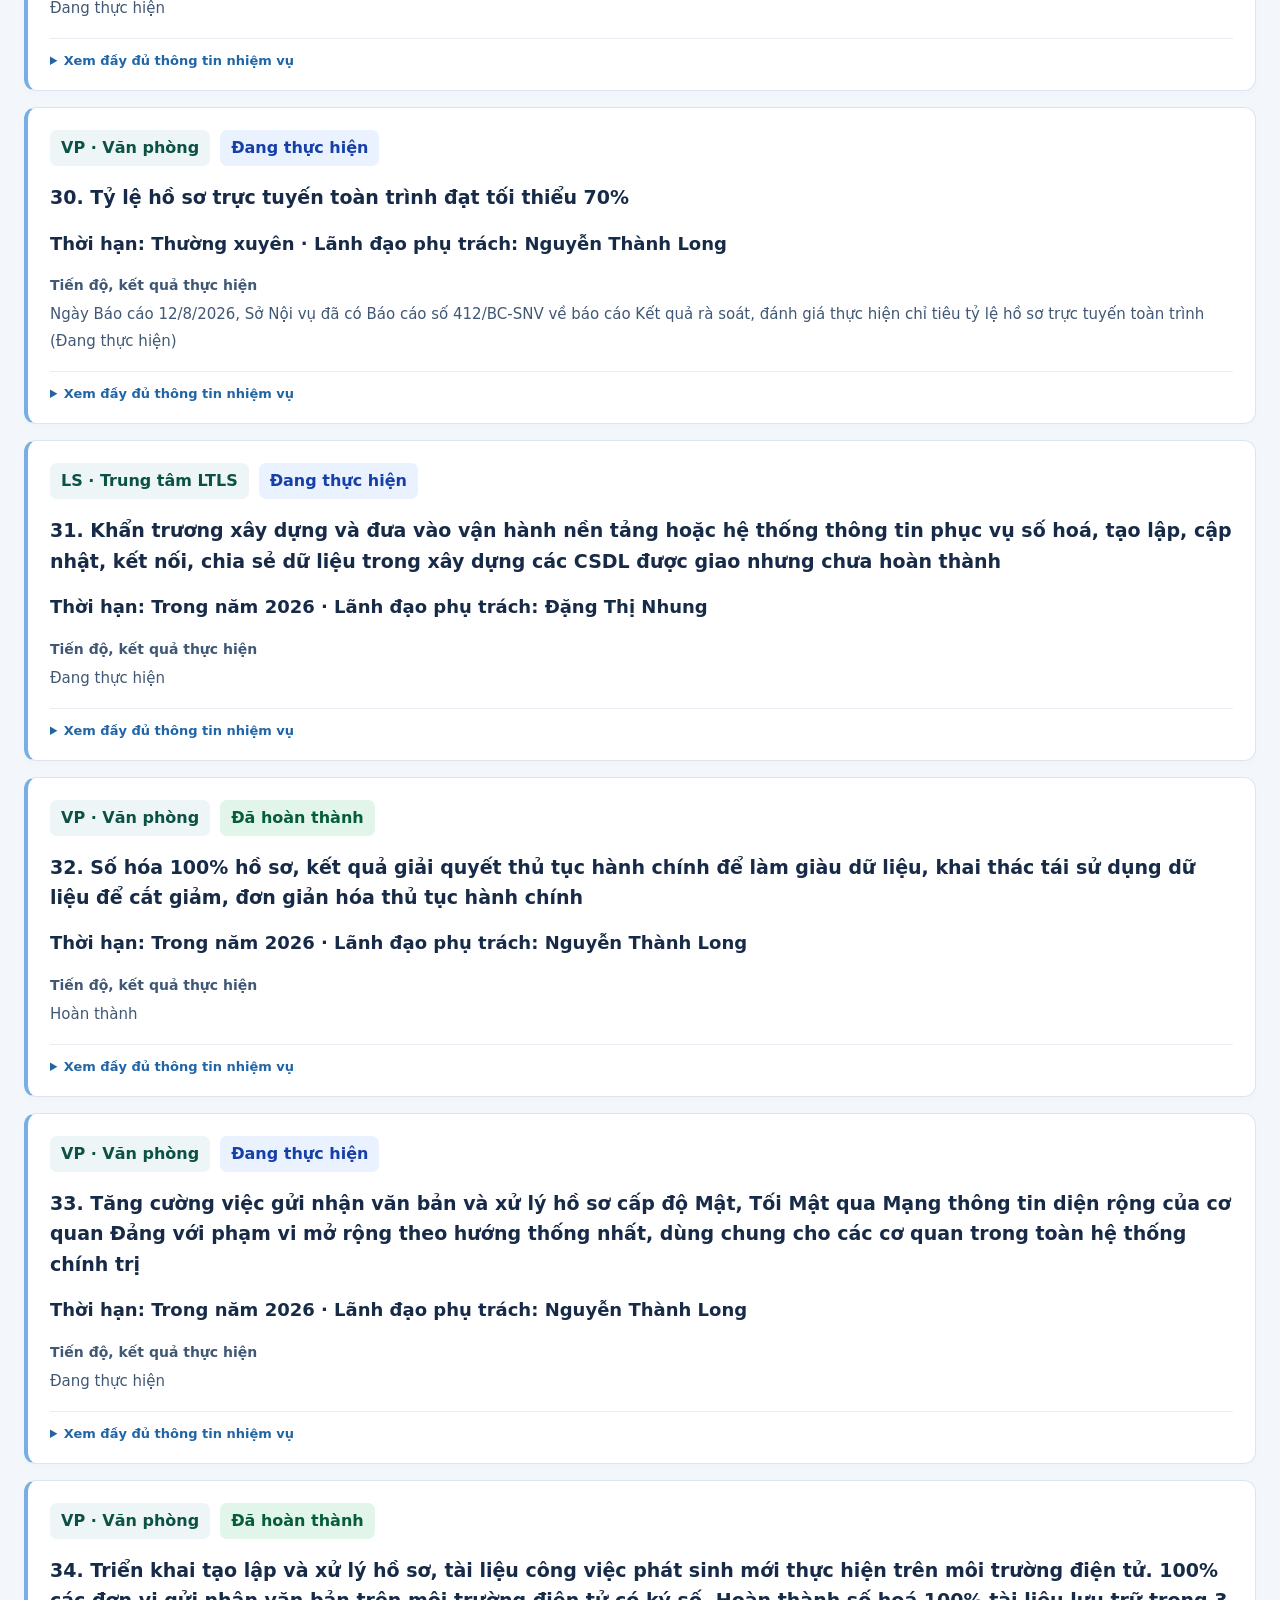
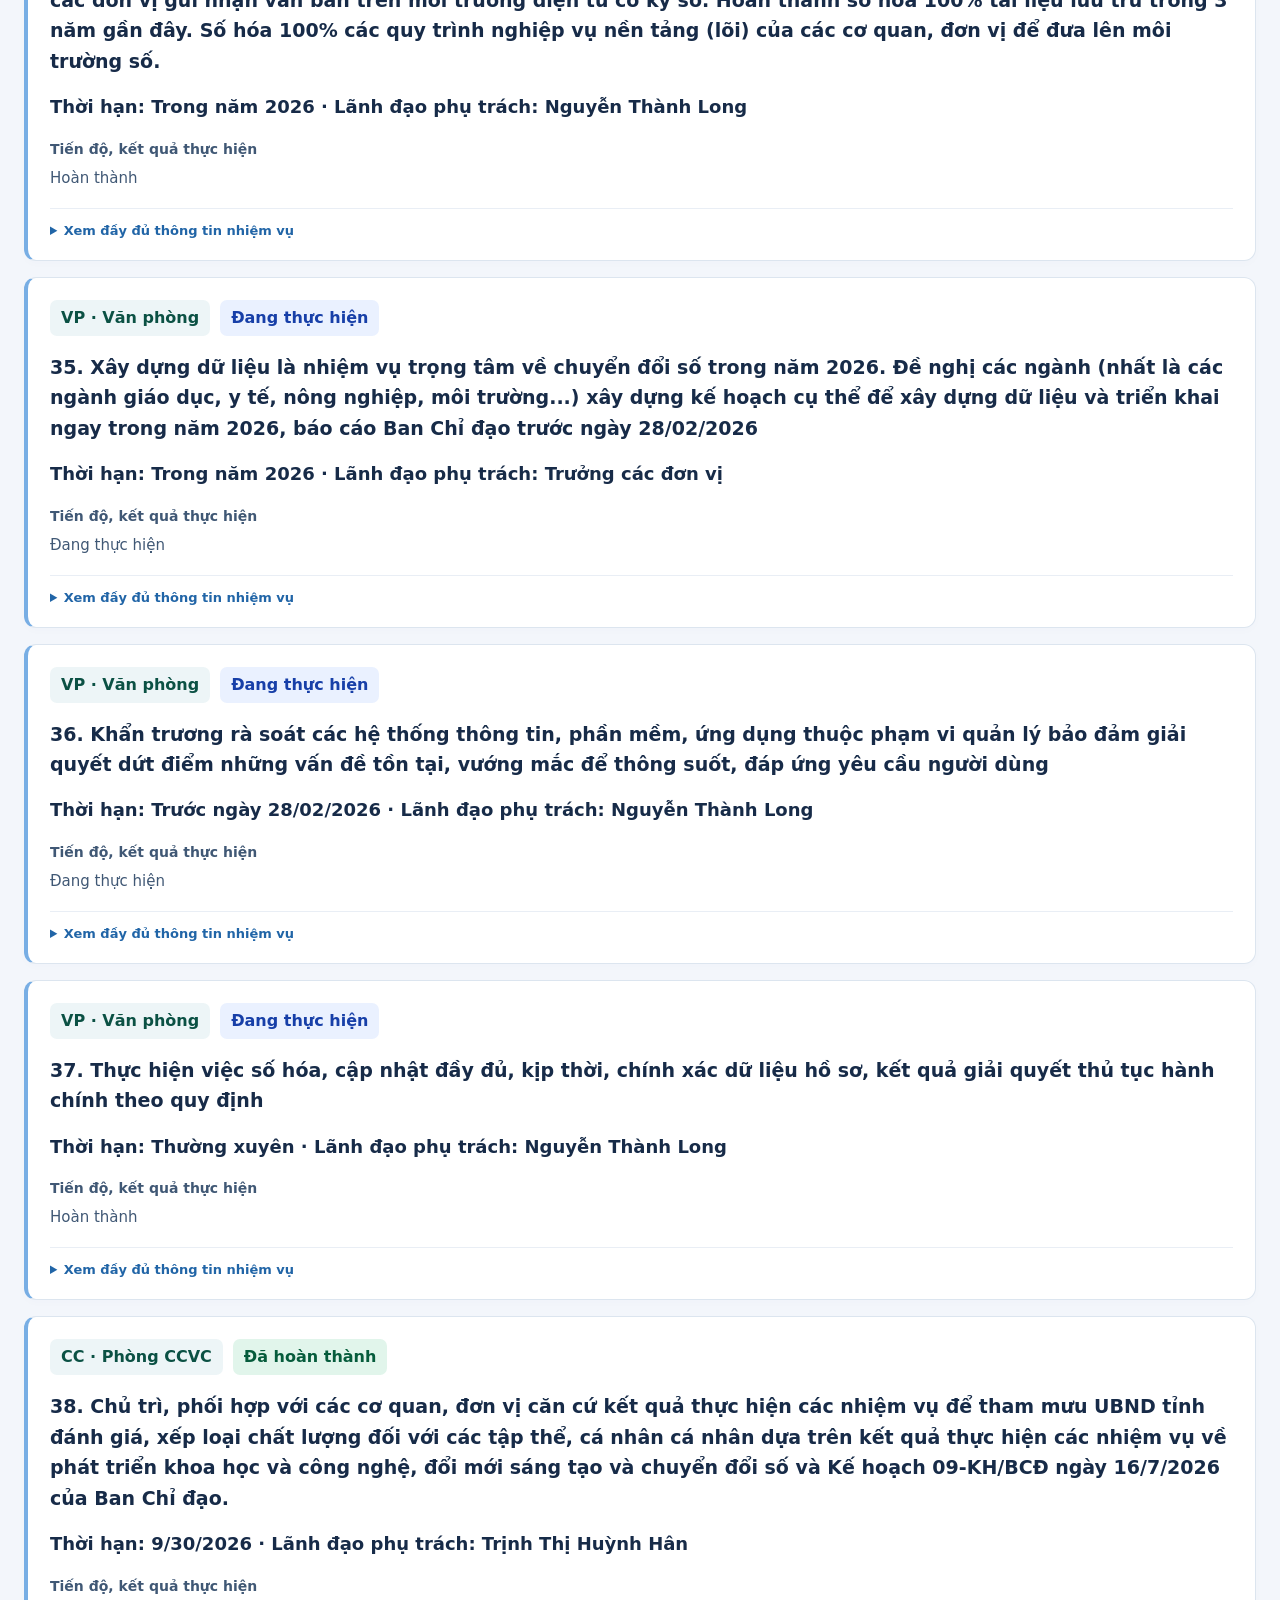
==== commit 48a408fc: "Filter task lists by clicking status summary cards" ====
--- a/index.html
+++ b/index.html
@@ -1,14 +1,14 @@
 <!doctype html>
 <html lang="vi">
 <head><meta charset="utf-8"><meta name="viewport" content="width=device-width,initial-scale=1"><title>Bảng điều hành nhiệm vụ</title>
-<link rel="stylesheet" href="dashboard.css?v=4">
+<link rel="stylesheet" href="dashboard.css?v=5">
 </head><body>
 <header class="topbar"><div class="brand"><span class="brand-mark" aria-hidden="true">N</span><div><strong>ĐIỀU HÀNH NHIỆM VỤ</strong><span>Thông tin tập trung · Theo dõi tiến độ</span></div></div><nav aria-label="Điều hướng"><a href="#overview">Tổng quan</a><a href="#task-list">Nhiệm vụ</a><a href="#directory">Đơn vị</a></nav></header>
 <main>
 <div class="page-heading"><div><p class="eyebrow">BẢNG ĐIỀU HÀNH</p><h1>Tổng quan thực hiện nhiệm vụ</h1><p class="muted">Nhiệm vụ trọng tâm và nhiệm vụ cấp có thẩm quyền giao</p></div><button id="load" class="primary"><span aria-hidden="true">↻</span> Cập nhật ngay</button></div>
 <section class="source-strip" aria-label="Nguồn dữ liệu"><p id="status" role="status">Đang mở dữ liệu…</p><div class="source-links"><a href="https://docs.google.com/spreadsheets/d/1nxTlfSaB0POG4OY9zL0QmA1qa0ZIr4foaWOIghDy3ks/edit?gid=1315345358#gid=1315345358" target="_blank" rel="noopener">Đơn vị · Trang tính3 ↗</a><a href="https://docs.google.com/spreadsheets/d/1nxTlfSaB0POG4OY9zL0QmA1qa0ZIr4foaWOIghDy3ks/edit?gid=1434454130#gid=1434454130" target="_blank" rel="noopener">Nhiệm vụ · Trang tính4 ↗</a></div></section>
-<section id="overview" aria-label="Tổng quan"><div class="section-heading"><h2>Tình hình thực hiện</h2><span class="muted">Theo danh sách đang lọc</span></div>
-<div class="statistics" aria-label="Thống kê nhiệm vụ"><div class="stat total"><span class="stat-label">Tổng nhiệm vụ</span><strong id="count">—</strong><span class="stat-hint">Đang hiển thị / toàn bộ</span></div><div class="stat ongoing"><span class="stat-label">Đang thực hiện</span><strong id="ongoing-count">—</strong><span class="stat-hint">Trạng thái bắt đầu bằng “Đang”</span></div><div class="stat completed"><span class="stat-label">Đã hoàn thành</span><strong id="completed-count">—</strong><span class="stat-hint">Hoàn thành theo bảng tính</span></div><div class="stat overdue"><span class="stat-label">Quá hạn</span><strong id="overdue-count">—</strong><span class="stat-hint">Theo trạng thái hoặc ghi chú</span></div><div class="stat units-stat"><span class="stat-label">Đơn vị có nhiệm vụ</span><strong id="filtered-units">—</strong><span class="stat-hint">Số mã đơn vị được ghi nhận</span></div></div>
+<section id="overview" aria-label="Tổng quan"><div class="section-heading"><h2>Tình hình thực hiện</h2><span class="muted">Theo tìm kiếm và đơn vị đã chọn</span></div>
+<div class="statistics" aria-label="Thống kê nhiệm vụ"><div class="stat total"><span class="stat-label">Tổng nhiệm vụ</span><strong id="count">—</strong><span class="stat-hint">Đang hiển thị / toàn bộ</span></div><button type="button" class="stat ongoing" data-task-filter="__ongoing" aria-pressed="false"><span class="stat-label">Đang thực hiện</span><strong id="ongoing-count">—</strong><span class="stat-hint">Trạng thái bắt đầu bằng “Đang”</span></button><button type="button" class="stat completed" data-task-filter="__completed" aria-pressed="false"><span class="stat-label">Đã hoàn thành</span><strong id="completed-count">—</strong><span class="stat-hint">Hoàn thành theo bảng tính</span></button><button type="button" class="stat overdue" data-task-filter="__overdue" aria-pressed="false"><span class="stat-label">Quá hạn</span><strong id="overdue-count">—</strong><span class="stat-hint">Theo trạng thái hoặc ghi chú</span></button><div class="stat units-stat"><span class="stat-label">Đơn vị có nhiệm vụ</span><strong id="filtered-units">—</strong><span class="stat-hint">Số mã đơn vị được ghi nhận</span></div></div>
 <div class="overview-grid"><section class="panel completion-panel"><div><p class="eyebrow">TIẾN ĐỘ CHUNG</p><h2>Tỷ lệ hoàn thành</h2><p id="completion-caption" class="muted">Đang mở dữ liệu…</p><p id="overview-note" class="attention"></p></div><div id="completion-ring" class="completion-ring" role="img" aria-label="Tỷ lệ hoàn thành, số liệu được hiển thị ở bên cạnh"><strong id="completion-percent">—</strong><span>hoàn thành</span></div></section><section class="panel"><div class="section-heading"><h2>Nhiệm vụ theo đơn vị</h2><span class="muted">Tất cả đơn vị</span></div><div id="unit-bars" tabindex="0" role="region" aria-label="Nhiệm vụ theo tất cả đơn vị, cuộn để xem thêm"></div></section></div>
 </section>
 <section id="task-list"><div class="section-heading"><div><p class="eyebrow">CHI TIẾT THỰC HIỆN</p><h2>Danh sách nhiệm vụ</h2></div></div>
@@ -16,4 +16,4 @@
 <p class="data-note">Hoàn thành theo cột trạng thái; quá hạn theo trạng thái hoặc ghi chú “Trễ hạn” / “Quá hạn”. Giữ nguyên thời hạn và nội dung nguồn.</p><p id="sheet-title" hidden></p><p id="empty" class="panel empty" hidden>Không có nhiệm vụ phù hợp. Hãy thử từ khóa khác hoặc xóa bộ lọc.</p><section class="cards" id="cards" aria-label="Danh sách nhiệm vụ"></section></section>
 <section id="directory" class="panel directory"><div class="section-heading"><h2>Danh mục đơn vị</h2><span class="directory-count"><span id="unit-count">0</span> đơn vị</span></div><div class="table-wrap"><table><thead><tr><th>Mã đơn vị</th><th>Tên đơn vị</th><th>Người phụ trách</th><th>Gmail</th><th>SĐT</th></tr></thead><tbody id="units"></tbody></table></div></section>
 <footer>Dữ liệu được lưu trong trình duyệt. Bấm “Cập nhật ngay” để đọc bản mới từ Google Sheets.</footer>
-</main><script src="app.js?v=608460a34e20"></script></body></html>
+</main><script src="app.js?v=9fbd7715038a"></script></body></html>
--- a/dashboard.css
+++ b/dashboard.css
@@ -3,3 +3,5 @@
 #unit-bars{max-height:138px;overflow-y:auto;overscroll-behavior:contain;scrollbar-gutter:stable;padding-right:12px}#unit-bars:focus-visible{outline:3px solid #73b7ff;outline-offset:4px}#unit-bars::-webkit-scrollbar{width:7px}#unit-bars::-webkit-scrollbar-thumb{background:#c0d2e5;border-radius:8px}
 
 .overview-grid>.panel{padding:18px 22px}.overview-grid .completion-ring{width:120px;height:120px}.overview-grid .attention{margin:12px 0 0}.overview-grid .bar-item{margin:0 0 12px}.overview-grid .bar-label{line-height:18px;margin-bottom:7px}.overview-grid .bar-track{height:7px}@media(max-width:700px){.overview-grid>.panel{padding:18px}}
+
+button.stat{text-align:left;font:inherit;cursor:pointer;transition:box-shadow .15s,transform .15s}button.stat:hover{transform:translateY(-2px);box-shadow:0 5px 14px #29476c18}button.stat[aria-pressed="true"]{outline:2px solid currentColor;outline-offset:2px}button.stat:focus-visible{outline:3px solid #176ac6;outline-offset:3px}@media(prefers-reduced-motion:reduce){button.stat{transition:none}}
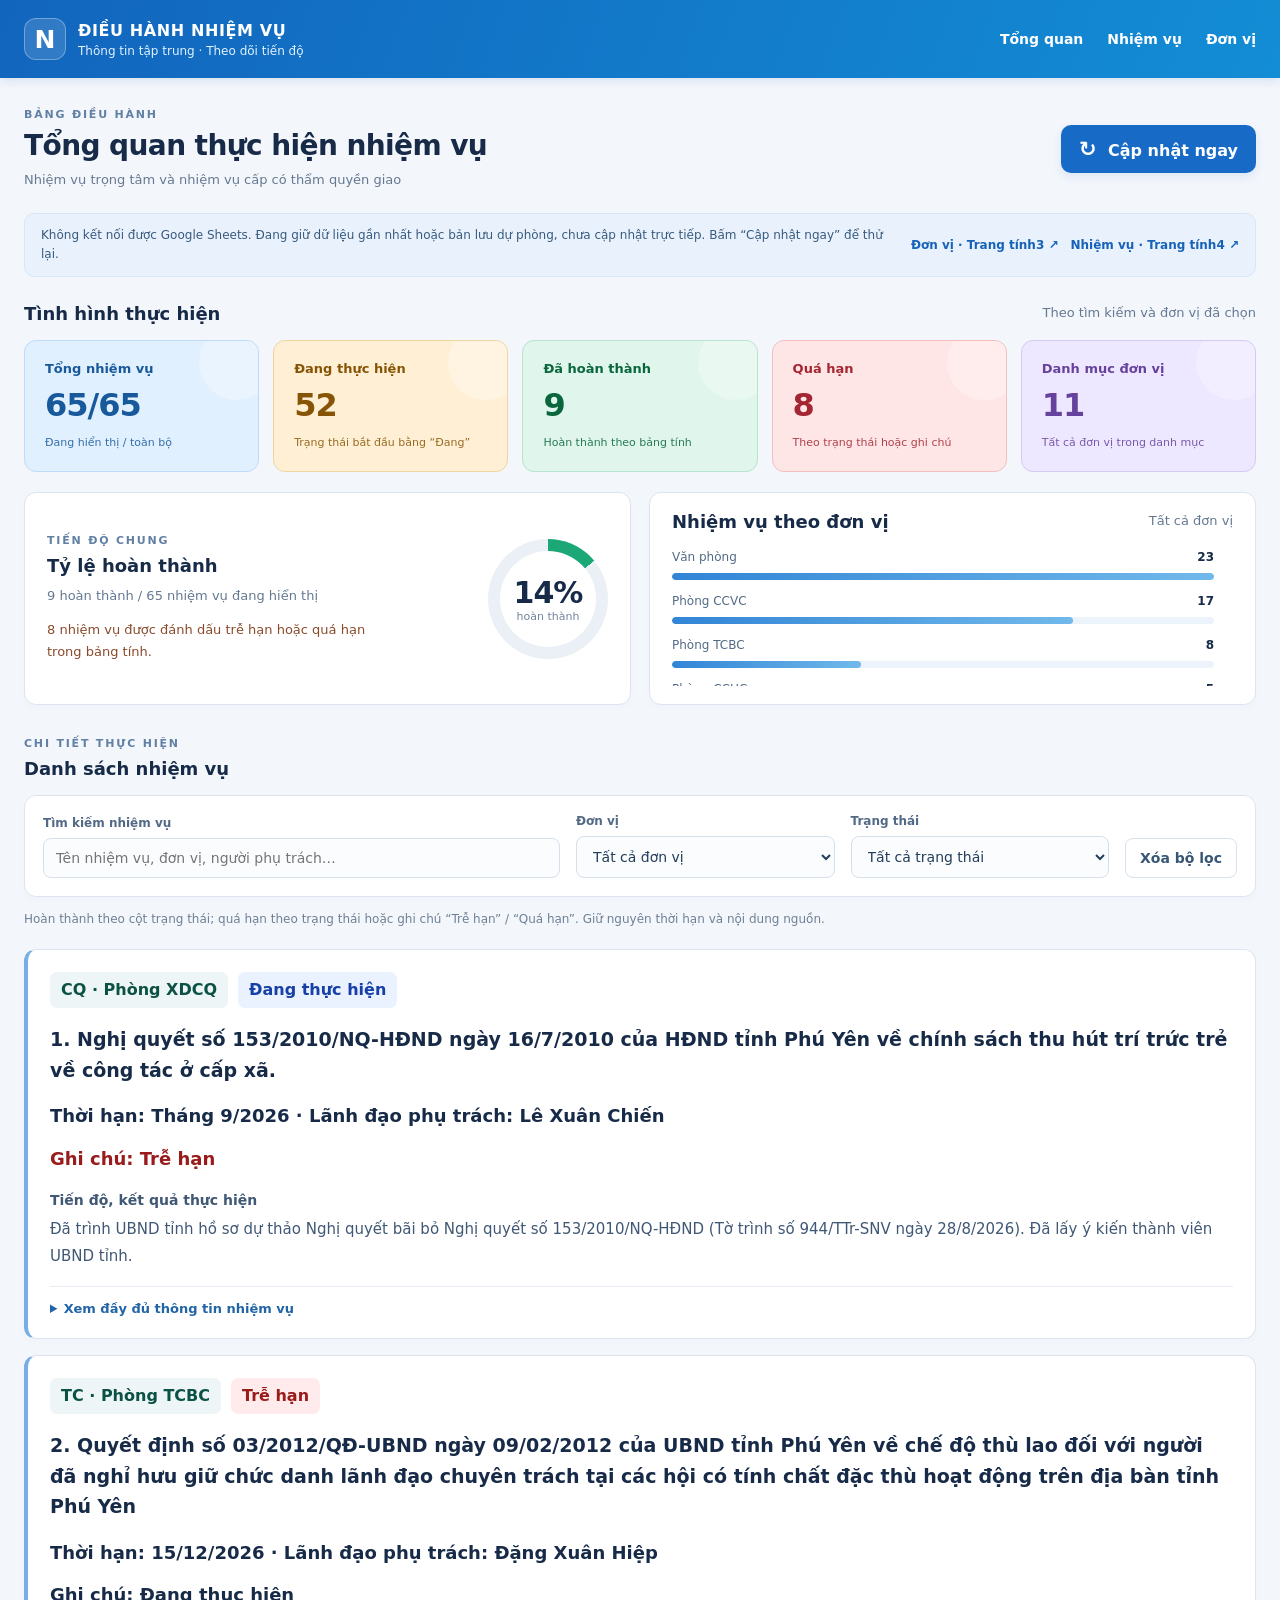
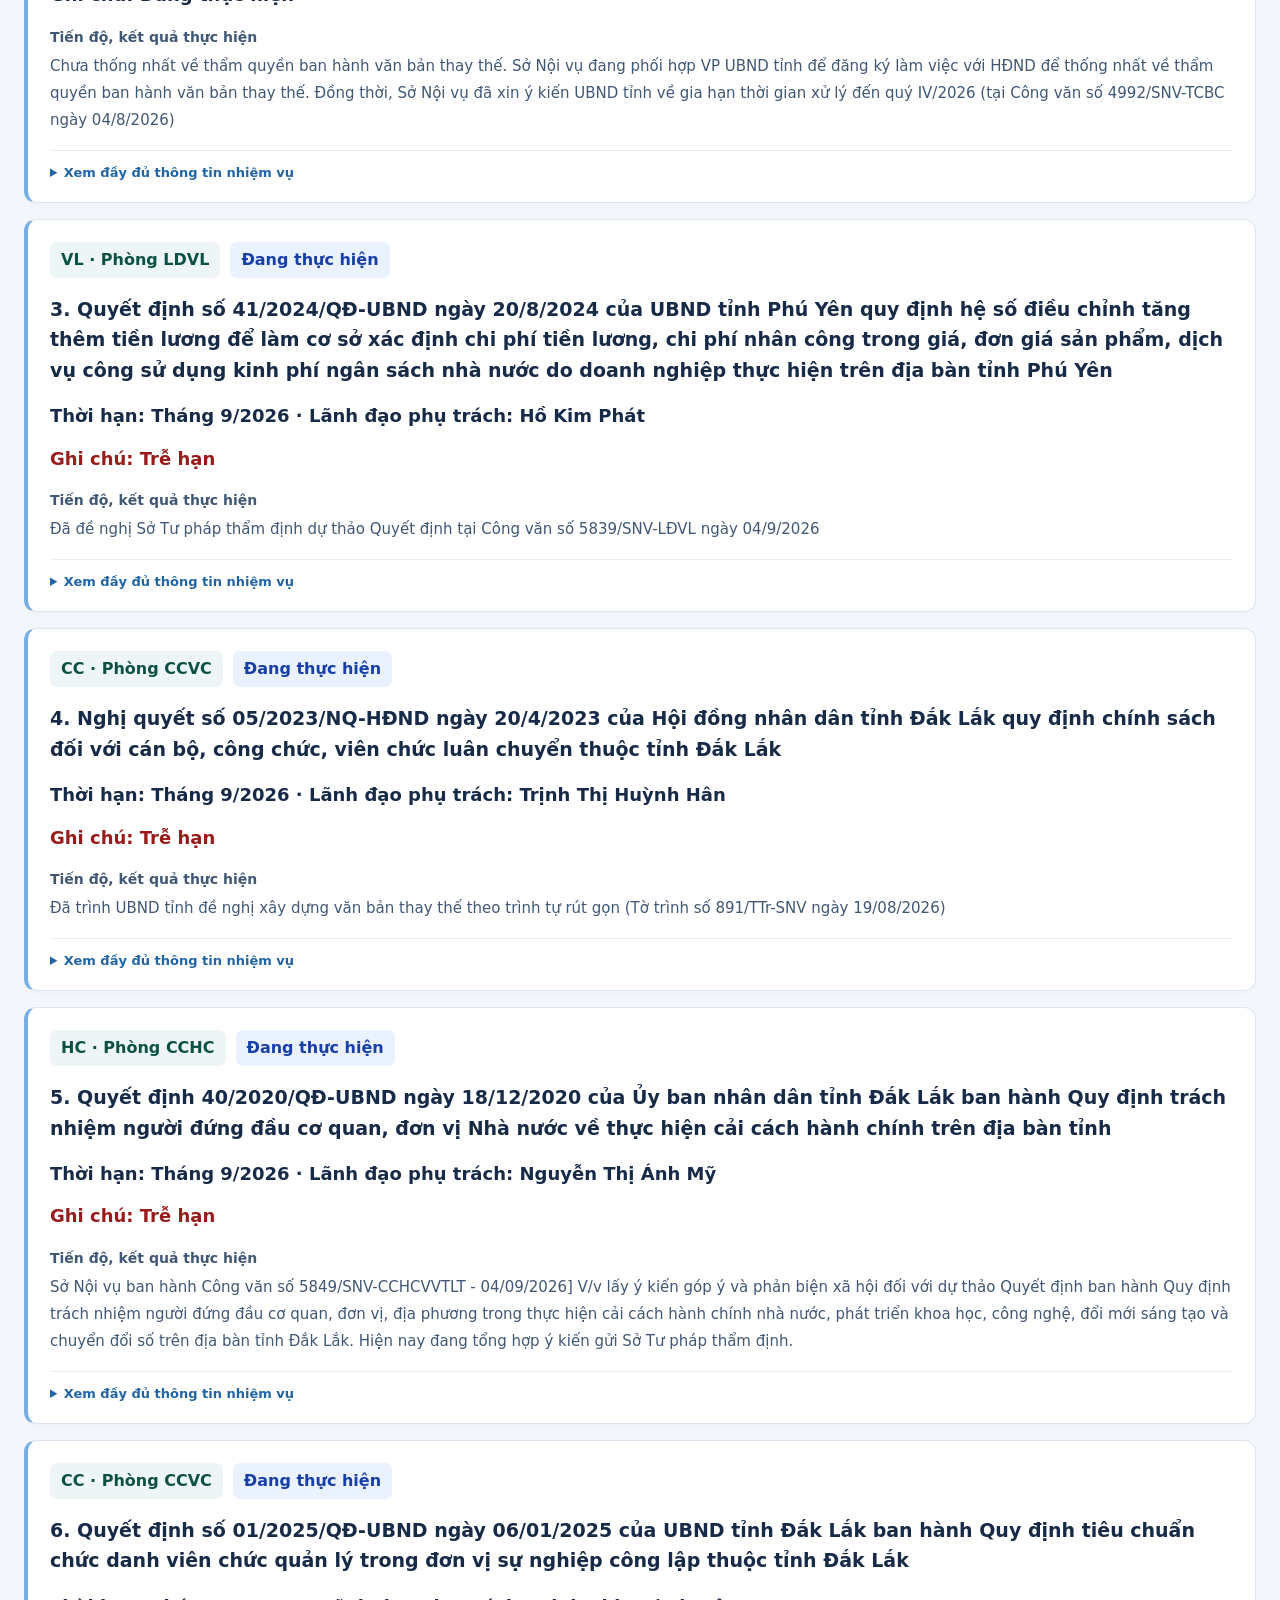
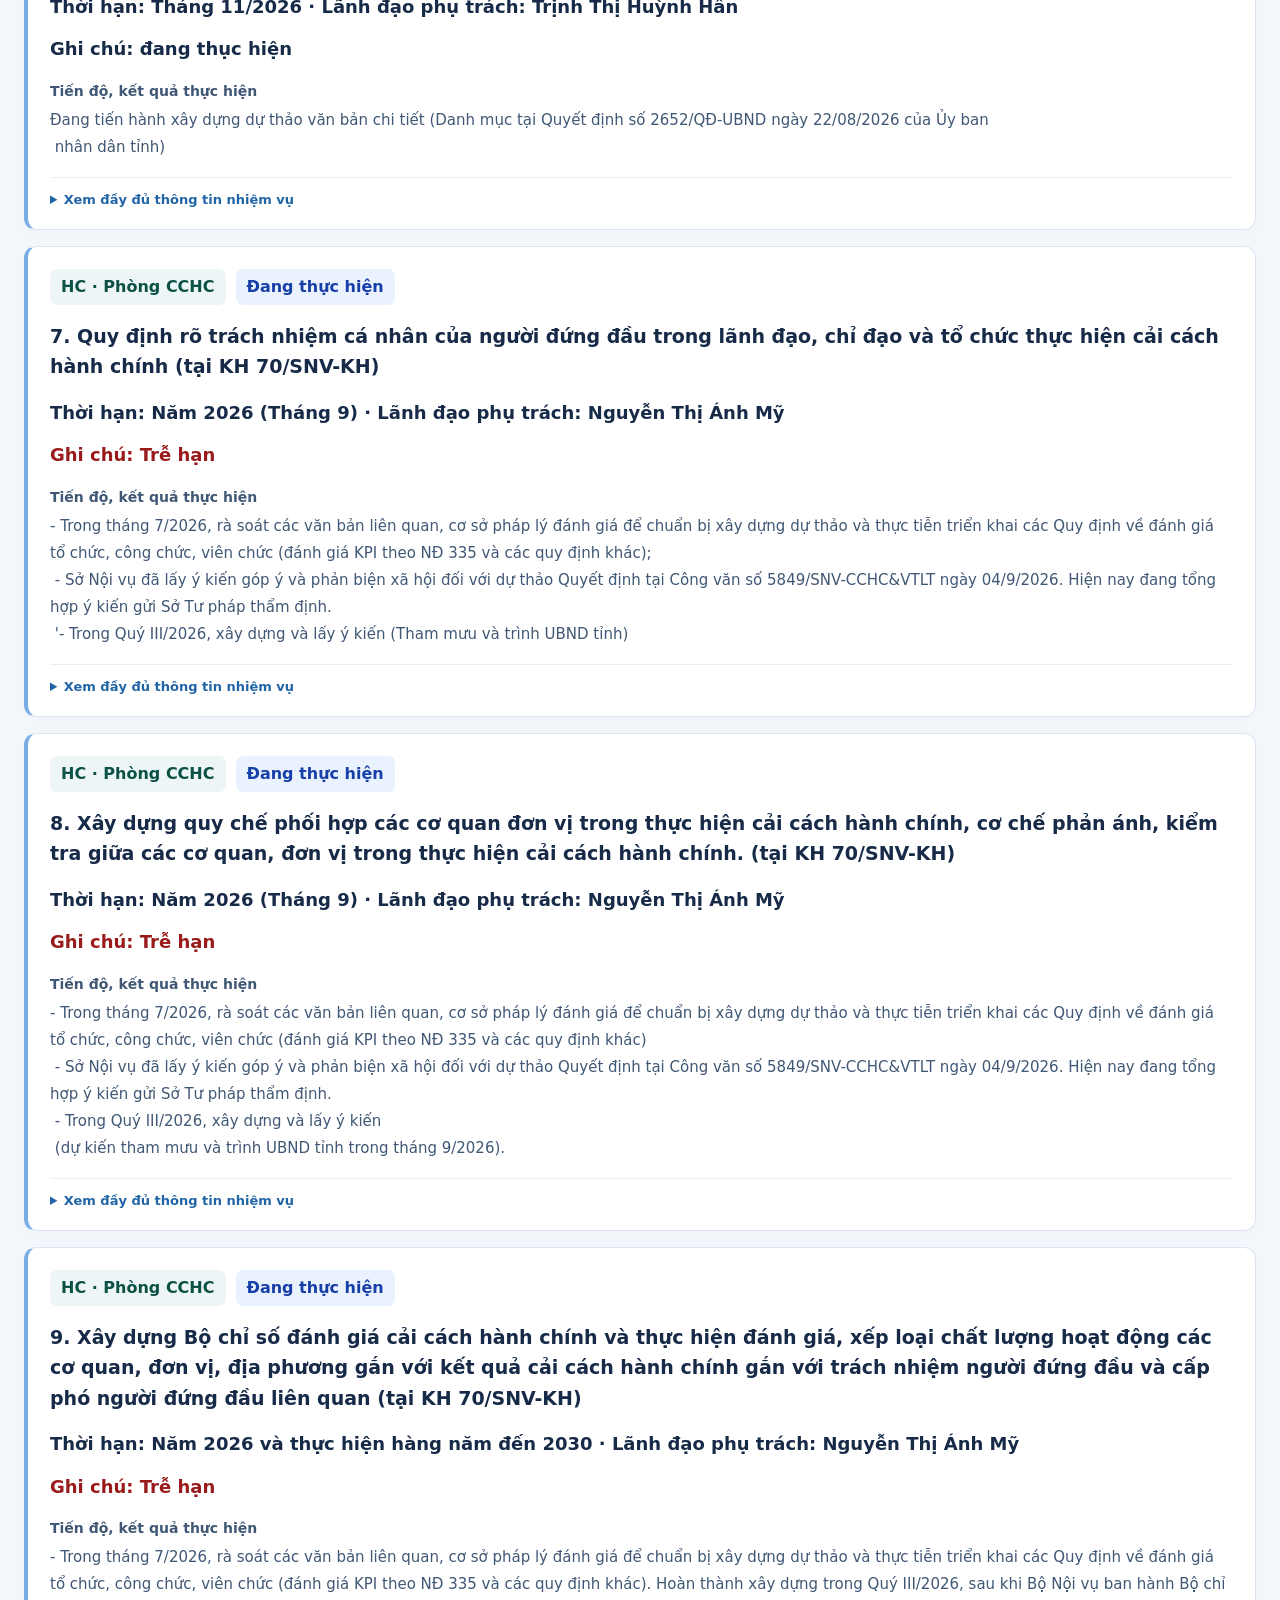
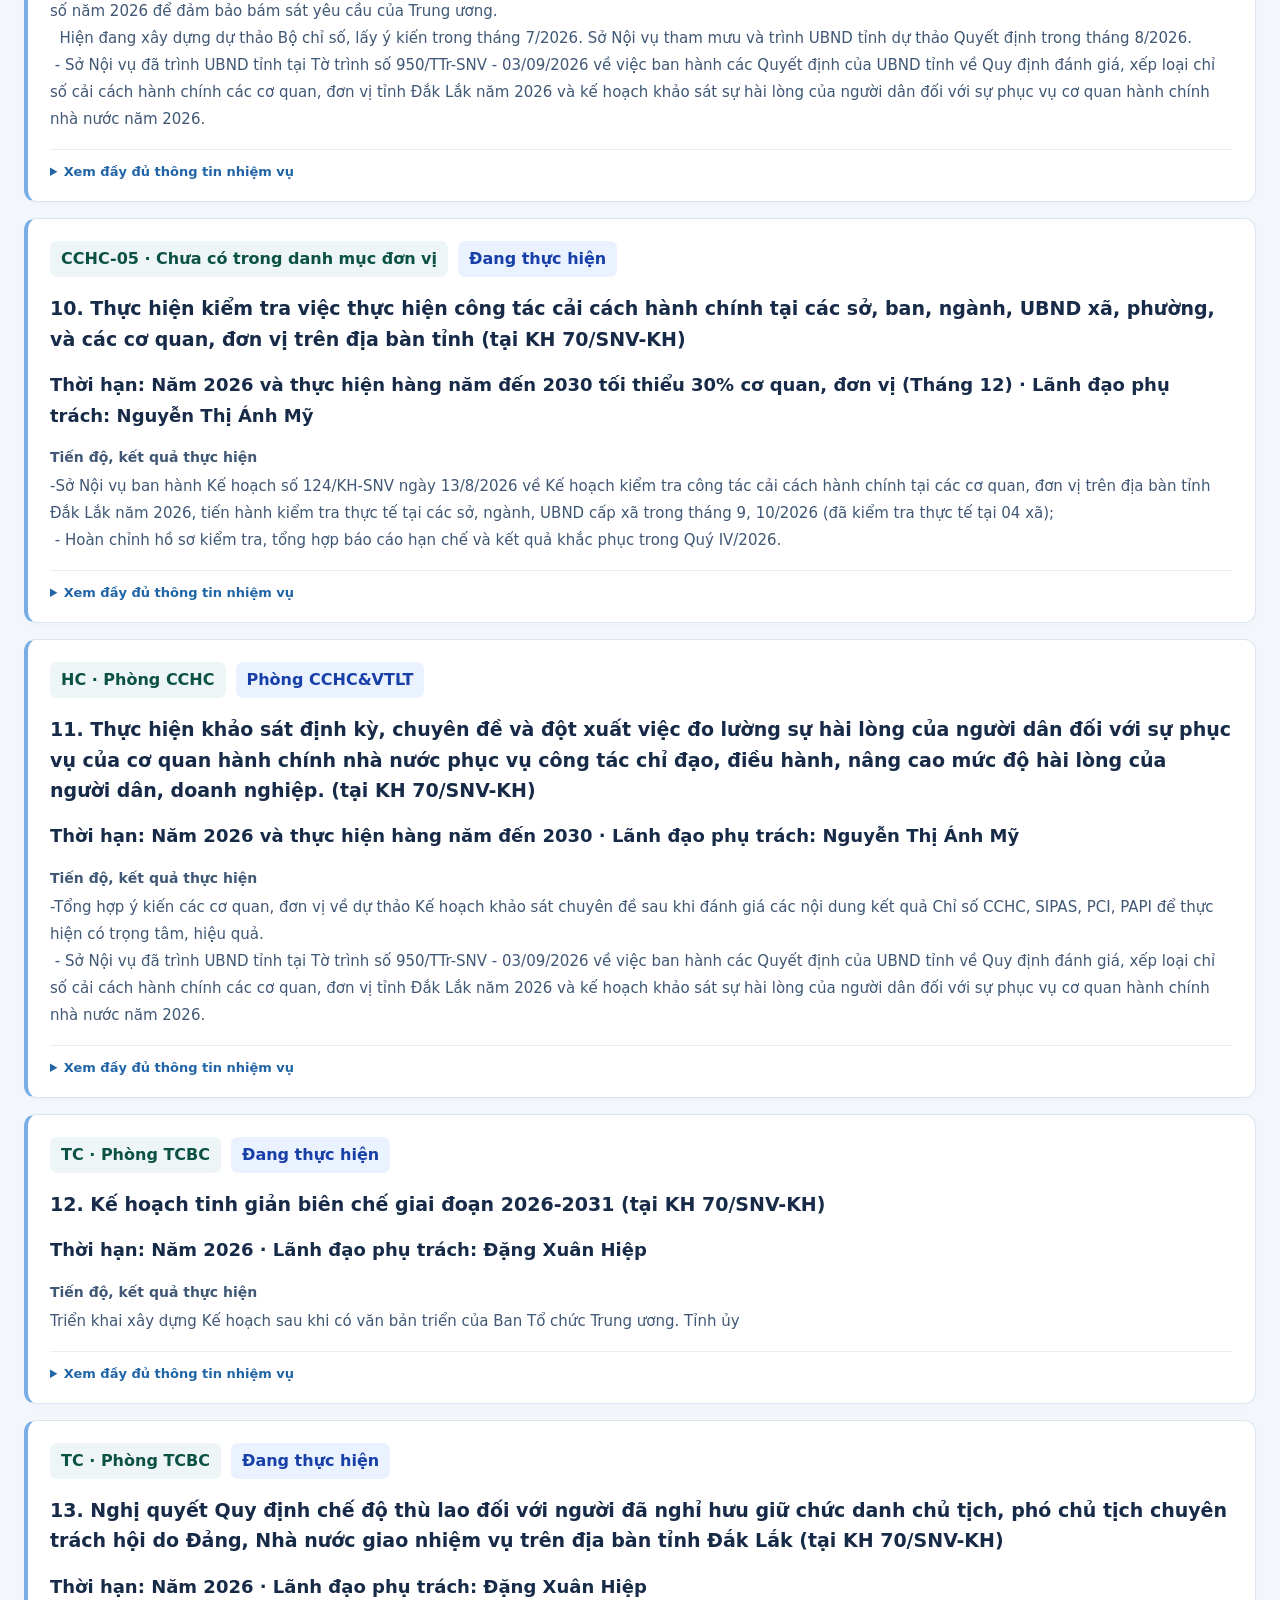
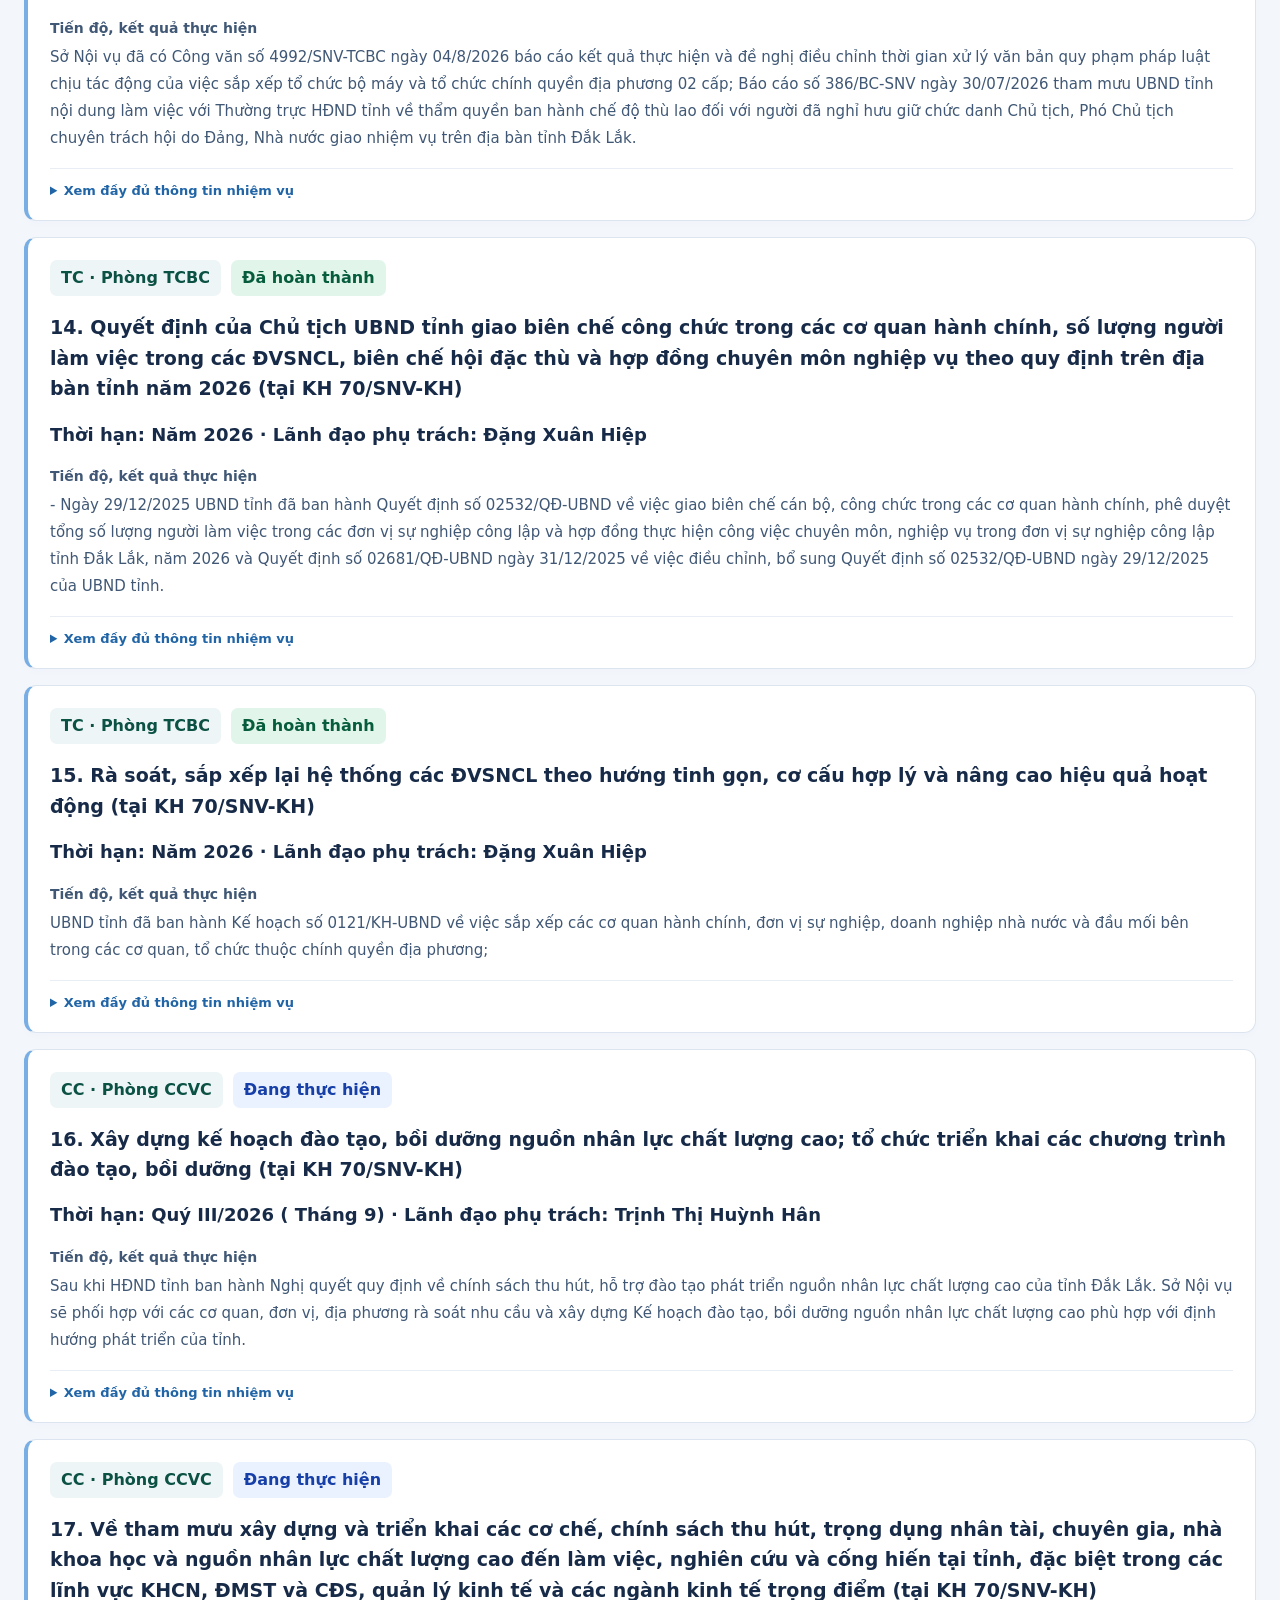
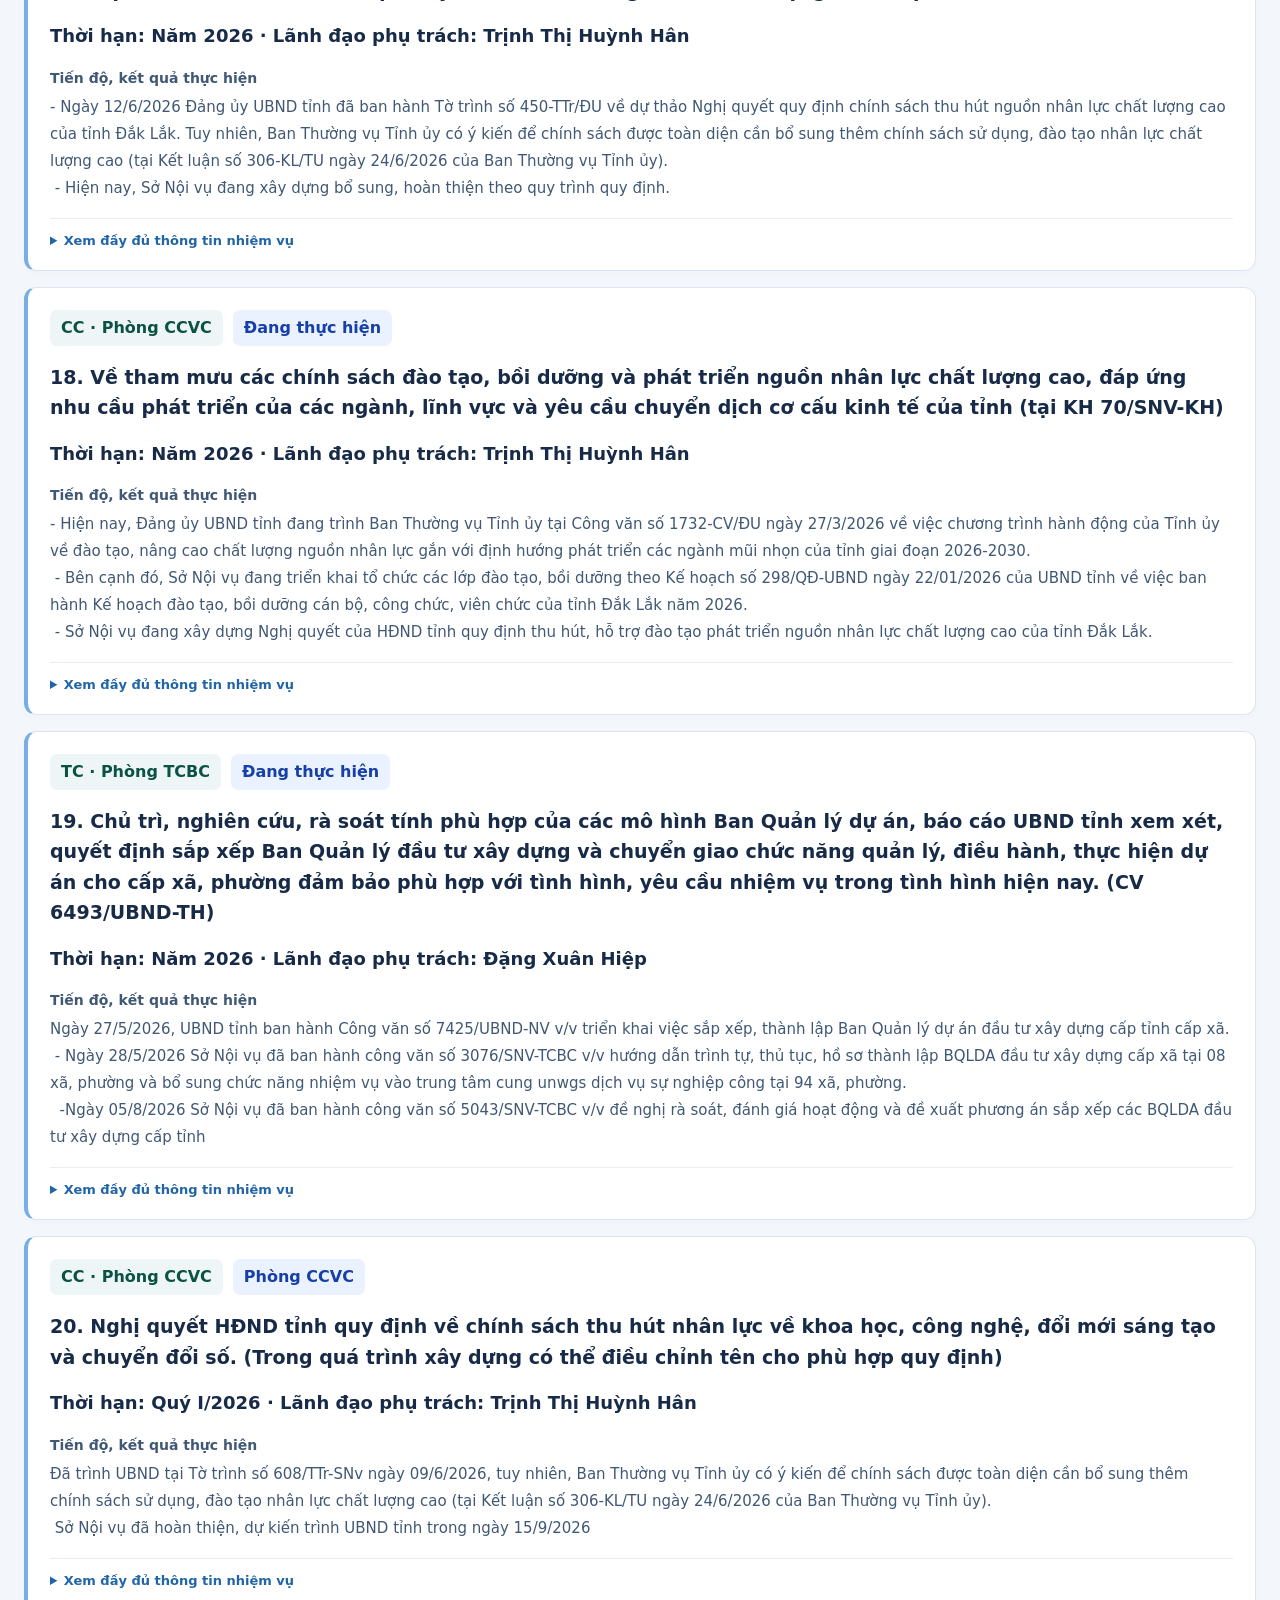
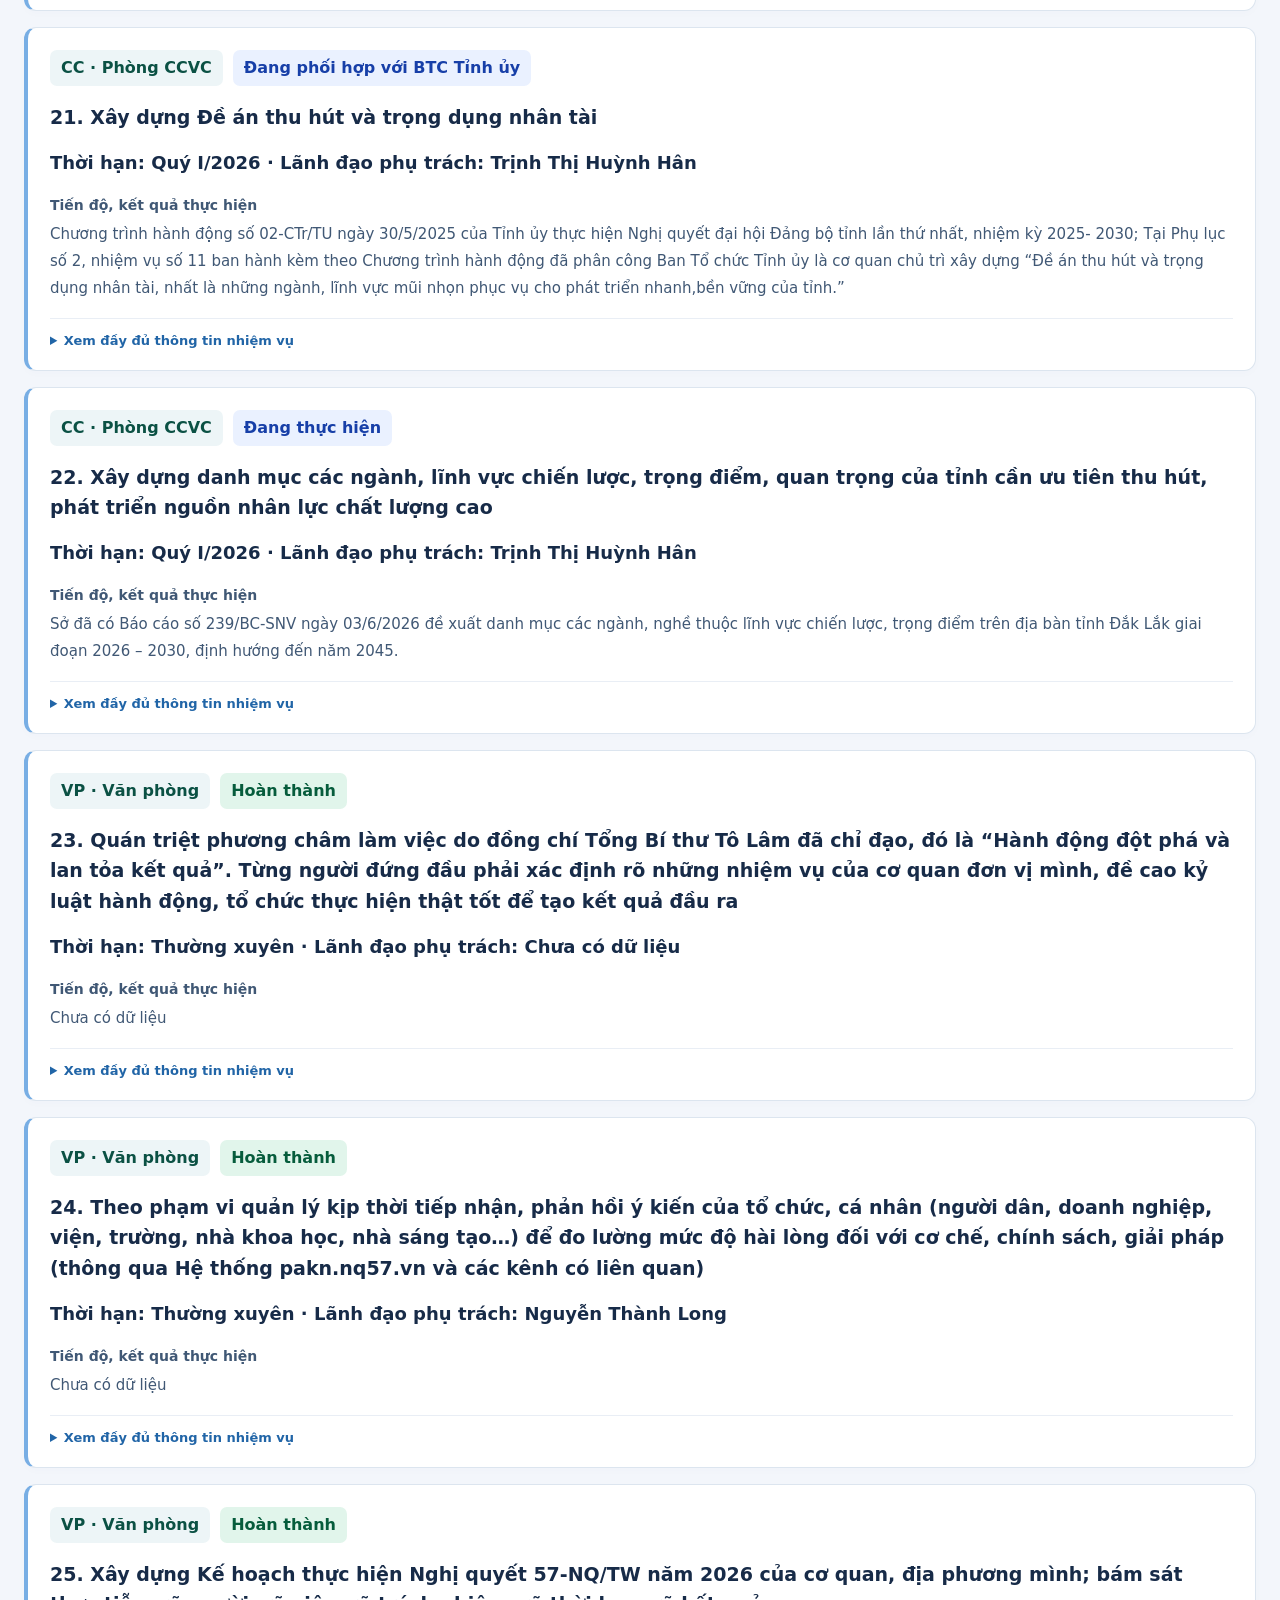
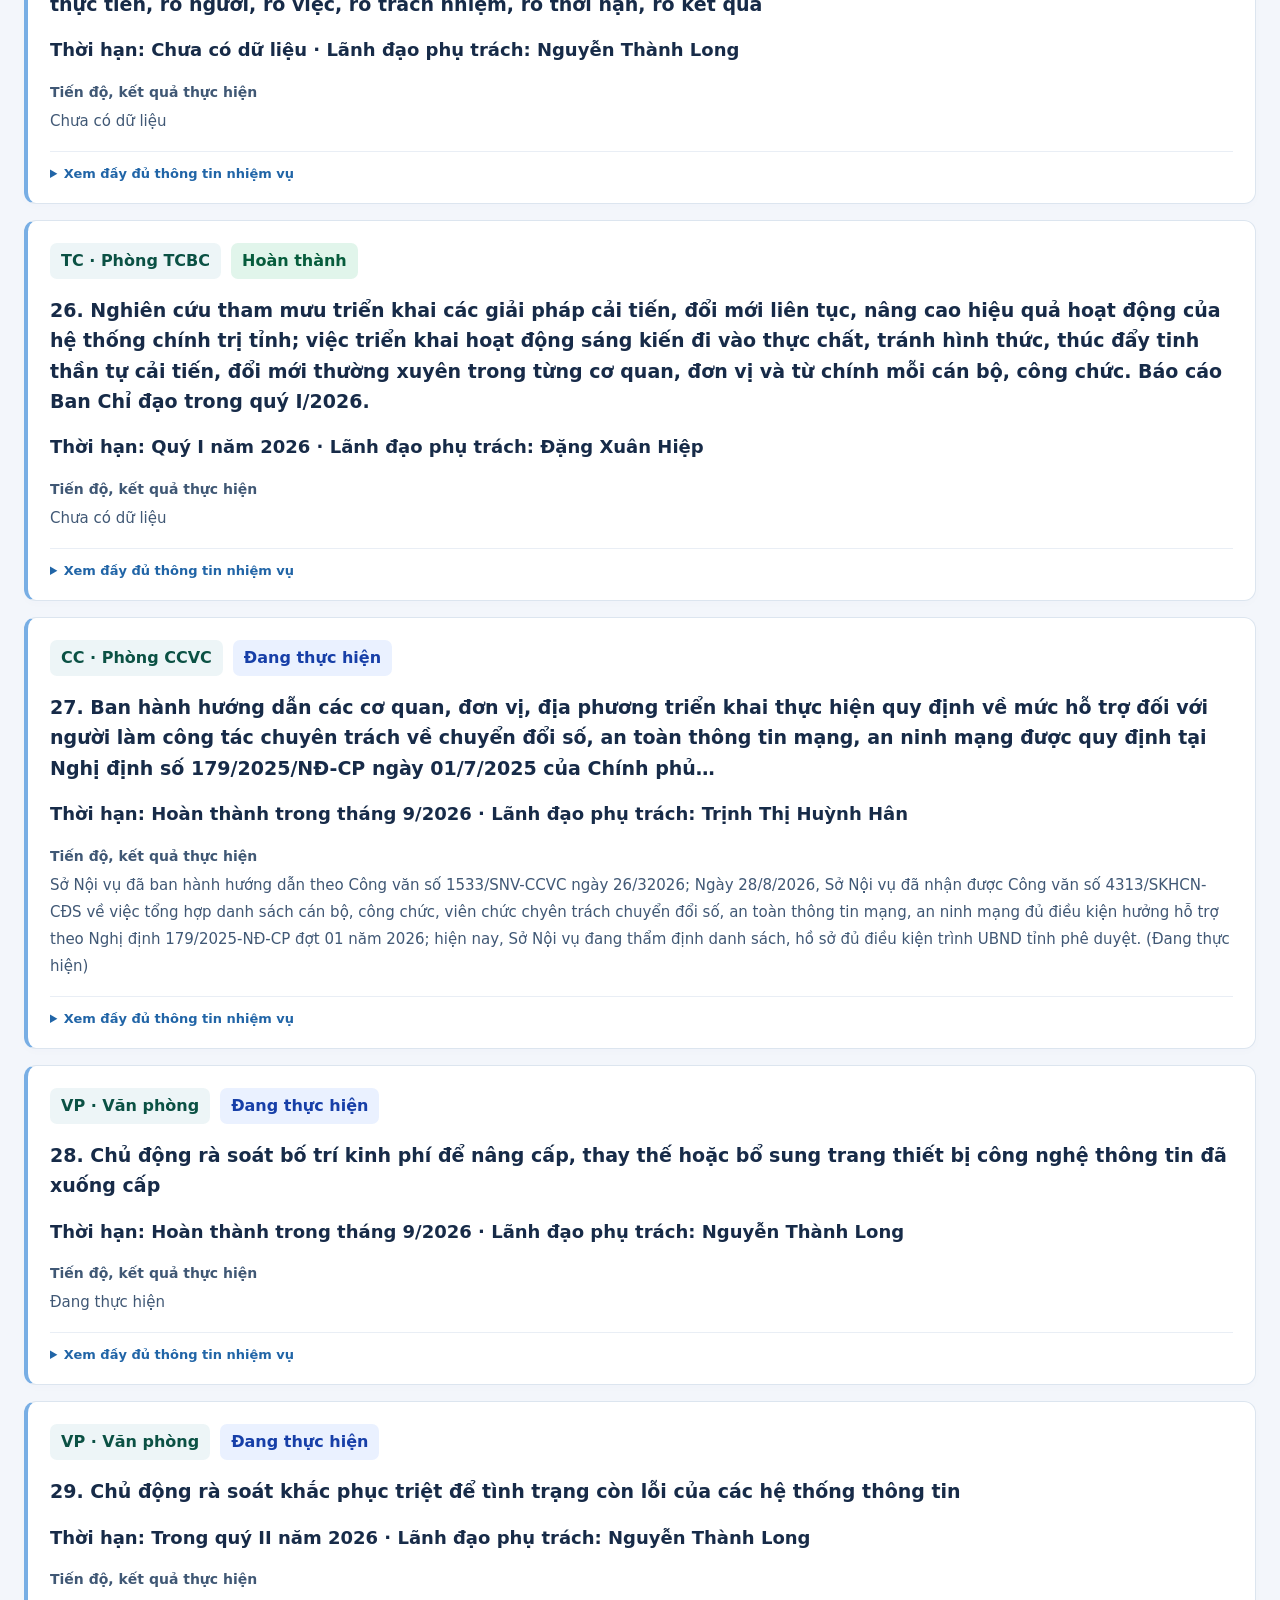
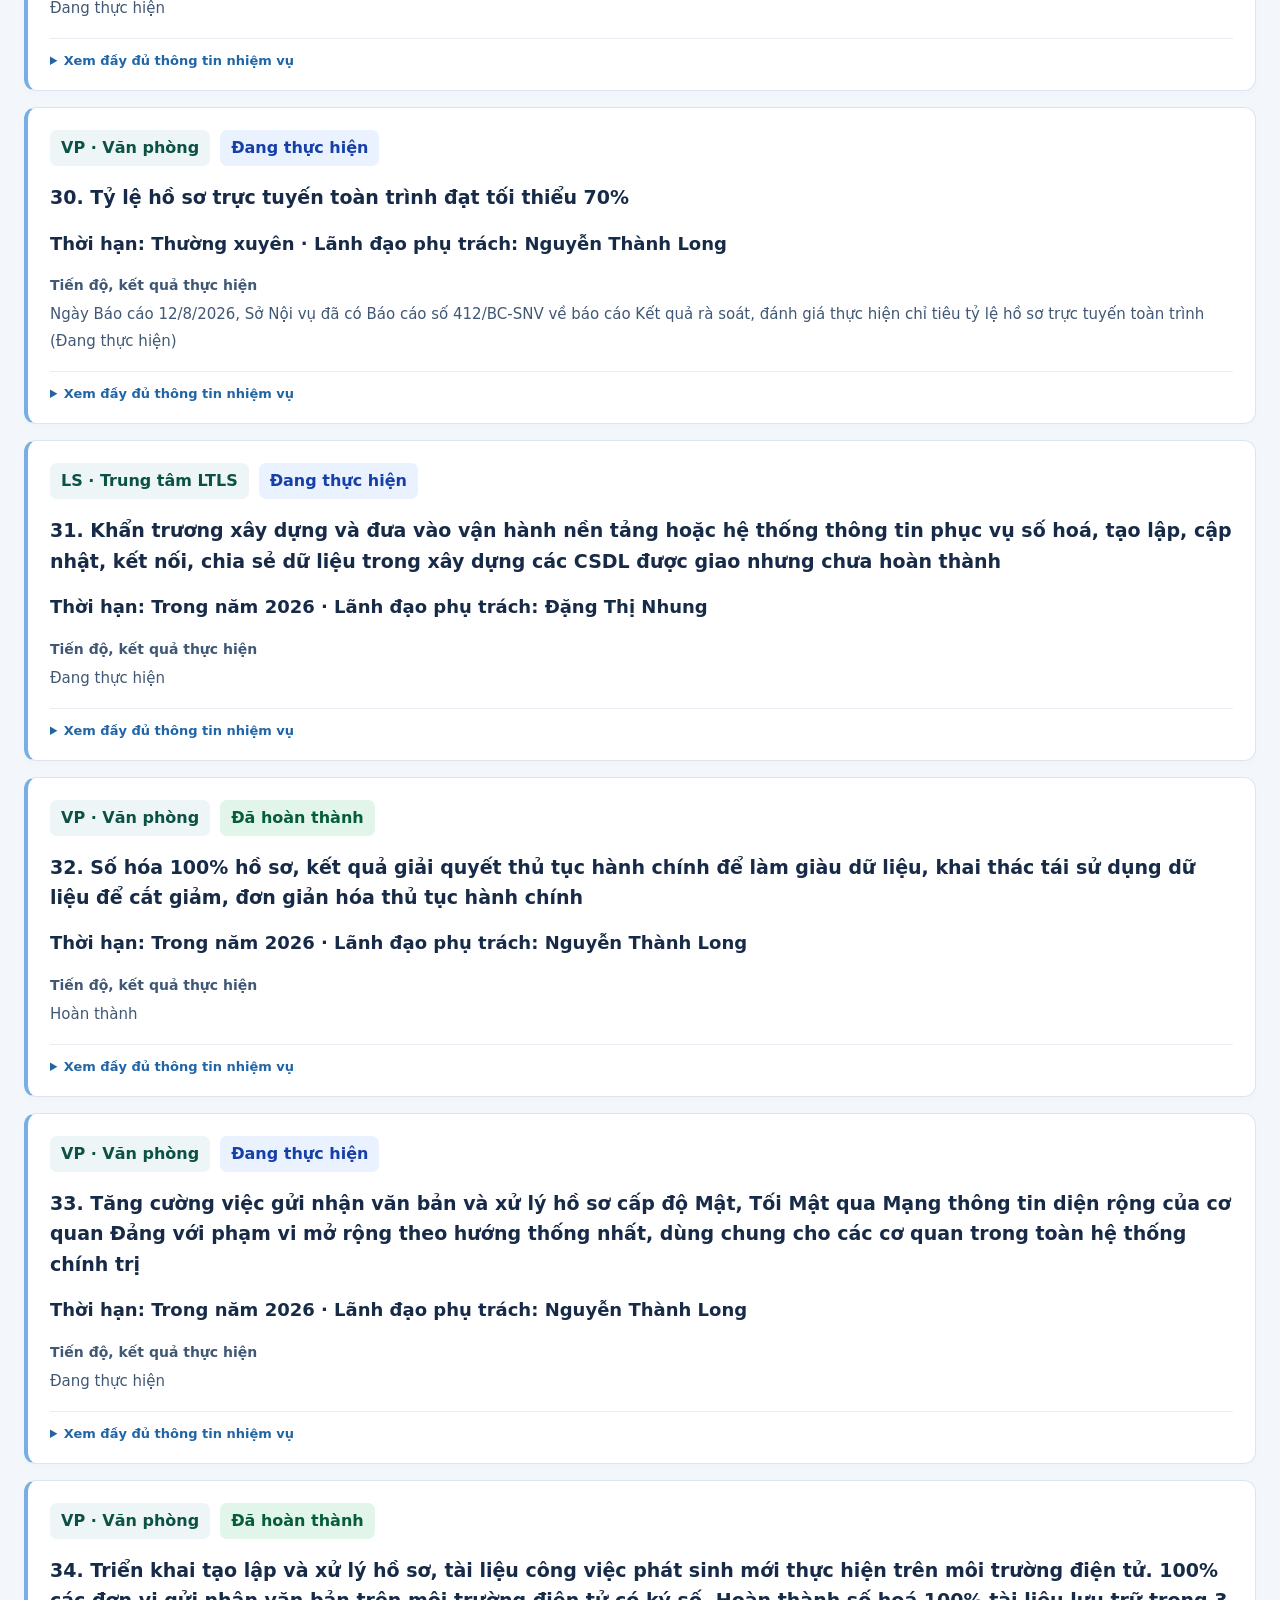
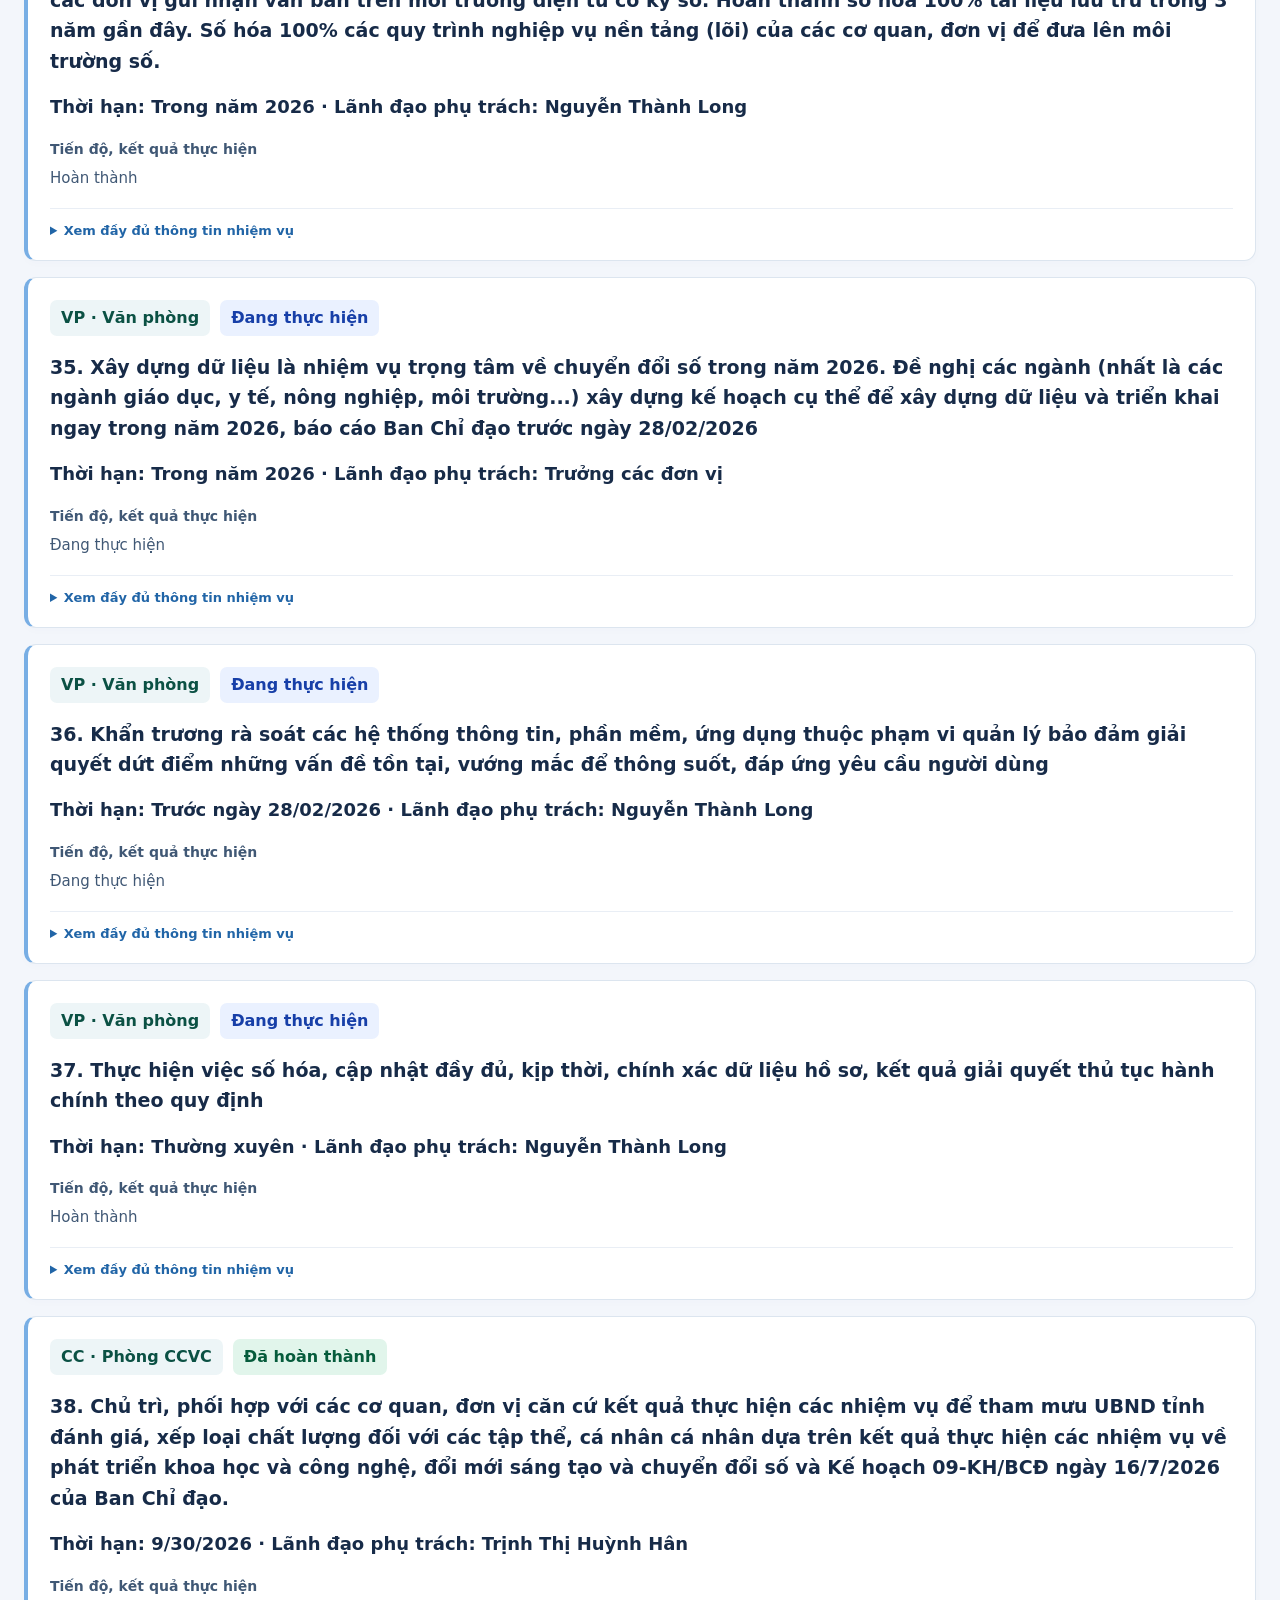
==== commit 90f99aa5: "Open all tasks and unit directory from overview cards" ====
--- a/index.html
+++ b/index.html
@@ -8,7 +8,7 @@
 <div class="page-heading"><div><p class="eyebrow">BẢNG ĐIỀU HÀNH</p><h1>Tổng quan thực hiện nhiệm vụ</h1><p class="muted">Nhiệm vụ trọng tâm và nhiệm vụ cấp có thẩm quyền giao</p></div><button id="load" class="primary"><span aria-hidden="true">↻</span> Cập nhật ngay</button></div>
 <section class="source-strip" aria-label="Nguồn dữ liệu"><p id="status" role="status">Đang mở dữ liệu…</p><div class="source-links"><a href="https://docs.google.com/spreadsheets/d/1nxTlfSaB0POG4OY9zL0QmA1qa0ZIr4foaWOIghDy3ks/edit?gid=1315345358#gid=1315345358" target="_blank" rel="noopener">Đơn vị · Trang tính3 ↗</a><a href="https://docs.google.com/spreadsheets/d/1nxTlfSaB0POG4OY9zL0QmA1qa0ZIr4foaWOIghDy3ks/edit?gid=1434454130#gid=1434454130" target="_blank" rel="noopener">Nhiệm vụ · Trang tính4 ↗</a></div></section>
 <section id="overview" aria-label="Tổng quan"><div class="section-heading"><h2>Tình hình thực hiện</h2><span class="muted">Theo tìm kiếm và đơn vị đã chọn</span></div>
-<div class="statistics" aria-label="Thống kê nhiệm vụ"><div class="stat total"><span class="stat-label">Tổng nhiệm vụ</span><strong id="count">—</strong><span class="stat-hint">Đang hiển thị / toàn bộ</span></div><button type="button" class="stat ongoing" data-task-filter="__ongoing" aria-pressed="false"><span class="stat-label">Đang thực hiện</span><strong id="ongoing-count">—</strong><span class="stat-hint">Trạng thái bắt đầu bằng “Đang”</span></button><button type="button" class="stat completed" data-task-filter="__completed" aria-pressed="false"><span class="stat-label">Đã hoàn thành</span><strong id="completed-count">—</strong><span class="stat-hint">Hoàn thành theo bảng tính</span></button><button type="button" class="stat overdue" data-task-filter="__overdue" aria-pressed="false"><span class="stat-label">Quá hạn</span><strong id="overdue-count">—</strong><span class="stat-hint">Theo trạng thái hoặc ghi chú</span></button><div class="stat units-stat"><span class="stat-label">Đơn vị có nhiệm vụ</span><strong id="filtered-units">—</strong><span class="stat-hint">Số mã đơn vị được ghi nhận</span></div></div>
+<div class="statistics" aria-label="Thống kê nhiệm vụ"><button type="button" class="stat total" id="show-all-tasks"><span class="stat-label">Tổng nhiệm vụ</span><strong id="count">—</strong><span class="stat-hint">Đang hiển thị / toàn bộ</span></button><button type="button" class="stat ongoing" data-task-filter="__ongoing" aria-pressed="false"><span class="stat-label">Đang thực hiện</span><strong id="ongoing-count">—</strong><span class="stat-hint">Trạng thái bắt đầu bằng “Đang”</span></button><button type="button" class="stat completed" data-task-filter="__completed" aria-pressed="false"><span class="stat-label">Đã hoàn thành</span><strong id="completed-count">—</strong><span class="stat-hint">Hoàn thành theo bảng tính</span></button><button type="button" class="stat overdue" data-task-filter="__overdue" aria-pressed="false"><span class="stat-label">Quá hạn</span><strong id="overdue-count">—</strong><span class="stat-hint">Theo trạng thái hoặc ghi chú</span></button><button type="button" class="stat units-stat" id="show-directory"><span class="stat-label">Danh mục đơn vị</span><strong id="filtered-units">—</strong><span class="stat-hint">Tất cả đơn vị trong danh mục</span></button></div>
 <div class="overview-grid"><section class="panel completion-panel"><div><p class="eyebrow">TIẾN ĐỘ CHUNG</p><h2>Tỷ lệ hoàn thành</h2><p id="completion-caption" class="muted">Đang mở dữ liệu…</p><p id="overview-note" class="attention"></p></div><div id="completion-ring" class="completion-ring" role="img" aria-label="Tỷ lệ hoàn thành, số liệu được hiển thị ở bên cạnh"><strong id="completion-percent">—</strong><span>hoàn thành</span></div></section><section class="panel"><div class="section-heading"><h2>Nhiệm vụ theo đơn vị</h2><span class="muted">Tất cả đơn vị</span></div><div id="unit-bars" tabindex="0" role="region" aria-label="Nhiệm vụ theo tất cả đơn vị, cuộn để xem thêm"></div></section></div>
 </section>
 <section id="task-list"><div class="section-heading"><div><p class="eyebrow">CHI TIẾT THỰC HIỆN</p><h2>Danh sách nhiệm vụ</h2></div></div>
@@ -16,4 +16,4 @@
 <p class="data-note">Hoàn thành theo cột trạng thái; quá hạn theo trạng thái hoặc ghi chú “Trễ hạn” / “Quá hạn”. Giữ nguyên thời hạn và nội dung nguồn.</p><p id="sheet-title" hidden></p><p id="empty" class="panel empty" hidden>Không có nhiệm vụ phù hợp. Hãy thử từ khóa khác hoặc xóa bộ lọc.</p><section class="cards" id="cards" aria-label="Danh sách nhiệm vụ"></section></section>
 <section id="directory" class="panel directory"><div class="section-heading"><h2>Danh mục đơn vị</h2><span class="directory-count"><span id="unit-count">0</span> đơn vị</span></div><div class="table-wrap"><table><thead><tr><th>Mã đơn vị</th><th>Tên đơn vị</th><th>Người phụ trách</th><th>Gmail</th><th>SĐT</th></tr></thead><tbody id="units"></tbody></table></div></section>
 <footer>Dữ liệu được lưu trong trình duyệt. Bấm “Cập nhật ngay” để đọc bản mới từ Google Sheets.</footer>
-</main><script src="app.js?v=9fbd7715038a"></script></body></html>
+</main><script src="app.js?v=ce2aaa3316c9"></script></body></html>
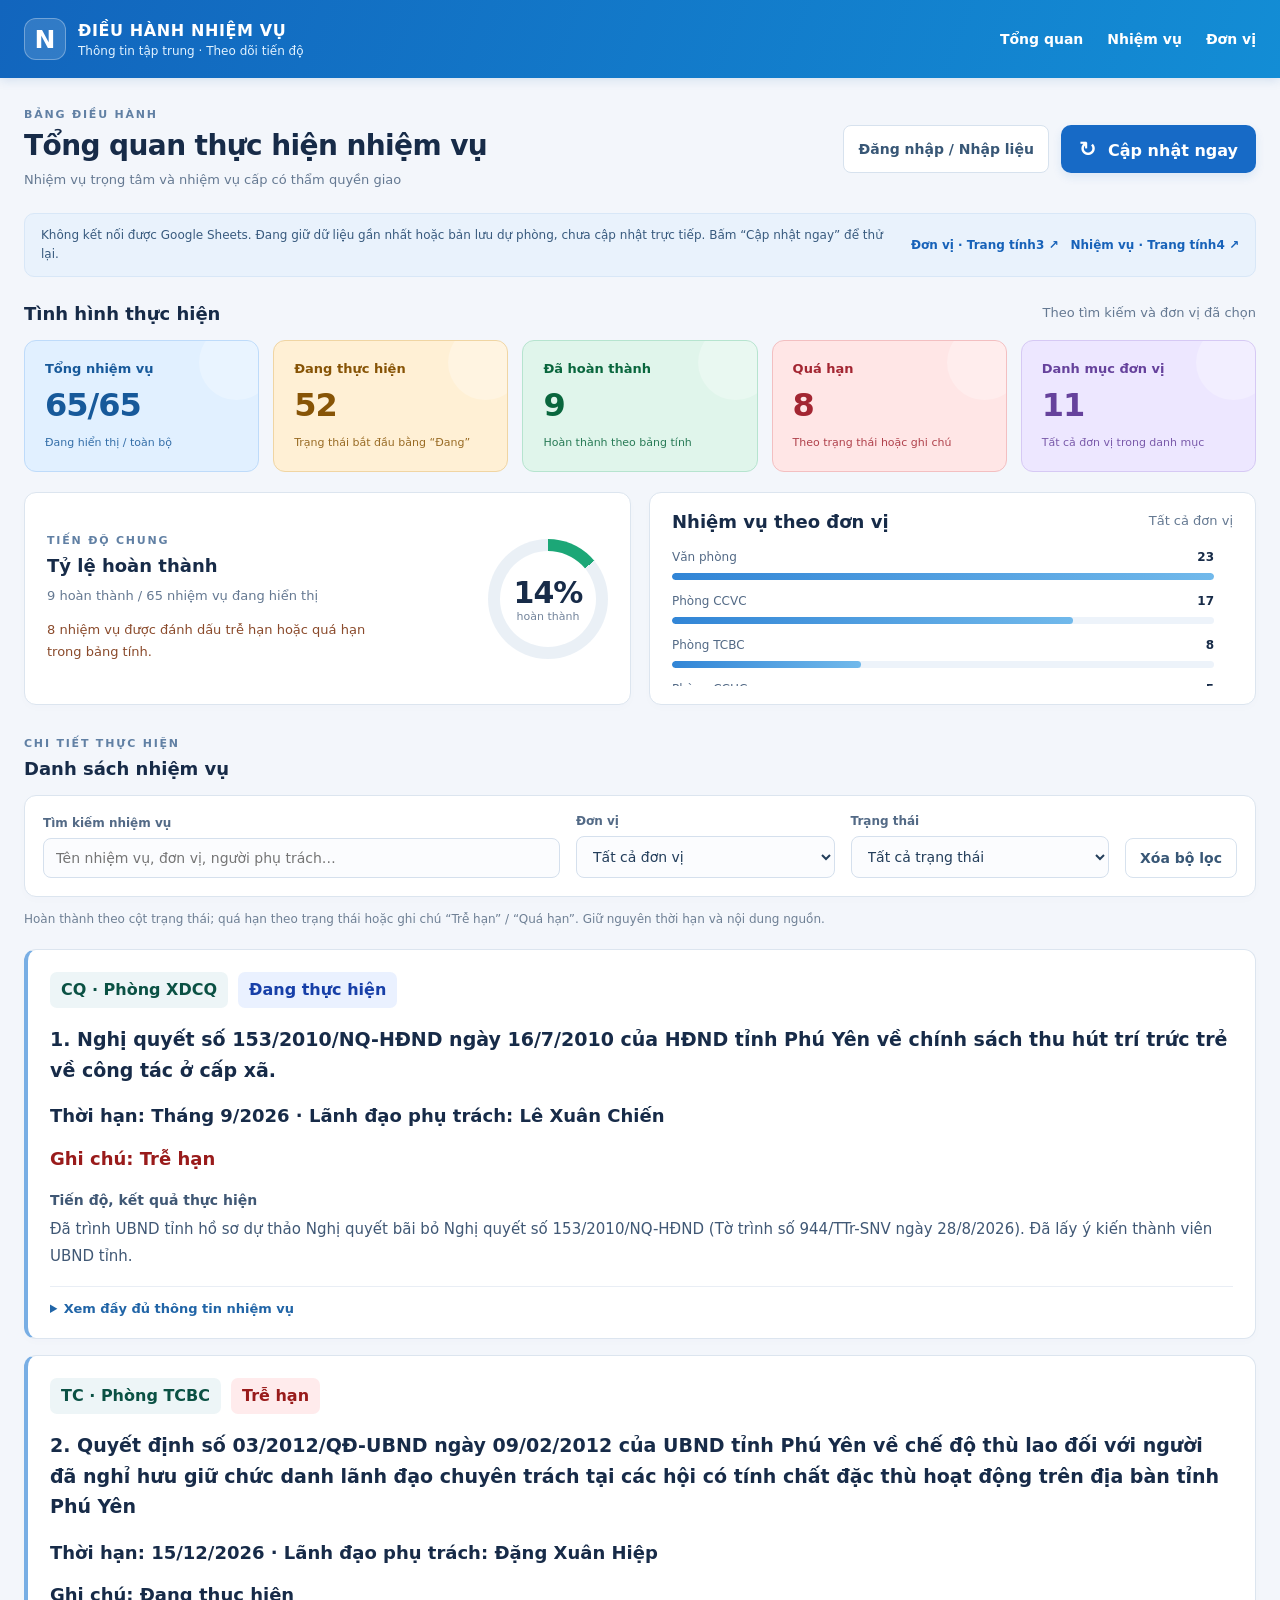
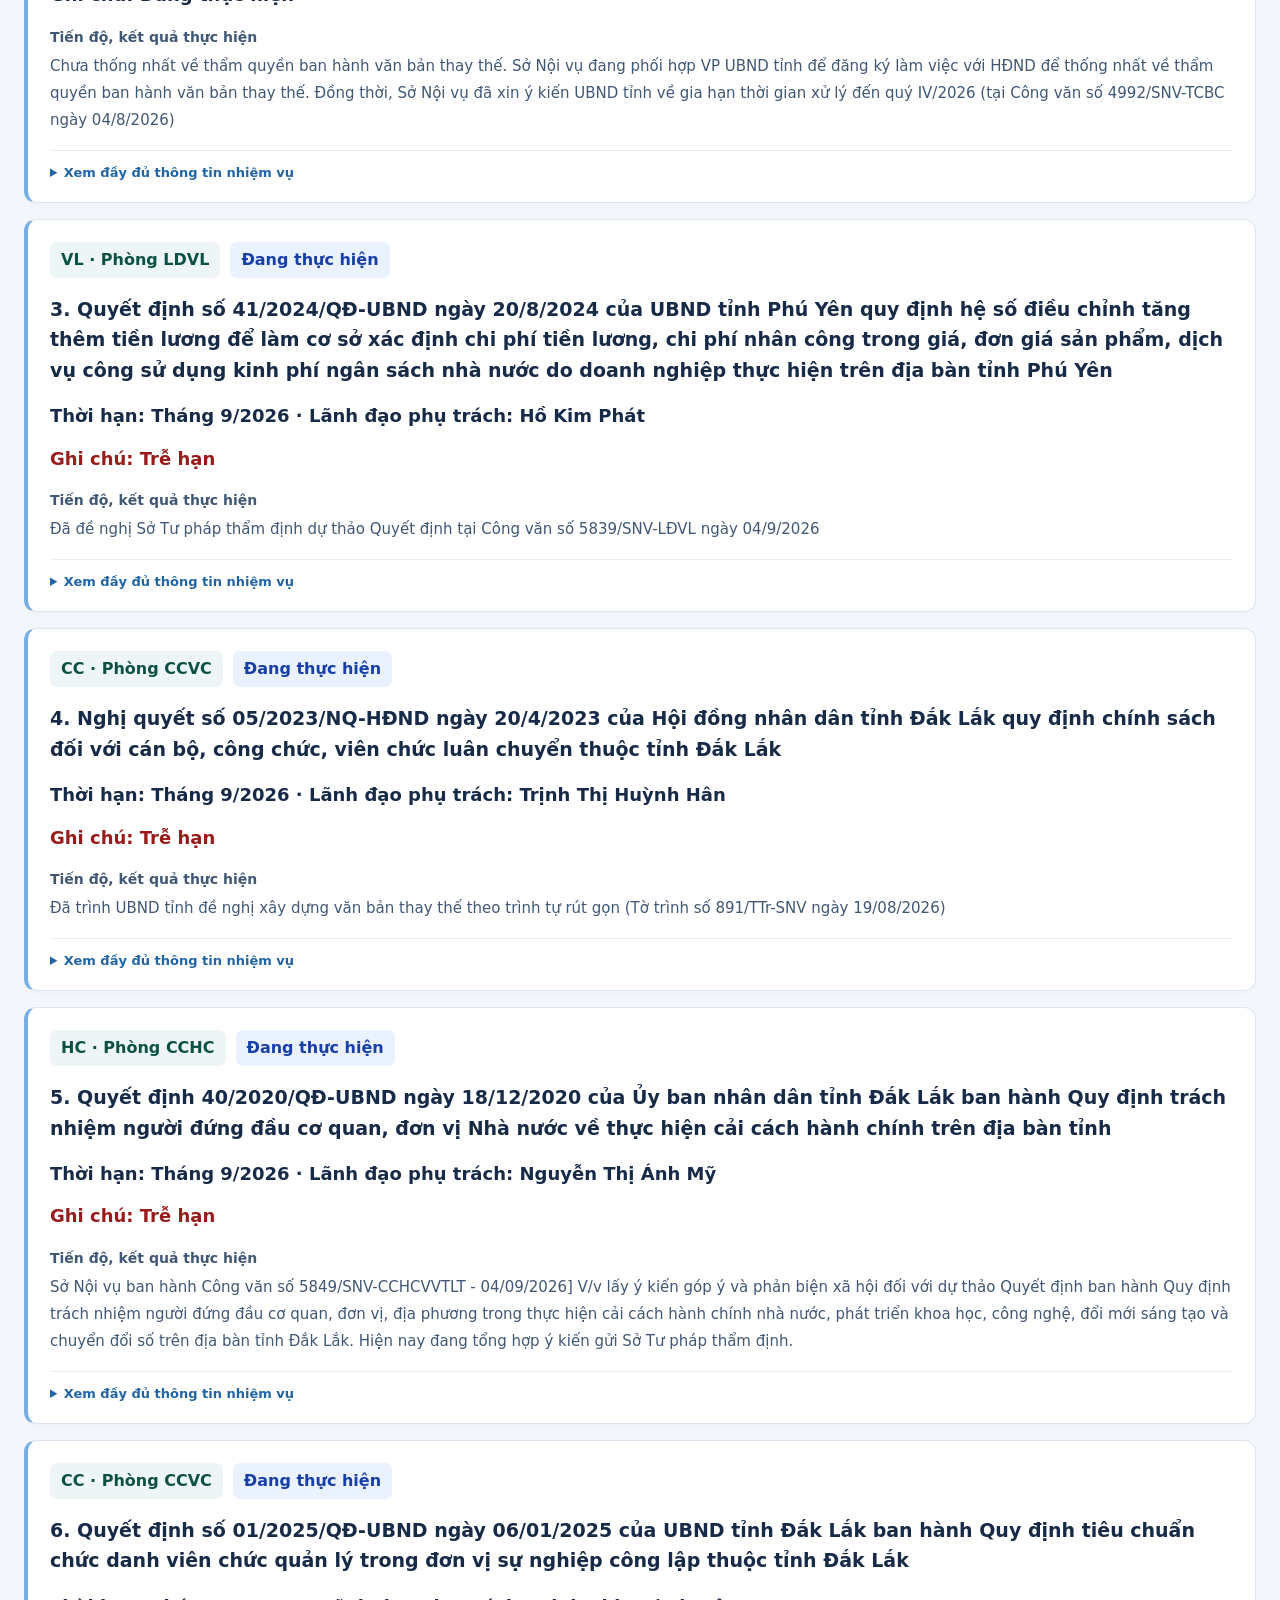
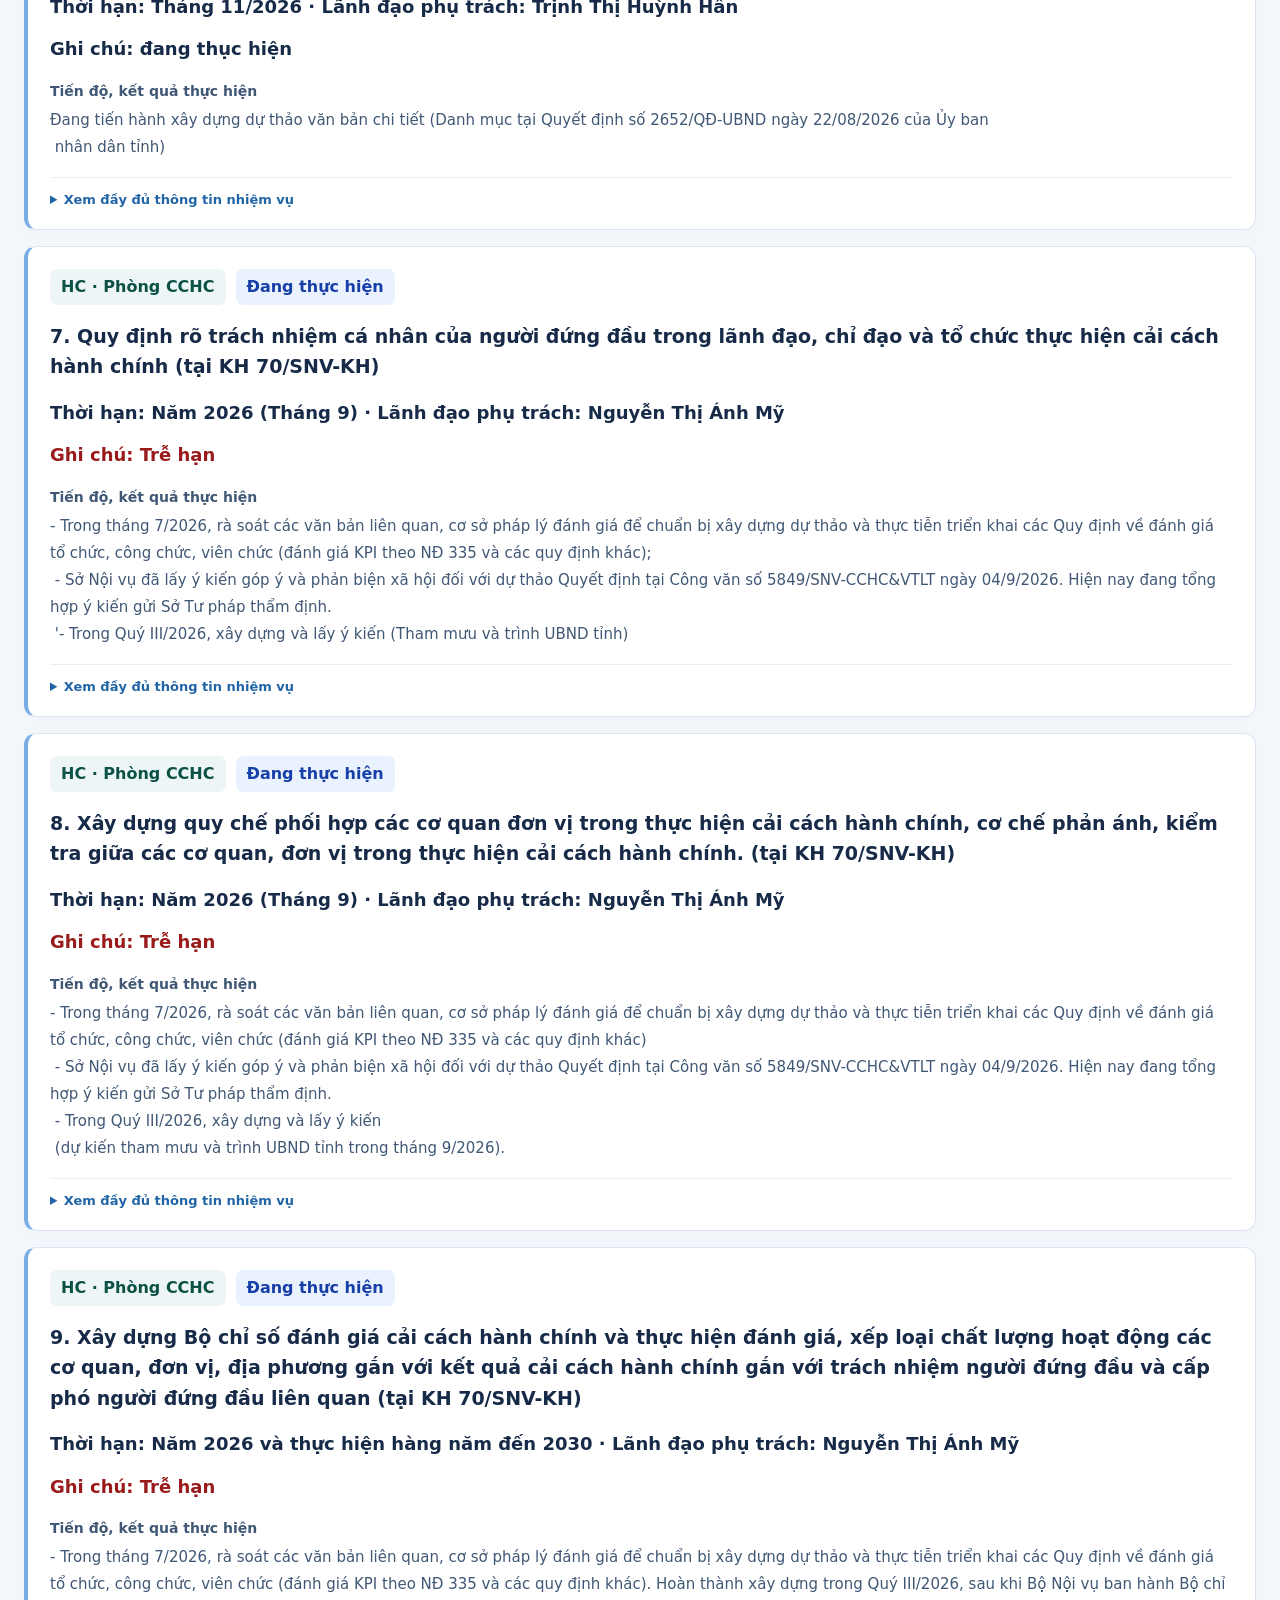
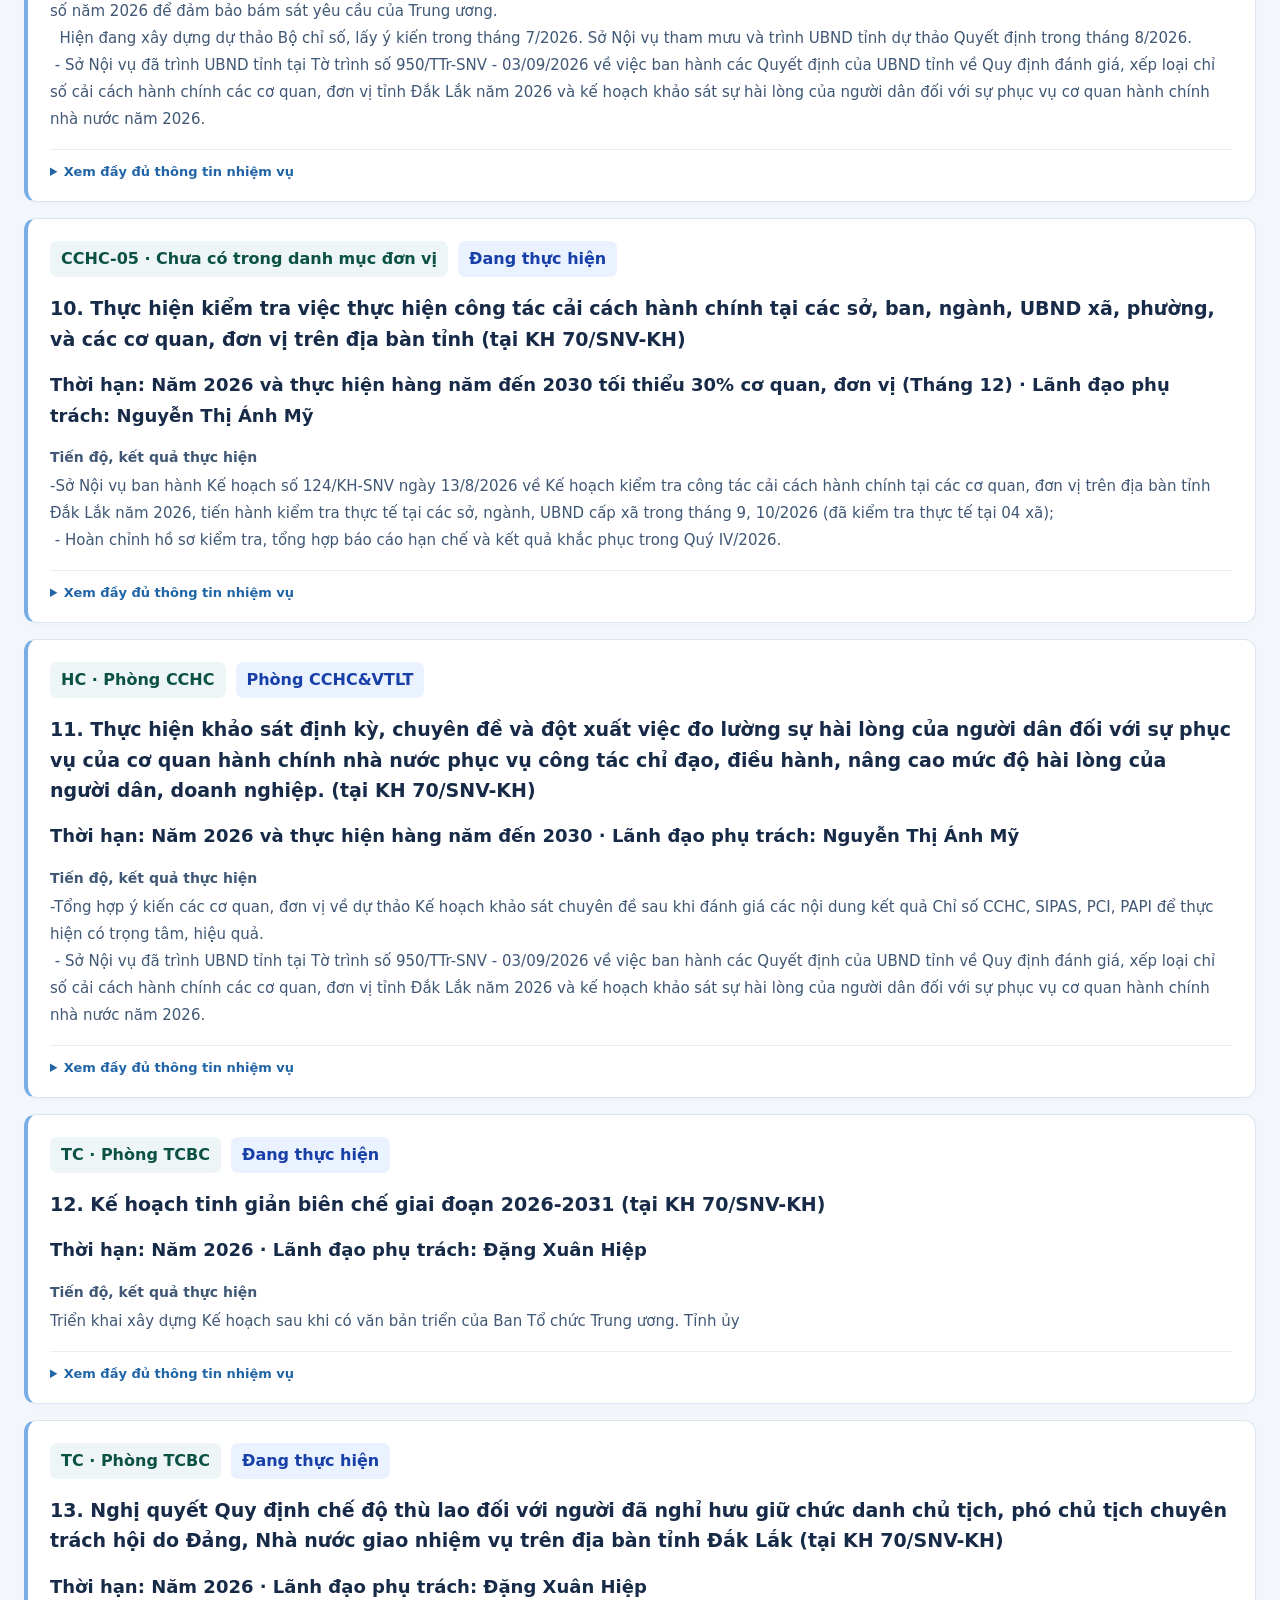
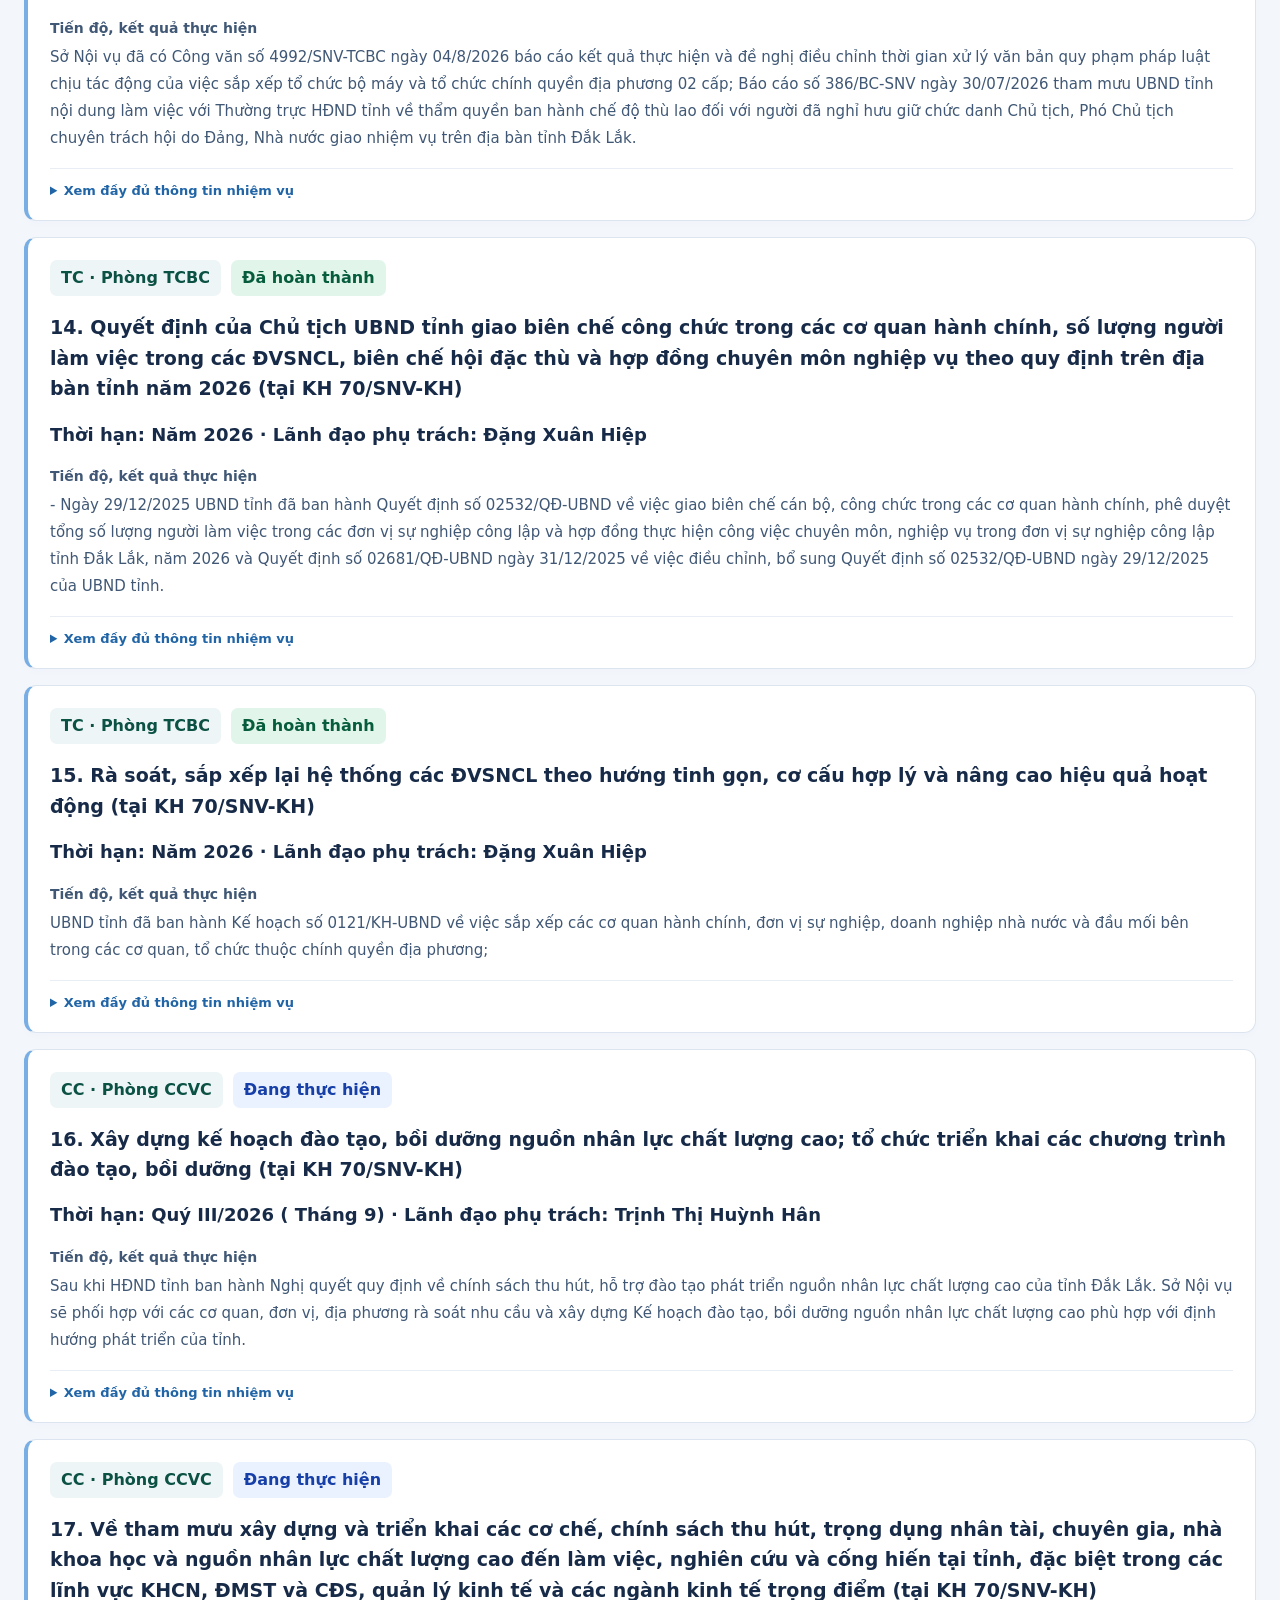
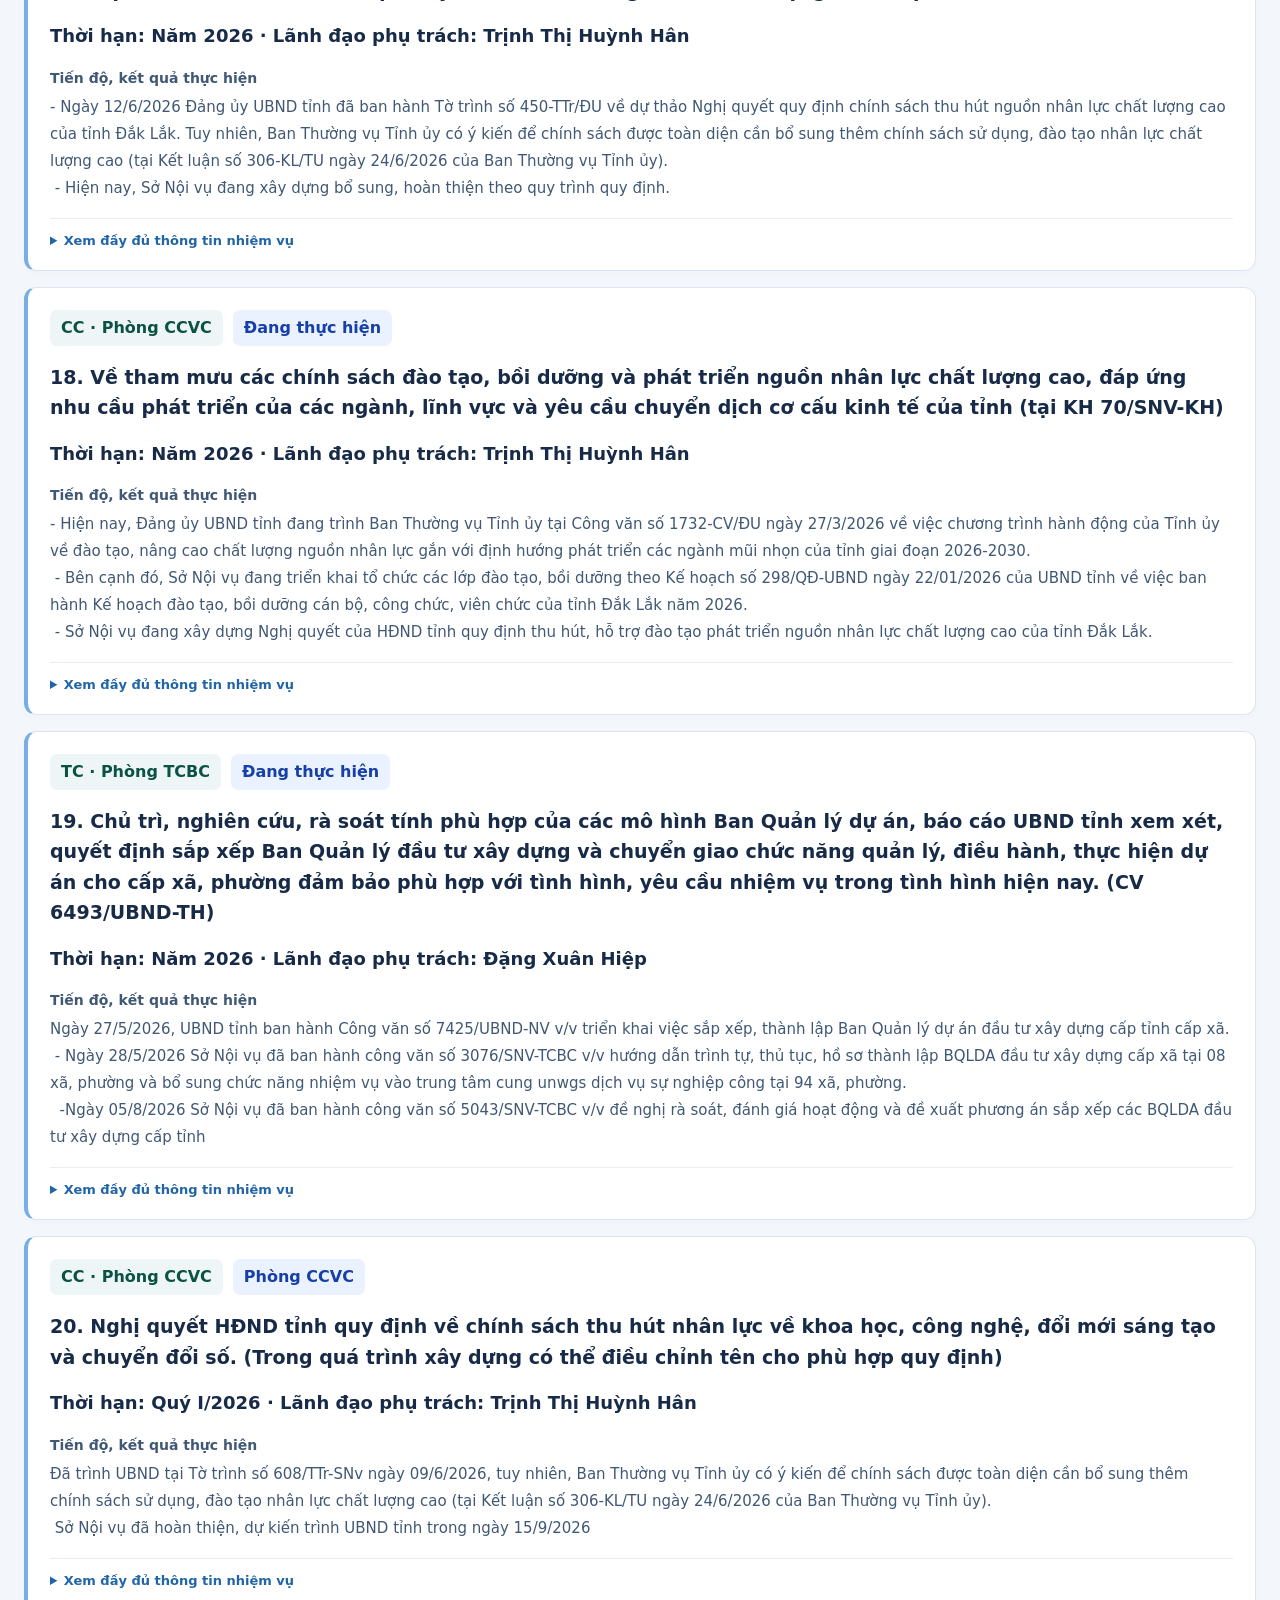
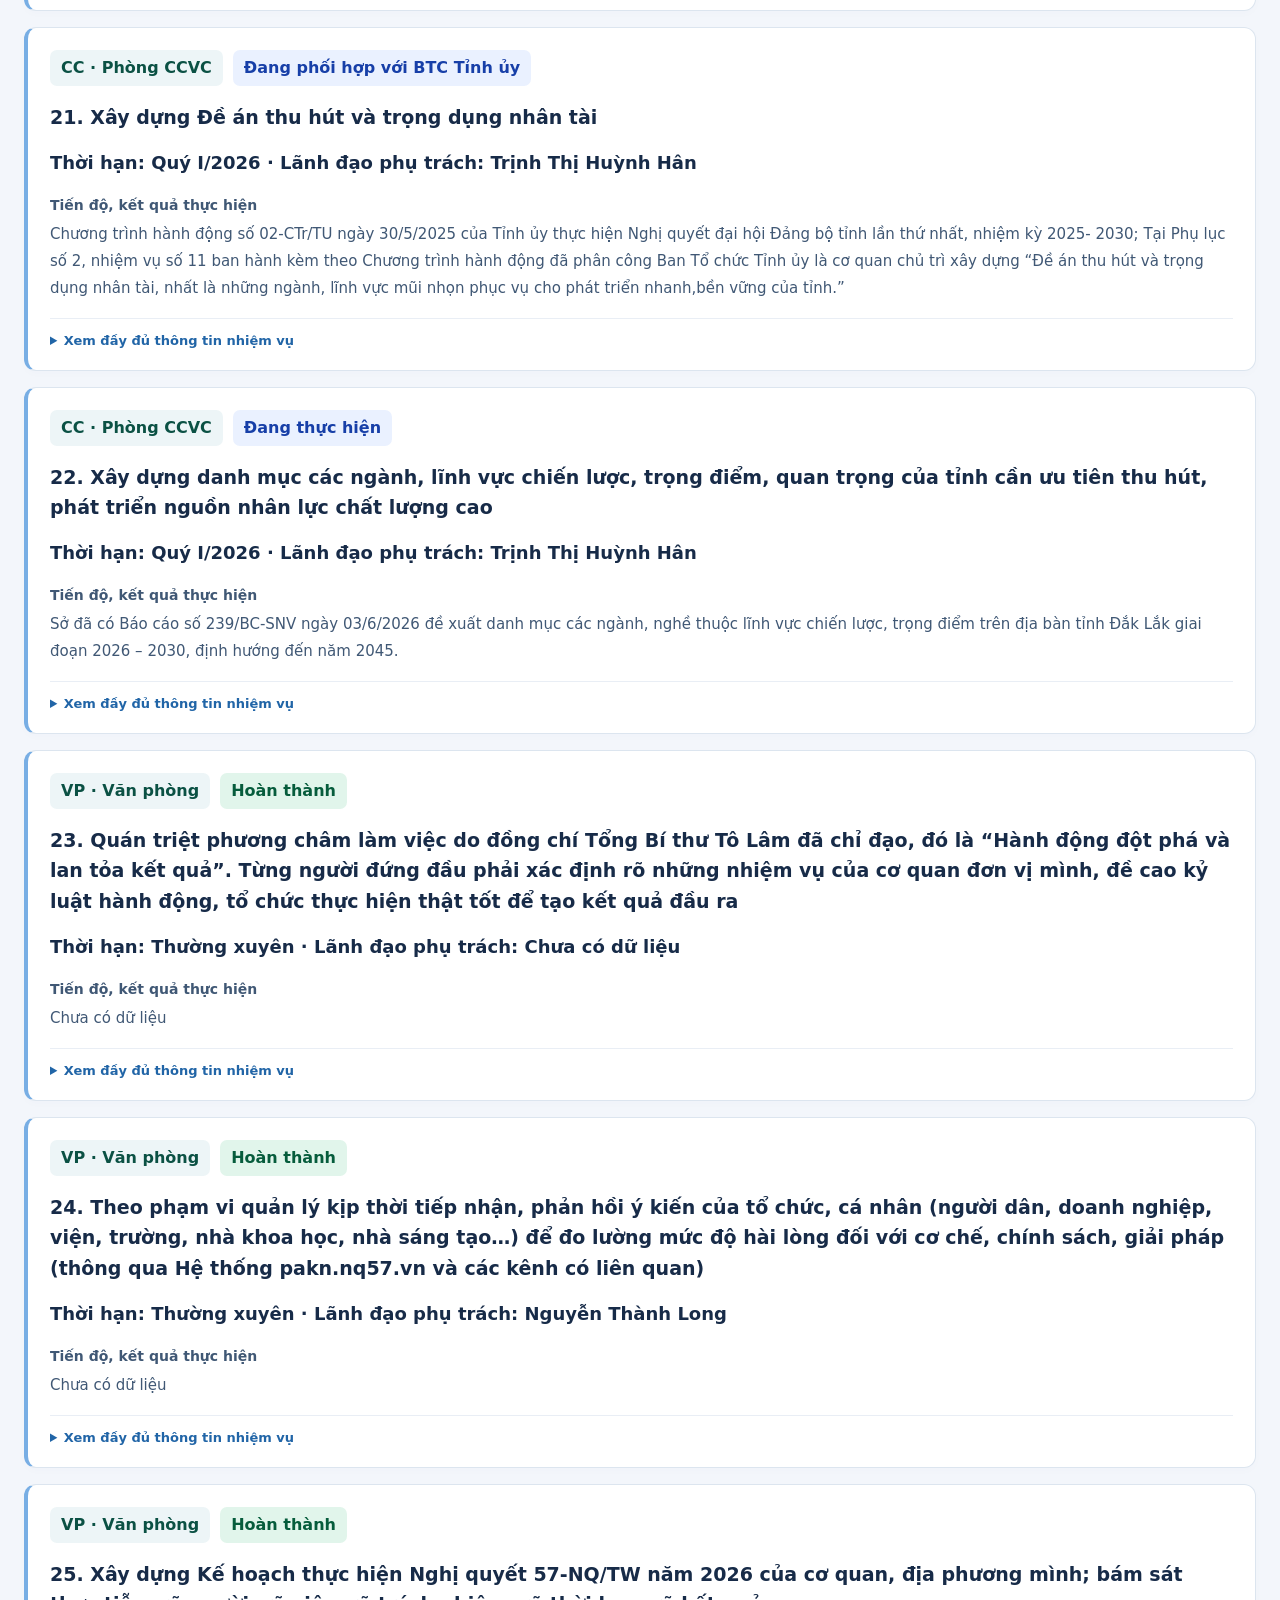
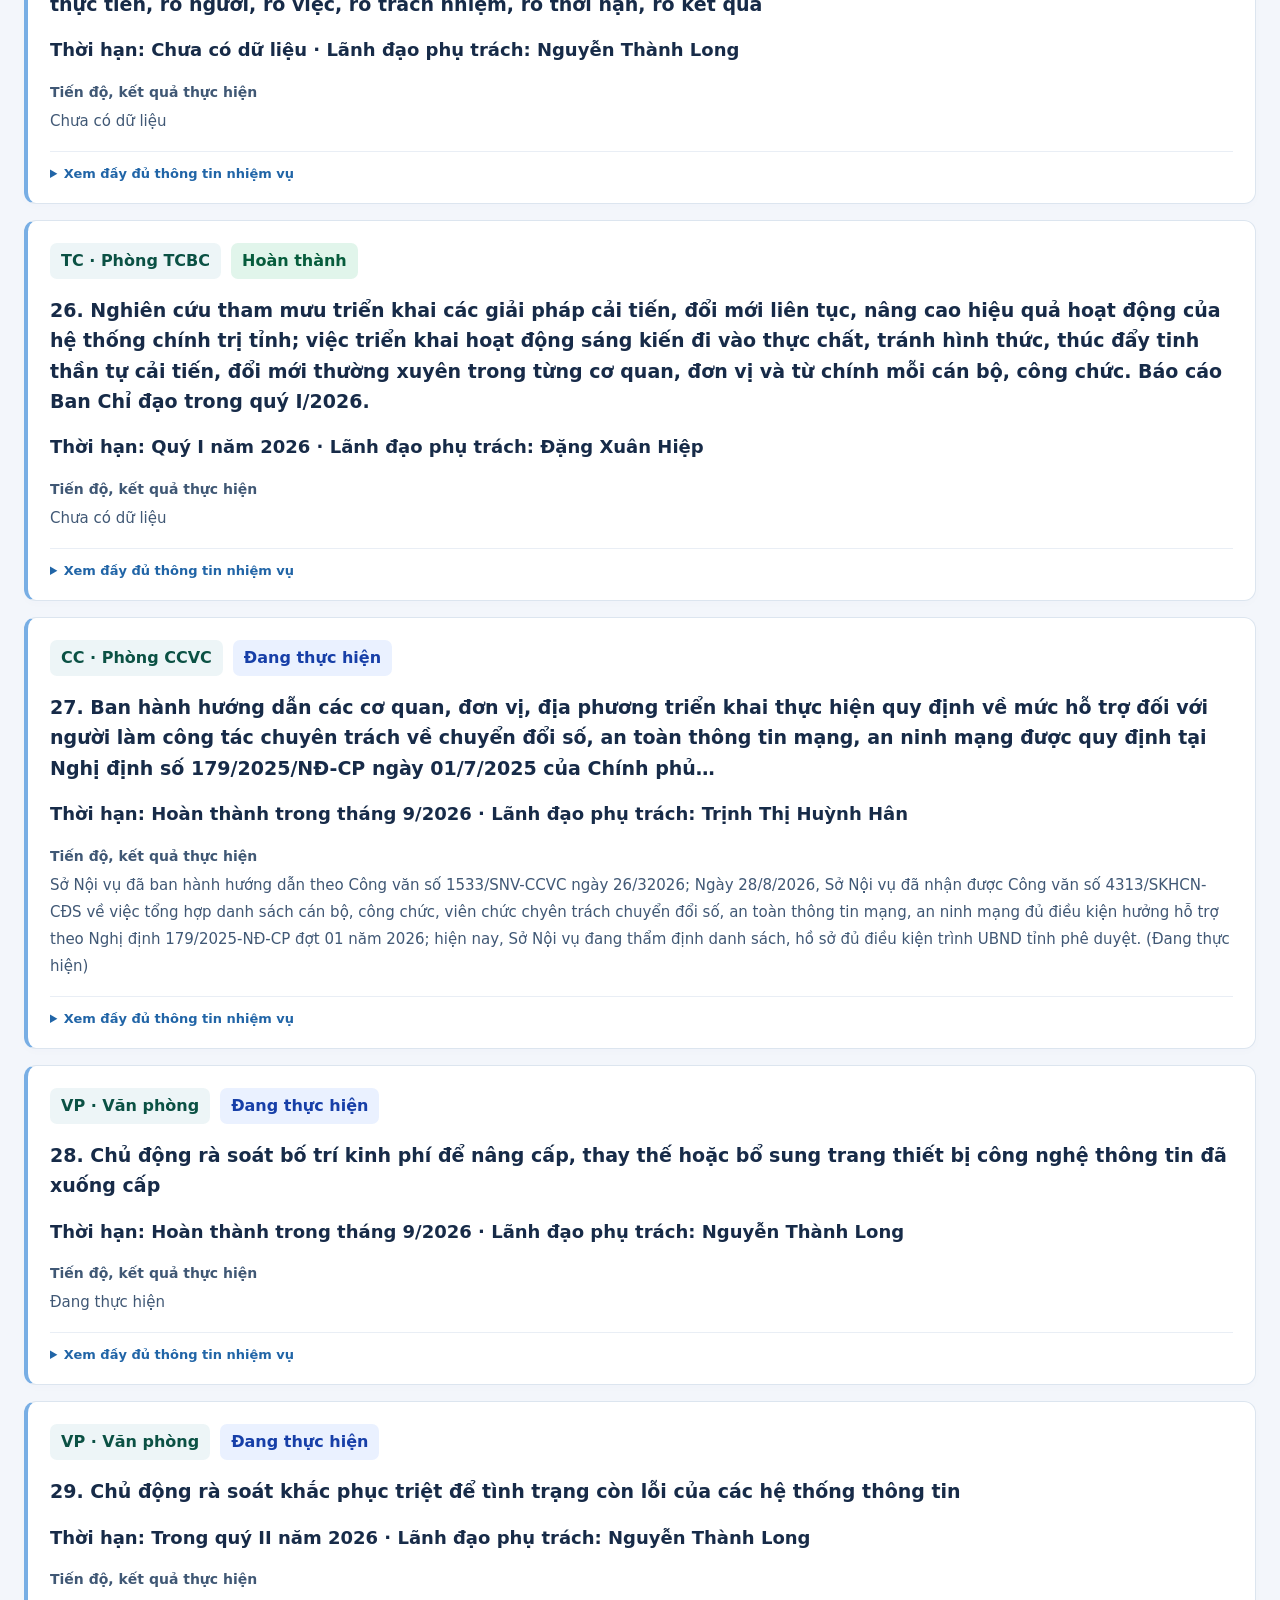
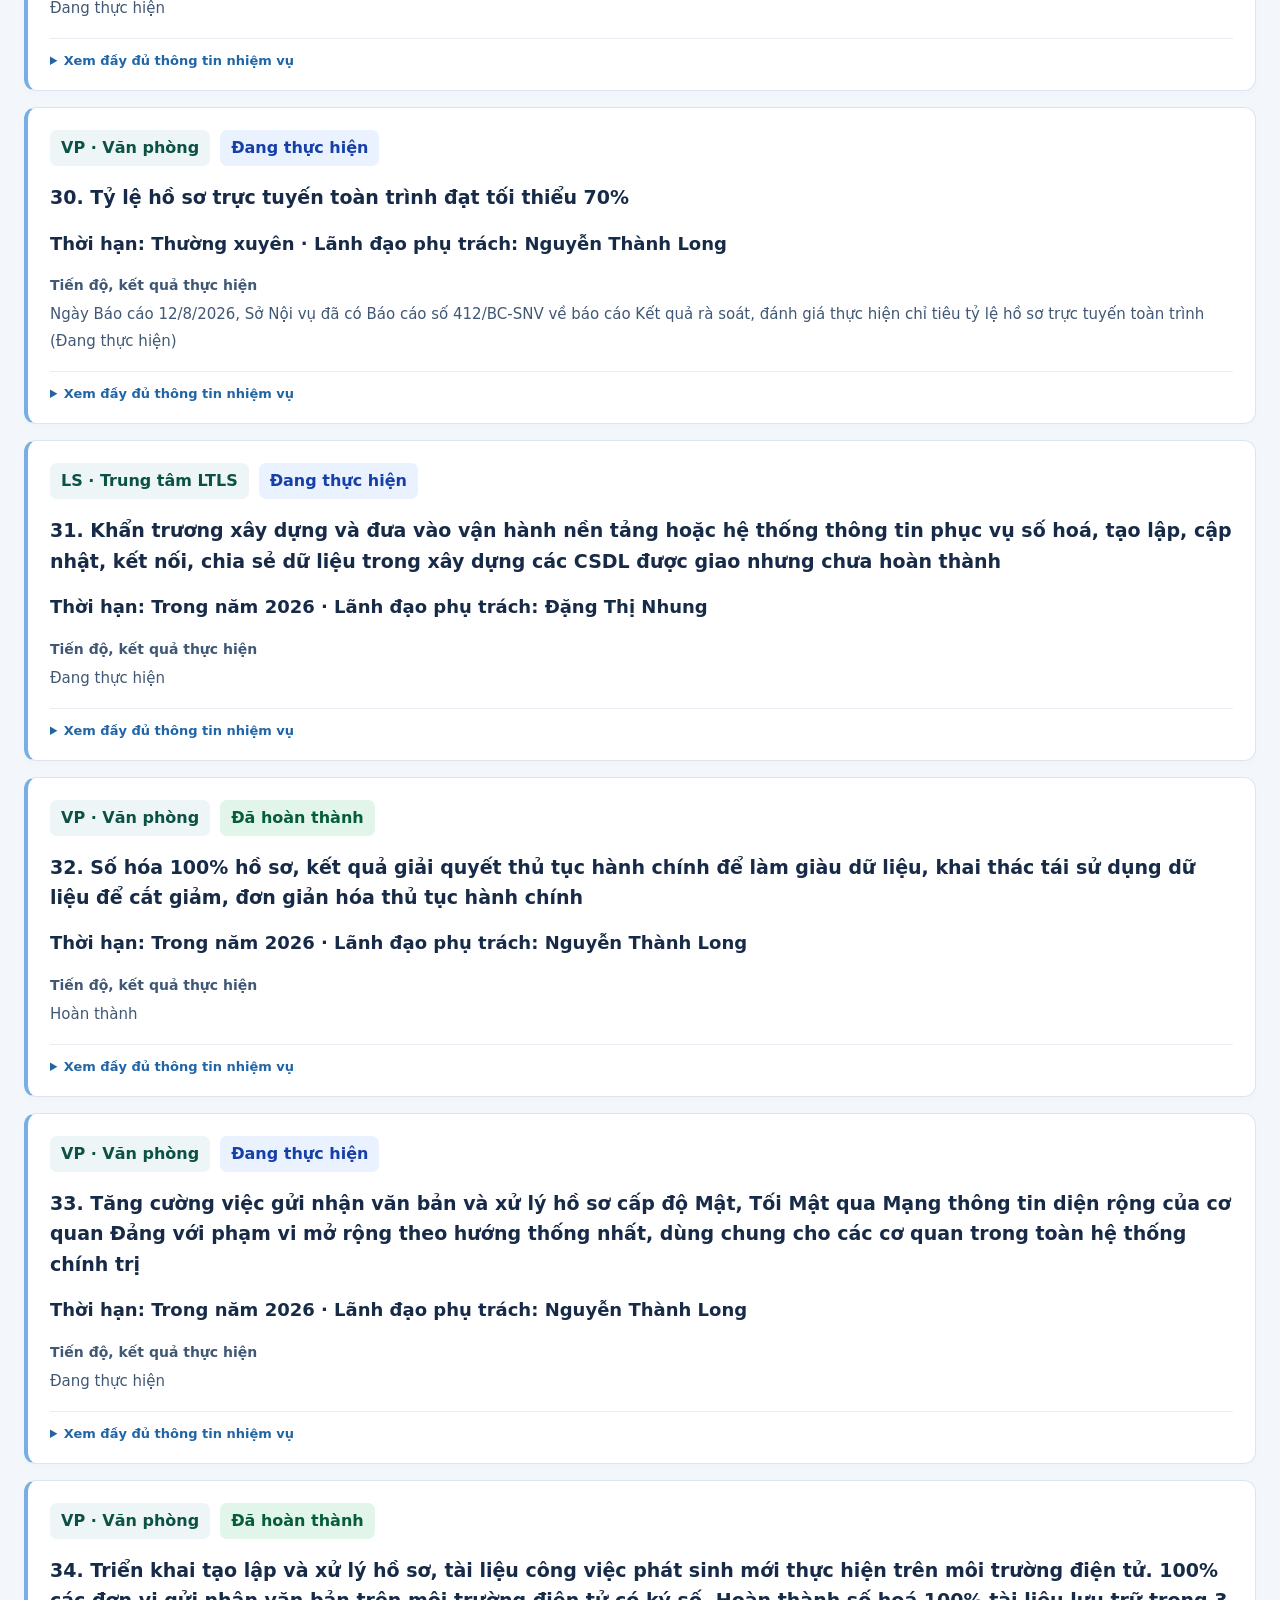
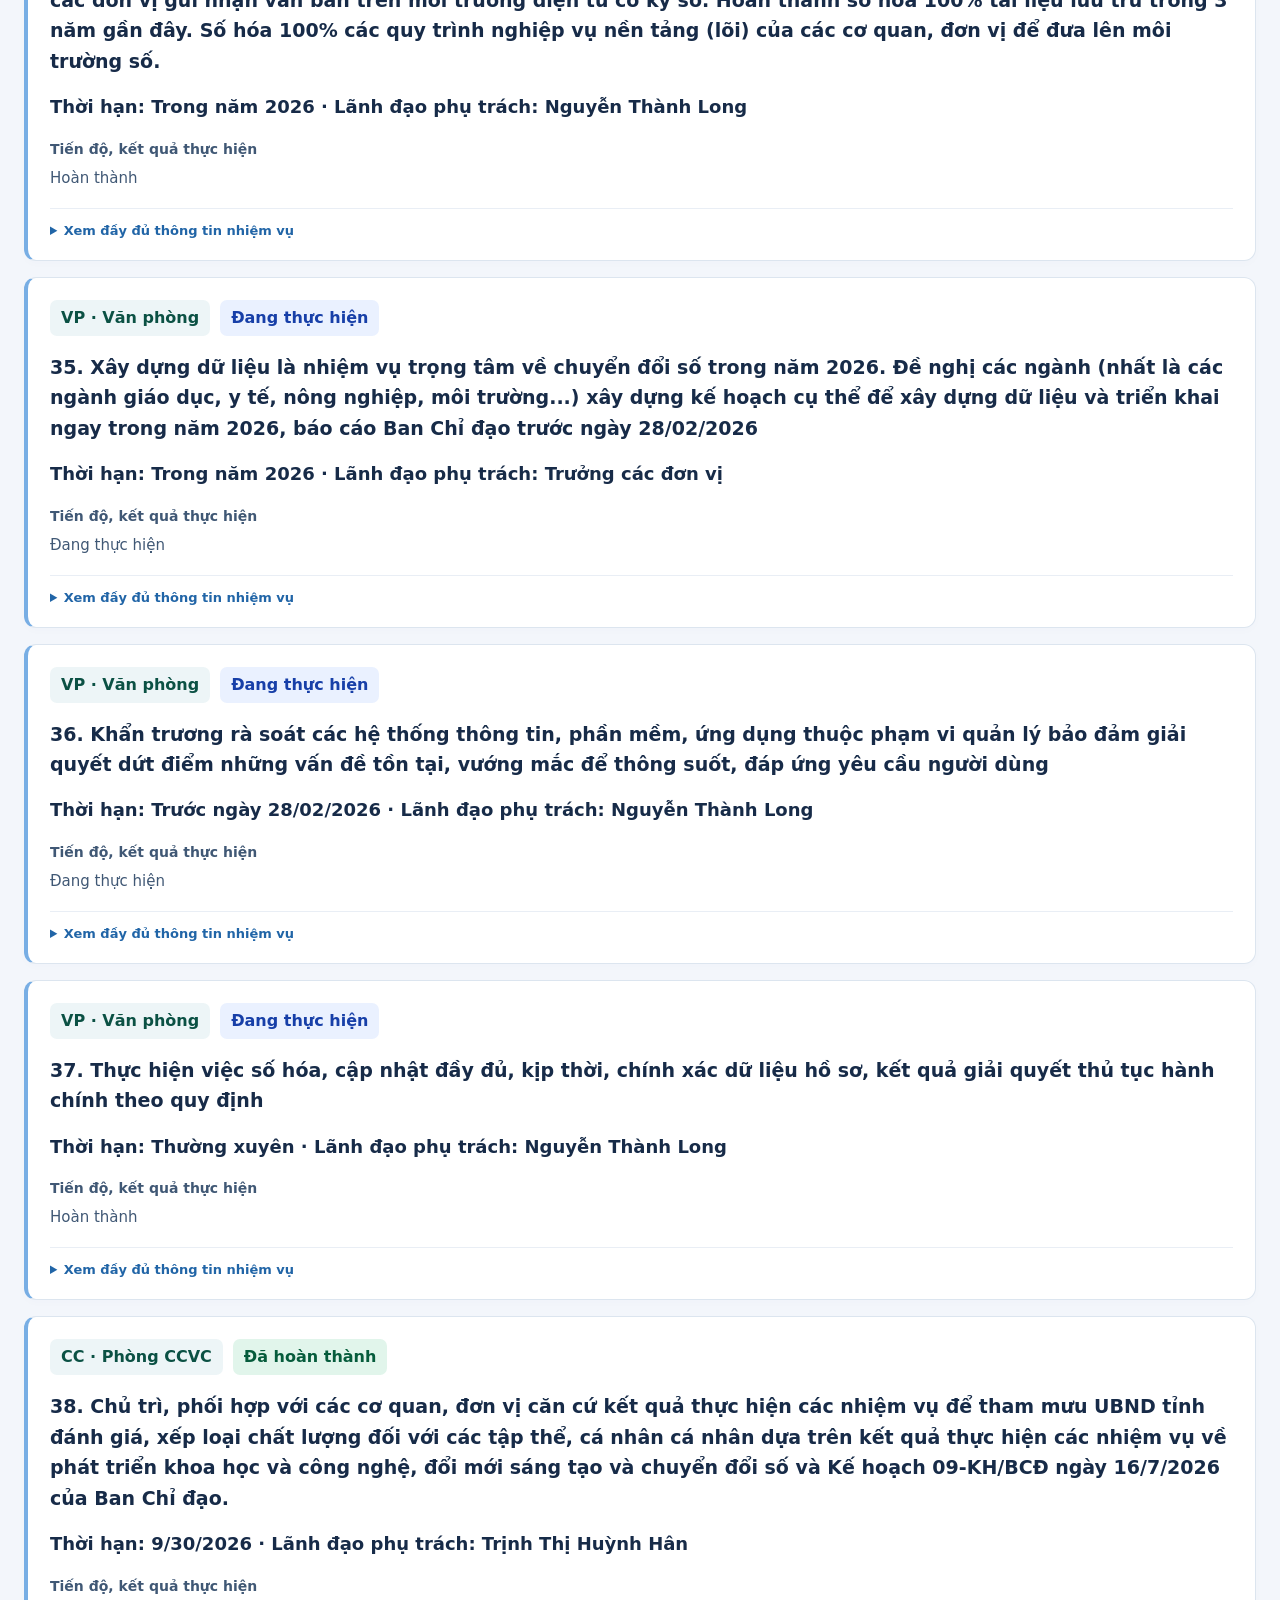
==== commit fccb3312: "Add private Google-authenticated task editor for authorized Gmail" ====
--- a/index.html
+++ b/index.html
@@ -1,11 +1,11 @@
 <!doctype html>
 <html lang="vi">
 <head><meta charset="utf-8"><meta name="viewport" content="width=device-width,initial-scale=1"><title>Bảng điều hành nhiệm vụ</title>
-<link rel="stylesheet" href="dashboard.css?v=5">
+<link rel="stylesheet" href="dashboard.css?v=6">
 </head><body>
 <header class="topbar"><div class="brand"><span class="brand-mark" aria-hidden="true">N</span><div><strong>ĐIỀU HÀNH NHIỆM VỤ</strong><span>Thông tin tập trung · Theo dõi tiến độ</span></div></div><nav aria-label="Điều hướng"><a href="#overview">Tổng quan</a><a href="#task-list">Nhiệm vụ</a><a href="#directory">Đơn vị</a></nav></header>
 <main>
-<div class="page-heading"><div><p class="eyebrow">BẢNG ĐIỀU HÀNH</p><h1>Tổng quan thực hiện nhiệm vụ</h1><p class="muted">Nhiệm vụ trọng tâm và nhiệm vụ cấp có thẩm quyền giao</p></div><button id="load" class="primary"><span aria-hidden="true">↻</span> Cập nhật ngay</button></div>
+<div class="page-heading"><div><p class="eyebrow">BẢNG ĐIỀU HÀNH</p><h1>Tổng quan thực hiện nhiệm vụ</h1><p class="muted">Nhiệm vụ trọng tâm và nhiệm vụ cấp có thẩm quyền giao</p></div><div class="heading-actions"><a id="task-editor-link" class="secondary" href="#" target="_blank" rel="noopener">Đăng nhập / Nhập liệu</a><button id="load" class="primary"><span aria-hidden="true">↻</span> Cập nhật ngay</button></div></div>
 <section class="source-strip" aria-label="Nguồn dữ liệu"><p id="status" role="status">Đang mở dữ liệu…</p><div class="source-links"><a href="https://docs.google.com/spreadsheets/d/1nxTlfSaB0POG4OY9zL0QmA1qa0ZIr4foaWOIghDy3ks/edit?gid=1315345358#gid=1315345358" target="_blank" rel="noopener">Đơn vị · Trang tính3 ↗</a><a href="https://docs.google.com/spreadsheets/d/1nxTlfSaB0POG4OY9zL0QmA1qa0ZIr4foaWOIghDy3ks/edit?gid=1434454130#gid=1434454130" target="_blank" rel="noopener">Nhiệm vụ · Trang tính4 ↗</a></div></section>
 <section id="overview" aria-label="Tổng quan"><div class="section-heading"><h2>Tình hình thực hiện</h2><span class="muted">Theo tìm kiếm và đơn vị đã chọn</span></div>
 <div class="statistics" aria-label="Thống kê nhiệm vụ"><button type="button" class="stat total" id="show-all-tasks"><span class="stat-label">Tổng nhiệm vụ</span><strong id="count">—</strong><span class="stat-hint">Đang hiển thị / toàn bộ</span></button><button type="button" class="stat ongoing" data-task-filter="__ongoing" aria-pressed="false"><span class="stat-label">Đang thực hiện</span><strong id="ongoing-count">—</strong><span class="stat-hint">Trạng thái bắt đầu bằng “Đang”</span></button><button type="button" class="stat completed" data-task-filter="__completed" aria-pressed="false"><span class="stat-label">Đã hoàn thành</span><strong id="completed-count">—</strong><span class="stat-hint">Hoàn thành theo bảng tính</span></button><button type="button" class="stat overdue" data-task-filter="__overdue" aria-pressed="false"><span class="stat-label">Quá hạn</span><strong id="overdue-count">—</strong><span class="stat-hint">Theo trạng thái hoặc ghi chú</span></button><button type="button" class="stat units-stat" id="show-directory"><span class="stat-label">Danh mục đơn vị</span><strong id="filtered-units">—</strong><span class="stat-hint">Tất cả đơn vị trong danh mục</span></button></div>
@@ -16,4 +16,4 @@
 <p class="data-note">Hoàn thành theo cột trạng thái; quá hạn theo trạng thái hoặc ghi chú “Trễ hạn” / “Quá hạn”. Giữ nguyên thời hạn và nội dung nguồn.</p><p id="sheet-title" hidden></p><p id="empty" class="panel empty" hidden>Không có nhiệm vụ phù hợp. Hãy thử từ khóa khác hoặc xóa bộ lọc.</p><section class="cards" id="cards" aria-label="Danh sách nhiệm vụ"></section></section>
 <section id="directory" class="panel directory"><div class="section-heading"><h2>Danh mục đơn vị</h2><span class="directory-count"><span id="unit-count">0</span> đơn vị</span></div><div class="table-wrap"><table><thead><tr><th>Mã đơn vị</th><th>Tên đơn vị</th><th>Người phụ trách</th><th>Gmail</th><th>SĐT</th></tr></thead><tbody id="units"></tbody></table></div></section>
 <footer>Dữ liệu được lưu trong trình duyệt. Bấm “Cập nhật ngay” để đọc bản mới từ Google Sheets.</footer>
-</main><script src="app.js?v=ce2aaa3316c9"></script></body></html>
+</main><dialog id="editor-unavailable" aria-labelledby="editor-unavailable-title"><h2 id="editor-unavailable-title">Nhập liệu chưa được kích hoạt</h2><p>Chức năng nhập liệu đang được thiết lập. Bạn vẫn có thể xem và cập nhật danh sách nhiệm vụ.</p><button id="close-editor-unavailable" class="primary">Đóng</button></dialog><script src="editor-config.js?v=1"></script><script src="editor-link.js?v=1"></script><script src="app.js?v=98afd195d74a"></script></body></html>
--- a/dashboard.css
+++ b/dashboard.css
@@ -5,3 +5,5 @@
 .overview-grid>.panel{padding:18px 22px}.overview-grid .completion-ring{width:120px;height:120px}.overview-grid .attention{margin:12px 0 0}.overview-grid .bar-item{margin:0 0 12px}.overview-grid .bar-label{line-height:18px;margin-bottom:7px}.overview-grid .bar-track{height:7px}@media(max-width:700px){.overview-grid>.panel{padding:18px}}
 
 button.stat{text-align:left;font:inherit;cursor:pointer;transition:box-shadow .15s,transform .15s}button.stat:hover{transform:translateY(-2px);box-shadow:0 5px 14px #29476c18}button.stat[aria-pressed="true"]{outline:2px solid currentColor;outline-offset:2px}button.stat:focus-visible{outline:3px solid #176ac6;outline-offset:3px}@media(prefers-reduced-motion:reduce){button.stat{transition:none}}
+
+.heading-actions{display:flex;gap:12px;align-items:center;flex-wrap:wrap}.heading-actions a{display:inline-flex;align-items:center;min-height:48px;text-decoration:none}#editor-unavailable{max-width:480px;width:calc(100% - 32px);border:0;border-radius:14px;padding:26px;color:#172b48}#editor-unavailable::backdrop{background:#142b4a75}#editor-unavailable p{line-height:1.7}
